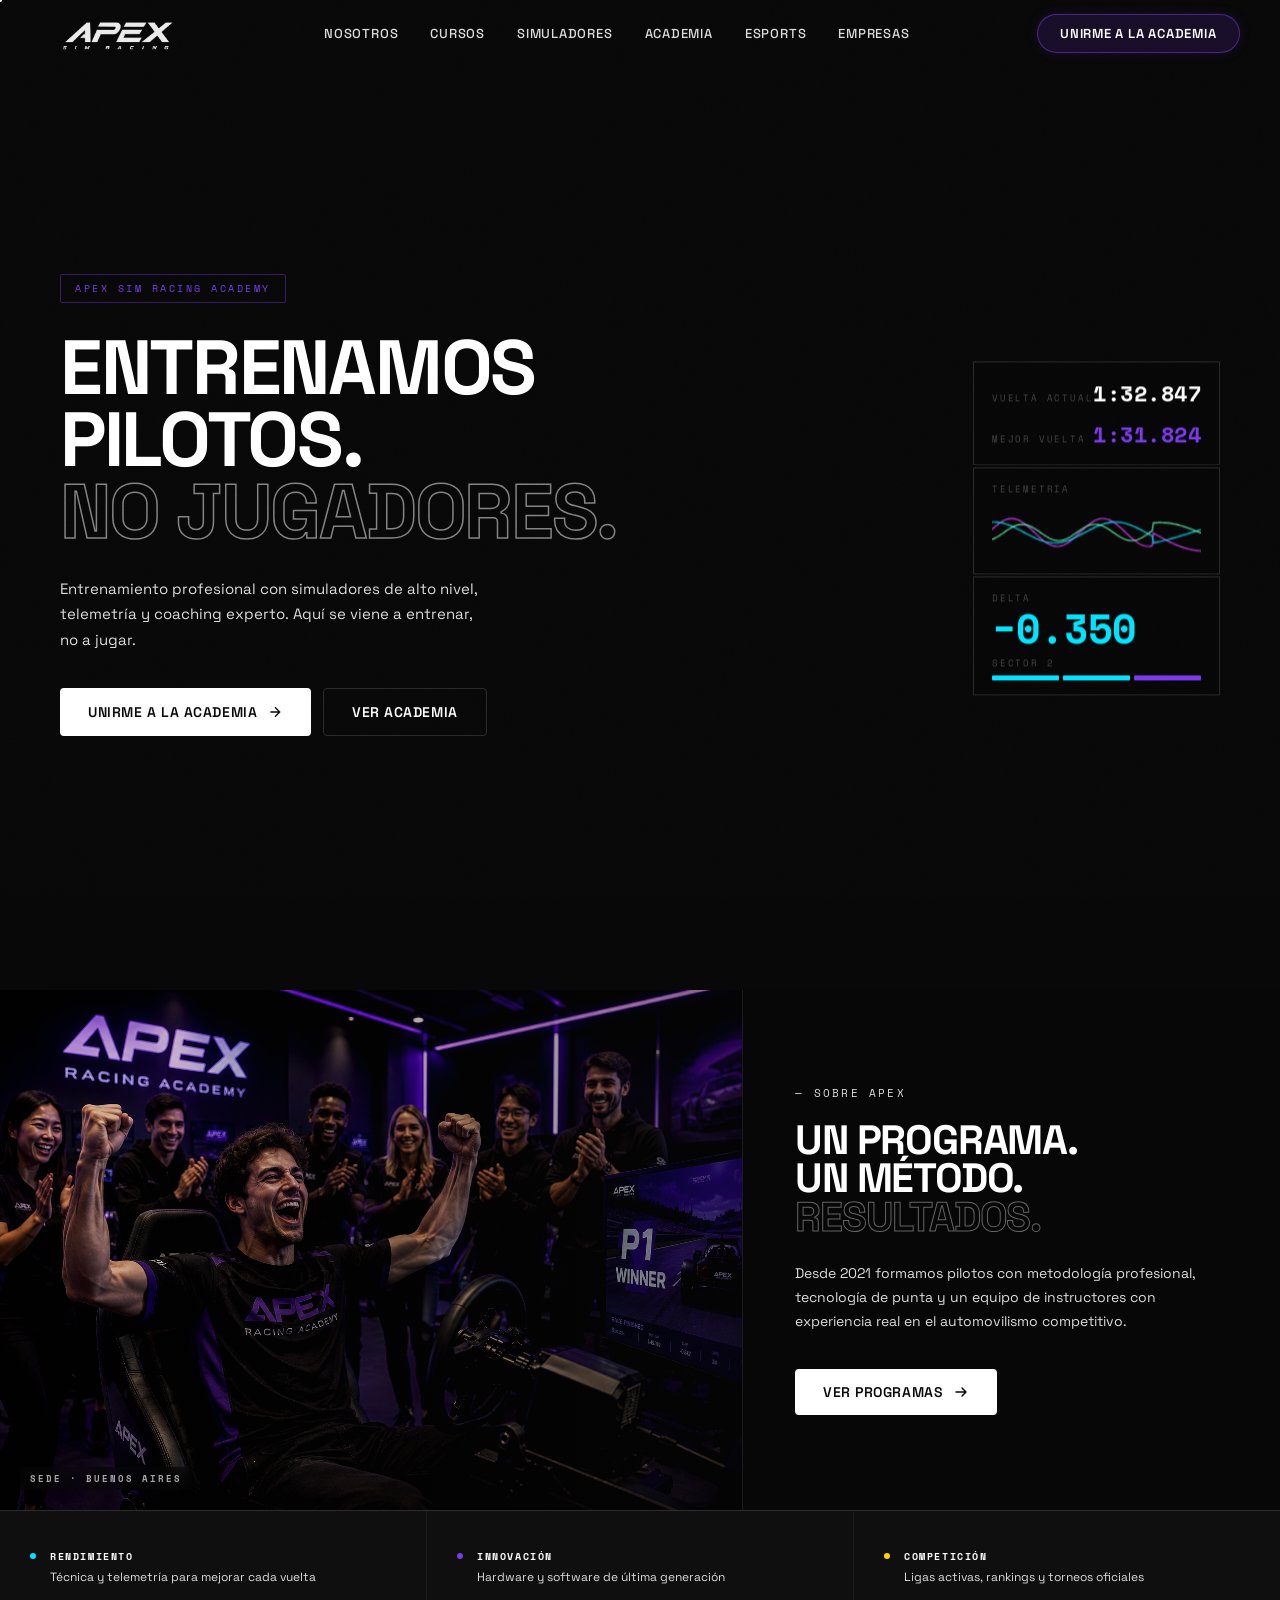
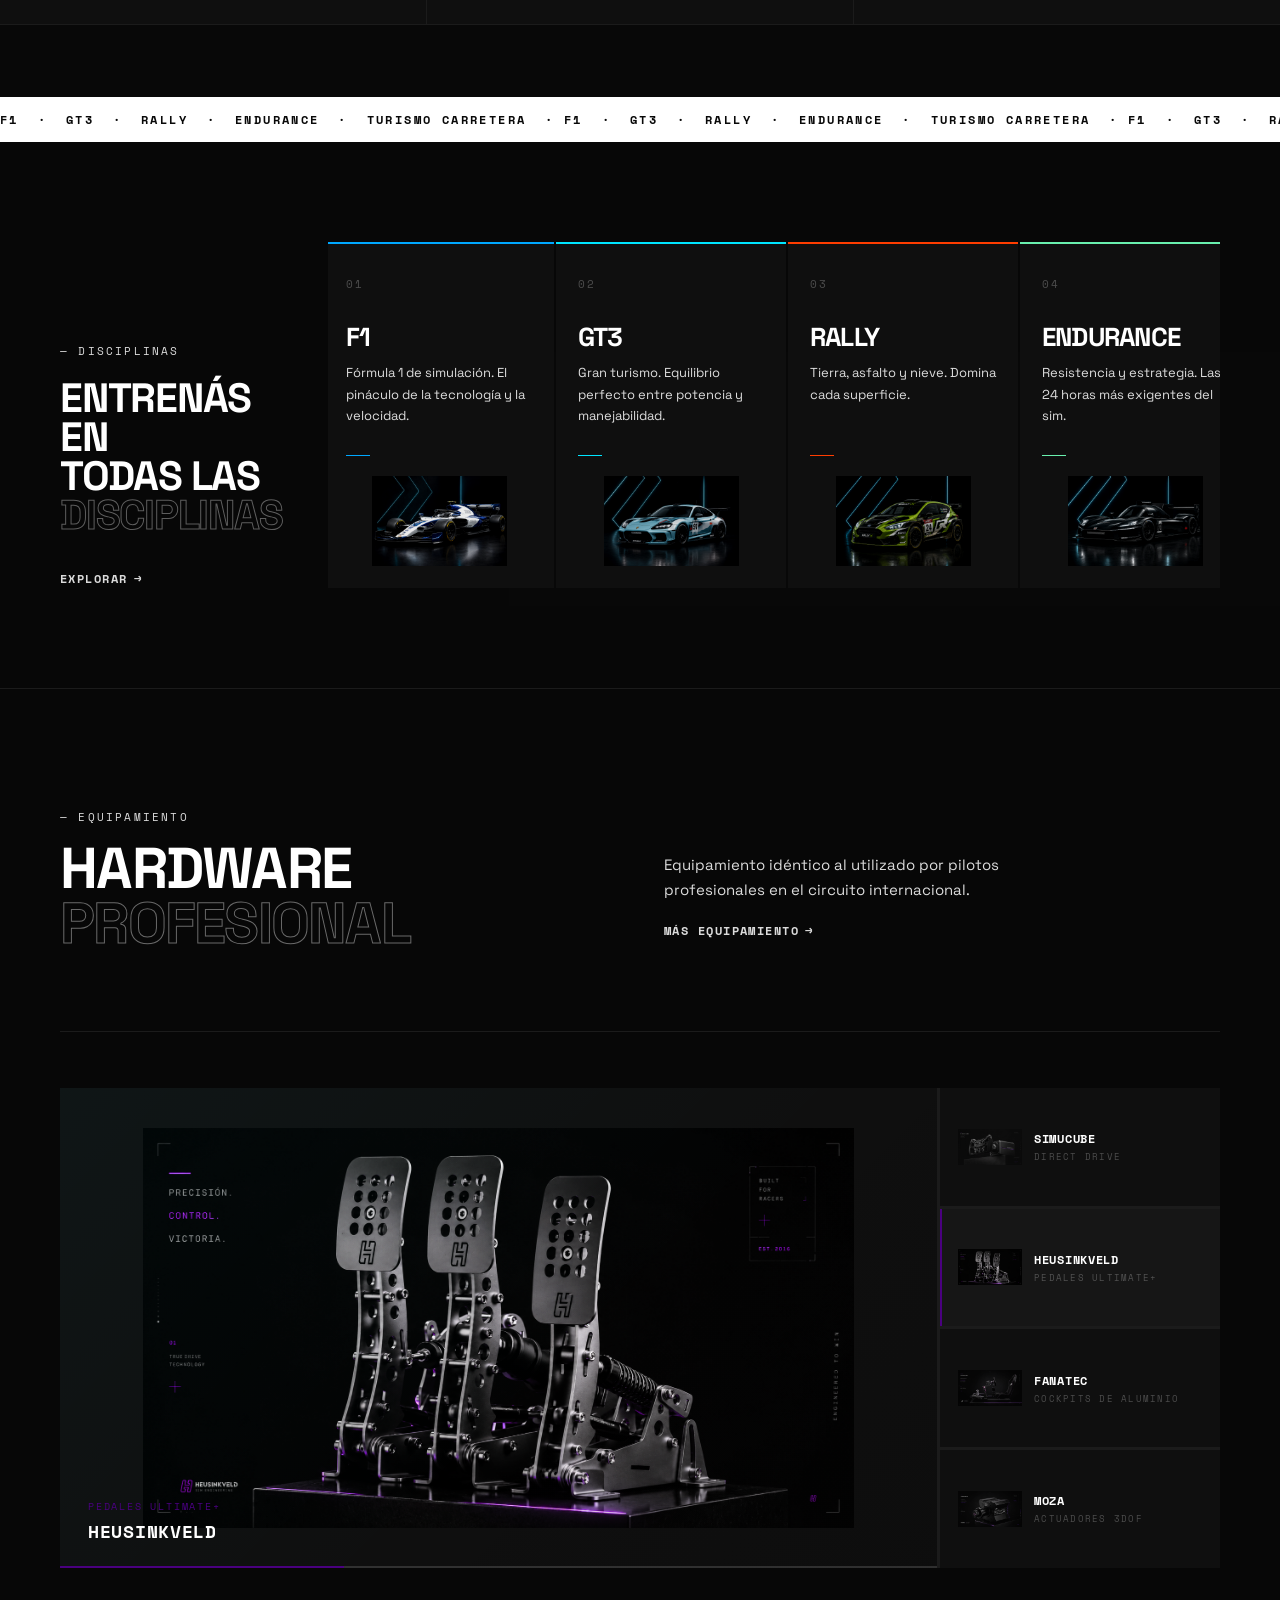
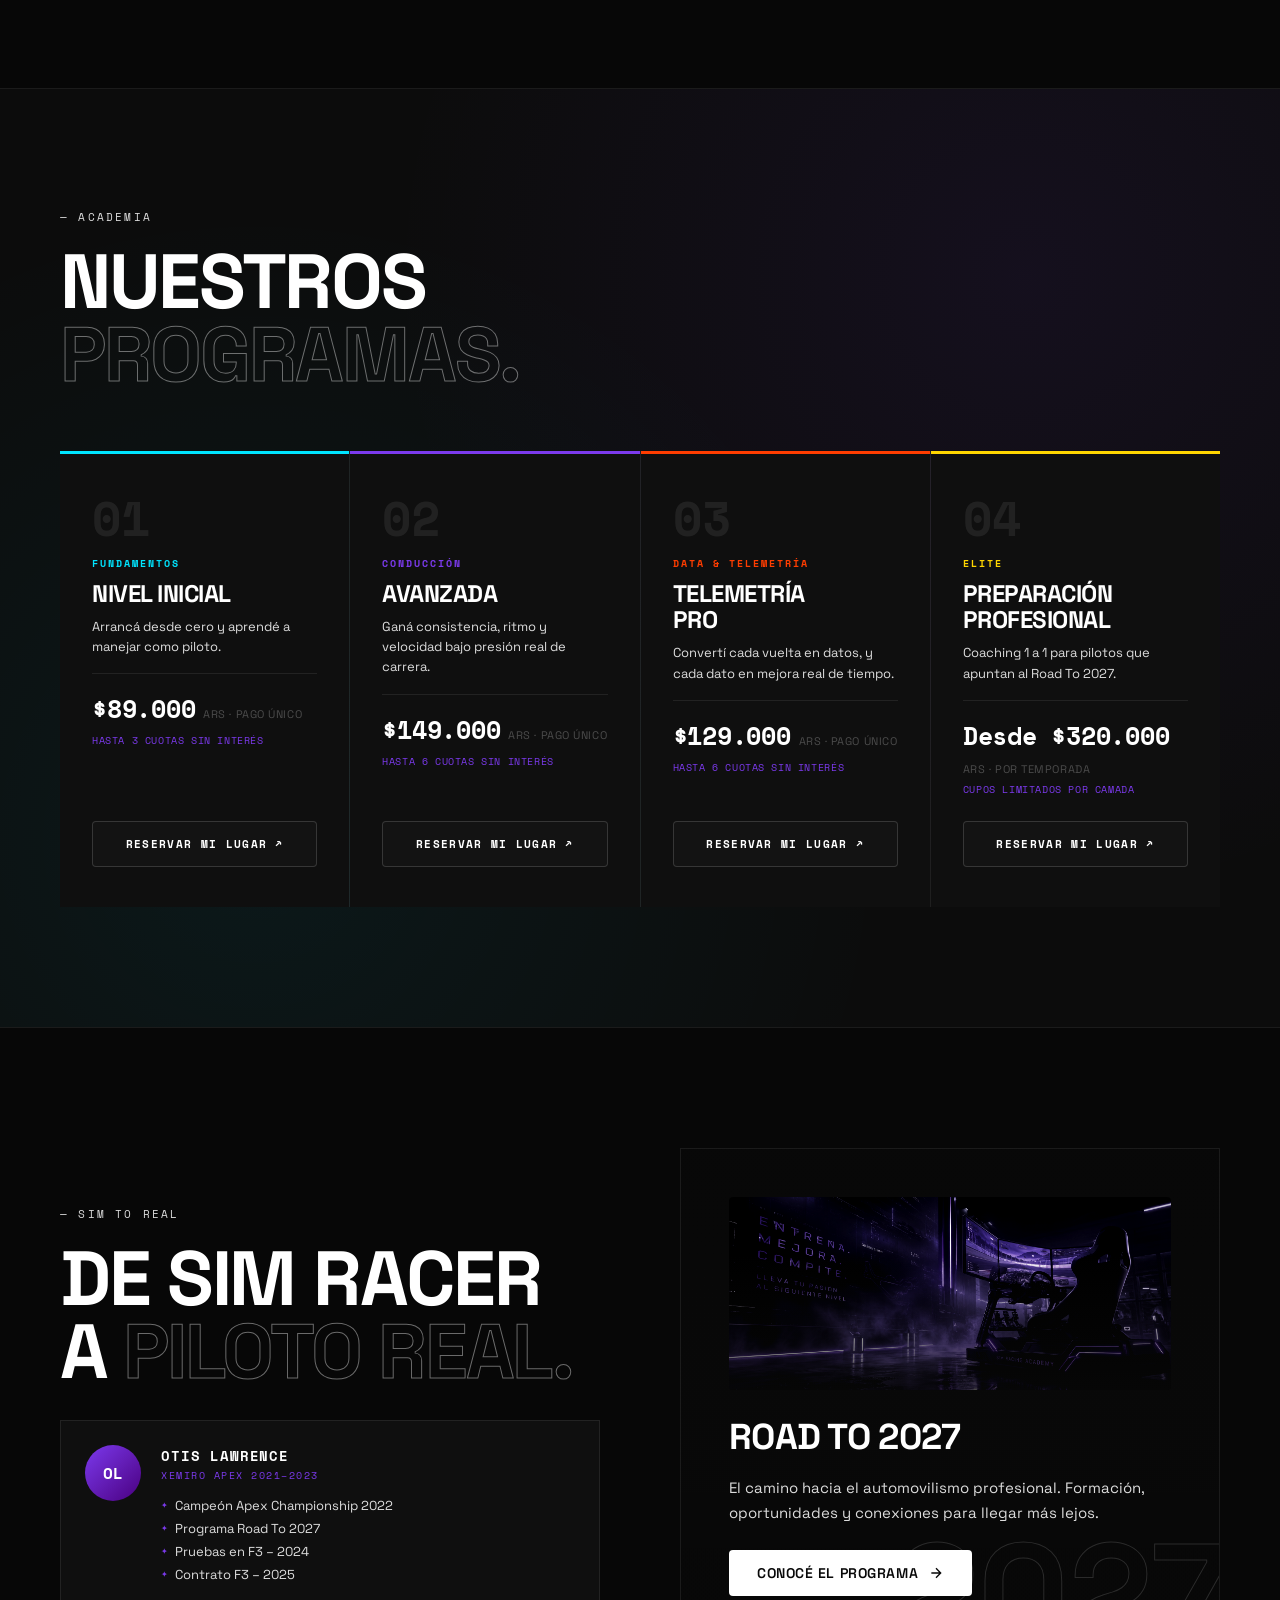
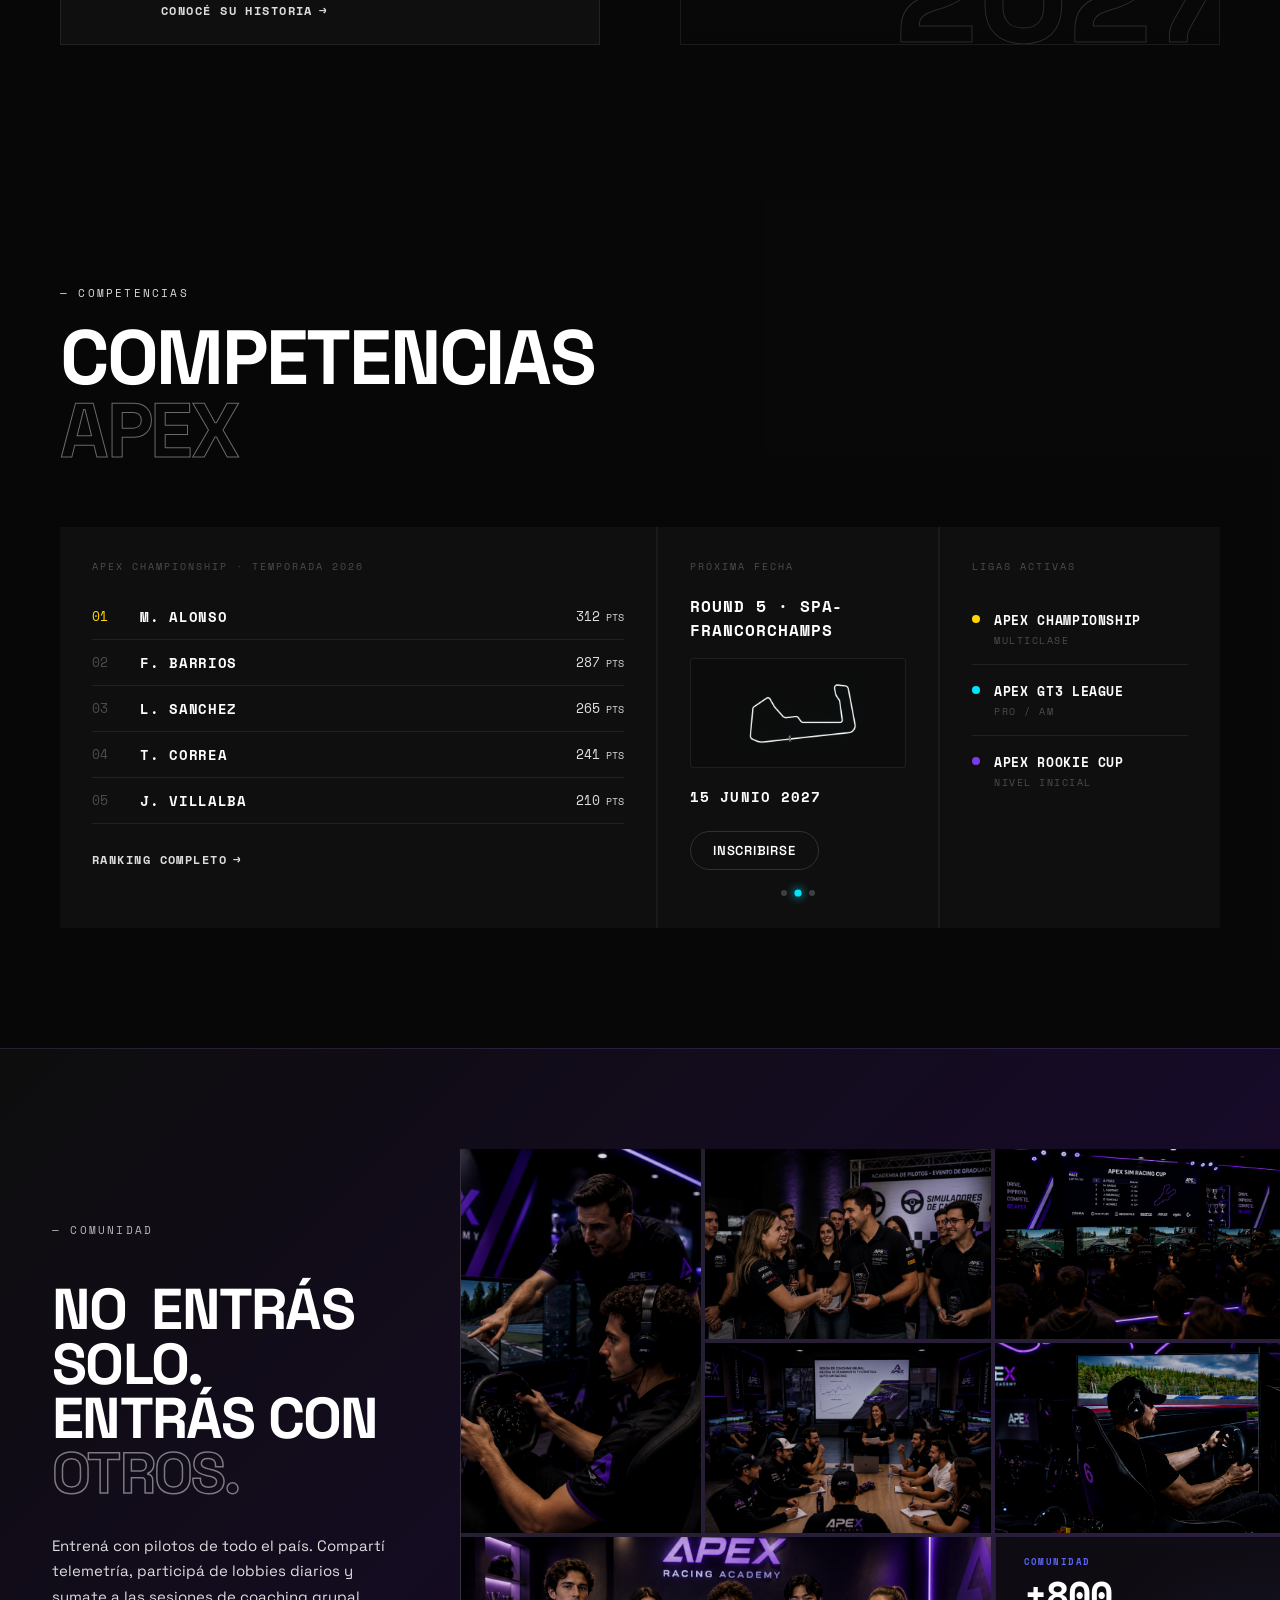
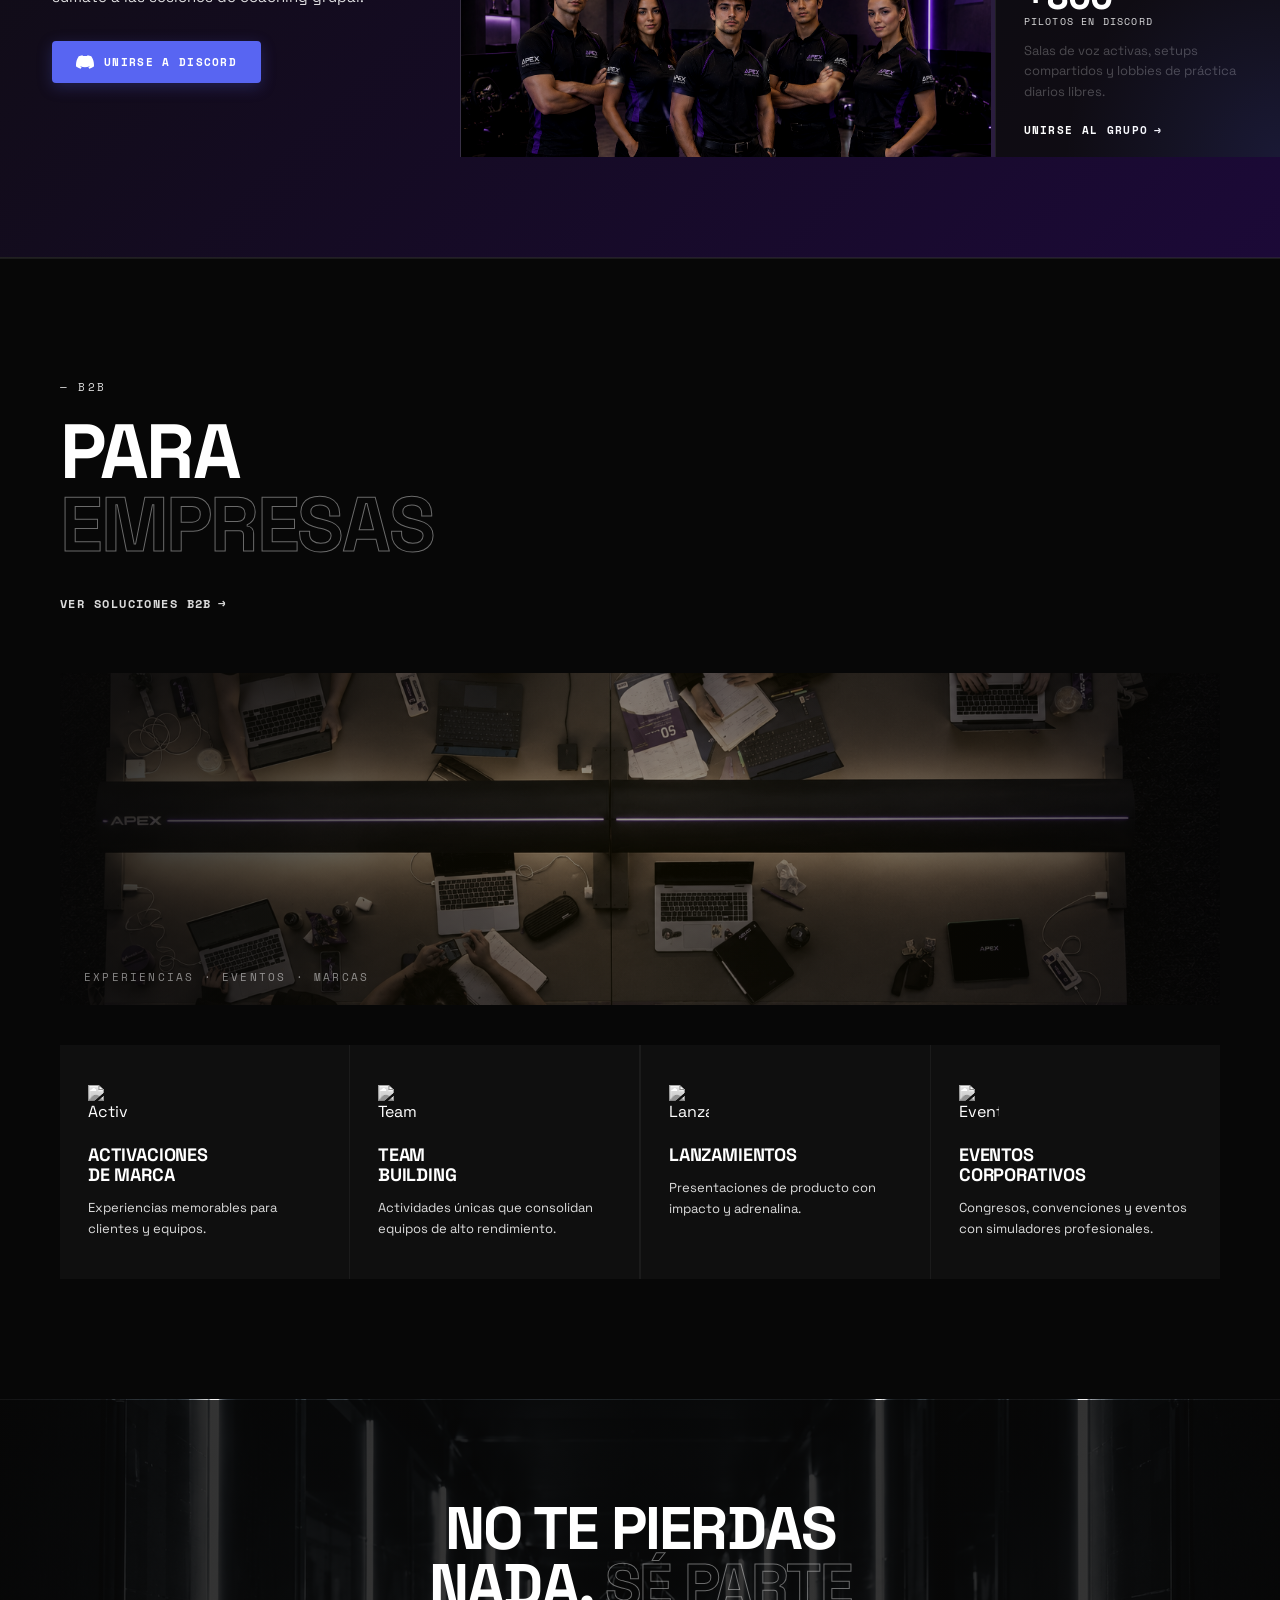
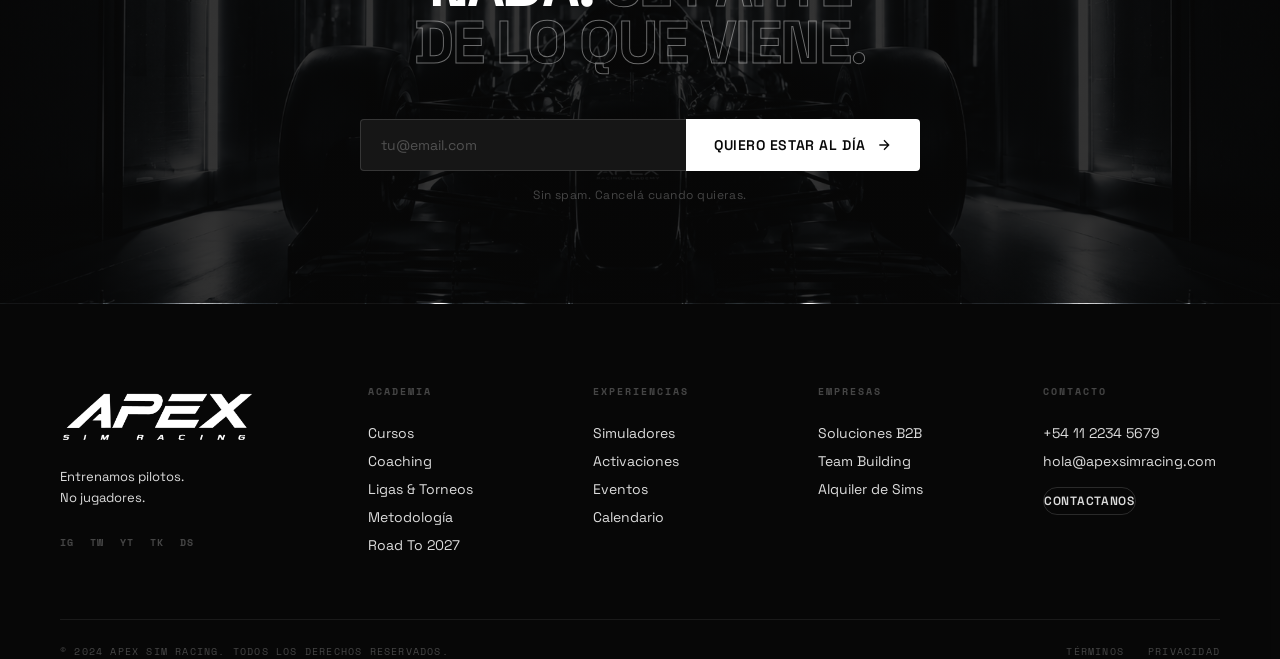
==== index.html @ f575a0f2 "v1" ====
<!DOCTYPE html>
<html lang="es">
<head>
  <meta charset="UTF-8" />
  <meta name="viewport" content="width=device-width, initial-scale=1.0" />
  <title>APEX Sim Racing Academy</title>
  <link rel="preconnect" href="https://fonts.googleapis.com" />
  <link rel="preconnect" href="https://fonts.gstatic.com" crossorigin />
  <link href="https://fonts.googleapis.com/css2?family=Space+Grotesk:wght@300;400;500;600;700&family=Space+Mono:ital,wght@0,400;0,700;1,400&display=swap" rel="stylesheet" />
  <link rel="stylesheet" href="styles.css" />
</head>
<body>

  <!-- CURSOR -->
  <div class="cursor" id="cursor"></div>
  <div class="cursor-dot" id="cursorDot"></div>

  <!-- NOISE OVERLAY -->
  <canvas class="noise-canvas" id="noiseCanvas"></canvas>

  <!-- ═══ NAVBAR ═══ -->
  <header class="navbar" id="navbar">
    <div class="nav-inner">
      <a href="#" class="nav-logo">
        <div class="disc-car-img">
          <img src="assets/logotipo.png" alt="logoapex" />
        </div>
      </a>

      <nav class="nav-links">
        <a href="#sobre-apex" class="nav-link" data-text="Nosotros">Nosotros</a>
        <a href="#cursos"     class="nav-link" data-text="Cursos">Cursos</a>
        <a href="#simuladores" class="nav-link" data-text="Simuladores">Simuladores</a>
        <a href="#academia"  class="nav-link" data-text="Academia">Academia</a>
        <a href="#esports"   class="nav-link" data-text="Esports">Esports</a>
        <a href="#empresas"  class="nav-link" data-text="Empresas">Empresas</a>
      </nav>

      <div class="nav-actions">
        <a href="#academia" class="btn-pill btn-academy magnetic">Unirme a la Academia</a>
        <button class="nav-burger" id="burgerBtn" aria-label="Menu">
          <span></span><span></span>
        </button>
      </div>
    </div>
  </header>

  <!-- MOBILE MENU -->
  <div class="mobile-overlay" id="mobileOverlay">
    <nav class="mobile-nav">
      <a href="#sobre-apex">Nosotros</a>
      <a href="#cursos">Cursos</a>
      <a href="#simuladores">Simuladores</a>
      <a href="#academia">Academia</a>
      <a href="#esports">Esports</a>
      <a href="#comunidad">Comunidad</a>
      <a href="#empresas">Empresas</a>
      <a href="#academia" class="btn-pill btn-academy">Unirme a la Academia</a>
    </nav>
  </div>

  <!-- ═══════════════════════════════════════
       1. HERO — Atención · hook inicial
  ════════════════════════════════════════ -->
  <section class="hero-section" id="hero">
    <div class="hero-bg-container"></div>

    <div class="hero-visual">
      <video autoplay loop muted playsinline class="hero-video-bg">
        <source src="assets/Video_intro.mp4" type="video/mp4">
        Tu navegador no soporta el formato de video.
      </video>
      <div class="hero-img-overlay"></div>
    </div>

    <div class="hero-content">
      <div class="hero-badge glitch-hover" data-text="APEX SIM RACING ACADEMY">APEX SIM RACING ACADEMY</div>

      <h1 class="hero-title">
        <span class="title-line" data-speed="0">ENTRENAMOS</span>
        <span class="title-line" data-speed="0.3">PILOTOS.</span>
        <span class="title-line accent" data-speed="0.6">NO JUGADORES.</span>
      </h1>

      <p class="hero-desc">Entrenamiento profesional con simuladores de alto nivel,<br>
      telemetría y coaching experto. Aquí se viene a entrenar,<br>no a jugar.</p>

      <div class="hero-cta-row">
        <a href="#academia" class="btn-primary magnetic">
          <span>Unirme a la Academia</span>
          <svg viewBox="0 0 24 24" fill="none" stroke="currentColor" stroke-width="2"><path d="M5 12h14M12 5l7 7-7 7"/></svg>
        </a>
        <a href="#sobre-apex" class="btn-ghost magnetic">Ver Academia</a>
      </div>
    </div>

    <!-- HUD -->
    <div class="hero-hud" id="heroHud">
      <div class="hud-panel">
        <div class="hud-row">
          <span class="hud-label">VUELTA ACTUAL</span>
          <span class="hud-val" id="lapCurrent">1:32.847</span>
        </div>
        <div class="hud-row">
          <span class="hud-label">MEJOR VUELTA</span>
          <span class="hud-val purple" id="lapBest">1:31.824</span>
        </div>
      </div>
      <div class="hud-panel hud-tele">
        <span class="hud-label">TELEMETRÍA</span>
        <canvas id="teleCanvas" width="180" height="50"></canvas>
      </div>
      <div class="hud-panel">
        <span class="hud-label">DELTA</span>
        <span class="hud-delta" id="deltaVal">−0.347</span>
        <span class="hud-label" style="margin-top:8px">SECTOR 2</span>
        <div class="hud-sectors">
          <div class="sector green"></div>
          <div class="sector green"></div>
          <div class="sector purple"></div>
        </div>
      </div>
    </div>

    <div class="scroll-hint">
      <span>SCROLL</span>
      <div class="scroll-line"></div>
    </div>
  </section>

  <!-- ═══════════════════════════════════════
       2. SOBRE APEX — Confianza · quién sos
  ════════════════════════════════════════ -->
  <section class="section sobre-apex-section" id="sobre-apex">
    <div class="sa-full-wrap">

      <!-- Bloque principal: imagen izquierda + panel texto derecha -->
      <div class="sa-main-grid">

        <!-- Imagen izquierda grande -->
        <div class="sa-visual">
          <img src="assets/Victoria_APEX.png" alt="Piloto en simulador profesional Apex" />
          <div class="sa-img-overlay"></div>
          <span class="sa-img-badge">SEDE · BUENOS AIRES</span>
        </div>

        <!-- Panel texto derecha -->
        <div class="sa-panel">
          <span class="section-tag">— SOBRE APEX</span>
          <h2 class="sa-title">UN PROGRAMA.<br>UN MÉTODO.<br><em>RESULTADOS.</em></h2>
          <p class="sa-desc">Desde 2021 formamos pilotos con metodología profesional, tecnología de punta y un equipo de instructores con experiencia real en el automovilismo competitivo.</p>
          <a href="#academia" class="btn-primary magnetic sa-cta">
            <span>Ver Programas</span>
            <svg width="16" height="16" viewBox="0 0 16 16" fill="none"><path d="M3 8h10M9 4l4 4-4 4" stroke="currentColor" stroke-width="1.5" stroke-linecap="round" stroke-linejoin="round"/></svg>
          </a>
        </div>
      </div>

      <!-- Franja inferior: 3 pilares + 4 stats -->
      <div class="sa-bottom-bar">
        <div class="sa-pillar-item">
          <div class="sa-pillar-dot" style="background:var(--cyan)"></div>
          <div class="sa-pillar-body">
            <span class="sa-pillar-name">RENDIMIENTO</span>
            <span class="sa-pillar-desc">Técnica y telemetría para mejorar cada vuelta</span>
          </div>
        </div>
        <div class="sa-pillar-item">
          <div class="sa-pillar-dot" style="background:var(--purple)"></div>
          <div class="sa-pillar-body">
            <span class="sa-pillar-name">INNOVACIÓN</span>
            <span class="sa-pillar-desc">Hardware y software de última generación</span>
          </div>
        </div>
        <div class="sa-pillar-item">
          <div class="sa-pillar-dot" style="background:var(--yellow)"></div>
          <div class="sa-pillar-body">
            <span class="sa-pillar-name">COMPETICIÓN</span>
            <span class="sa-pillar-desc">Ligas activas, rankings y torneos oficiales</span>
          </div>
        </div>
        </div>
      </div>

    </div>
  </section>

  <!-- ═══════════════════════════════════════
       3. MARQUEE — Transición visual teaser
  ════════════════════════════════════════ -->
  <div class="marquee-bar">
    <div class="marquee-track">
      <span>F1 &nbsp;·&nbsp; GT3 &nbsp;·&nbsp; RALLY &nbsp;·&nbsp; ENDURANCE &nbsp;·&nbsp; TURISMO CARRETERA &nbsp;·&nbsp;</span>
      <span>F1 &nbsp;·&nbsp; GT3 &nbsp;·&nbsp; RALLY &nbsp;·&nbsp; ENDURANCE &nbsp;·&nbsp; TURISMO CARRETERA &nbsp;·&nbsp;</span>
      <span>F1 &nbsp;·&nbsp; GT3 &nbsp;·&nbsp; RALLY &nbsp;·&nbsp; ENDURANCE &nbsp;·&nbsp; TURISMO CARRETERA &nbsp;·&nbsp;</span>
    </div>
  </div>

  <!-- ═══════════════════════════════════════
       4. DISCIPLINAS — Interés · horizontal scroll
  ════════════════════════════════════════ -->
  <section class="section disc-section" id="cursos">
    <div class="disc-sticky">
      <div class="disc-left">
        <span class="section-tag">— DISCIPLINAS</span>
        <h2 class="disc-title">ENTRENÁS EN<br>TODAS LAS<br><em>DISCIPLINAS</em></h2>
        <a href="#" class="link-arrow">EXPLORAR <span>→</span></a>
      </div>
      <div class="disc-scroll-area" id="discScroll">
        <div class="disc-cards-row">
          <div class="disc-card" style="--accent:#00A8FF">
            <div class="disc-inner">
              <span class="disc-num">01</span>
              <h3>F1</h3>
              <p>Fórmula 1 de simulación. El pináculo de la tecnología y la velocidad.</p>
              <div class="disc-line"></div>
              <div class="disc-car-img">
                <img src="assets/auto1.png" alt="F1" />
              </div>
            </div>
          </div>
          <div class="disc-card" style="--accent:#00E5FF">
            <div class="disc-inner">
              <span class="disc-num">02</span>
              <h3>GT3</h3>
              <p>Gran turismo. Equilibrio perfecto entre potencia y manejabilidad.</p>
              <div class="disc-line"></div>
              <div class="disc-car-img">
                <img src="assets/auto2.png" alt="GT3" />
              </div>
            </div>
          </div>
          <div class="disc-card" style="--accent:#FF3D00">
            <div class="disc-inner">
              <span class="disc-num">03</span>
              <h3>RALLY</h3>
              <p>Tierra, asfalto y nieve. Domina cada superficie.</p>
              <div class="disc-line"></div>
              <div class="disc-car-img">
                <img src="assets/auto5.png" alt="Rally" />
              </div>
            </div>
          </div>
          <div class="disc-card" style="--accent:#69F0AE">
            <div class="disc-inner">
              <span class="disc-num">04</span>
              <h3>ENDURANCE</h3>
              <p>Resistencia y estrategia. Las 24 horas más exigentes del sim.</p>
              <div class="disc-line"></div>
              <div class="disc-car-img">
                <img src="assets/auto3.png" alt="Endurance" />
              </div>
            </div>
          </div>
          <div class="disc-card" style="--accent:#FFD600">
            <div class="disc-inner">
              <span class="disc-num">05</span>
              <h3>TURISMO<br>CARRETERA</h3>
              <p>La escuela argentina del automovilismo, en simulación.</p>
              <div class="disc-line"></div>
              <div class="disc-car-img">
                <img src="assets/auto4.png" alt="Turismo Carretera" />
              </div>
            </div>
          </div>
        </div>
      </div>
    </div>
  </section>

  <!-- ═══════════════════════════════════════
       5. HARDWARE — Prueba de calidad
  ════════════════════════════════════════ -->
  <section class="section hardware-section" id="simuladores">
    <div class="section-inner hw-full-layout">

      <!-- Header full-width en dos columnas -->
      <div class="hw-top">
        <div class="hw-top-left">
          <span class="section-tag">— EQUIPAMIENTO</span>
          <h2 class="section-title hw-title">HARDWARE<br><em>PROFESIONAL</em></h2>
        </div>
        <div class="hw-top-right">
          <p class="hw-desc">Equipamiento idéntico al utilizado por pilotos profesionales en el circuito internacional.</p>
          <a href="#" class="link-arrow">MÁS EQUIPAMIENTO <span>→</span></a>
        </div>
      </div>

      <!-- Galeria: imagen principal grande + thumbnails al costado -->
      <div class="hw-gallery" id="hwGallery">

        <!-- Imagen principal -->
        <div class="hw-main-img">
          <img src="assets/simucube.png" alt="SIMUCUBE" id="hwMainImg" />
          <div class="hw-main-overlay"></div>
          <div class="hw-main-info" id="hwMainInfo">
            <span class="hw-brand-tag">DIRECT DRIVE</span>
            <span class="hw-brand-name">SIMUCUBE</span>
          </div>
          <!-- Barra de progreso del autoplay -->
          <div class="hw-progress-bar"><div class="hw-progress-fill" id="hwProgressFill"></div></div>
        </div>

        <!-- Thumbnails laterales -->
        <div class="hw-thumbs" id="hwThumbs">
          <div class="hw-thumb active" data-index="0">
            <img src="assets/simucube.png" alt="SIMUCUBE" />
            <div class="hw-thumb-label">
              <span class="hw-thumb-name">SIMUCUBE</span>
              <span class="hw-thumb-tag">DIRECT DRIVE</span>
            </div>
          </div>
          <div class="hw-thumb" data-index="1">
            <img src="assets/heusinkveld.png" alt="HEUSINKVELD" />
            <div class="hw-thumb-label">
              <span class="hw-thumb-name">HEUSINKVELD</span>
              <span class="hw-thumb-tag">PEDALES ULTIMATE+</span>
            </div>
          </div>
          <div class="hw-thumb" data-index="2">
            <img src="assets/fanatec.png" alt="FANATEC" />
            <div class="hw-thumb-label">
              <span class="hw-thumb-name">FANATEC</span>
              <span class="hw-thumb-tag">COCKPITS DE ALUMINIO</span>
            </div>
          </div>
          <div class="hw-thumb" data-index="3">
            <img src="assets/moza.png" alt="MOZA" />
            <div class="hw-thumb-label">
              <span class="hw-thumb-name">MOZA</span>
              <span class="hw-thumb-tag">ACTUADORES 3DOF</span>
            </div>
          </div>
        </div>

      </div>
    </div>
  </section>

  <!-- ═══════════════════════════════════════
       6. ACADEMIA / PRICING — La oferta
  ════════════════════════════════════════ -->
  <section class="section academia-section" id="academia">
    <div class="section-inner">

      <div class="section-header">
        <span class="section-tag">— ACADEMIA</span>
        <h2 class="section-title">NUESTROS<br><em>PROGRAMAS.</em></h2>
      </div>

      <div class="programs-track" id="programsTrack">
        <a href="curso-nivel-inicial-detalle.html" class="program-card" data-index="01" style="--glow:#00E5FF">
          <div class="card-num">01</div>
          <div class="card-tag" style="color:#00E5FF">FUNDAMENTOS</div>
          <h3>NIVEL INICIAL</h3>
          <p class="card-desc">Arrancá desde cero y aprendé a manejar como piloto.</p>
          <div class="card-price">
            <span class="price-amount">$89.000</span>
            <span class="price-period">ARS · pago único</span>
          </div>
          <span class="price-note">HASTA 3 CUOTAS SIN INTERÉS</span>
          <span class="card-link">RESERVAR MI LUGAR <span>↗</span></span>
          <div class="card-glow"></div>
        </a>

        <div class="program-card" data-index="02" style="--glow:#7C3AED">
          <div class="card-num">02</div>
          <div class="card-tag" style="color:#7C3AED">CONDUCCIÓN</div>
          <h3>AVANZADA</h3>
          <p class="card-desc">Ganá consistencia, ritmo y velocidad bajo presión real de carrera.</p>
          <div class="card-price">
            <span class="price-amount">$149.000</span>
            <span class="price-period">ARS · pago único</span>
          </div>
          <span class="price-note">HASTA 6 CUOTAS SIN INTERÉS</span>
          <a href="#" class="card-link">RESERVAR MI LUGAR <span>↗</span></a>
          <div class="card-glow"></div>
        </div>

        <div class="program-card" data-index="03" style="--glow:#FF3D00">
          <div class="card-num">03</div>
          <div class="card-tag" style="color:#FF3D00">DATA &amp; TELEMETRÍA</div>
          <h3>TELEMETRÍA<br>PRO</h3>
          <p class="card-desc">Convertí cada vuelta en datos, y cada dato en mejora real de tiempo.</p>
          <div class="card-price">
            <span class="price-amount">$129.000</span>
            <span class="price-period">ARS · pago único</span>
          </div>
          <span class="price-note">HASTA 6 CUOTAS SIN INTERÉS</span>
          <a href="#" class="card-link">RESERVAR MI LUGAR <span>↗</span></a>
          <div class="card-glow"></div>
        </div>

        <div class="program-card" data-index="04" style="--glow:#FFD600">
          <div class="card-num">04</div>
          <div class="card-tag" style="color:#FFD600">ELITE</div>
          <h3>PREPARACIÓN<br>PROFESIONAL</h3>
          <p class="card-desc">Coaching 1 a 1 para pilotos que apuntan al Road To 2027.</p>
          <div class="card-price">
            <span class="price-amount">Desde $320.000</span>
            <span class="price-period">ARS · por temporada</span>
          </div>
          <span class="price-note">CUPOS LIMITADOS POR CAMADA</span>
          <a href="#" class="card-link">RESERVAR MI LUGAR <span>↗</span></a>
          <div class="card-glow"></div>
        </div>
      </div>
    </div>
  </section>

  <!-- ═══════════════════════════════════════
       7. SIM TO REAL — Prueba social inmediata
  ════════════════════════════════════════ -->
  <section class="section str-section">
    <div class="str-inner">
      <div class="str-text">
        <span class="section-tag">— SIM TO REAL</span>
        <h2 class="section-title">DE SIM RACER<br>A <em>PILOTO REAL.</em></h2>
        <div class="driver-card">
          <div class="driver-avatar">OL</div>
          <div>
            <div class="driver-name">OTIS LAWRENCE</div>
            <div class="driver-era">XEMIRO APEX 2021–2023</div>
            <ul class="driver-list">
              <li>Campeón Apex Championship 2022</li>
              <li>Programa Road To 2027</li>
              <li>Pruebas en F3 – 2024</li>
              <li>Contrato F3 – 2025</li>
            </ul>
            <a href="#" class="link-arrow">CONOCÉ SU HISTORIA <span>→</span></a>
          </div>
        </div>
      </div>
      <div class="str-road">
        <div class="str-road-img">
          <img src="assets/sim_futurista.png" alt="Piloto de automovilismo real" />
          <div class="str-road-img-overlay"></div>
        </div>
        <div class="road-year">2027</div>
        <h3>ROAD TO 2027</h3>
        <p>El camino hacia el automovilismo profesional. Formación, oportunidades y conexiones para llegar más lejos.</p>
        <a href="#" class="btn-primary magnetic" style="margin-top:24px">
          <span>Conocé el Programa</span>
          <svg viewBox="0 0 24 24" fill="none" stroke="currentColor" stroke-width="2"><path d="M5 12h14M12 5l7 7-7 7"/></svg>
        </a>
      </div>
    </div>
  </section>

  <!-- ═══════════════════════════════════════
       8. ESPORTS — Prueba de comunidad activa
  ════════════════════════════════════════ -->
  <section class="section competitions-section" id="esports">
    <div class="section-inner">
      <div class="comp-header">
        <span class="section-tag">— COMPETENCIAS</span>
        <h2 class="section-title">COMPETENCIAS<br><em>APEX</em></h2>
      </div>

      <div class="comp-grid">
        <div class="comp-standings">
          <div class="comp-label">APEX CHAMPIONSHIP · TEMPORADA 2026</div>
          <table class="standings">
            <tr class="s-row first"><td class="s-pos">01</td><td class="s-name">M. ALONSO</td><td class="s-pts">312</td></tr>
            <tr class="s-row"><td class="s-pos">02</td><td class="s-name">F. BARRIOS</td><td class="s-pts">287</td></tr>
            <tr class="s-row"><td class="s-pos">03</td><td class="s-name">L. SANCHEZ</td><td class="s-pts">265</td></tr>
            <tr class="s-row"><td class="s-pos">04</td><td class="s-name">T. CORREA</td><td class="s-pts">241</td></tr>
            <tr class="s-row"><td class="s-pos">05</td><td class="s-name">J. VILLALBA</td><td class="s-pts">210</td></tr>
          </table>
          <a href="#" class="link-arrow">RANKING COMPLETO <span>→</span></a>
        </div>

        <div class="comp-next" id="compNextBlock">
          <div class="comp-label">PRÓXIMA FECHA</div>
          <div class="next-race-name" id="compNextName">ROUND 4 · MONZA</div>
          <div class="comp-track-img-wrap">
            <img src="assets/pista1.png" alt="Monza" id="compNextImg" />
          </div>
          <div class="next-date" id="compNextDate">25 MAYO 2027</div>
          <a href="#" class="btn-pill magnetic" style="margin-top:16px;display:inline-block">INSCRIBIRSE</a>
          <div class="comp-dots" id="compNextDots">
            <span class="comp-dot active" data-index="0"></span>
            <span class="comp-dot" data-index="1"></span>
            <span class="comp-dot" data-index="2"></span>
          </div>
        </div>

        <div class="comp-leagues">
          <div class="comp-label">LIGAS ACTIVAS</div>
          <div class="league-item">
            <div class="league-dot" style="background:#FFD600"></div>
            <div>
              <div class="league-name">APEX CHAMPIONSHIP</div>
              <div class="league-class">MULTICLASE</div>
            </div>
          </div>
          <div class="league-item">
            <div class="league-dot" style="background:#00E5FF"></div>
            <div>
              <div class="league-name">APEX GT3 LEAGUE</div>
              <div class="league-class">PRO / AM</div>
            </div>
          </div>
          <div class="league-item">
            <div class="league-dot" style="background:#7C3AED"></div>
            <div>
              <div class="league-name">APEX ROOKIE CUP</div>
              <div class="league-class">NIVEL INICIAL</div>
            </div>
          </div>
        </div>
      </div>
    </div>
  </section>

  <!-- ═══════════════════════════════════════
       9. COMUNIDAD — Pertenencia
  ════════════════════════════════════════ -->
  <section class="section community-section" id="comunidad">
    <div class="community-inner">
      <span class="section-tag" style="color:rgba(255,255,255,0.7)">— COMUNIDAD</span>
      <h2 class="community-title">
        <span class="reveal-word">NO</span>
        <span class="reveal-word">ENTRÁS</span>
        <span class="reveal-word">SOLO.</span>
        <br>
        <span class="reveal-word">ENTRÁS CON</span>
        <span class="reveal-word accent">OTROS.</span>
      </h2>
      <div class="community-sub">
        <p>Entrená con pilotos de todo el país. Compartí telemetría, participá de lobbies diarios y sumate a las sesiones de coaching grupal.</p>
        <a href="#" class="btn-pill magnetic discord-btn" style="border:none;">
          <svg viewBox="0 0 24 24" width="18" height="18" fill="currentColor"><path d="M20.317 4.37a19.791 19.791 0 0 0-4.885-1.515.074.074 0 0 0-.079.037c-.21.375-.444.864-.608 1.25a18.27 18.27 0 0 0-5.487 0 12.64 12.64 0 0 0-.617-1.25.077.077 0 0 0-.079-.037A19.736 19.736 0 0 0 3.677 4.37a.07.07 0 0 0-.032.027C.533 9.046-.32 13.58.099 18.057.101 18.08.11 18.1.128 18.115a19.9 19.9 0 0 0 5.993 3.03.078.078 0 0 0 .084-.028 14.09 14.09 0 0 0 1.226-1.994.076.076 0 0 0-.041-.106 13.107 13.107 0 0 1-1.872-.892.077.077 0 0 1-.008-.128 10.2 10.2 0 0 0 .372-.292.074.074 0 0 1 .077-.01c3.928 1.793 8.18 1.793 12.062 0a.074.074 0 0 1 .078.01c.12.098.246.198.373.292a.077.077 0 0 1-.006.127 12.299 12.299 0 0 1-1.873.892.077.077 0 0 0-.041.107c.36.698.772 1.362 1.225 1.993a.076.076 0 0 0 .084.028 19.839 19.839 0 0 0 6.002-3.03.077.077 0 0 0 .032-.054c.5-5.177-.838-9.674-3.549-13.66a.061.061 0 0 0-.031-.03z"/></svg>
          Unirse a Discord
        </a>
      </div>
    </div>
    <div class="community-grid" id="communityGrid">
      <div class="cg-item cg-tall">
        <img src="assets/Entrenamiento_APEX.png" alt="Piloto entrenando en simulador Apex" />
        <div class="cg-overlay">
          <span class="cg-label">ENTRENAMIENTO GUIADO</span>
        </div>
      </div>
      <div class="cg-item">
        <img src="assets/gallery5.jpg" alt="Pilotos de la academia en evento" />
        <div class="cg-overlay">
          <span class="cg-label">EVENTOS PRESENCIALES</span>
        </div>
      </div>
      <div class="cg-item">
        <img src="assets/Competencia_APEX_Cup.png" alt="Comunidad Apex compitiendo en liga" />
        <div class="cg-overlay">
          <span class="cg-label">APEX CUP LEAGUE</span>
        </div>
      </div>
      <div class="cg-item">
        <img src="assets/gallery4.jpg" alt="Sesión de coaching grupal" />
        <div class="cg-overlay">
          <span class="cg-label">COACHING GRUPAL</span>
        </div>
      </div>
      <div class="cg-item">
        <img src="assets/practicaensimulador_APEX.png" alt="Practica en simulador" />
        <div class="cg-overlay">
          <span class="cg-label">PRÁCTICAS LIBRES</span>
        </div>
      </div>
      <div class="cg-item cg-wide">
        <img src="assets/Equipo_Apex.png" alt="Encuentro de la comunidad Apex Sim Racing" />
        <div class="cg-overlay">
          <span class="cg-label">COMUNIDAD APEX</span>
        </div>
      </div>
      <div class="cg-card">
        <div class="cgc-tag">COMUNIDAD</div>
        <div class="cgc-num">+800</div>
        <div class="cgc-label">PILOTOS EN DISCORD</div>
        <p class="cgc-desc">Salas de voz activas, setups compartidos y lobbies de práctica diarios libres.</p>
        <a href="#" class="cgc-link">UNIRSE AL GRUPO <span>→</span></a>
      </div>
    </div>
   </section>

  <!-- ═══════════════════════════════════════
       10. EMPRESAS — Oferta secundaria B2B
  ════════════════════════════════════════ -->
  <section class="section empresas-section" id="empresas">
    <div class="section-inner">
      <div class="emp-header">
        <span class="section-tag">— B2B</span>
        <h2 class="section-title">PARA<br><em>EMPRESAS</em></h2>
        <a href="#" class="link-arrow">VER SOLUCIONES B2B <span>→</span></a>
      </div>
      <div class="emp-img-banner">
        <img src="assets/empresas.jpg" alt="Activación corporativa con simuladores" />
        <div class="emp-img-overlay"></div>
        <div class="emp-img-text">
          <span class="section-tag" style="margin:0;color:rgba(255,255,255,0.5)">EXPERIENCIAS · EVENTOS · MARCAS</span>
        </div>
      </div>
      <div class="emp-grid">
        <div class="emp-card magnetic">
          <div class="emp-icon-wrap"><img src="assets/icon-activaciones-marca.png" alt="Activaciones de marca" /></div>
          <h4>ACTIVACIONES<br>DE MARCA</h4>
          <p>Experiencias memorables para clientes y equipos.</p>
        </div>
        <div class="emp-card magnetic">
          <div class="emp-icon-wrap"><img src="assets/icon-team-building.png" alt="Team building" /></div>
          <h4>TEAM<br>BUILDING</h4>
          <p>Actividades únicas que consolidan equipos de alto rendimiento.</p>
        </div>
        <div class="emp-card magnetic">
          <div class="emp-icon-wrap"><img src="assets/icon-lanzamiento-producto.png" alt="Lanzamientos de producto" /></div>
          <h4>LANZAMIENTOS</h4>
          <p>Presentaciones de producto con impacto y adrenalina.</p>
        </div>
        <div class="emp-card magnetic">
          <div class="emp-icon-wrap"><img src="assets/icon-evento-corporativo.png" alt="Eventos corporativos" /></div>
          <h4>EVENTOS<br>CORPORATIVOS</h4>
          <p>Congresos, convenciones y eventos con simuladores profesionales.</p>
        </div>
      </div>
    </div>
  </section>

  <!-- ═══════════════════════════════════════
       11. NEWSLETTER — Red de contención final
  ════════════════════════════════════════ -->
  <section class="newsletter-section">
    <div class="nl-inner">
      <h2>NO TE PIERDAS<br>NADA. <em>SÉ PARTE<br>DE LO QUE VIENE.</em></h2>
      <div class="nl-form">
        <input type="email" id="nlEmail" placeholder="tu@email.com" class="nl-input" />
        <button class="btn-primary magnetic" id="nlBtn">
          <span>QUIERO ESTAR AL DÍA</span>
          <svg viewBox="0 0 24 24" fill="none" stroke="currentColor" stroke-width="2"><path d="M5 12h14M12 5l7 7-7 7"/></svg>
        </button>
      </div>
      <p class="nl-fine">Sin spam. Cancelá cuando quieras.</p>
    </div>
  </section>

  <!-- ═══ FOOTER ═══ -->
  <footer class="footer">
    <div class="footer-inner">
      <div class="footer-top">
        <div class="footer-brand">
          <img src="assets/logotipofooter.png" alt="logoapexfinal" />
          <p class="footer-tagline">Entrenamos pilotos.<br>No jugadores.</p>
          <div class="footer-socials">
            <a href="#" aria-label="Instagram">IG</a>
            <a href="#" aria-label="Twitter">TW</a>
            <a href="#" aria-label="YouTube">YT</a>
            <a href="#" aria-label="TikTok">TK</a>
            <a href="#" aria-label="Discord">DS</a>
          </div>
        </div>

        <div class="footer-col">
          <h5>ACADEMIA</h5>
          <a href="#">Cursos</a>
          <a href="#">Coaching</a>
          <a href="#">Ligas &amp; Torneos</a>
          <a href="#">Metodología</a>
          <a href="#">Road To 2027</a>
        </div>
        <div class="footer-col">
          <h5>EXPERIENCIAS</h5>
          <a href="#">Simuladores</a>
          <a href="#">Activaciones</a>
          <a href="#">Eventos</a>
          <a href="#">Calendario</a>
        </div>
        <div class="footer-col">
          <h5>EMPRESAS</h5>
          <a href="#">Soluciones B2B</a>
          <a href="#">Team Building</a>
          <a href="#">Alquiler de Sims</a>
        </div>
        <div class="footer-col">
          <h5>CONTACTO</h5>
          <a href="tel:+541123456789">+54 11 2234 5679</a>
          <a href="mailto:hola@apexsimracing.com">hola@apexsimracing.com</a>
          <a href="#" class="btn-pill" style="margin-top:12px;display:inline-block;font-size:12px">CONTACTANOS</a>
        </div>
      </div>

      <div class="footer-bottom">
        <span>© 2024 APEX SIM RACING. TODOS LOS DERECHOS RESERVADOS.</span>
        <div class="footer-legal">
          <a href="#">Términos</a>
          <a href="#">Privacidad</a>
        </div>
      </div>
    </div>
  </footer>

  <script src="main.js"></script>
</body>
</html>
---- styles.css ----
/* ═══════════════════════════════════════════════════════
   APEX SIM RACING — APEChain-inspired Dark Brutalist UI
   ═══════════════════════════════════════════════════════ */

/* ── TOKENS ── */
:root {
  --bg:       #080808;
  --bg2:      #0f0f0f;
  --bg3:      #161616;
  --border:   rgba(255,255,255,0.08);
  --border2:  rgba(255,255,255,0.14);
  --white:    #ffffff;
  --muted:    rgba(255, 255, 255, 0.86);
  --muted2:   rgba(255,255,255,0.25);

  --cyan:     #00E5FF;
  --purple:   #7C3AED;
  --purple-deep: #4a0080;
  --red:      #FF3D00;
  --yellow:   #FFD600;
  --green:    #69F0AE;
  --pink:     #B5005A;

  --font:     'Space Grotesk', sans-serif;
  --mono:     'Space Mono', monospace;

  --nav-h:    68px;
  --ease:     cubic-bezier(0.16, 1, 0.3, 1);
}

/* ── RESET ── */
*, *::before, *::after { box-sizing: border-box; margin: 0; padding: 0; }
html { scroll-behavior: smooth; font-size: 16px; }
body {
  font-family: var(--font);
  background: var(--bg);
  color: var(--white);
  overflow-x: hidden;
  cursor: none;
}
a { text-decoration: none; color: inherit; }
ul { list-style: none; }
button { border: none; cursor: none; background: none; font-family: inherit; }
img { display: block; max-width: 100%; }

/* ── SCROLLBAR ── */
::-webkit-scrollbar { width: 4px; }
::-webkit-scrollbar-track { background: var(--bg); }
::-webkit-scrollbar-thumb { background: var(--border2); border-radius: 4px; }

/* ── GLOBAL PARTICLE GRID CANVAS ── */
#globalParticleCanvas {
  position: fixed;
  inset: 0;
  pointer-events: none;
  z-index: 0;
}

/* Ensure all page sections stack above the global canvas */
.navbar,
.mobile-overlay,
.hero,
.marquee-bar,
.section,
.sobre-apex-section,
.academia-section,
.disc-section,
.testimonials-section,
.faq-section,
.hardware-section,
.community-section,
.competitions-section,
.str-section,
.empresas-section,
.newsletter-section,
.footer {
  position: relative;
  z-index: 1;
}

/* NOISE OVERLAY */
/* ── NOISE CANVAS ── */
.noise-canvas {
  position: fixed;
  inset: 0;
  pointer-events: none;
  z-index: 9999;
  opacity: 0.03;
  mix-blend-mode: overlay;
}

/* ═══ CUSTOM CURSOR ═══ */
.cursor {
  position: fixed;
  width: 36px;
  height: 36px;
  border: 1px solid rgba(255,255,255,0.5);
  border-radius: 50%;
  pointer-events: none;
  z-index: 10000;
  transform: translate(-50%, -50%);
  transition: width 0.3s var(--ease), height 0.3s var(--ease),
              border-color 0.3s var(--ease), background 0.3s var(--ease);
  mix-blend-mode: difference;
}
.cursor.hovering {
  width: 56px;
  height: 56px;
  background: rgba(255,255,255,0.08);
  border-color: var(--white);
}
.cursor.clicking {
  width: 24px;
  height: 24px;
}

.cursor-dot {
  position: fixed;
  width: 4px;
  height: 4px;
  background: var(--white);
  border-radius: 50%;
  pointer-events: none;
  z-index: 10001;
  transform: translate(-50%, -50%);
}

/* ═══ NAVBAR ═══ */
.navbar {
  position: fixed;
  top: 0; left: 0; right: 0;
  z-index: 500;
  height: var(--nav-h);
  border-bottom: 1px solid transparent;
  transition: border-color 0.4s, background 0.4s;
}
.navbar.scrolled {
  background: rgba(8,8,8,0.92);
  backdrop-filter: blur(20px);
  border-bottom-color: var(--border);
}

.nav-inner {
  display: flex;
  align-items: center;
  height: 100%;
  padding: 0 40px;
  gap: 40px;
}

.nav-logo {
  display: flex;
  align-items: center;
  gap: 10px;
  flex-shrink: 0;
  text-decoration: none;
}
.logo-mark {
  width: 20px;
  height: 20px;
  color: var(--white);
}
.logo-text {
  font-family: var(--mono);
  font-size: 14px;
  font-weight: 700;
  letter-spacing: 0.1em;
  display: flex;
  flex-direction: column;
  line-height: 1;
  gap: 1px;
  color: var(--white);
}
.logo-sub {
  font-size: 8px;
  letter-spacing: 0.25em;
  color: var(--cyan);
  font-family: var(--mono);
}

.nav-links {
  display: flex;
  gap: 32px;
  flex: 1;
  justify-content: center;
}

.nav-link {
  font-size: 13px;
  font-weight: 500;
  letter-spacing: 0.06em;
  color: var(--muted);
  text-transform: uppercase;
  position: relative;
  transition: color 0.25s;
  padding: 4px 0;
}
.nav-link::after {
  content: '';
  position: absolute;
  bottom: 0; left: 0;
  width: 0; height: 1px;
  background: var(--white);
  transition: width 0.3s var(--ease);
}
.nav-link:hover { color: var(--white); }
.nav-link:hover::after { width: 100%; }

.nav-actions {
  display: flex;
  align-items: center;
  gap: 16px;
  flex-shrink: 0;
}

.nav-burger {
  display: none;
  flex-direction: column;
  gap: 6px;
  padding: 6px;
  cursor: none;
}
.nav-burger span {
  display: block;
  width: 20px;
  height: 1.5px;
  background: var(--white);
  border-radius: 2px;
  transition: all 0.3s var(--ease);
  transform-origin: center;
}
.nav-burger.open span:nth-child(1) { transform: translateY(3.75px) rotate(45deg); }
.nav-burger.open span:nth-child(2) { transform: translateY(-3.75px) rotate(-45deg); }

/* ── BUTTONS ── */
.btn-pill {
  display: inline-flex;
  align-items: center;
  gap: 8px;
  font-family: var(--font);
  font-size: 13px;
  font-weight: 600;
  letter-spacing: 0.06em;
  text-transform: uppercase;
  padding: 10px 22px;
  border-radius: 100px;
  border: 1px solid var(--border2);
  color: var(--white);
  transition: background 0.25s, border-color 0.25s, transform 0.2s;
  background: transparent;
  cursor: none;
}
.btn-pill:hover {
  background: rgba(255,255,255,0.08);
  border-color: rgba(255,255,255,0.3);
}
.discord-btn { background: #5865F2; border-color: #5865F2; }
.discord-btn:hover { background: #4752c4; border-color: #4752c4; }

.btn-pill.btn-academy {
  background: rgba(124, 58, 237, 0.15) !important;
  border-color: rgba(124, 58, 237, 0.5) !important;
  color: var(--white) !important;
  box-shadow: 0 0 12px rgba(124, 58, 237, 0.15);
  transition: all 0.25s var(--ease);
}
.btn-pill.btn-academy:hover {
  background: var(--purple) !important;
  border-color: var(--purple) !important;
  box-shadow: 0 0 22px rgba(124, 58, 237, 0.45);
}

.btn-primary {
  display: inline-flex;
  align-items: center;
  gap: 10px;
  font-family: var(--font);
  font-size: 14px;
  font-weight: 600;
  letter-spacing: 0.04em;
  text-transform: uppercase;
  padding: 14px 28px;
  border-radius: 4px;
  background: var(--white);
  color: var(--bg);
  transition: background 0.25s, transform 0.2s;
  cursor: none;
  border: none;
}
.btn-primary svg { width: 16px; height: 16px; transition: transform 0.25s; }
.btn-primary:hover { background: #ece2fb; }
.btn-primary:hover svg { transform: translateX(4px); }

.btn-ghost {
  display: inline-flex;
  align-items: center;
  gap: 8px;
  font-family: var(--font);
  font-size: 14px;
  font-weight: 600;
  letter-spacing: 0.04em;
  text-transform: uppercase;
  padding: 14px 28px;
  border-radius: 4px;
  border: 1px solid var(--border2);
  color: var(--white);
  background: transparent;
  transition: border-color 0.25s, background 0.25s;
  cursor: none;
}
.btn-ghost:hover {
  border-color: rgba(255,255,255,0.4);
  background: rgba(255,255,255,0.04);
}

/* ── MOBILE OVERLAY ── */
.mobile-overlay {
  position: fixed;
  inset: 0;
  background: var(--bg);
  z-index: 400;
  display: flex;
  align-items: center;
  justify-content: center;
  opacity: 0;
  pointer-events: none;
  transition: opacity 0.4s var(--ease);
}
.mobile-overlay.open { opacity: 1; pointer-events: all; }
.mobile-nav {
  display: flex;
  flex-direction: column;
  align-items: center;
  gap: 28px;
  text-align: center;
}
.mobile-nav a {
  font-family: var(--mono);
  font-size: clamp(24px, 6vw, 40px);
  font-weight: 700;
  letter-spacing: 0.06em;
  text-transform: uppercase;
  color: var(--muted);
  transition: color 0.2s;
}
.mobile-nav a:hover { color: var(--white); }

/* ── SECTION GLOBALS ── */
.section { position: relative; padding: 120px 0; overflow: hidden; }
.section-inner { max-width: 1280px; margin: 0 auto; padding: 0 60px; }

.section-tag {
  font-family: var(--mono);
  font-size: 11px;
  font-weight: 400;
  letter-spacing: 0.2em;
  color: var(--muted);
  text-transform: uppercase;
  display: block;
  margin-bottom: 20px;
}

.section-title {
  font-family: var(--font);
  font-size: clamp(40px, 6vw, 80px);
  font-weight: 700;
  line-height: 0.95;
  letter-spacing: -0.03em;
  text-transform: uppercase;
  color: var(--white);
  margin-bottom: 32px;
}
.section-title em {
  font-style: normal;
  color: transparent;
  -webkit-text-stroke: 1px rgba(255,255,255,0.4);
}

.link-arrow {
  display: inline-flex;
  align-items: center;
  gap: 6px;
  font-family: var(--mono);
  font-size: 12px;
  font-weight: 700;
  letter-spacing: 0.12em;
  text-transform: uppercase;
  color: var(--muted);
  transition: color 0.25s, gap 0.25s;
  cursor: none;
}
.link-arrow span { transition: transform 0.25s; }
.link-arrow:hover { color: var(--white); gap: 10px; }
.link-arrow:hover span { transform: translateX(4px); }

/* ═══ HERO ═══ */
.hero {
  position: relative;
  min-height: 100vh;
  display: flex;
  align-items: center;
  overflow: hidden;
  background: var(--bg);
}

/* hero-section es el selector real en el HTML */
.hero-section {
  position: relative;
  min-height: 110vh;            /* más aire vertical */
  display: flex;
  align-items: center;
  overflow: hidden;
  background: var(--bg);
}

/* Estilos para el video de fondo del Hero con opacidad */
.hero-video-bg {
  width: 100%;
  height: 100%;
  object-fit: cover;
  object-position: center;
  position: absolute;
  top: 0;
  left: 0;
  z-index: 1;
  opacity: 0.33; 
}



/* Mobile: ocultar iframe, fallback imagen estática */
@media (max-width: 768px) {
  .hero-yt-wrap { display: none; }
  .hero {
    background-image:
      linear-gradient(180deg, rgba(8,8,8,0.55) 0%, rgba(8,8,8,0.93) 65%, var(--bg) 100%),
      radial-gradient(ellipse 60% 50% at 78% 28%, rgba(124,58,237,0.16), transparent 70%),
      url('assets/hero-cockpit-driver.jpg');
    background-size: contain;
    background-position: center;
  }
}

.hero-canvas {
  position: absolute;
  inset: 0;
  width: 100%;
  height: 100%;
  pointer-events: none;
  z-index: 1;
}

.hero-content {
  position: relative;
  z-index: 3;
  padding: 0 60px;
  max-width: 1200px;
  padding-top: calc(var(--nav-h) + 60px);   /* aire arriba del contenido */
  padding-bottom: 80px;                      /* aire abajo del contenido */
}

.hero-badge {
  display: inline-block;
  font-family: var(--mono);
  font-size: 10px;
  letter-spacing: 0.25em;
  text-transform: uppercase;
  color: var(--purple);
  border: 1px solid rgba(124,58,237,0.4);
  padding: 6px 14px;
  border-radius: 2px;
  margin-bottom: 28px;
}

.hero-title {
  font-family: var(--font);
  font-size: clamp(38px, 6vw, 78px);
  font-weight: 700;
  line-height: 0.94;
  letter-spacing: -0.03em;
  text-transform: uppercase;
  margin-bottom: 28px;
  overflow: hidden;
}

.title-line {
  display: block;
  transform: translateY(100%);
  opacity: 0;
  transition: transform 0.9s var(--ease), opacity 0.9s var(--ease);
  /* CSS fallback: si el JS no dispara, el título aparece igual */
  animation: titleFallback 0.01s 1.5s forwards;
}
@keyframes titleFallback {
  to { opacity: 1; transform: translateY(0); }
}
.title-line.visible { transform: translateY(0); opacity: 1; animation: none; }
.title-line.accent {
  color: transparent;
  -webkit-text-stroke: 1.5px rgba(255,255,255,0.5);
}

.hero-desc {
  font-size: 15px;
  line-height: 1.7;
  color: var(--muted);
  margin-bottom: 36px;
  max-width: 480px;
}

.hero-cta-row {
  display: flex;
  gap: 12px;
  flex-wrap: wrap;
  margin-bottom: 28px;
}

.hero-stats {
  display: flex;
  align-items: center;
  gap: 32px;
}

.stat-item {
  display: flex;
  flex-direction: column;
  gap: 2px;
}

.stat-num {
  font-family: var(--mono);
  font-size: 28px;
  font-weight: 700;
  color: var(--white);
  line-height: 1;
}
.stat-plus {
  font-family: var(--mono);
  font-size: 18px;
  color: var(--purple);
}

.stat-label {
  font-size: 11px;
  font-weight: 500;
  letter-spacing: 0.08em;
  color: var(--muted);
  text-transform: uppercase;
}

.stat-divider {
  width: 1px;
  height: 40px;
  background: var(--border);
}

/* ── HUD ── */
.hero-hud {
  position: absolute;
  right: 60px;
  top: 50%;
  transform: translateY(-40%);
  z-index: 3;
  display: flex;
  flex-direction: column;
  gap: 2px;
  opacity: 0;
  animation: hudIn 0.8s 1.2s var(--ease) forwards;
}

@keyframes hudIn {
  from { opacity: 0; transform: translateY(-30%) translateX(20px); }
  to   { opacity: 1; transform: translateY(-40%) translateX(0); }
}

.hud-panel {
  background: rgba(8,8,8,0.85);
  border: 1px solid var(--border2);
  padding: 14px 18px;
  backdrop-filter: blur(16px);
  min-width: 200px;
}

.hud-label {
  font-family: var(--mono);
  font-size: 9px;
  letter-spacing: 0.2em;
  color: var(--muted2);
  text-transform: uppercase;
  display: block;
  margin-bottom: 4px;
}

.hud-row {
  display: flex;
  justify-content: space-between;
  align-items: baseline;
  margin-bottom: 8px;
}
.hud-row:last-child { margin-bottom: 0; }

.hud-val {
  font-family: var(--mono);
  font-size: 22px;
  font-weight: 700;
  color: var(--white);
  letter-spacing: 0.02em;
}
.hud-val.purple { color: var(--purple); }

.hud-tele { padding-bottom: 12px; }
#teleCanvas { display: block; width: 100%; margin-top: 8px; }

.hud-delta {
  font-family: var(--mono);
  font-size: 40px;
  font-weight: 700;
  color: var(--cyan);
  line-height: 1;
  display: block;
  margin-bottom: 4px;
}

.hud-sectors {
  display: flex;
  gap: 4px;
  margin-top: 6px;
}
.sector {
  height: 5px;
  flex: 1;
  border-radius: 1px;
}
.sector.green { background: var(--cyan); }
.sector.purple { background: var(--purple); }

/* ── SCROLL HINT ── */
.scroll-hint {
  position: absolute;
  bottom: 40px;
  left: 60px;
  display: flex;
  align-items: center;
  gap: 16px;
  z-index: 3;
}
.scroll-hint span {
  font-family: var(--mono);
  font-size: 10px;
  letter-spacing: 0.25em;
  color: var(--muted2);
  text-transform: uppercase;
  writing-mode: vertical-rl;
}
.scroll-line {
  width: 1px;
  height: 60px;
  background: linear-gradient(to bottom, var(--muted2), transparent);
  animation: scrollPulse 2s ease-in-out infinite;
}
@keyframes scrollPulse {
  0%, 100% { transform: scaleY(1); opacity: 1; }
  50% { transform: scaleY(0.4); opacity: 0.4; }
}
@media (max-height: 920px) {
  .scroll-hint { display: none; }
}

/* ═══ MARQUEE ═══ */
.marquee-bar {
  background: var(--white);
  overflow: hidden;
  padding: 14px 0;
  position: relative;
  z-index: 2;
}
.marquee-track {
  display: flex;
  white-space: nowrap;
  animation: marquee 18s linear infinite;
}
.marquee-track span {
  font-family: var(--mono);
  font-size: 12px;
  font-weight: 700;
  letter-spacing: 0.2em;
  text-transform: uppercase;
  color: var(--bg);
  padding-right: 0;
}
@keyframes marquee {
  from { transform: translateX(0); }
  to { transform: translateX(-33.333%); }
}

.academia-section {
  background: rgba(14,14,14,0.92);
  position: relative;
  overflow: hidden;
}
.academia-section::before {
  content: '';
  position: absolute;
  top: 0; left: 0; right: 0; bottom: 0;
  background: radial-gradient(circle at 80% 20%, rgba(124, 58, 237, 0.08), transparent 50%),
              radial-gradient(circle at 20% 80%, rgba(0, 229, 255, 0.06), transparent 50%);
  pointer-events: none;
  z-index: 0;
}
.academia-section .section-inner {
  position: relative;
  z-index: 1;
}

.section-header {
  margin-bottom: 60px;
}

.academia-hero-img video {
  width: 100%;
  height: 100%;
  object-fit: contain;
  object-position: center;
}
.academia-stats {
  display: grid;
  grid-template-columns: repeat(4, 1fr);
  gap: 1px;
  background: var(--border);
  border: 1px solid var(--border);
  margin-bottom: 48px;
}
.ac-stat {
  background: var(--bg2);
  padding: 28px 24px;
  display: flex;
  flex-direction: column;
  gap: 6px;
}
.ac-stat-num {
  font-family: var(--mono);
  font-size: clamp(28px, 3vw, 40px);
  font-weight: 700;
  color: var(--cyan);
  letter-spacing: -0.02em;
  line-height: 1;
}
.ac-stat-label {
  font-size: 12px;
  color: var(--muted2);
  text-transform: uppercase;
  letter-spacing: 0.04em;
}
@media (max-width: 768px) {
  .academia-stats { grid-template-columns: repeat(2, 1fr); }
}

.programs-track {
  display: grid;
  grid-template-columns: repeat(4, 1fr);
  gap: 1px;
  background: var(--border);
}

.program-card {
  background: var(--bg2);
  padding: 40px 32px;
  display: flex;
  flex-direction: column;
  gap: 6px;
  position: relative;
  overflow: hidden;
  border-top: 3px solid var(--glow, transparent);
  transition: background 0.3s;
  cursor: none;
  color: inherit;
  text-decoration: none;
}
.card-badge {
  position: absolute;
  top: 0;
  right: 0;
  font-family: var(--mono);
  font-size: 9px;
  font-weight: 700;
  letter-spacing: 0.15em;
  color: var(--bg);
  background: var(--purple);
  padding: 6px 14px 6px 18px;
  border-bottom-left-radius: 6px;
  text-transform: uppercase;
}
.program-card:hover { background: var(--bg3); }
.program-card:hover .card-glow { opacity: 1; }

.card-num {
  font-family: var(--mono);
  font-size: 48px;
  font-weight: 700;
  color: var(--border);
  line-height: 1;
  margin-bottom: 8px;
  transition: color 0.3s;
}
.program-card:hover .card-num { color: var(--white); }

.card-tag {
  font-family: var(--mono);
  font-size: 10px;
  font-weight: 700;
  letter-spacing: 0.2em;
  text-transform: uppercase;
  margin-bottom: 4px;
}

.program-card h3 {
  font-family: var(--font);
  font-size: 24px;
  font-weight: 700;
  letter-spacing: -0.02em;
  text-transform: uppercase;
  color: var(--white);
  line-height: 1.1;
  margin-bottom: 4px;
}

.card-desc {
  font-size: 13px;
  line-height: 1.55;
  color: var(--muted);
  margin-bottom: 6px;
}

.card-price {
  display: flex;
  align-items: baseline;
  flex-wrap: wrap;
  gap: 8px;
  padding-top: 16px;
  margin-top: 4px;
  border-top: 1px solid var(--border);
}
.price-amount {
  font-family: var(--mono);
  font-size: 25px;
  font-weight: 700;
  color: var(--white);
  letter-spacing: -0.01em;
  white-space: nowrap;
}
.price-period {
  font-size: 11px;
  color: var(--muted2);
  text-transform: uppercase;
  letter-spacing: 0.05em;
}
.price-note {
  display: block;
  font-family: var(--mono);
  font-size: 10px;
  letter-spacing: 0.06em;
  color: var(--purple);
  margin-bottom: 18px;
}

.program-card ul {
  display: flex;
  flex-direction: column;
  gap: 8px;
  margin-bottom: 28px;
  flex: 1;
}
.program-card li {
  font-size: 13px;
  color: var(--muted);
  padding-left: 14px;
  position: relative;
}
.program-card li::before {
  content: '—';
  position: absolute;
  left: 0;
  color: var(--border2);
  font-size: 10px;
}

/* Checklist ✓ / ✗ — comparative course features */
.card-checklist {
  display: flex;
  flex-direction: column;
  gap: 10px;
  margin-bottom: 28px;
  flex: 1;
}
.check-item {
  display: flex;
  align-items: flex-start;
  gap: 10px;
  font-size: 13px;
  line-height: 1.4;
  color: var(--muted);
}
.check-item .check-icon {
  flex-shrink: 0;
  width: 16px;
  height: 16px;
  border-radius: 3px;
  display: flex;
  align-items: center;
  justify-content: center;
  font-family: var(--mono);
  font-size: 10px;
  font-weight: 700;
  margin-top: 1px;
}
.check-item.yes .check-icon {
  background: rgba(105,240,174,0.12);
  color: var(--green);
}
.check-item.no {
  color: var(--muted2);
}
.check-item.no .check-icon {
  background: rgba(255,255,255,0.04);
  color: var(--muted2);
}
.check-item.no span:last-child {
  text-decoration: line-through;
  text-decoration-color: rgba(255,255,255,0.15);
}

.card-link {
  font-family: var(--mono);
  font-size: 11px;
  font-weight: 700;
  letter-spacing: 0.12em;
  text-transform: uppercase;
  color: var(--white);
  border: 1px solid rgba(255, 255, 255, 0.15);
  background: rgba(255, 255, 255, 0.02);
  display: inline-flex;
  align-items: center;
  justify-content: center;
  gap: 8px;
  padding: 14px 20px;
  border-radius: 4px;
  transition: all 0.3s var(--ease);
  cursor: none;
  text-align: center;
  width: 100%;
  box-sizing: border-box;
  margin-top: auto;
}
.card-link span { transition: transform 0.25s; }
.program-card:hover .card-link {
  background: var(--glow);
  border-color: var(--glow);
  color: var(--bg);
  box-shadow: 0 0 15px color-mix(in srgb, var(--glow) 40%, transparent);
}
.program-card:hover .card-link span { transform: translate(2px,-2px); }

.card-glow {
  position: absolute;
  inset: 0;
  background: radial-gradient(ellipse 80% 60% at 50% 120%, color-mix(in srgb, var(--glow) 12%, transparent), transparent 70%);
  opacity: 0;
  transition: opacity 0.4s;
  pointer-events: none;
}

/* ═══ DISCIPLINES ═══ */
.disc-section {
  background: rgba(8,8,8,0.80);
  padding: 100px 0;
}

.disc-sticky {
  max-width: 1280px;
  margin: 0 auto;
  padding: 0 60px;
  display: flex;
  gap: 48px;          /* reduced gap so left panel breathes without crowding */
  align-items: flex-start;
}

/* ── Left panel: fixed narrower width so title never overlaps cards ── */
.disc-left {
  flex-shrink: 0;
  width: 220px;       /* was 280px — tighter column, more room for scroll area */
  position: sticky;
  top: calc(var(--nav-h) + 40px);
}

/* Dedicated title class at smaller font so it fits the 220px column cleanly */
.disc-title {
  font-family: var(--font);
  font-size: clamp(28px, 3.2vw, 44px);   /* was going up to 80px via section-title */
  font-weight: 700;
  line-height: 0.95;
  letter-spacing: -0.03em;
  text-transform: uppercase;
  color: var(--white);
  margin-bottom: 32px;
  word-break: keep-all;
  overflow-wrap: normal;
}
.disc-title em {
  font-style: normal;
  color: transparent;
  -webkit-text-stroke: 1px rgba(255,255,255,0.35);
  display: block;      /* ghost word on its own line */
}

.disc-scroll-area {
  flex: 1;
  overflow: hidden;          /* hidden — JS drives scrollLeft, no native scrollbar */
  min-width: 0;
  cursor: none;              /* custom cursor handles it */
  position: relative;
}
/* scrollbar hidden for any fallback */
.disc-scroll-area::-webkit-scrollbar { display: none; }

/* ── Mobile: re-enable native touch scroll ── */
@media (pointer: coarse) {
  .disc-scroll-area {
    overflow-x: auto;
    overflow-y: hidden;
    -webkit-overflow-scrolling: touch;
    cursor: auto;
    scroll-snap-type: x mandatory;
  }
  .disc-card {
    scroll-snap-align: start;
  }
}

.disc-cards-row {
  display: flex;
  gap: 2px;
  min-width: max-content;
}

.disc-card {
  width: 230px;
  background: var(--bg2);
  border-top: 2px solid var(--accent);
  padding: 32px 22px 22px;
  position: relative;
  flex-shrink: 0;
  cursor: none;
  transition: background 0.3s;
}
.disc-card:hover { background: var(--bg3); }

.disc-inner {
  display: flex;
  flex-direction: column;
  height: 290px;
}

.disc-num {
  font-family: var(--mono);
  font-size: 11px;
  letter-spacing: 0.2em;
  color: var(--muted2);
  margin-bottom: 32px;
  display: block;
}

.disc-card h3 {
  font-family: var(--font);
  font-size: 26px;
  font-weight: 700;
  letter-spacing: -0.03em;
  text-transform: uppercase;
  color: var(--white);
  line-height: 1.0;
  margin-bottom: 12px;
}

.disc-card p {
  font-size: 13px;
  line-height: 1.65;
  color: var(--muted);
  flex: 1;
}

.disc-line {
  width: 24px;
  height: 1px;
  background: var(--accent);
  margin-top: 24px;
  margin-bottom: 20px;
  transition: width 0.3s var(--ease);
}
.disc-card:hover .disc-line { width: 48px; }

/* ── Car image at the bottom of each discipline card ── */
.disc-car-img {
  width: 100%;
  height: 90px;
  overflow: hidden;
  display: flex;
  align-items: center;
  justify-content: center;
  margin-top: auto;
}
.disc-car-img img {
  width: 100%;
  height: 100%;
  object-fit: contain;
  object-position: center bottom;
  filter: brightness(0.9) contrast(1.05);
  transition: transform 0.45s var(--ease), filter 0.35s;
}
.disc-card:hover .disc-car-img img {
  transform: scale(1.07) translateY(-4px);
  filter: brightness(1.05) contrast(1.1);
}

/* ═══ HARDWARE ═══ */
.hardware-section {
  background: rgba(8,8,8,0.82);
  border-top: 1px solid var(--border);
  border-bottom: 1px solid var(--border);
}

/* Full-width layout: header on top, brands below */
.hw-full-layout {
  display: flex;
  flex-direction: column;
  gap: 56px;
}

.hw-top {
  display: grid;
  grid-template-columns: 1fr 1fr;
  gap: 48px;
  align-items: center;
  padding-bottom: 48px;
  border-bottom: 1px solid var(--border);
}

.hw-top-left .section-tag { margin-bottom: 16px; }

.hw-title {
  /* Overrides the global section-title clamp inside the narrow hw-top-left */
  font-size: clamp(32px, 4.5vw, 60px) !important;
}

.hw-top-right {
  display: flex;
  flex-direction: column;
  gap: 20px;
  justify-content: center;
}

.hw-desc {
  font-size: 15px;
  color: var(--muted);
  line-height: 1.65;
  max-width: 420px;
}

/* ── Galería de hardware: imagen grande + thumbs ── */
.hw-gallery {
  display: grid;
  grid-template-columns: 1fr 280px;
  gap: 3px;
  height: 480px;
  background: var(--border);
}

/* Imagen principal */
.hw-main-img {
  position: relative;
  overflow: hidden;
  background: var(--bg2);
}

.hw-main-img img {
  width: 100%;
  height: 100%;
  object-fit: contain;
  object-position: center;
  padding: 40px;
  display: block;
  transition: opacity 0.25s ease;
}

/* Overlay sutil en la imagen principal */
.hw-main-overlay {
  position: absolute;
  inset: 0;
  background: linear-gradient(
    135deg,
    rgba(0,229,255,0.03) 0%,
    transparent 60%,
    rgba(8,8,8,0.25) 100%
  );
  pointer-events: none;
}

/* Info en esquina inferior izquierda */
.hw-main-info {
  position: absolute;
  bottom: 24px;
  left: 28px;
  display: flex;
  flex-direction: column;
  gap: 4px;
  z-index: 2;
}

/* Barra de progreso del autoplay */
.hw-progress-bar {
  position: absolute;
  bottom: 0;
  left: 0;
  width: 100%;
  height: 2px;
  background: var(--border2);
}
.hw-progress-fill {
  height: 100%;
  width: 0%;
  background: var(--purple-deep);
  transition: none;
}

/* ── Columna de thumbnails ── */
.hw-thumbs {
  display: flex;
  flex-direction: column;
  gap: 3px;
}

.hw-thumb {
  flex: 1;
  background: var(--bg2);
  display: flex;
  align-items: center;
  gap: 12px;
  padding: 12px 16px;
  cursor: none;
  position: relative;
  overflow: hidden;
  transition: background 0.25s;
  border-left: 2px solid transparent;
}

.hw-thumb:hover {
  background: var(--bg3);
}

.hw-thumb.active {
  background: var(--bg3);
  border-left-color: var(--purple-deep);
}

.hw-thumb img {
  width: 64px;
  height: 64px;
  object-fit: contain;
  flex-shrink: 0;
  opacity: 0.7;
  transition: opacity 0.25s;
}

.hw-thumb.active img,
.hw-thumb:hover img {
  opacity: 1;
}

.hw-thumb-label {
  display: flex;
  flex-direction: column;
  gap: 3px;
}

.hw-thumb-name {
  font-family: var(--mono);
  font-size: 12px;
  font-weight: 700;
  letter-spacing: 0.06em;
  color: var(--white);
  text-transform: uppercase;
}

.hw-thumb-tag {
  font-family: var(--mono);
  font-size: 9px;
  letter-spacing: 0.14em;
  color: var(--muted2);
  text-transform: uppercase;
}

/* Reuse hw-brand-name / hw-brand-tag in main info */
.hw-brand-name {
  display: block;
  font-family: var(--mono);
  font-size: 18px;
  font-weight: 700;
  letter-spacing: 0.04em;
  color: var(--white);
  text-transform: uppercase;
}
.hw-brand-tag {
  display: block;
  font-family: var(--mono);
  font-size: 10px;
  letter-spacing: 0.18em;
  color: var(--purple-deep);
  text-transform: uppercase;
}

/* Responsive */
@media (max-width: 1100px) {
  .hw-gallery {
    grid-template-columns: 1fr 220px;
    height: 400px;
  }
}
@media (max-width: 768px) {
  .hw-gallery {
    grid-template-columns: 1fr;
    grid-template-rows: 280px auto;
    height: auto;
  }
  .hw-thumbs {
    flex-direction: row;
    overflow-x: auto;
    gap: 2px;
  }
  .hw-thumb {
    flex: 0 0 140px;
    flex-direction: column;
    align-items: flex-start;
    padding: 12px;
    border-left: none;
    border-top: 2px solid transparent;
  }
  .hw-thumb.active { border-top-color: var(--purple-deep); }
}


/* ═══ COMMUNITY ═══ */
.community-section {
  background: linear-gradient(135deg, rgba(14,14,14,0.95) 0%, rgba(30,10,60,0.92) 100%);
  padding: 100px 0;
  display: grid;
  grid-template-columns: 460px 1fr;
  overflow: hidden;
  border-top: 1px solid var(--border);
  border-bottom: 1px solid var(--border);
}

.community-inner {
  padding: 0 52px;
  display: flex;
  flex-direction: column;
  justify-content: center;
  gap: 24px;
}

.community-title {
  font-family: var(--font);
  font-size: clamp(34px, 4.5vw, 60px);
  font-weight: 700;
  line-height: 0.95;
  letter-spacing: -0.03em;
  text-transform: uppercase;
  color: var(--white);
  margin-bottom: 8px;
}
.community-title .accent {
  color: transparent;
  -webkit-text-stroke: 1.5px rgba(255,255,255,0.45);
}

.reveal-word {
  display: inline-block;
  margin-right: 0.2em;
}

.community-sub p {
  font-size: 15px;
  line-height: 1.7;
  color: var(--muted);
  max-width: 360px;
  margin-bottom: 32px;
}

/* Discord button styles inside community section */
.discord-btn {
  background: #5865F2;
  color: var(--white);
  padding: 12px 24px;
  border-radius: 4px;
  display: inline-flex;
  align-items: center;
  gap: 10px;
  font-family: var(--mono);
  font-size: 11px;
  font-weight: 700;
  letter-spacing: 0.12em;
  text-transform: uppercase;
  box-shadow: 0 4px 15px rgba(88, 101, 242, 0.25);
  transition: all 0.3s var(--ease);
}
.discord-btn:hover {
  background: #4752c4;
  box-shadow: 0 4px 25px rgba(88, 101, 242, 0.45);
  transform: translateY(-2px);
}

/* Asymmetrical gallery grid */
.community-grid {
  display: grid;
  grid-template-columns: 240px 1fr 1fr;
  grid-template-rows: 190px 190px 220px;
  gap: 4px;
  background: var(--border);
  border-left: 1px solid var(--border);
}

.cg-item {
  position: relative;
  overflow: hidden;
  background: var(--bg2);
}

.cg-item img {
  width: 100%;
  height: 100%;
  object-fit: cover;
  display: block;
  filter: brightness(0.85) contrast(1.05);
  transition: transform 0.8s var(--ease), filter 0.5s;
}

.cg-item:hover img {
  transform: scale(1.03);
  filter: brightness(1) contrast(1.08);
}

/* Labels on hover */
.cg-overlay {
  position: absolute;
  inset: 0;
  background: linear-gradient(to top, rgba(8,8,8,0.85) 0%, rgba(8,8,8,0.3) 50%, transparent 100%);
  opacity: 0;
  transition: opacity 0.3s;
  display: flex;
  align-items: flex-end;
  padding: 20px;
  pointer-events: none;
}
.cg-item:hover .cg-overlay {
  opacity: 1;
}

.cg-label {
  font-family: var(--mono);
  font-size: 10px;
  font-weight: 700;
  letter-spacing: 0.14em;
  color: var(--white);
  text-transform: uppercase;
}

/* Layout overrides */
.cg-tall {
  grid-row: span 2;
}
.cg-wide {
  grid-column: span 2;
}

/* Discord Invite stats card inside grid */
.cg-card {
  background: rgba(8,8,8,0.8);
  padding: 32px 28px;
  display: flex;
  flex-direction: column;
  justify-content: center;
  border-left: 1px solid var(--border);
  position: relative;
  overflow: hidden;
}
.cg-card::before {
  content: '';
  position: absolute;
  top: 0; left: 0; right: 0; bottom: 0;
  background: radial-gradient(circle at 100% 100%, rgba(88, 101, 242, 0.15), transparent 60%);
  pointer-events: none;
}

.cgc-tag {
  font-family: var(--mono);
  font-size: 9px;
  letter-spacing: 0.16em;
  color: #5865F2;
  font-weight: 700;
  text-transform: uppercase;
  margin-bottom: 8px;
}

.cgc-num {
  font-family: var(--mono);
  font-size: 38px;
  font-weight: 700;
  color: var(--white);
  line-height: 1;
  letter-spacing: -0.02em;
}

.cgc-label {
  font-family: var(--mono);
  font-size: 10px;
  letter-spacing: 0.12em;
  color: var(--muted);
  text-transform: uppercase;
  margin-bottom: 12px;
}

.cgc-desc {
  font-size: 13px;
  line-height: 1.55;
  color: var(--muted2);
  margin-bottom: 20px;
}

.cgc-link {
  font-family: var(--mono);
  font-size: 11px;
  font-weight: 700;
  letter-spacing: 0.12em;
  color: var(--white);
  text-transform: uppercase;
  display: inline-flex;
  align-items: center;
  gap: 6px;
  transition: color 0.25s, gap 0.25s;
}
.cgc-link span { transition: transform 0.25s; }
.cgc-link:hover {
  color: #5865F2;
}
.cgc-link:hover span {
  transform: translateX(4px);
}

/* ═══ COMPETITIONS ═══ */
.competitions-section {
  background: rgba(8,8,8,0.80);
}

.comp-header { margin-bottom: 60px; }

.comp-grid {
  display: grid;
  grid-template-columns: 1fr 280px 280px;
  gap: 2px;
  background: var(--border);
}

.comp-label {
  font-family: var(--mono);
  font-size: 10px;
  letter-spacing: 0.2em;
  color: var(--muted2);
  text-transform: uppercase;
  margin-bottom: 20px;
  display: block;
}

.comp-standings,
.comp-next,
.comp-leagues {
  background: var(--bg2);
  padding: 32px;
}

.standings {
  width: 100%;
  border-collapse: collapse;
  margin-bottom: 24px;
}

.s-row {
  border-bottom: 1px solid var(--border);
  transition: background 0.2s;
  cursor: none;
}
.s-row:hover { background: var(--bg3); }

.s-pos {
  font-family: var(--mono);
  font-size: 13px;
  color: var(--muted2);
  padding: 12px 16px 12px 0;
  width: 40px;
}
.s-row.first .s-pos { color: var(--yellow); }

.s-name {
  font-family: var(--mono);
  font-size: 14px;
  font-weight: 700;
  letter-spacing: 0.05em;
  color: var(--white);
  padding: 12px 8px;
}

.s-pts {
  font-family: var(--mono);
  font-size: 13px;
  color: var(--muted);
  text-align: right;
  padding: 12px 0;
}
.s-pts::after { content: ' PTS'; font-size: 10px; }

.next-race-name {
  font-family: var(--mono);
  font-size: 16px;
  font-weight: 700;
  letter-spacing: 0.06em;
  color: var(--white);
  margin-bottom: 16px;
  text-transform: uppercase;
  transition: opacity 0.25s var(--ease), transform 0.3s var(--ease);
}

.comp-track-img-wrap {
  width: 100%;
  height: 110px;
  display: flex;
  align-items: center;
  justify-content: center;
  margin-bottom: 18px;
  overflow: hidden;
  background: rgba(0, 0, 0, 0.15);
  border-radius: 4px;
  border: 1px solid var(--border);
  padding: 8px;
  box-sizing: border-box;
}

#compNextImg {
  max-height: 100%;
  max-width: 100%;
  object-fit: contain;
  filter: drop-shadow(0 0 8px rgba(0,229,255,0.15));
  transition: opacity 0.22s var(--ease), transform 0.3s var(--ease);
}

.next-date {
  font-family: var(--mono);
  font-size: 14px;
  font-weight: 700;
  letter-spacing: 0.08em;
  color: var(--white);
  margin-bottom: 8px;
  transition: opacity 0.25s var(--ease), transform 0.3s var(--ease);
}

.comp-dots {
  display: flex;
  justify-content: center;
  gap: 8px;
  margin-top: 20px;
}

.comp-dot {
  width: 6px;
  height: 6px;
  border-radius: 50%;
  background: rgba(255, 255, 255, 0.2);
  transition: all 0.3s var(--ease);
  cursor: none;
}

.comp-dot.active {
  background: var(--cyan);
  box-shadow: 0 0 8px var(--cyan);
  transform: scale(1.2);
}


.league-item {
  display: flex;
  align-items: flex-start;
  gap: 14px;
  padding: 16px 0;
  border-bottom: 1px solid var(--border);
}
.league-item:last-child { border-bottom: none; }

.league-dot {
  width: 8px;
  height: 8px;
  border-radius: 50%;
  flex-shrink: 0;
  margin-top: 5px;
}

.league-name {
  font-family: var(--mono);
  font-size: 13px;
  font-weight: 700;
  letter-spacing: 0.05em;
  color: var(--white);
  text-transform: uppercase;
  margin-bottom: 3px;
}
.league-class {
  font-family: var(--mono);
  font-size: 10px;
  letter-spacing: 0.15em;
  color: var(--muted2);
  text-transform: uppercase;
}

/* ═══ SIM TO REAL ═══ */
.str-section {
  background: rgba(8,8,8,0.80);
  border-top: 1px solid var(--border);
}

.str-inner {
  max-width: 1280px;
  margin: 0 auto;
  padding: 0 60px;
  display: grid;
  grid-template-columns: 1fr 1fr;
  gap: 80px;
  align-items: end;
}

.driver-card {
  display: flex;
  gap: 20px;
  align-items: flex-start;
  background: var(--bg2);
  border: 1px solid var(--border);
  padding: 24px;
  margin-top: 32px;
}

.driver-avatar {
  width: 56px;
  height: 56px;
  border-radius: 50%;
  background: linear-gradient(135deg, var(--purple), #4a0080);
  display: flex;
  align-items: center;
  justify-content: center;
  font-family: var(--mono);
  font-size: 16px;
  font-weight: 700;
  color: var(--white);
  flex-shrink: 0;
}

.driver-name {
  font-family: var(--mono);
  font-size: 14px;
  font-weight: 700;
  letter-spacing: 0.06em;
  color: var(--white);
  text-transform: uppercase;
  margin-bottom: 2px;
}
.driver-era {
  font-family: var(--mono);
  font-size: 10px;
  letter-spacing: 0.15em;
  color: var(--purple);
  text-transform: uppercase;
  margin-bottom: 14px;
}
.driver-list {
  display: flex;
  flex-direction: column;
  gap: 6px;
  margin-bottom: 16px;
}
.driver-list li {
  font-size: 13px;
  color: var(--muted);
  padding-left: 14px;
  position: relative;
}
.driver-list li::before {
  content: '✦';
  position: absolute;
  left: 0;
  font-size: 8px;
  color: var(--purple);
  top: 3px;
}

.str-road {
  position: relative;
  padding: 48px;
  border: 1px solid var(--border);
  overflow: hidden;
  background-image:
    linear-gradient(rgba(8,8,8,0.86), rgba(8,8,8,0.93)),
    url('assets/circuito-monza-aereo.jpg');
  background-size: cover;
  background-position: center;
}

.road-year {
  font-family: var(--font);
  font-size: 140px;
  font-weight: 700;
  color: transparent;
  -webkit-text-stroke: 1px var(--border2);
  line-height: 1;
  position: absolute;
  bottom: -20px;
  right: -10px;
  pointer-events: none;
  user-select: none;
}

.str-road h3 {
  font-family: var(--font);
  font-size: 36px;
  font-weight: 700;
  letter-spacing: -0.02em;
  text-transform: uppercase;
  color: var(--white);
  margin-bottom: 16px;
  position: relative;
  z-index: 1;
}
.str-road p {
  font-size: 15px;
  line-height: 1.65;
  color: var(--muted);
  max-width: 420px;
  position: relative;
  z-index: 1;
}

/* ═══ EMPRESAS ═══ */
.empresas-section {
  background: rgba(8,8,8,0.80);
  border-top: 1px solid var(--border);
}

.emp-header { margin-bottom: 60px; }

.emp-grid {
  display: grid;
  grid-template-columns: repeat(4, 1fr);
  gap: 1px;
  background: var(--border);
}

.emp-card {
  background: var(--bg2);
  padding: 40px 28px;
  cursor: none;
  transition: background 0.3s;
}
.emp-card:hover { background: var(--bg3); }

.emp-icon-wrap {
  margin-bottom: 20px;
  filter: grayscale(1);
  transition: filter 0.3s;
}
.emp-icon-wrap img {
  width: 40px;
  height: 40px;
  object-fit: contain;
  display: block;
}
.emp-card:hover .emp-icon-wrap { filter: grayscale(0); }

.emp-card h4 {
  font-family: var(--font);
  font-size: 18px;
  font-weight: 700;
  letter-spacing: -0.01em;
  text-transform: uppercase;
  color: var(--white);
  line-height: 1.1;
  margin-bottom: 12px;
}
.emp-card p {
  font-size: 13px;
  line-height: 1.65;
  color: var(--muted);
}

/* ═══ NEWSLETTER ═══ */
.newsletter-section {
  /* Capa oscura + imagen de fondo. El gradiente es necesario porque el
     texto "fantasma" (.nl-inner h2 em) usa color:transparent — sin un
     overlay fuerte, la imagen se vería "adentro" de cada letra y el
     contraste del texto blanco caería. Ajustá la opacidad (0.82) si
     querés que la imagen se note más o menos. */
  background-image:
    linear-gradient(rgba(8, 8, 8, 0.82), rgba(8, 8, 8, 0.82)),
    url('assets/autop-fondo.png'); 
  background-size: cover;
  background-position: center;
  background-repeat: no-repeat;
  border-top: 1px solid var(--border);
  border-bottom: 1px solid var(--border);
  padding: 100px 0;
}

.nl-inner {
  max-width: 800px;
  margin: 0 auto;
  padding: 0 60px;
  text-align: center;
}

.nl-inner h2 {
  font-family: var(--font);
  font-size: clamp(32px, 5vw, 60px);
  font-weight: 700;
  line-height: 0.95;
  letter-spacing: -0.03em;
  text-transform: uppercase;
  color: var(--white);
  margin-bottom: 48px;
}
.nl-inner h2 em {
  font-style: normal;
  color: transparent;
  -webkit-text-stroke: 1px rgba(255,255,255,0.4);
}

.nl-form {
  display: flex;
  gap: 0;
  max-width: 560px;
  margin: 0 auto 16px;
}

.nl-input {
  flex: 1;
  padding: 16px 20px;
  background: var(--bg3);
  border: 1px solid var(--border2);
  border-right: none;
  border-radius: 4px 0 0 4px;
  font-family: var(--font);
  font-size: 14px;
  color: var(--white);
  outline: none;
  transition: border-color 0.25s;
  cursor: none;
}
.nl-input::placeholder { color: var(--muted2); }
.nl-input:focus { border-color: rgba(255,255,255,0.3); }

.nl-form .btn-primary {
  border-radius: 0 4px 4px 0;
  white-space: nowrap;
}

.nl-fine {
  font-size: 12px;
  color: var(--muted2);
  letter-spacing: 0.04em;
}

/* ═══ FOOTER ═══ */
.footer {
  background: rgba(8,8,8,0.90);
  padding: 80px 0 0;
}

.footer-inner {
  max-width: 1280px;
  margin: 0 auto;
  padding: 0 60px;
}

.footer-top {
  display: grid;
  align-items: start;
  grid-template-columns: 260px repeat(4, 1fr);
  gap: 48px;
  padding-bottom: 60px;
  border-bottom: 1px solid var(--border);
}

.footer-brand {
  display: flex;
  flex-direction: column;
  alignself: start;
  align-items: flex-start;
  gap: 6px;
}
.footer-brand img {
  display: block;
  margin: 0;
  /* Si el isotipo tiene relleno transparente a la izquierda dentro del
     propio PNG, ajustá este valor (o recortá el archivo) para que calce
     con el borde de .footer-tagline */
  margin-left: 0;
  max-width: 200px;
  height: auto;
}
.footer-tagline {
  font-size: 13px;
  line-height: 1.6;
  color: var(--muted);
  margin-top: 8px;
}

.footer-socials {
  display: flex;
  gap: 16px;
  margin-top: 20px;
}
.footer-socials a {
  font-family: var(--mono);
  font-size: 10px;
  font-weight: 700;
  letter-spacing: 0.1em;
  color: var(--muted2);
  transition: color 0.25s;
  cursor: none;
}
.footer-socials a:hover { color: var(--white); }

.footer-col h5 {
  font-family: var(--mono);
  font-size: 10px;
  font-weight: 700;
  letter-spacing: 0.2em;
  text-transform: uppercase;
  color: var(--muted2);
  margin-bottom: 20px;
}
.footer-col a {
  display: block;
  font-size: 14px;
  color: var(--muted);
  padding: 5px 0;
  transition: color 0.2s;
  cursor: none;
}
.footer-col a:hover { color: var(--white); }

.footer-bottom {
  display: flex;
  justify-content: space-between;
  align-items: center;
  padding: 24px 0;
}
.footer-bottom span {
  font-family: var(--mono);
  font-size: 10px;
  letter-spacing: 0.12em;
  color: var(--muted2);
  text-transform: uppercase;
}
.footer-legal { display: flex; gap: 24px; }
.footer-legal a {
  font-family: var(--mono);
  font-size: 10px;
  letter-spacing: 0.12em;
  color: var(--muted2);
  text-transform: uppercase;
  transition: color 0.2s;
  cursor: none;
}
.footer-legal a:hover { color: var(--white); }

/* ═══ MAGNETIC ELEMENT ═══ */
.magnetic { will-change: transform; }

/* ═══ GLITCH ═══ */
.glitch-hover {
  position: relative;
}
.glitch-hover::before,
.glitch-hover::after {
  content: attr(data-text);
  position: absolute;
  inset: 0;
  opacity: 0;
  transition: opacity 0.1s;
}
.glitch-hover:hover::before {
  opacity: 0.7;
  color: var(--cyan);
  transform: translateX(-2px);
  animation: glitch1 0.3s steps(2) forwards;
}
.glitch-hover:hover::after {
  opacity: 0.7;
  color: var(--red);
  transform: translateX(2px);
  animation: glitch2 0.3s steps(2) 0.05s forwards;
}
@keyframes glitch1 {
  0%   { clip-path: inset(20% 0 60% 0); }
  33%  { clip-path: inset(70% 0 10% 0); }
  66%  { clip-path: inset(40% 0 30% 0); }
  100% { clip-path: inset(0% 0 0% 0); opacity: 0; }
}
@keyframes glitch2 {
  0%   { clip-path: inset(60% 0 20% 0); }
  33%  { clip-path: inset(10% 0 70% 0); }
  66%  { clip-path: inset(30% 0 40% 0); }
  100% { clip-path: inset(0% 0 0% 0); opacity: 0; }
}

/* ═══ RESPONSIVE ═══ */
@media (max-width: 1100px) {
  .programs-track { grid-template-columns: repeat(2, 1fr); }
  .hw-top { grid-template-columns: 1fr; gap: 24px; }
  .hw-brands { grid-template-columns: repeat(2, 1fr); }
  .comp-grid { grid-template-columns: 1fr 1fr; }
  .comp-leagues { grid-column: span 2; }
  .emp-grid { grid-template-columns: repeat(2, 1fr); }
  .footer-top { grid-template-columns: repeat(3, 1fr); }
  .str-inner { grid-template-columns: 1fr; }
  .community-section { grid-template-columns: 1fr; gap: 48px; }
  .community-grid {
    grid-template-columns: 180px 1fr 1fr;
    grid-template-rows: 150px 150px 180px;
    border-left: none;
    border-top: 1px solid var(--border);
  }
  .sa-layout { grid-template-columns: 1fr; gap: 40px; }
  .sa-img-wrap { aspect-ratio: 16/9; }
}

@media (max-width: 768px) {
  :root { --nav-h: 60px; }
  body { cursor: auto; }
  .cursor, .cursor-dot { display: none; }
  .nav-links { display: none; }
  .nav-burger { display: flex; }
  .nav-inner { padding: 0 24px; }

  .section { padding: 80px 0; }
  .section-inner { padding: 0 24px; }
  .hero-content { padding: 0 24px; padding-top: var(--nav-h); }
  .hero-hud { display: none; }
  .scroll-hint { display: none; }
  .hero-stats { flex-wrap: wrap; gap: 20px 28px; }
  .stat-divider { display: none; }

  .programs-track { grid-template-columns: 1fr; }
  .disc-sticky { flex-direction: column; padding: 0 24px; gap: 32px; }
  .disc-left { width: 100%; position: static; }
  .disc-title { font-size: clamp(32px, 7vw, 52px); }

  .hw-top { grid-template-columns: 1fr; }
  .hw-brands { grid-template-columns: 1fr; }
  .comp-grid { grid-template-columns: 1fr; }
  .comp-leagues { grid-column: 1; }

  .emp-grid { grid-template-columns: 1fr; }

  .footer-top { grid-template-columns: 1fr 1fr; padding: 0 24px 48px; }
  .footer-inner { padding: 0; }
  .footer-bottom { flex-direction: column; gap: 12px; text-align: center; padding: 24px; }

  .str-inner { padding: 0 24px; }
  .nl-inner { padding: 0 24px; }
  .nl-form { flex-direction: column; }
  .nl-input { border-right: 1px solid var(--border2); border-radius: 4px; }
  .nl-form .btn-primary { border-radius: 4px; justify-content: center; }

  /* Sobre Apex mobile */
  .sa-layout { grid-template-columns: 1fr; gap: 32px; }
  .sa-img-wrap { aspect-ratio: 16/9; }
  .sa-stats-strip { flex-wrap: wrap; }
  .sa-stat { flex: 1 1 45%; border-bottom: 1px solid var(--border); }
  .sa-stat:last-child { border-bottom: none; }

  /* Comunidad mobile */
  .community-grid {
    grid-template-columns: 1fr;
    grid-template-rows: auto;
    border-top: 1px solid var(--border);
  }
  .cg-tall, .cg-wide {
    grid-row: auto;
    grid-column: auto;
  }
  .cg-item {
    aspect-ratio: 16/9;
  }
  .cg-card {
    border-left: none;
    border-top: 1px solid var(--border);
    padding: 32px 24px;
  }
}

@media (prefers-reduced-motion: reduce) {
  *, *::before, *::after {
    animation-duration: 0.01ms !important;
    transition-duration: 0.01ms !important;
  }
}

/* ═══ TESTIMONIALS ═══ */
.testimonials-section { background: rgba(15,15,15,0.82); border-bottom: 1px solid var(--border); }
.testi-grid {
  display: grid;
  grid-template-columns: repeat(3, 1fr);
  gap: 1px;
  background: var(--border);
  border: 1px solid var(--border);
}
.testi-card {
  background: var(--bg3);
  padding: 32px 28px;
  display: flex;
  flex-direction: column;
  gap: 24px;
  justify-content: space-between;
  transition: background 0.3s;
  position: relative;
}
.testi-card::before {
  content: '"';
  position: absolute;
  top: 8px;
  left: 20px;
  font-family: var(--font);
  font-size: 64px;
  font-weight: 700;
  color: rgba(0,229,255,0.07);
  line-height: 1;
}
.testi-card:hover { background: #1a1a1a; }
.testi-quote {
  font-size: 14px;
  line-height: 1.65;
  color: var(--white);
  position: relative;
  z-index: 1;
}
.testi-author {
  display: flex;
  flex-direction: column;
  gap: 4px;
  padding-top: 16px;
  border-top: 1px solid var(--border);
}
.testi-name {
  font-family: var(--mono);
  font-size: 12px;
  font-weight: 700;
  letter-spacing: 0.1em;
  color: var(--cyan);
}
.testi-level {
  font-family: var(--mono);
  font-size: 10px;
  letter-spacing: 0.08em;
  color: var(--muted2);
  text-transform: uppercase;
}
@media (max-width: 1100px) {
  .testi-grid { grid-template-columns: repeat(2, 1fr); }
}
@media (max-width: 768px) {
  .testi-grid { grid-template-columns: 1fr; }
}

/* ═══ FAQ (HOME) ═══ */
.faq-section { background: rgba(8,8,8,0.80); border-bottom: 1px solid var(--border); }
.faq-layout { display: grid; grid-template-columns: 340px 1fr; gap: 80px; }
.faq-list { display: flex; flex-direction: column; }
.faq-item { border-bottom: 1px solid var(--border); }
.faq-item:first-child { border-top: 1px solid var(--border); }
.faq-q {
  width: 100%; display: flex; justify-content: space-between; align-items: center;
  gap: 16px; padding: 24px 0;
  font-size: 15px; font-weight: 600; color: var(--white);
  text-transform: uppercase; letter-spacing: 0.02em;
  background: none; border: none; font-family: var(--font); cursor: none;
  text-align: left;
}
.faq-icon {
  width: 20px; height: 20px; border: 1px solid var(--border2);
  border-radius: 50%; flex-shrink: 0; display: flex; align-items: center; justify-content: center;
  color: var(--muted2); font-size: 16px; transition: transform .3s var(--ease);
  font-family: var(--mono);
}
.faq-item.open .faq-icon { transform: rotate(45deg); color: var(--cyan); border-color: var(--cyan); }
.faq-a {
  font-size: 14px; color: var(--muted); line-height: 1.7;
  max-height: 0; overflow: hidden; transition: max-height .4s var(--ease), padding .4s var(--ease);
}
.faq-item.open .faq-a { max-height: 300px; padding-bottom: 24px; }
@media (max-width: 1100px) {
  .faq-layout { grid-template-columns: 1fr; gap: 40px; }
}

/* ═══ ACADEMIA IMAGE ═══ */
.academia-header-wrap {
  display: grid;
  grid-template-columns: 1fr 1fr;
  gap: 48px;
  align-items: stretch;
  margin-bottom: 48px;
}
.academia-header-wrap .section-header {
  margin-bottom: 0;
  display: flex;
  flex-direction: column;
  justify-content: center;
}
.academia-hero-img {
  position: relative;
  border-radius: 4px;
  overflow: hidden;
  aspect-ratio: 16/9;
  min-height: 260px;
}
.academia-hero-img img {
  width: 100%; height: 100%; object-fit: cover;
  display: block;
  filter: grayscale(30%) contrast(1.05);
  transition: transform 0.8s var(--ease), filter 0.5s;
}
.academia-hero-img:hover img {
  transform: scale(1.03);
  filter: grayscale(0%) contrast(1.08);
}
.academia-img-overlay {
  position: absolute; inset: 0;
  background: linear-gradient(
    135deg,
    rgba(8,8,8,0.55) 0%,
    rgba(0,229,255,0.04) 50%,
    rgba(8,8,8,0.35) 100%
  );
  pointer-events: none;
}
.academia-img-caption {
  position: absolute;
  bottom: 16px; left: 16px;
  z-index: 2;
}
@media (max-width: 900px) {
  .academia-header-wrap { grid-template-columns: 1fr; }
  .academia-hero-img { aspect-ratio: 16/7; }
}

/* ═══ TESTIMONIALS BACKGROUND IMAGE ═══ */
.testi-bg-img {
  position: absolute; inset: 0; z-index: 0;
  overflow: hidden;
}
.testi-bg-img img {
  width: 100%; height: 100%; object-fit: cover;
  filter: grayscale(60%) brightness(0.25);
}
.testi-bg-overlay {
  position: absolute; inset: 0;
  background: linear-gradient(to bottom, rgba(22,22,22,0.85) 0%, rgba(22,22,22,0.72) 50%, rgba(22,22,22,0.92) 100%);
}
.testimonials-section { position: relative; }

/* ═══ SIM TO REAL IMAGE ═══ */
.str-road-img {
  position: relative;
  border-radius: 4px;
  overflow: hidden;
  aspect-ratio: 16/7;
  margin-bottom: 24px;
}
.str-road-img img {
  width: 100%; height: 100%; object-fit: cover;
  filter: grayscale(40%) contrast(1.1);
  transition: transform 0.7s var(--ease);
}
.str-road-img:hover img { transform: scale(1.04); }
.str-road-img-overlay {
  position: absolute; inset: 0;
  background: linear-gradient(
    to bottom,
    transparent 30%,
    rgba(8,8,8,0.75) 100%
  );
  pointer-events: none;
}

/* ═══ EMPRESAS IMAGE BANNER ═══ */
.emp-img-banner {
  position: relative;
  border-radius: 4px;
  overflow: hidden;
  aspect-ratio: 21/6;
  margin-bottom: 40px;
  min-height: 160px;
}
.emp-img-banner img {
  width: 100%; height: 100%; object-fit: cover;
  filter: grayscale(50%) brightness(0.6);
  transition: transform 0.8s var(--ease);
}
.emp-img-banner:hover img { transform: scale(1.02); }
.emp-img-overlay {
  position: absolute; inset: 0;
  background: linear-gradient(
    to right,
    rgba(8,8,8,0.7) 0%,
    rgba(255,214,0,0.04) 50%,
    rgba(8,8,8,0.5) 100%
  );
  pointer-events: none;
}
.emp-img-text {
  position: absolute;
  bottom: 20px; left: 24px; z-index: 2;
}
@media (max-width: 768px) {
  .emp-img-banner { aspect-ratio: 16/7; }
}

/* ══════════════════════════════════════════════════════
   FILMSTRIP — horizontal scroll pinned section (Lando-style)
   Height controls how much scroll distance the animation uses
══════════════════════════════════════════════════════ */
.filmstrip-section {
  position: relative;
  height: 350vh; /* tall — gives scroll travel for the horizontal move */
  z-index: 1;
}
.filmstrip-sticky {
  position: sticky;
  top: 0;
  height: 100vh;
  overflow: hidden;
  display: flex;
  flex-direction: column;
  justify-content: center;
  background: rgba(8,8,8,0.82);
  border-top: 1px solid var(--border);
  border-bottom: 1px solid var(--border);
}
.filmstrip-label {
  padding: 32px 60px 20px;
  flex-shrink: 0;
  display: flex;
  align-items: center;
  justify-content: space-between;
}
.filmstrip-label p {
  font-family: var(--mono);
  font-size: 10px;
  letter-spacing: 0.2em;
  color: var(--muted2);
  text-transform: uppercase;
  animation: blink 2s ease-in-out infinite;
}
@keyframes blink {
  0%, 100% { opacity: 1; }
  50% { opacity: 0.3; }
}
.filmstrip-track {
  display: flex;
  gap: 16px;
  padding: 0 60px 40px;
  will-change: transform;
  /* no overflow-x — JS moves it via translateX */
}
.filmstrip-item {
  flex-shrink: 0;
  width: clamp(280px, 32vw, 480px);
  aspect-ratio: 4/3;
  position: relative;
  border-radius: 4px;
  overflow: hidden;
  border: 1px solid var(--border);
}
.filmstrip-item img {
  width: 100%; height: 100%;
  object-fit: cover;
  filter: grayscale(35%) brightness(0.85);
  transition: filter 0.4s, transform 0.6s var(--ease);
  display: block;
}
.filmstrip-item:hover img {
  filter: grayscale(0%) brightness(1);
  transform: scale(1.03);
}
.filmstrip-cap {
  position: absolute;
  bottom: 12px; left: 14px;
  font-family: var(--mono);
  font-size: 9px; font-weight: 700;
  letter-spacing: 0.22em;
  text-transform: uppercase;
  color: rgba(255,255,255,0.55);
  background: rgba(8,8,8,0.6);
  padding: 4px 10px;
  border-radius: 2px;
  backdrop-filter: blur(4px);
}

/* Mobile: filmstrip becomes normal horizontal scroll */
@media (max-width: 768px) {
  .filmstrip-section { height: auto; }
  .filmstrip-sticky { position: relative; height: auto; }
  .filmstrip-track {
    overflow-x: auto;
    scroll-snap-type: x mandatory;
    -webkit-overflow-scrolling: touch;
    padding-bottom: 24px;
    padding-left: 24px;
    padding-right: 24px;
    transform: none !important;
  }
  .filmstrip-item { scroll-snap-align: start; width: 78vw; }
  .filmstrip-label { padding: 32px 24px 12px; }
}


/* ═══════════════════════════════════════════════════════
   SOBRE APEX — Sección 2 · Confianza
   Layout: imagen grande izquierda (full-bleed) + panel texto derecha
   Franja inferior: pilares + stats unificados
═══════════════════════════════════════════════════════ */
.sobre-apex-section {
  background: rgba(8,8,8,0.55);   /* semitransparente para ver la grilla de puntos */
  border-bottom: 1px solid var(--border);
  padding: 0 !important;
  margin-bottom: 72px;            /* separa la sección de la marquesina con aire */
}

/* Wrapper sin max-width para que la imagen llegue a los bordes del inner */
.sa-full-wrap {
  max-width: 1280px;
  margin: 0 auto;
}

/* ── Grid principal: imagen | panel texto ── */
.sa-main-grid {
  display: grid;
  grid-template-columns: 58% 1fr;
  min-height: 520px;
  /* sin gap: el borde entre columnas lo da el bg de cada bloque */
}

/* Imagen izquierda: ocupa toda la celda */
.sa-visual {
  position: relative;
  overflow: hidden;
  background: var(--bg2);
}

.sa-visual > img {
  width: 100%;
  height: 100%;
  object-fit: cover;
  object-position: center 30%;
  display: block;
  filter: grayscale(20%) contrast(1.08);
  transition: transform 1s var(--ease), filter 0.6s;
}
.sa-visual:hover > img {
  transform: scale(1.03);
  filter: grayscale(0%) contrast(1.1);
}

.sa-img-overlay {
  position: absolute; inset: 0;
  background: linear-gradient(
    to right,
    rgba(8,8,8,0.10) 0%,
    rgba(8,8,8,0.50) 100%
  );
  pointer-events: none;
}

/* Badge de texto sobre la imagen */
.sa-img-badge {
  position: absolute;
  bottom: 20px;
  left: 20px;
  font-family: var(--mono);
  font-size: 9px;
  font-weight: 700;
  letter-spacing: 0.22em;
  text-transform: uppercase;
  color: rgba(255,255,255,0.65);
  background: rgba(8,8,8,0.55);
  padding: 5px 10px;
  border-radius: 2px;
  backdrop-filter: blur(4px);
}

/* ── Panel texto derecha ── */
.sa-panel {
  display: flex;
  flex-direction: column;
  justify-content: center;
  padding: 64px 52px;
  background: rgba(8,8,8,0.60);   /* semitransparente → grilla visible */
  border-left: 1px solid var(--border);
  gap: 0;
}

.sa-panel .section-tag {
  margin-bottom: 20px;
}

.sa-title {
  font-family: var(--font);
  font-size: clamp(26px, 3.2vw, 46px);
  font-weight: 700;
  line-height: 0.95;
  letter-spacing: -0.03em;
  text-transform: uppercase;
  color: var(--white);
  margin-bottom: 24px;
}
.sa-title em {
  font-style: normal;
  color: transparent;
  -webkit-text-stroke: 1px rgba(255,255,255,0.38);
}

.sa-desc {
  font-size: 14px;
  line-height: 1.72;
  color: var(--muted);
  margin-bottom: 36px;
}

.sa-cta {
  align-self: flex-start;
}

/* ── Franja inferior: solo 3 pilares ── */
.sa-bottom-bar {
  display: grid;
  grid-template-columns: repeat(3, 1fr);
  border-top: 1px solid var(--border);
  background: var(--border);
  gap: 1px;
}

/* Pilares en la franja */
.sa-pillar-item {
  display: flex;
  align-items: flex-start;
  gap: 14px;
  padding: 38px 30px;             /* más aire vertical y horizontal en los pilares */
  background: rgba(8,8,8,0.60);   /* semitransparente */
  transition: background 0.25s;
}
.sa-pillar-item:hover { background: rgba(20,20,20,0.75); }

.sa-pillar-dot {
  width: 6px;
  height: 6px;
  border-radius: 50%;
  flex-shrink: 0;
  margin-top: 4px;
}

.sa-pillar-body {
  display: flex;
  flex-direction: column;
  gap: 5px;
}

.sa-pillar-name {
  font-family: var(--mono);
  font-size: 10px;
  font-weight: 700;
  letter-spacing: 0.16em;
  color: var(--white);
  text-transform: uppercase;
}

.sa-pillar-desc {
  font-size: 12px;
  color: var(--muted);
  line-height: 1.45;
}

/* Separador visual entre pilares y stats */
.sa-bar-sep {
  background: var(--border2);
}

/* Stats en la franja */
.sa-stat-item {
  display: flex;
  flex-direction: column;
  gap: 6px;
  padding: 24px 20px;
  background: var(--bg2);
  transition: background 0.25s;
}
.sa-stat-item:hover { background: var(--bg3); }

.sa-stat-num {
  font-family: var(--mono);
  font-size: clamp(16px, 1.8vw, 22px);
  font-weight: 700;
  color: var(--white);
  letter-spacing: -0.02em;
  line-height: 1;
}

.sa-stat-label {
  font-family: var(--mono);
  font-size: 9px;
  letter-spacing: 0.16em;
  color: var(--muted2);
  text-transform: uppercase;
}

/* ── Responsive ── */
@media (max-width: 1100px) {
  .sa-main-grid { grid-template-columns: 52% 1fr; min-height: 440px; }
  .sa-panel { padding: 48px 36px; }
}

@media (max-width: 768px) {
  .sa-main-grid { grid-template-columns: 1fr; }
  .sa-visual { min-height: 280px; }
  .sa-panel { padding: 36px 24px; }
  .sa-bottom-bar { grid-template-columns: 1fr; }
}
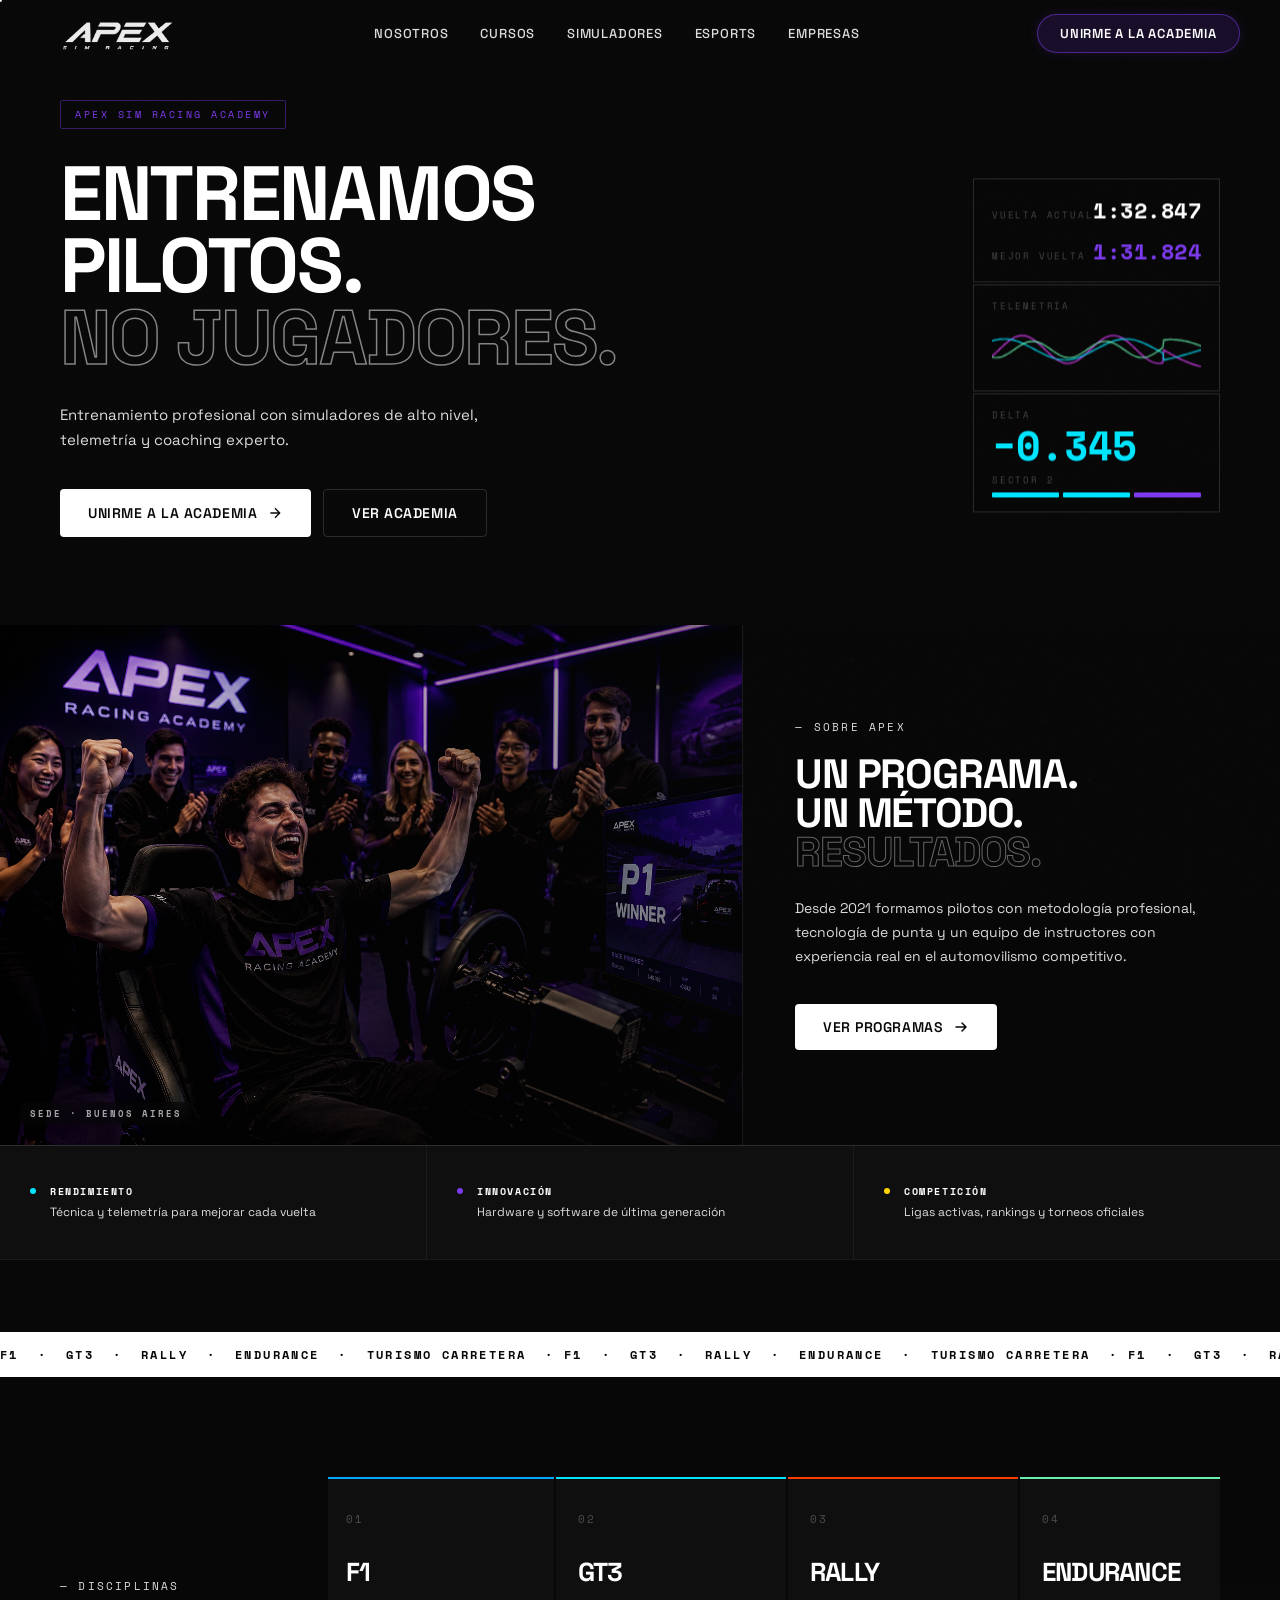
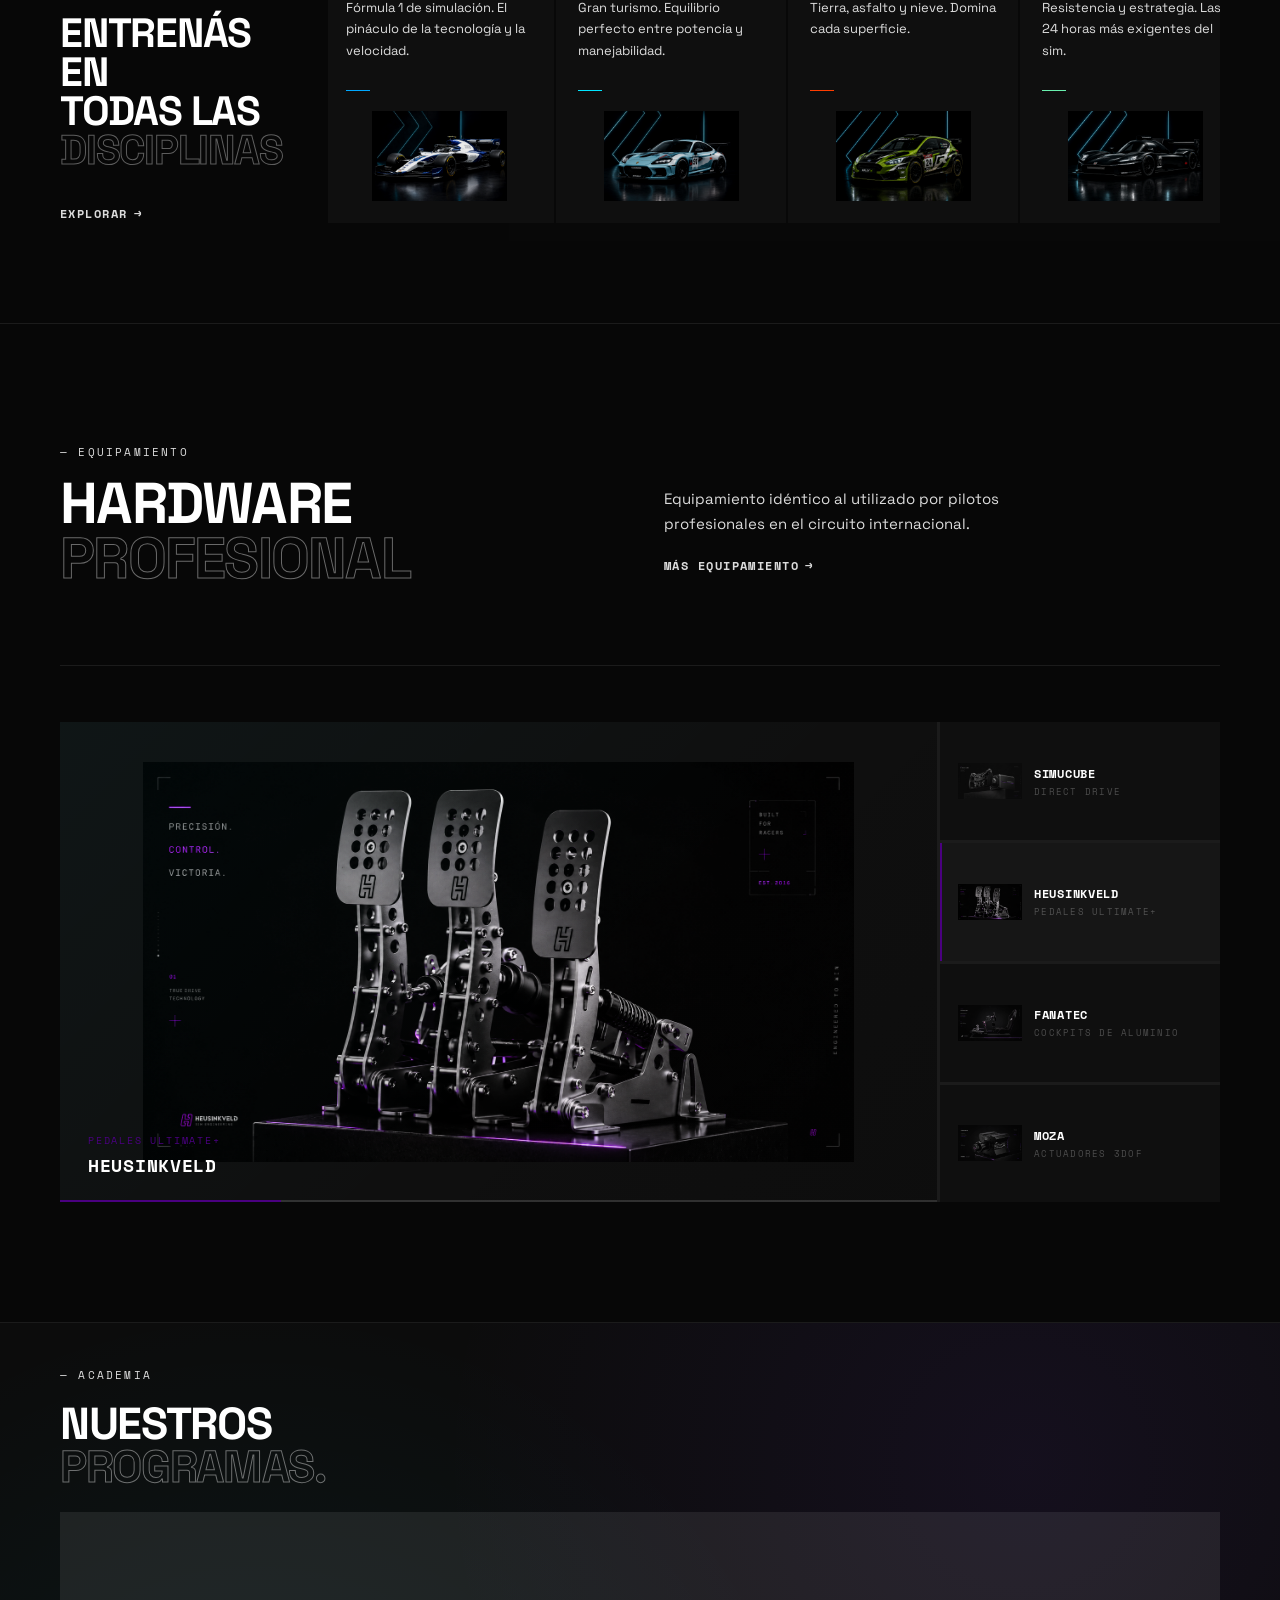
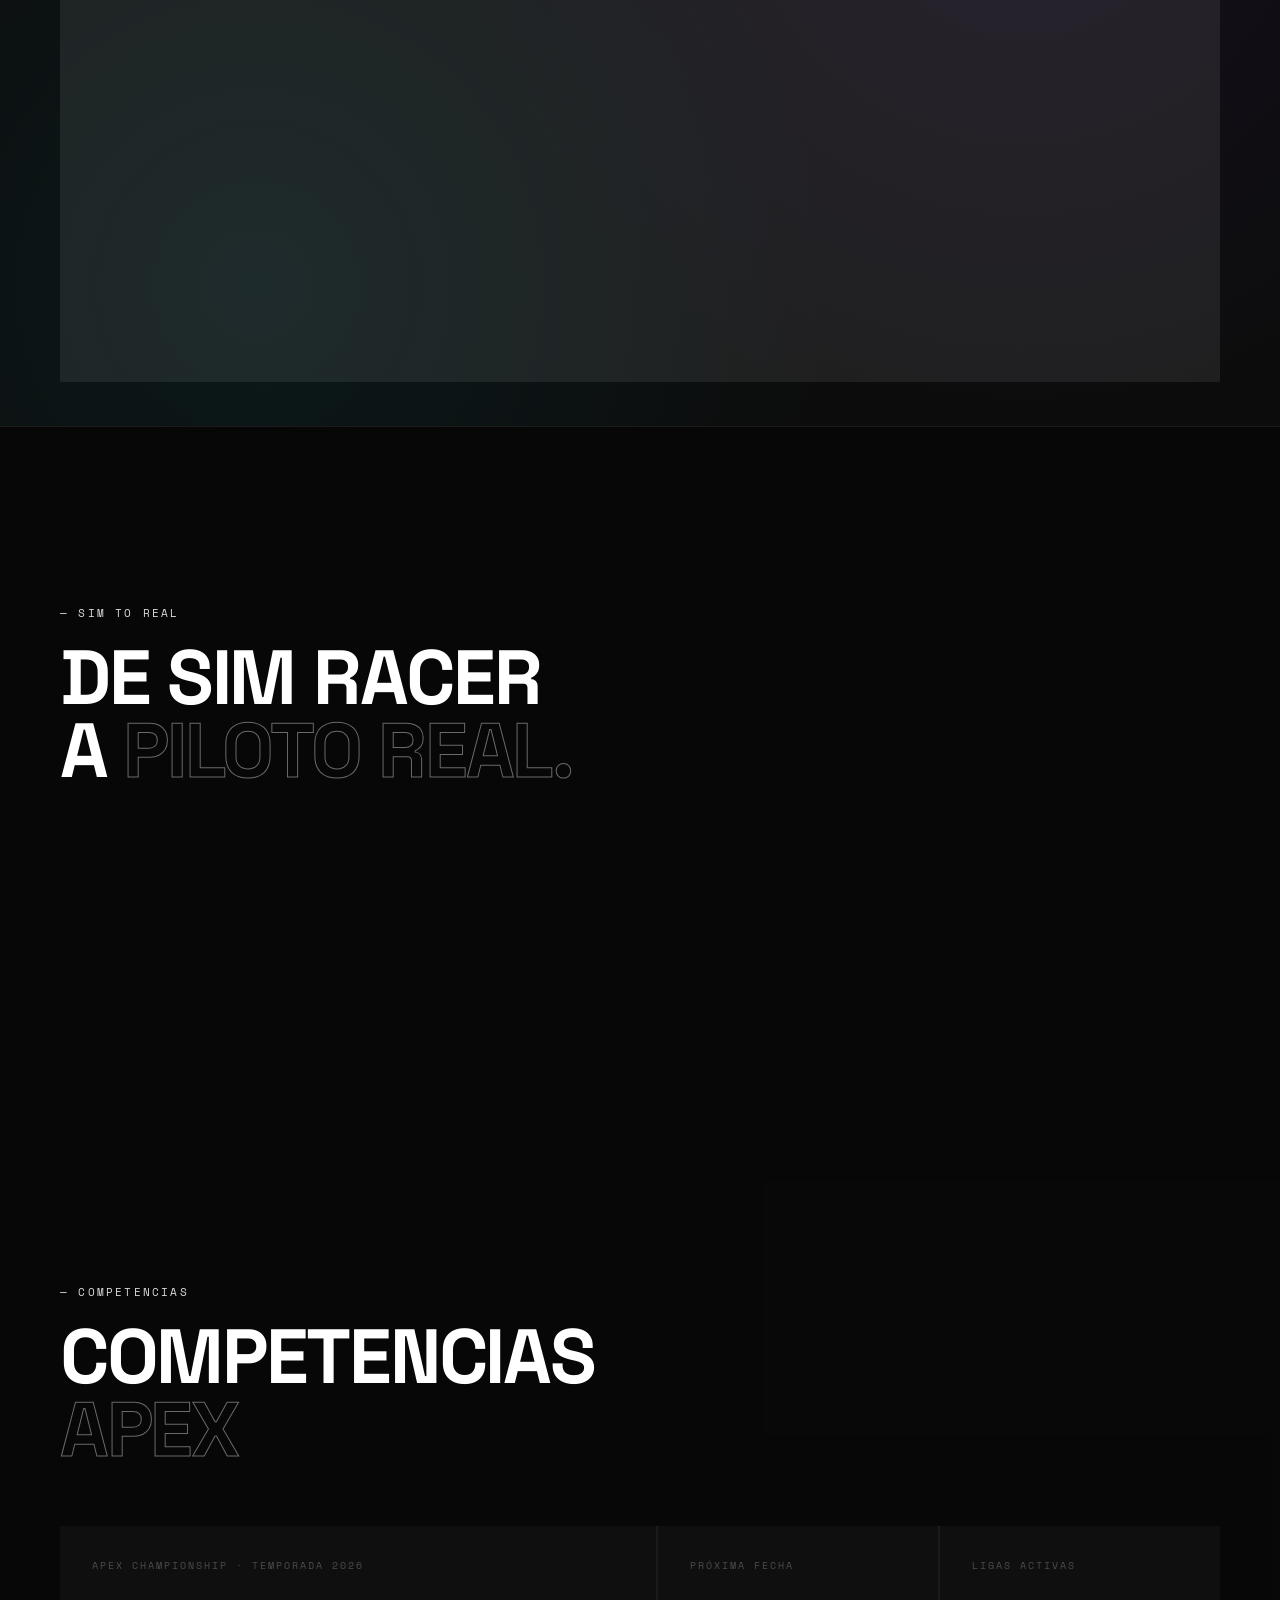
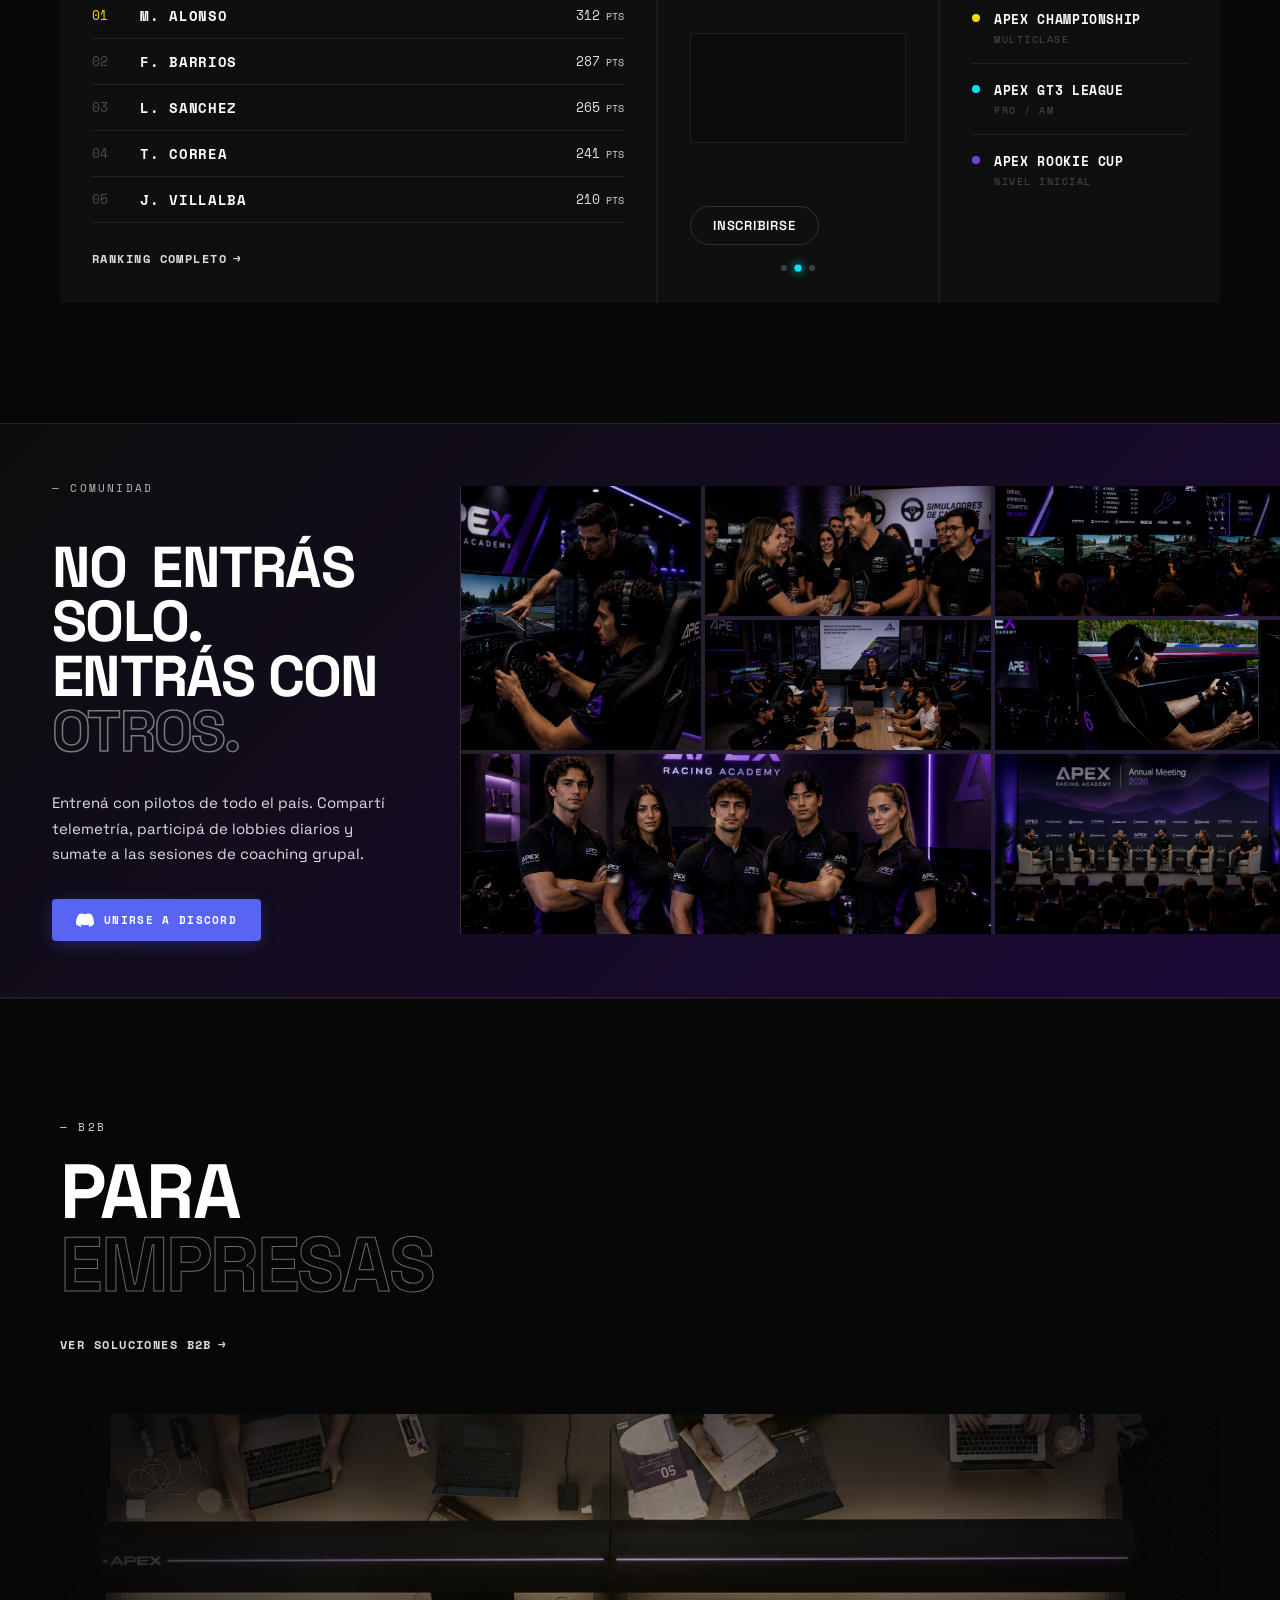
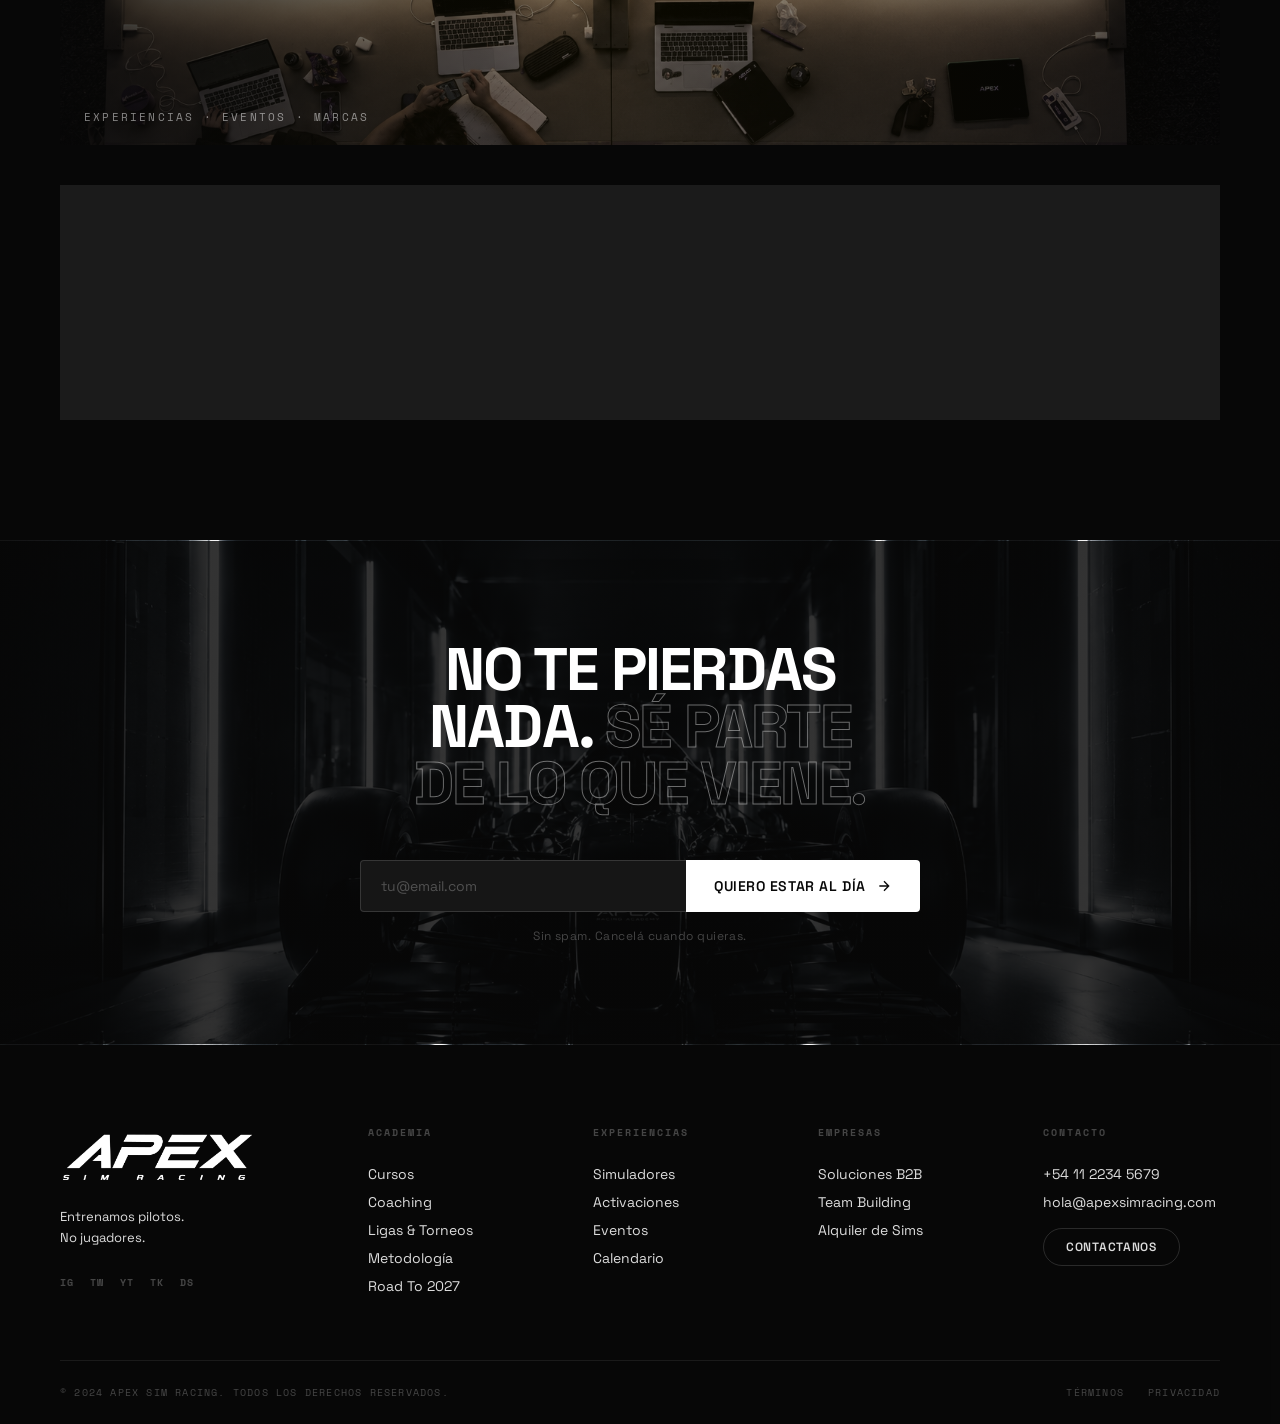
==== commit 71ddcb75: "v2" ====
--- a/index.html
+++ b/index.html
@@ -29,9 +29,8 @@
 
       <nav class="nav-links">
         <a href="#sobre-apex" class="nav-link" data-text="Nosotros">Nosotros</a>
-        <a href="#cursos"     class="nav-link" data-text="Cursos">Cursos</a>
+        <a href="#academia"     class="nav-link" data-text="Cursos">Cursos</a>
         <a href="#simuladores" class="nav-link" data-text="Simuladores">Simuladores</a>
-        <a href="#academia"  class="nav-link" data-text="Academia">Academia</a>
         <a href="#esports"   class="nav-link" data-text="Esports">Esports</a>
         <a href="#empresas"  class="nav-link" data-text="Empresas">Empresas</a>
       </nav>
@@ -49,9 +48,8 @@
   <div class="mobile-overlay" id="mobileOverlay">
     <nav class="mobile-nav">
       <a href="#sobre-apex">Nosotros</a>
-      <a href="#cursos">Cursos</a>
+      <a href="#academia">Cursos</a>
       <a href="#simuladores">Simuladores</a>
-      <a href="#academia">Academia</a>
       <a href="#esports">Esports</a>
       <a href="#comunidad">Comunidad</a>
       <a href="#empresas">Empresas</a>
@@ -74,7 +72,7 @@
     </div>
 
     <div class="hero-content">
-      <div class="hero-badge glitch-hover" data-text="APEX SIM RACING ACADEMY">APEX SIM RACING ACADEMY</div>
+      <div class="hero-badge">APEX SIM RACING ACADEMY</div>
 
       <h1 class="hero-title">
         <span class="title-line" data-speed="0">ENTRENAMOS</span>
@@ -83,7 +81,7 @@
       </h1>
 
       <p class="hero-desc">Entrenamiento profesional con simuladores de alto nivel,<br>
-      telemetría y coaching experto. Aquí se viene a entrenar,<br>no a jugar.</p>
+      telemetría y coaching experto. 
 
       <div class="hero-cta-row">
         <a href="#academia" class="btn-primary magnetic">
@@ -199,7 +197,7 @@
   <!-- ═══════════════════════════════════════
        4. DISCIPLINAS — Interés · horizontal scroll
   ════════════════════════════════════════ -->
-  <section class="section disc-section" id="cursos">
+  <section class="section disc-section" id="disciplinas">
     <div class="disc-sticky">
       <div class="disc-left">
         <span class="section-tag">— DISCIPLINAS</span>
@@ -350,60 +348,128 @@
 
       <div class="programs-track" id="programsTrack">
         <a href="curso-nivel-inicial-detalle.html" class="program-card" data-index="01" style="--glow:#00E5FF">
-          <div class="card-num">01</div>
-          <div class="card-tag" style="color:#00E5FF">FUNDAMENTOS</div>
-          <h3>NIVEL INICIAL</h3>
-          <p class="card-desc">Arrancá desde cero y aprendé a manejar como piloto.</p>
-          <div class="card-price">
-            <span class="price-amount">$89.000</span>
-            <span class="price-period">ARS · pago único</span>
-          </div>
-          <span class="price-note">HASTA 3 CUOTAS SIN INTERÉS</span>
-          <span class="card-link">RESERVAR MI LUGAR <span>↗</span></span>
+          <div class="card-image-wrap">
+            <img src="assets/curso_1.png" alt="Nivel Inicial" loading="lazy" />
+            <div class="card-image-overlay">
+              <div class="card-tag">FUNDAMENTOS</div>
+              <h3>NIVEL INICIAL</h3>
+            </div>
+          </div>
+          <div class="card-info">
+            <p class="card-desc">Arrancá desde cero y aprendé a manejar como piloto, no como gamer.</p>
+            <div class="card-specs">
+              <div class="card-spec">
+                <span class="card-spec-num">9</span>
+                <span class="card-spec-label">Módulos</span>
+              </div>
+              <div class="card-spec-divider"></div>
+              <div class="card-spec">
+                <span class="card-spec-num">10h</span>
+                <span class="card-spec-label">De pista</span>
+              </div>
+            </div>
+            <div class="card-price">
+              <span class="price-amount">$89.000</span>
+              <span class="price-period">ARS · pago único</span>
+            </div>
+            <span class="price-note">HASTA 3 CUOTAS SIN INTERÉS</span>
+            <span class="card-link">VER CURSO <span>↗</span></span>
+          </div>
           <div class="card-glow"></div>
         </a>
 
-        <div class="program-card" data-index="02" style="--glow:#7C3AED">
-          <div class="card-num">02</div>
-          <div class="card-tag" style="color:#7C3AED">CONDUCCIÓN</div>
-          <h3>AVANZADA</h3>
-          <p class="card-desc">Ganá consistencia, ritmo y velocidad bajo presión real de carrera.</p>
-          <div class="card-price">
-            <span class="price-amount">$149.000</span>
-            <span class="price-period">ARS · pago único</span>
-          </div>
-          <span class="price-note">HASTA 6 CUOTAS SIN INTERÉS</span>
-          <a href="#" class="card-link">RESERVAR MI LUGAR <span>↗</span></a>
+        <a href="#" class="program-card" data-index="02" style="--glow:#7C3AED">
+          <div class="card-image-wrap">
+            <img src="assets/curso_2.png" alt="Avanzada" loading="lazy" />
+            <div class="card-image-overlay">
+              <div class="card-tag">CONDUCCIÓN</div>
+              <h3>AVANZADA</h3>
+            </div>
+          </div>
+          <div class="card-info">
+            <p class="card-desc">Ganá consistencia, ritmo y velocidad bajo presión real de carrera.</p>
+            <div class="card-specs">
+              <div class="card-spec">
+                <span class="card-spec-num">12</span>
+                <span class="card-spec-label">Módulos</span>
+              </div>
+              <div class="card-spec-divider"></div>
+              <div class="card-spec">
+                <span class="card-spec-num">16h</span>
+                <span class="card-spec-label">Entrenamiento</span>
+              </div>
+            </div>
+            <div class="card-price">
+              <span class="price-amount">$149.000</span>
+              <span class="price-period">ARS · pago único</span>
+            </div>
+            <span class="price-note">HASTA 6 CUOTAS SIN INTERÉS</span>
+            <span class="card-link">VER CURSO <span>↗</span></span>
+          </div>
           <div class="card-glow"></div>
-        </div>
-
-        <div class="program-card" data-index="03" style="--glow:#FF3D00">
-          <div class="card-num">03</div>
-          <div class="card-tag" style="color:#FF3D00">DATA &amp; TELEMETRÍA</div>
-          <h3>TELEMETRÍA<br>PRO</h3>
-          <p class="card-desc">Convertí cada vuelta en datos, y cada dato en mejora real de tiempo.</p>
-          <div class="card-price">
-            <span class="price-amount">$129.000</span>
-            <span class="price-period">ARS · pago único</span>
-          </div>
-          <span class="price-note">HASTA 6 CUOTAS SIN INTERÉS</span>
-          <a href="#" class="card-link">RESERVAR MI LUGAR <span>↗</span></a>
+        </a>
+
+        <a href="#" class="program-card" data-index="03" style="--glow:#FF3D00">
+          <div class="card-image-wrap">
+            <img src="assets/curso_3.png" alt="Telemetría Pro" loading="lazy" />
+            <div class="card-image-overlay">
+              <div class="card-tag">DATA &amp; TELEMETRÍA</div>
+              <h3>TELEMETRÍA PRO</h3>
+            </div>
+          </div>
+          <div class="card-info">
+            <p class="card-desc">Convertí cada vuelta en datos, y cada dato en mejora real de tiempo.</p>
+            <div class="card-specs">
+              <div class="card-spec">
+                <span class="card-spec-num">10</span>
+                <span class="card-spec-label">Módulos</span>
+              </div>
+              <div class="card-spec-divider"></div>
+              <div class="card-spec">
+                <span class="card-spec-num">12h</span>
+                <span class="card-spec-label">De análisis</span>
+              </div>
+            </div>
+            <div class="card-price">
+              <span class="price-amount">$129.000</span>
+              <span class="price-period">ARS · pago único</span>
+            </div>
+            <span class="price-note">HASTA 6 CUOTAS SIN INTERÉS</span>
+            <span class="card-link">VER CURSO <span>↗</span></span>
+          </div>
           <div class="card-glow"></div>
-        </div>
-
-        <div class="program-card" data-index="04" style="--glow:#FFD600">
-          <div class="card-num">04</div>
-          <div class="card-tag" style="color:#FFD600">ELITE</div>
-          <h3>PREPARACIÓN<br>PROFESIONAL</h3>
-          <p class="card-desc">Coaching 1 a 1 para pilotos que apuntan al Road To 2027.</p>
-          <div class="card-price">
-            <span class="price-amount">Desde $320.000</span>
-            <span class="price-period">ARS · por temporada</span>
-          </div>
-          <span class="price-note">CUPOS LIMITADOS POR CAMADA</span>
-          <a href="#" class="card-link">RESERVAR MI LUGAR <span>↗</span></a>
+        </a>
+
+        <a href="#" class="program-card" data-index="04" style="--glow:#FFD600">
+          <div class="card-image-wrap">
+            <img src="assets/curso_4.png" alt="Preparación Profesional" loading="lazy" />
+            <div class="card-image-overlay">
+              <div class="card-tag">ELITE</div>
+              <h3>PREPARACIÓN PROFESIONAL</h3>
+            </div>
+          </div>
+          <div class="card-info">
+            <p class="card-desc">Coaching 1 a 1 para pilotos que apuntan al Road To 2027.</p>
+            <div class="card-specs">
+              <div class="card-spec">
+                <span class="card-spec-num">8</span>
+                <span class="card-spec-label">Módulos</span>
+              </div>
+              <div class="card-spec-divider"></div>
+              <div class="card-spec">
+                <span class="card-spec-num">1:1</span>
+                <span class="card-spec-label">Coaching</span>
+              </div>
+            </div>
+            <div class="card-price">
+              <span class="price-amount">Desde $320.000</span>
+              <span class="price-period">ARS · por temporada</span>
+            </div>
+            <span class="price-note">CUPOS LIMITADOS POR CAMADA</span>
+            <span class="card-link">VER CURSO <span>↗</span></span>
+          </div>
           <div class="card-glow"></div>
-        </div>
+        </a>
       </div>
     </div>
   </section>
@@ -572,12 +638,11 @@
           <span class="cg-label">COMUNIDAD APEX</span>
         </div>
       </div>
-      <div class="cg-card">
-        <div class="cgc-tag">COMUNIDAD</div>
-        <div class="cgc-num">+800</div>
-        <div class="cgc-label">PILOTOS EN DISCORD</div>
-        <p class="cgc-desc">Salas de voz activas, setups compartidos y lobbies de práctica diarios libres.</p>
-        <a href="#" class="cgc-link">UNIRSE AL GRUPO <span>→</span></a>
+      <div class="cg-item">
+        <img src="assets/event.png" alt="Evento Apex Sim Racing" style="width:100%;height:100%;object-fit:cover;display:block;" />
+        <div class="cg-overlay">
+          <span class="cg-label">EVENTO FIN DE AÑO</span>
+        </div>
       </div>
     </div>
    </section>
@@ -601,22 +666,22 @@
       </div>
       <div class="emp-grid">
         <div class="emp-card magnetic">
-          <div class="emp-icon-wrap"><img src="assets/icon-activaciones-marca.png" alt="Activaciones de marca" /></div>
+          <div class="emp-icon-wrap"><img src="assets/icon1.png" alt="Activaciones de marca" /></div>
           <h4>ACTIVACIONES<br>DE MARCA</h4>
           <p>Experiencias memorables para clientes y equipos.</p>
         </div>
         <div class="emp-card magnetic">
-          <div class="emp-icon-wrap"><img src="assets/icon-team-building.png" alt="Team building" /></div>
+          <div class="emp-icon-wrap"><img src="assets/icon2.png" alt="Team building" /></div>
           <h4>TEAM<br>BUILDING</h4>
           <p>Actividades únicas que consolidan equipos de alto rendimiento.</p>
         </div>
         <div class="emp-card magnetic">
-          <div class="emp-icon-wrap"><img src="assets/icon-lanzamiento-producto.png" alt="Lanzamientos de producto" /></div>
+          <div class="emp-icon-wrap"><img src="assets/icon3.png" alt="Lanzamientos de producto" /></div>
           <h4>LANZAMIENTOS</h4>
           <p>Presentaciones de producto con impacto y adrenalina.</p>
         </div>
         <div class="emp-card magnetic">
-          <div class="emp-icon-wrap"><img src="assets/icon-evento-corporativo.png" alt="Eventos corporativos" /></div>
+          <div class="emp-icon-wrap"><img src="assets/icon4.png" alt="Eventos corporativos" /></div>
           <h4>EVENTOS<br>CORPORATIVOS</h4>
           <p>Congresos, convenciones y eventos con simuladores profesionales.</p>
         </div>
@@ -659,7 +724,7 @@
 
         <div class="footer-col">
           <h5>ACADEMIA</h5>
-          <a href="#">Cursos</a>
+          <a href="#academia">Cursos</a>
           <a href="#">Coaching</a>
           <a href="#">Ligas &amp; Torneos</a>
           <a href="#">Metodología</a>
@@ -667,14 +732,14 @@
         </div>
         <div class="footer-col">
           <h5>EXPERIENCIAS</h5>
-          <a href="#">Simuladores</a>
+          <a href="#simuladores">Simuladores</a>
           <a href="#">Activaciones</a>
           <a href="#">Eventos</a>
           <a href="#">Calendario</a>
         </div>
         <div class="footer-col">
           <h5>EMPRESAS</h5>
-          <a href="#">Soluciones B2B</a>
+          <a href="#empresas">Soluciones B2B</a>
           <a href="#">Team Building</a>
           <a href="#">Alquiler de Sims</a>
         </div>
--- a/styles.css
+++ b/styles.css
@@ -396,7 +396,6 @@
 /* ═══ HERO ═══ */
 .hero {
   position: relative;
-  min-height: 100vh;
   display: flex;
   align-items: center;
   overflow: hidden;
@@ -406,7 +405,6 @@
 /* hero-section es el selector real en el HTML */
 .hero-section {
   position: relative;
-  min-height: 110vh;            /* más aire vertical */
   display: flex;
   align-items: center;
   overflow: hidden;
@@ -455,8 +453,8 @@
   z-index: 3;
   padding: 0 60px;
   max-width: 1200px;
-  padding-top: calc(var(--nav-h) + 60px);   /* aire arriba del contenido */
-  padding-bottom: 80px;                      /* aire abajo del contenido */
+  padding-top: calc(var(--nav-h) + 32px);
+  padding-bottom: 60px;
 }
 
 .hero-badge {
@@ -697,6 +695,7 @@
   background: rgba(14,14,14,0.92);
   position: relative;
   overflow: hidden;
+  padding: 44px 0;
 }
 .academia-section::before {
   content: '';
@@ -715,6 +714,13 @@
 .section-header {
   margin-bottom: 60px;
 }
+.academia-section .section-header {
+  margin-bottom: 24px;
+}
+.academia-section .section-title {
+  font-size: clamp(28px, 3.5vw, 46px);
+  margin-bottom: 8px;
+}
 
 .academia-hero-img video {
   width: 100%;
@@ -764,17 +770,56 @@
 
 .program-card {
   background: var(--bg2);
-  padding: 40px 32px;
+  padding: 0;
+  position: relative;
   display: flex;
   flex-direction: column;
-  gap: 6px;
-  position: relative;
-  overflow: hidden;
   border-top: 3px solid var(--glow, transparent);
-  transition: background 0.3s;
   cursor: none;
   color: inherit;
   text-decoration: none;
+  overflow: hidden;
+  transition: background 0.3s;
+}
+.program-card:hover { background: var(--bg3); }
+
+.card-image-wrap {
+  width: 100%;
+  height: 215px;
+  overflow: hidden;
+  position: relative;
+  flex-shrink: 0;
+}
+.card-image-wrap img {
+  width: 100%;
+  height: 100%;
+  object-fit: cover;
+  display: block;
+  transition: transform 0.6s cubic-bezier(0.4, 0.15, 0.15, 1);
+}
+.program-card:hover .card-image-wrap img {
+  transform: scale(1.08);
+}
+.card-image-overlay {
+  position: absolute;
+  left: 0; right: 0; bottom: 0;
+  padding: 18px 20px 14px;
+  background: linear-gradient(180deg, rgba(11,15,25,0) 0%, rgba(11,15,25,0.55) 45%, rgba(11,15,25,0.96) 100%);
+}
+.card-image-overlay .card-tag {
+  margin-bottom: 3px;
+  color: rgba(255,255,255,0.75);
+}
+.card-image-overlay h3 {
+  margin-bottom: 0;
+}
+
+.card-info {
+  padding: 16px 20px 20px;
+  display: flex;
+  flex-direction: column;
+  gap: 3px;
+  flex: 1;
 }
 .card-badge {
   position: absolute;
@@ -795,11 +840,11 @@
 
 .card-num {
   font-family: var(--mono);
-  font-size: 48px;
+  font-size: 28px;
   font-weight: 700;
   color: var(--border);
   line-height: 1;
-  margin-bottom: 8px;
+  margin-bottom: 4px;
   transition: color 0.3s;
 }
 .program-card:hover .card-num { color: var(--white); }
@@ -810,46 +855,81 @@
   font-weight: 700;
   letter-spacing: 0.2em;
   text-transform: uppercase;
-  margin-bottom: 4px;
+  margin-bottom: 3px;
+  color: var(--muted2);
 }
 
 .program-card h3 {
   font-family: var(--font);
-  font-size: 24px;
+  font-size: 18px;
   font-weight: 700;
   letter-spacing: -0.02em;
   text-transform: uppercase;
   color: var(--white);
   line-height: 1.1;
+  margin-bottom: 2px;
+}
+
+.card-specs {
+  display: flex;
+  align-items: center;
+  gap: 14px;
+  margin-top: 8px;
+  padding-top: 10px;
+  border-top: 1px solid var(--border);
+}
+.card-spec {
+  display: flex;
+  flex-direction: column;
+  gap: 2px;
+}
+.card-spec-num {
+  font-family: var(--mono);
+  font-size: 16px;
+  font-weight: 700;
+  color: var(--white);
+  line-height: 1;
+}
+.card-spec-label {
+  font-family: var(--mono);
+  font-size: 8.5px;
+  letter-spacing: 0.06em;
+  text-transform: uppercase;
+  color: var(--muted2);
+}
+.card-spec-divider {
+  width: 1px;
+  height: 22px;
+  background: var(--border);
+  flex-shrink: 0;
+}
+
+.card-desc {
+  font-size: 11.5px;
+  line-height: 1.45;
+  color: var(--muted);
   margin-bottom: 4px;
-}
-
-.card-desc {
-  font-size: 13px;
-  line-height: 1.55;
-  color: var(--muted);
-  margin-bottom: 6px;
 }
 
 .card-price {
   display: flex;
   align-items: baseline;
   flex-wrap: wrap;
-  gap: 8px;
-  padding-top: 16px;
-  margin-top: 4px;
+  gap: 6px;
+  padding-top: 8px;
+  margin-top: auto;
   border-top: 1px solid var(--border);
 }
 .price-amount {
   font-family: var(--mono);
-  font-size: 25px;
+  font-size: 18px;
   font-weight: 700;
   color: var(--white);
   letter-spacing: -0.01em;
   white-space: nowrap;
 }
 .price-period {
-  font-size: 11px;
+  font-size: 10px;
   color: var(--muted2);
   text-transform: uppercase;
   letter-spacing: 0.05em;
@@ -857,23 +937,24 @@
 .price-note {
   display: block;
   font-family: var(--mono);
-  font-size: 10px;
+  font-size: 9px;
   letter-spacing: 0.06em;
   color: var(--purple);
-  margin-bottom: 18px;
+  margin-bottom: 12px;
 }
 
 .program-card ul {
   display: flex;
   flex-direction: column;
-  gap: 8px;
-  margin-bottom: 28px;
+  gap: 4px;
+  margin-bottom: 10px;
   flex: 1;
 }
 .program-card li {
-  font-size: 13px;
+  font-size: 11px;
+  line-height: 1.35;
   color: var(--muted);
-  padding-left: 14px;
+  padding-left: 12px;
   position: relative;
 }
 .program-card li::before {
@@ -931,7 +1012,7 @@
 
 .card-link {
   font-family: var(--mono);
-  font-size: 11px;
+  font-size: 10px;
   font-weight: 700;
   letter-spacing: 0.12em;
   text-transform: uppercase;
@@ -942,7 +1023,7 @@
   align-items: center;
   justify-content: center;
   gap: 8px;
-  padding: 14px 20px;
+  padding: 10px 18px;
   border-radius: 4px;
   transition: all 0.3s var(--ease);
   cursor: none;
@@ -952,12 +1033,14 @@
   margin-top: auto;
 }
 .card-link span { transition: transform 0.25s; }
+.card-link:hover,
 .program-card:hover .card-link {
-  background: var(--glow);
-  border-color: var(--glow);
+  background: var(--white);
+  border-color: var(--white);
   color: var(--bg);
-  box-shadow: 0 0 15px color-mix(in srgb, var(--glow) 40%, transparent);
-}
+  box-shadow: 0 0 15px rgba(255, 255, 255, 0.25);
+}
+.card-link:hover span,
 .program-card:hover .card-link span { transform: translate(2px,-2px); }
 
 .card-glow {
@@ -1349,7 +1432,7 @@
 /* ═══ COMMUNITY ═══ */
 .community-section {
   background: linear-gradient(135deg, rgba(14,14,14,0.95) 0%, rgba(30,10,60,0.92) 100%);
-  padding: 100px 0;
+  padding: 56px 0;
   display: grid;
   grid-template-columns: 460px 1fr;
   overflow: hidden;
@@ -1420,10 +1503,11 @@
 .community-grid {
   display: grid;
   grid-template-columns: 240px 1fr 1fr;
-  grid-template-rows: 190px 190px 220px;
+  grid-template-rows: 130px 130px 180px;
   gap: 4px;
   background: var(--border);
   border-left: 1px solid var(--border);
+  align-self: center;
 }
 
 .cg-item {
@@ -1482,7 +1566,7 @@
 /* Discord Invite stats card inside grid */
 .cg-card {
   background: rgba(8,8,8,0.8);
-  padding: 32px 28px;
+  padding: 20px 22px;
   display: flex;
   flex-direction: column;
   justify-content: center;
@@ -1505,12 +1589,12 @@
   color: #5865F2;
   font-weight: 700;
   text-transform: uppercase;
-  margin-bottom: 8px;
+  margin-bottom: 6px;
 }
 
 .cgc-num {
   font-family: var(--mono);
-  font-size: 38px;
+  font-size: 28px;
   font-weight: 700;
   color: var(--white);
   line-height: 1;
@@ -1523,14 +1607,14 @@
   letter-spacing: 0.12em;
   color: var(--muted);
   text-transform: uppercase;
+  margin-bottom: 8px;
+}
+
+.cgc-desc {
+  font-size: 12px;
+  line-height: 1.45;
+  color: var(--muted2);
   margin-bottom: 12px;
-}
-
-.cgc-desc {
-  font-size: 13px;
-  line-height: 1.55;
-  color: var(--muted2);
-  margin-bottom: 20px;
 }
 
 .cgc-link {
@@ -2058,6 +2142,12 @@
 }
 .footer-col a:hover { color: var(--white); }
 
+/* El botón de contacto no debe heredar el padding/display de los links simples del footer */
+.footer-col a.btn-pill {
+  display: inline-flex;
+  padding: 10px 22px;
+}
+
 .footer-bottom {
   display: flex;
   justify-content: space-between;
@@ -2086,42 +2176,7 @@
 /* ═══ MAGNETIC ELEMENT ═══ */
 .magnetic { will-change: transform; }
 
-/* ═══ GLITCH ═══ */
-.glitch-hover {
-  position: relative;
-}
-.glitch-hover::before,
-.glitch-hover::after {
-  content: attr(data-text);
-  position: absolute;
-  inset: 0;
-  opacity: 0;
-  transition: opacity 0.1s;
-}
-.glitch-hover:hover::before {
-  opacity: 0.7;
-  color: var(--cyan);
-  transform: translateX(-2px);
-  animation: glitch1 0.3s steps(2) forwards;
-}
-.glitch-hover:hover::after {
-  opacity: 0.7;
-  color: var(--red);
-  transform: translateX(2px);
-  animation: glitch2 0.3s steps(2) 0.05s forwards;
-}
-@keyframes glitch1 {
-  0%   { clip-path: inset(20% 0 60% 0); }
-  33%  { clip-path: inset(70% 0 10% 0); }
-  66%  { clip-path: inset(40% 0 30% 0); }
-  100% { clip-path: inset(0% 0 0% 0); opacity: 0; }
-}
-@keyframes glitch2 {
-  0%   { clip-path: inset(60% 0 20% 0); }
-  33%  { clip-path: inset(10% 0 70% 0); }
-  66%  { clip-path: inset(30% 0 40% 0); }
-  100% { clip-path: inset(0% 0 0% 0); opacity: 0; }
-}
+
 
 /* ═══ RESPONSIVE ═══ */
 @media (max-width: 1100px) {
@@ -2145,68 +2200,180 @@
 }
 
 @media (max-width: 768px) {
+  /* ── Variables & base ── */
   :root { --nav-h: 60px; }
-  body { cursor: auto; }
+  body { cursor: auto; overflow-x: hidden; }
   .cursor, .cursor-dot { display: none; }
+
+  /* ── Navbar ── */
   .nav-links { display: none; }
   .nav-burger { display: flex; }
-  .nav-inner { padding: 0 24px; }
-
-  .section { padding: 80px 0; }
-  .section-inner { padding: 0 24px; }
-  .hero-content { padding: 0 24px; padding-top: var(--nav-h); }
+  .nav-inner { padding: 0 20px; gap: 16px; }
+  .nav-actions .btn-pill.btn-academy { font-size: 11px; padding: 8px 14px; }
+
+  /* ── Mobile overlay ── */
+  .mobile-overlay { z-index: 450; }
+
+  /* ── Globals ── */
+  .section { padding: 64px 0; }
+  .section-inner { padding: 0 20px; }
+  .section-title { font-size: clamp(28px, 8vw, 44px); margin-bottom: 24px; }
+
+  /* ── Hero ── */
+  .hero-section { min-height: 100svh; }
+  .hero-video-bg { display: none; }
+  .hero-content {
+    padding: 0 20px;
+    padding-top: calc(var(--nav-h) + 20px);
+    padding-bottom: 48px;
+    max-width: 100%;
+  }
+  .hero-title { font-size: clamp(32px, 10vw, 52px); margin-bottom: 20px; }
+  .hero-desc { font-size: 14px; max-width: 100%; margin-bottom: 28px; }
+  .hero-badge { margin-bottom: 20px; }
+  .hero-cta-row {
+    flex-direction: column;
+    align-items: stretch;
+    gap: 10px;
+    margin-bottom: 24px;
+  }
+  .hero-cta-row .btn-primary,
+  .hero-cta-row .btn-ghost {
+    width: 100%;
+    justify-content: center;
+  }
+  .hero-stats { flex-wrap: wrap; gap: 16px 24px; }
+  .stat-divider { display: none; }
+  .stat-num { font-size: 22px; }
   .hero-hud { display: none; }
   .scroll-hint { display: none; }
-  .hero-stats { flex-wrap: wrap; gap: 20px 28px; }
-  .stat-divider { display: none; }
-
-  .programs-track { grid-template-columns: 1fr; }
-  .disc-sticky { flex-direction: column; padding: 0 24px; gap: 32px; }
-  .disc-left { width: 100%; position: static; }
-  .disc-title { font-size: clamp(32px, 7vw, 52px); }
-
-  .hw-top { grid-template-columns: 1fr; }
-  .hw-brands { grid-template-columns: 1fr; }
-  .comp-grid { grid-template-columns: 1fr; }
-  .comp-leagues { grid-column: 1; }
-
-  .emp-grid { grid-template-columns: 1fr; }
-
-  .footer-top { grid-template-columns: 1fr 1fr; padding: 0 24px 48px; }
-  .footer-inner { padding: 0; }
-  .footer-bottom { flex-direction: column; gap: 12px; text-align: center; padding: 24px; }
-
-  .str-inner { padding: 0 24px; }
-  .nl-inner { padding: 0 24px; }
-  .nl-form { flex-direction: column; }
-  .nl-input { border-right: 1px solid var(--border2); border-radius: 4px; }
-  .nl-form .btn-primary { border-radius: 4px; justify-content: center; }
-
-  /* Sobre Apex mobile */
+
+  /* ── Sobre Apex ── */
+  .sobre-apex-section { margin-bottom: 40px; }
+  .sa-main-grid { grid-template-columns: 1fr; }
+  .sa-visual { min-height: 240px; }
+  .sa-panel { padding: 32px 20px; border-left: none; border-top: 1px solid var(--border); }
+  .sa-title { font-size: clamp(26px, 7vw, 38px); }
+  .sa-bottom-bar { grid-template-columns: 1fr; }
+  .sa-pillar-item { padding: 24px 20px; }
+  /* legacy selectors */
   .sa-layout { grid-template-columns: 1fr; gap: 32px; }
   .sa-img-wrap { aspect-ratio: 16/9; }
   .sa-stats-strip { flex-wrap: wrap; }
   .sa-stat { flex: 1 1 45%; border-bottom: 1px solid var(--border); }
   .sa-stat:last-child { border-bottom: none; }
 
-  /* Comunidad mobile */
+  /* ── Disciplinas ── */
+  .disc-section { padding: 60px 0; }
+  .disc-sticky {
+    flex-direction: column;
+    padding: 0 20px;
+    gap: 28px;
+  }
+  .disc-left { width: 100%; position: static; top: auto; }
+  .disc-title { font-size: clamp(28px, 8vw, 44px); margin-bottom: 20px; }
+  .disc-scroll-area {
+    overflow-x: auto;
+    overflow-y: hidden;
+    -webkit-overflow-scrolling: touch;
+    scroll-snap-type: x mandatory;
+    margin: 0 -20px;
+    padding: 0 20px;
+  }
+  .disc-card { scroll-snap-align: start; width: 76vw; }
+
+  /* ── Hardware ── */
+  .hw-top { grid-template-columns: 1fr; gap: 20px; }
+  .hw-brands { grid-template-columns: 1fr; }
+
+  /* ── Academia / Programs ── */
+  .programs-track { grid-template-columns: 1fr; }
+  .academia-stats { grid-template-columns: repeat(2, 1fr); }
+  .academia-header-wrap { grid-template-columns: 1fr; gap: 24px; }
+
+  /* ── Sim to Real ── */
+  .str-inner {
+    padding: 0 20px;
+    grid-template-columns: 1fr;
+    gap: 40px;
+  }
+  .str-road { padding: 32px 20px; }
+  .road-year { font-size: 80px; bottom: -10px; right: -5px; }
+  .str-road h3 { font-size: 26px; }
+
+  /* ── Competitions ── */
+  .comp-grid { grid-template-columns: 1fr; }
+  .comp-leagues { grid-column: 1; }
+  .comp-header { margin-bottom: 40px; }
+
+  /* ── Community ── */
+  .community-section {
+    grid-template-columns: 1fr;
+    padding: 0;
+  }
+  .community-inner { padding: 48px 20px 32px; }
+  .community-title { font-size: clamp(28px, 9vw, 44px); }
+  .community-sub p { max-width: 100%; }
   .community-grid {
-    grid-template-columns: 1fr;
+    grid-template-columns: 1fr 1fr;
     grid-template-rows: auto;
     border-top: 1px solid var(--border);
   }
-  .cg-tall, .cg-wide {
-    grid-row: auto;
+  .cg-tall {
+    grid-row: span 2;
     grid-column: auto;
   }
-  .cg-item {
-    aspect-ratio: 16/9;
+  .cg-wide {
+    grid-column: span 2;
+    grid-row: auto;
   }
+  .cg-item { min-height: 140px; }
+  .cg-overlay { opacity: 1; background: linear-gradient(to top, rgba(8,8,8,0.75) 0%, transparent 60%); }
   .cg-card {
     border-left: none;
     border-top: 1px solid var(--border);
-    padding: 32px 24px;
+    padding: 28px 20px;
   }
+
+  /* ── Empresas ── */
+  .emp-grid { grid-template-columns: repeat(2, 1fr); }
+  .emp-card { padding: 28px 20px; }
+  .emp-header { margin-bottom: 36px; }
+  .emp-img-banner { aspect-ratio: 16/6; min-height: 130px; margin-bottom: 28px; }
+
+  /* ── Newsletter ── */
+  .newsletter-section { padding: 72px 0; }
+  .nl-inner { padding: 0 20px; }
+  .nl-form { flex-direction: column; gap: 8px; }
+  .nl-input {
+    border-right: 1px solid var(--border2);
+    border-radius: 4px;
+    width: 100%;
+  }
+  .nl-form .btn-primary { border-radius: 4px; justify-content: center; width: 100%; }
+
+  /* ── Footer ── */
+  .footer { padding: 56px 0 0; }
+  .footer-inner { padding: 0; }
+  .footer-top {
+    grid-template-columns: 1fr 1fr;
+    gap: 32px;
+    padding: 0 20px 40px;
+  }
+  .footer-brand { grid-column: span 2; }
+  .footer-bottom {
+    flex-direction: column;
+    gap: 10px;
+    text-align: center;
+    padding: 20px;
+  }
+  .footer-bottom span { font-size: 9px; }
+
+  /* ── Testimonials ── */
+  .testi-grid { grid-template-columns: 1fr; }
+
+  /* ── FAQ ── */
+  .faq-layout { grid-template-columns: 1fr; gap: 32px; }
 }
 
 @media (prefers-reduced-motion: reduce) {
@@ -2744,3 +2911,108 @@
   .sa-panel { padding: 36px 24px; }
   .sa-bottom-bar { grid-template-columns: 1fr; }
 }
+
+/* ── Mejoras adicionales 768px ── */
+@media (max-width: 768px) {
+  /* Programs: scroll horizontal en mobile */
+  .programs-track {
+    grid-template-columns: 1fr;
+    gap: 0;
+    background: none;
+  }
+  .program-card {
+    border-bottom: 1px solid var(--border);
+    border-top: none;
+  }
+  .program-card:first-child { border-top: 1px solid var(--border); }
+
+  /* Empresas: 1 columna en mobile */
+  .emp-grid { grid-template-columns: 1fr; }
+
+  /* Testimonios: 1 columna */
+  .testi-grid { grid-template-columns: 1fr; background: none; gap: 1px; }
+
+  /* Nav actions: ocultar texto extra */
+  .nav-actions .nav-link { display: none; }
+
+  /* Comp grid */
+  .comp-grid { grid-template-columns: 1fr; }
+  .comp-leagues { grid-column: 1; }
+
+  /* Section titles más pequeños */
+  .section-title { font-size: clamp(26px, 8vw, 40px); }
+
+  /* Hardware brands 1 col */
+  .hw-brands { grid-template-columns: 1fr 1fr; }
+
+  /* Disc car img mobile */
+  .disc-car-img { height: 32px; }
+}
+
+/* ── Pantallas muy pequeñas (max 480px) ── */
+@media (max-width: 480px) {
+  :root { --nav-h: 56px; }
+
+  /* Base */
+  .section { padding: 52px 0; }
+  .section-inner { padding: 0 16px; }
+  .section-title { font-size: clamp(24px, 9vw, 36px); }
+
+  /* Navbar */
+  .nav-inner { padding: 0 16px; gap: 10px; }
+  .nav-actions .btn-pill { font-size: 10px; padding: 7px 12px; }
+
+  /* Hero */
+  .hero-content {
+    padding: 0 16px;
+    padding-top: calc(var(--nav-h) + 16px);
+    padding-bottom: 40px;
+  }
+  .hero-title { font-size: clamp(28px, 11vw, 44px); }
+  .hero-badge { font-size: 9px; padding: 5px 10px; margin-bottom: 16px; }
+  .hero-desc { font-size: 13px; }
+  .hero-stats { gap: 12px 16px; }
+  .stat-num { font-size: 20px; }
+
+  /* Programs: full width */
+  .programs-track { grid-template-columns: 1fr; }
+  .card-image-wrap { height: 180px; }
+
+  /* Footer */
+  .footer-top { grid-template-columns: 1fr; padding: 0 16px 36px; }
+  .footer-brand { grid-column: 1; }
+  .footer-bottom { padding: 16px; }
+
+  /* Botones full width en hero */
+  .hero-cta-row .btn-primary,
+  .hero-cta-row .btn-ghost { font-size: 12px; padding: 14px 20px; }
+
+  /* Community grid */
+  .community-grid { grid-template-columns: 1fr; }
+  .cg-tall, .cg-wide { grid-column: 1; grid-row: auto; }
+
+  /* Emp */
+  .emp-grid { grid-template-columns: 1fr; }
+
+  /* Testi */
+  .testi-card { padding: 24px 16px; }
+  .testi-quote { font-size: 13px; }
+
+  /* Newsletter */
+  .nl-inner { padding: 0 16px; }
+
+  /* Sobre Apex */
+  .sa-panel { padding: 28px 16px; }
+  .sa-title { font-size: clamp(22px, 8vw, 32px); }
+
+  /* Hardware */
+  .hw-brands { grid-template-columns: 1fr; }
+  .hw-top { padding: 0 16px; }
+
+  /* Disc */
+  .disc-sticky { padding: 0 16px; }
+  .disc-card { width: 88vw; }
+
+  /* Str */
+  .str-inner { padding: 0 16px; }
+}
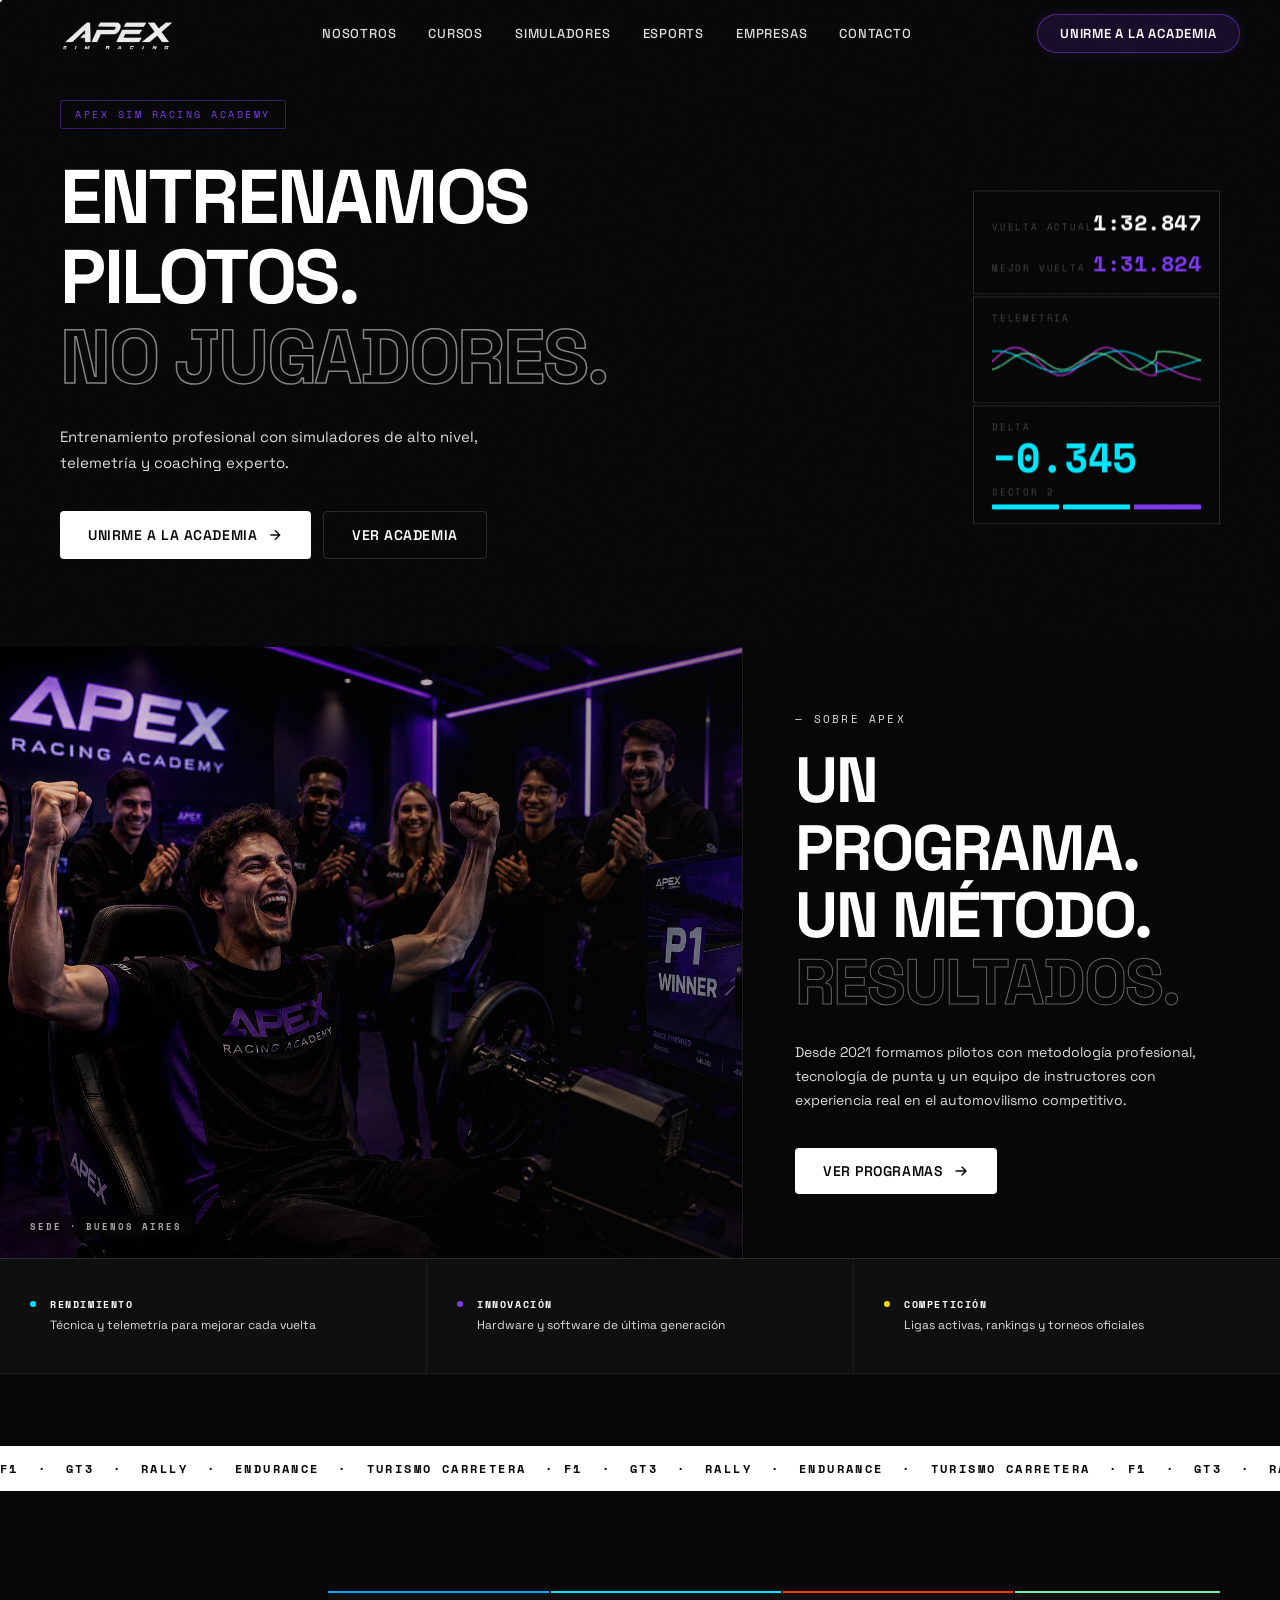
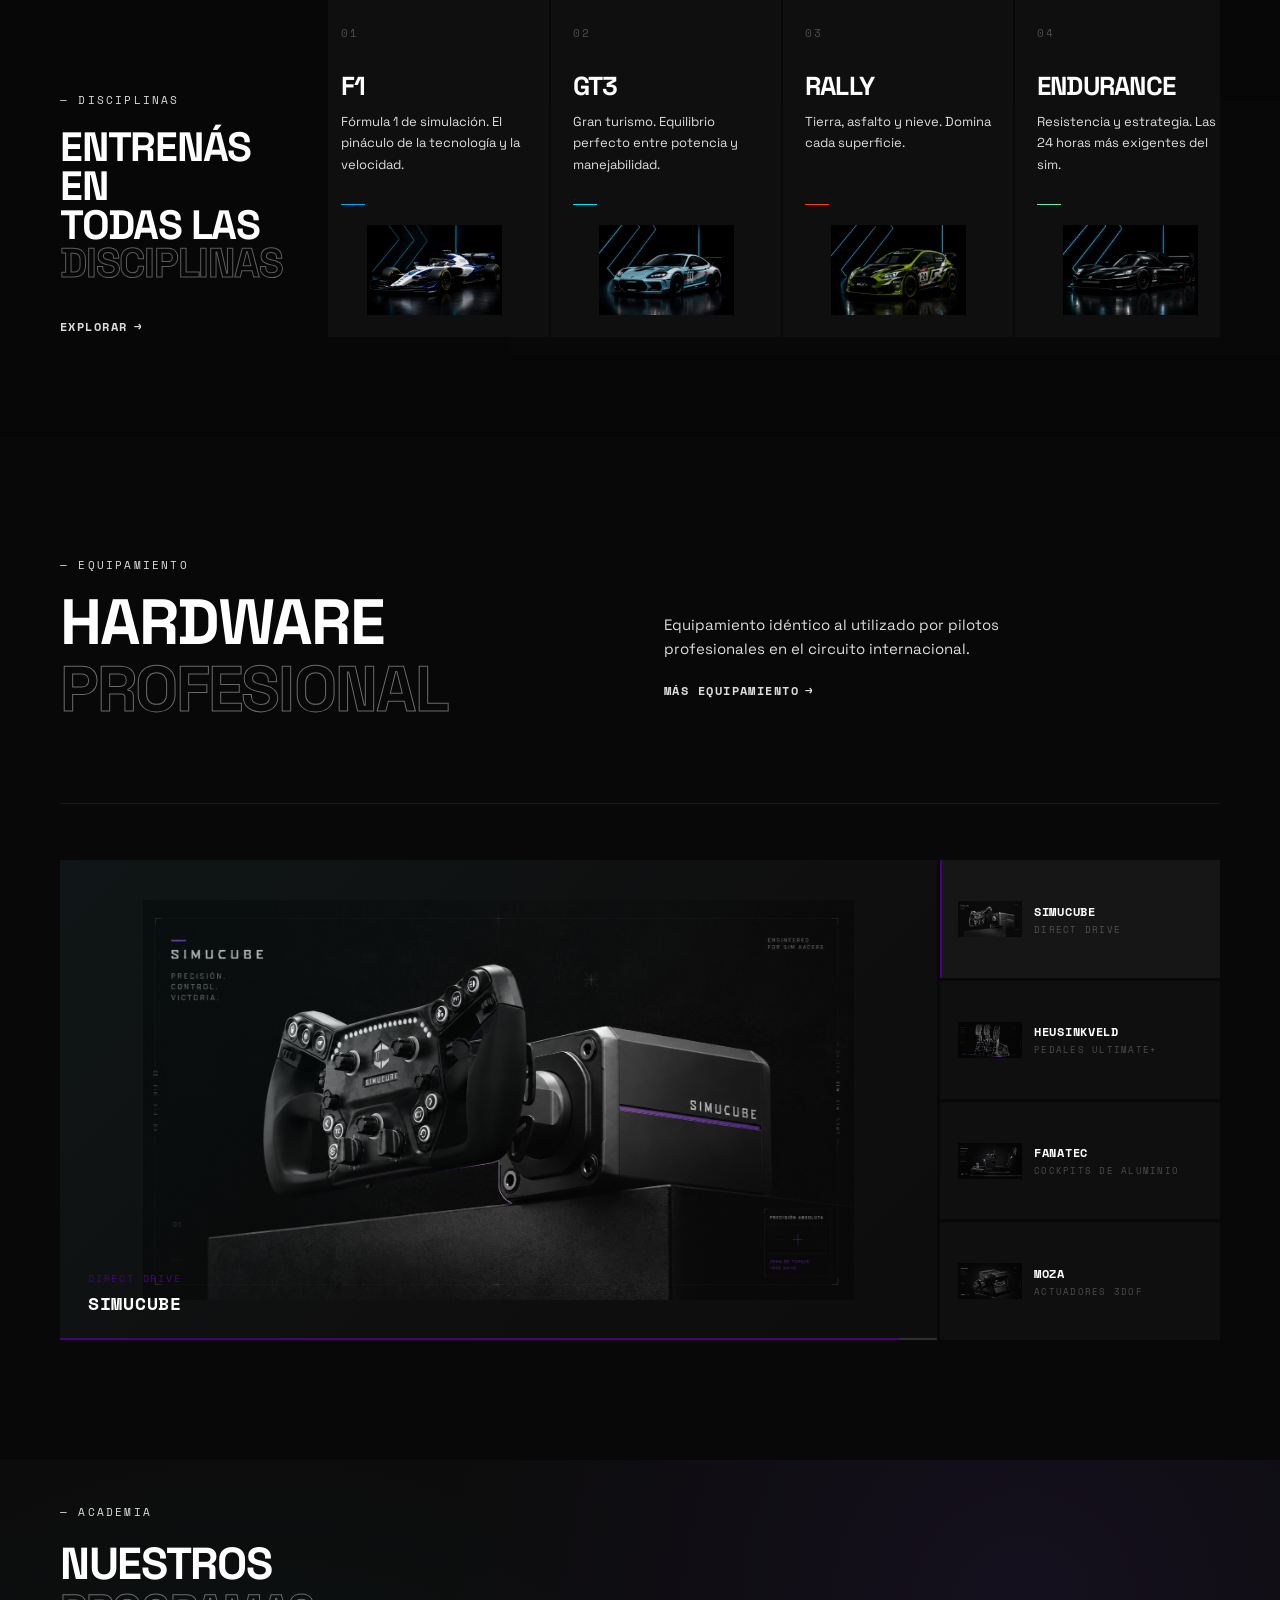
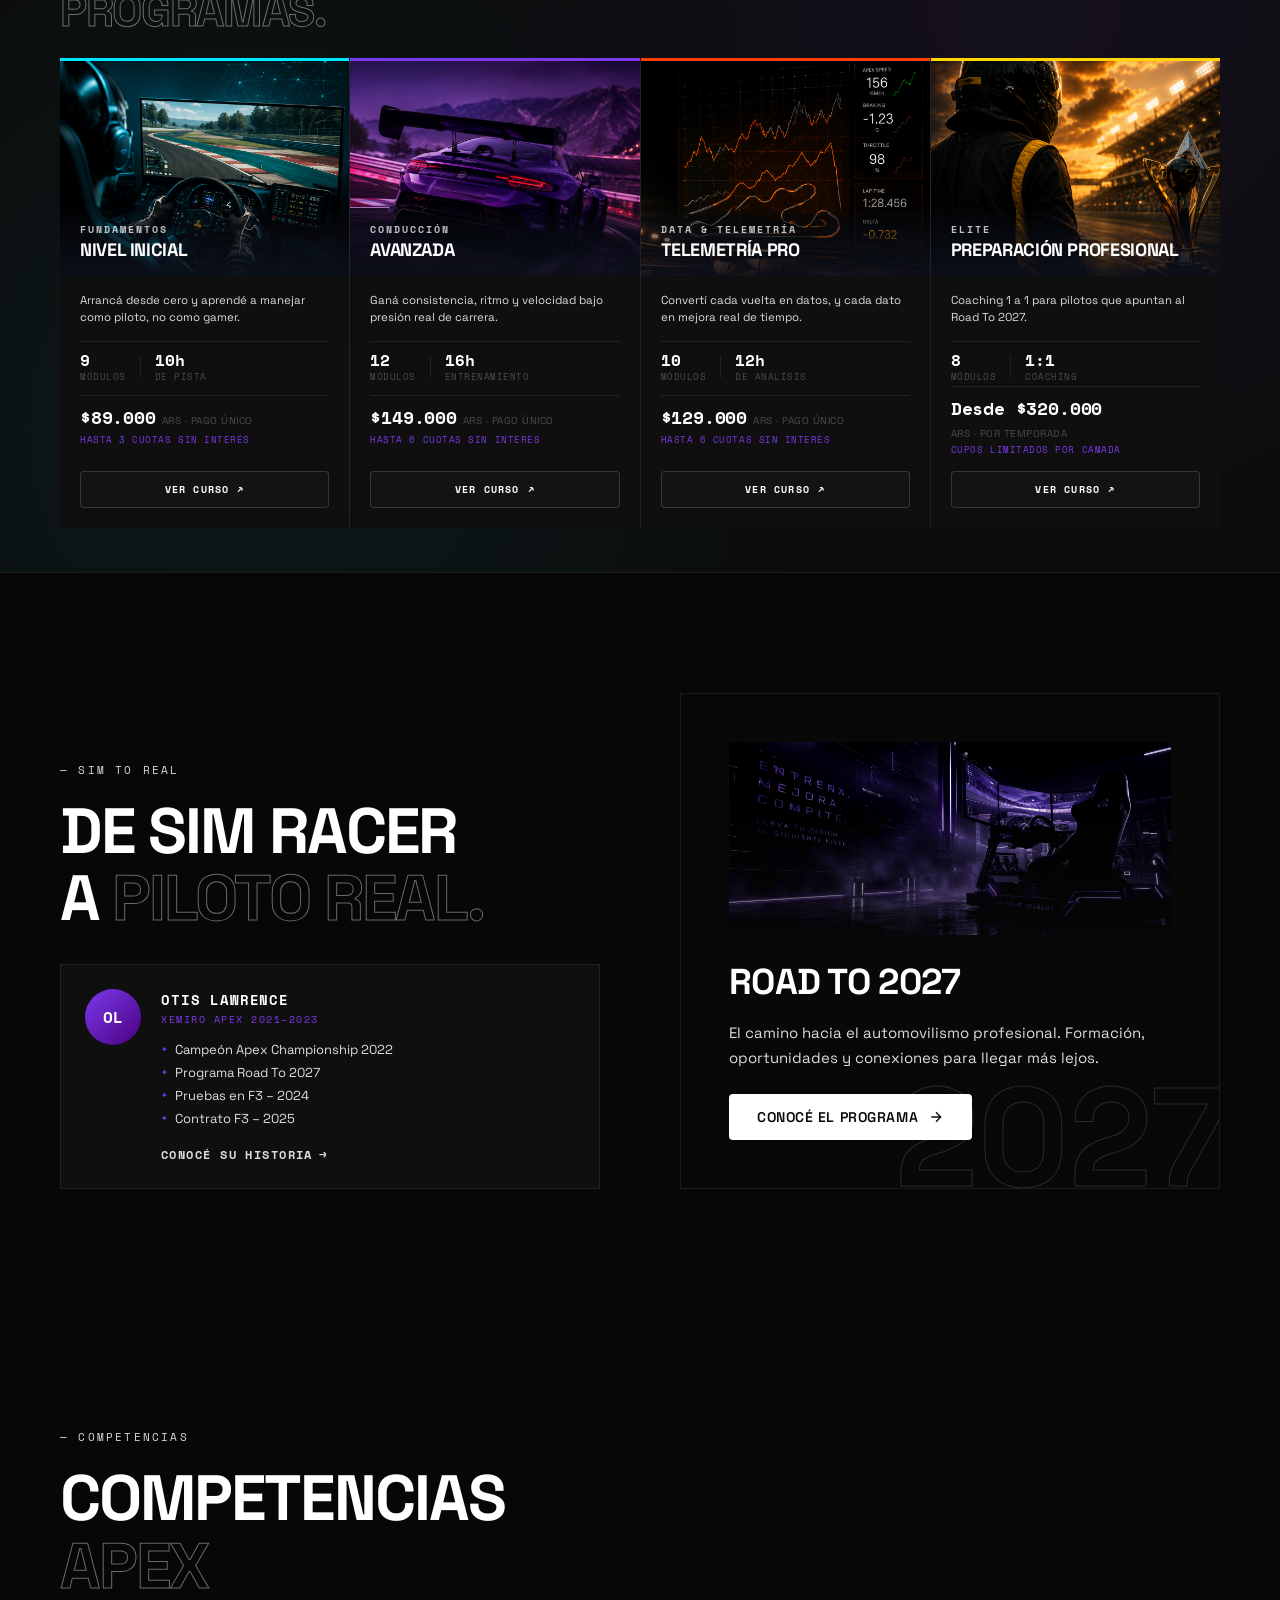
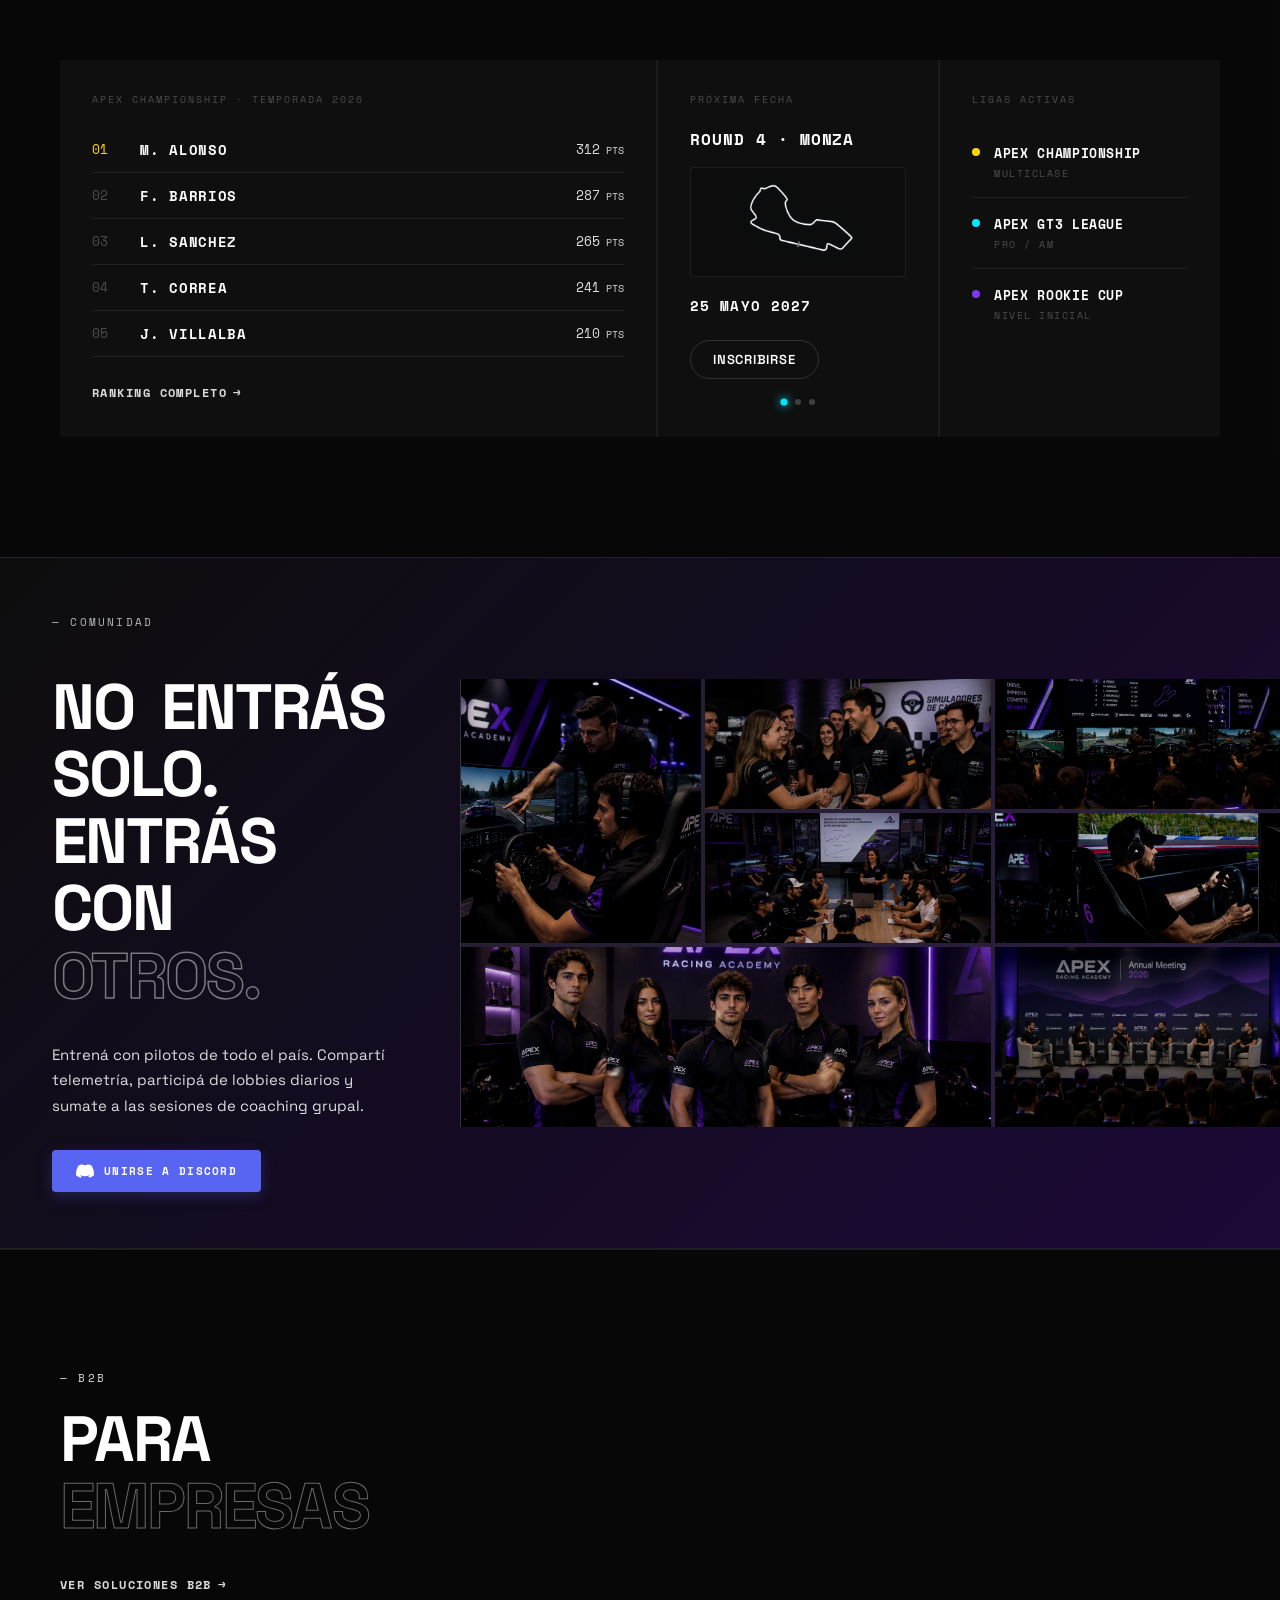
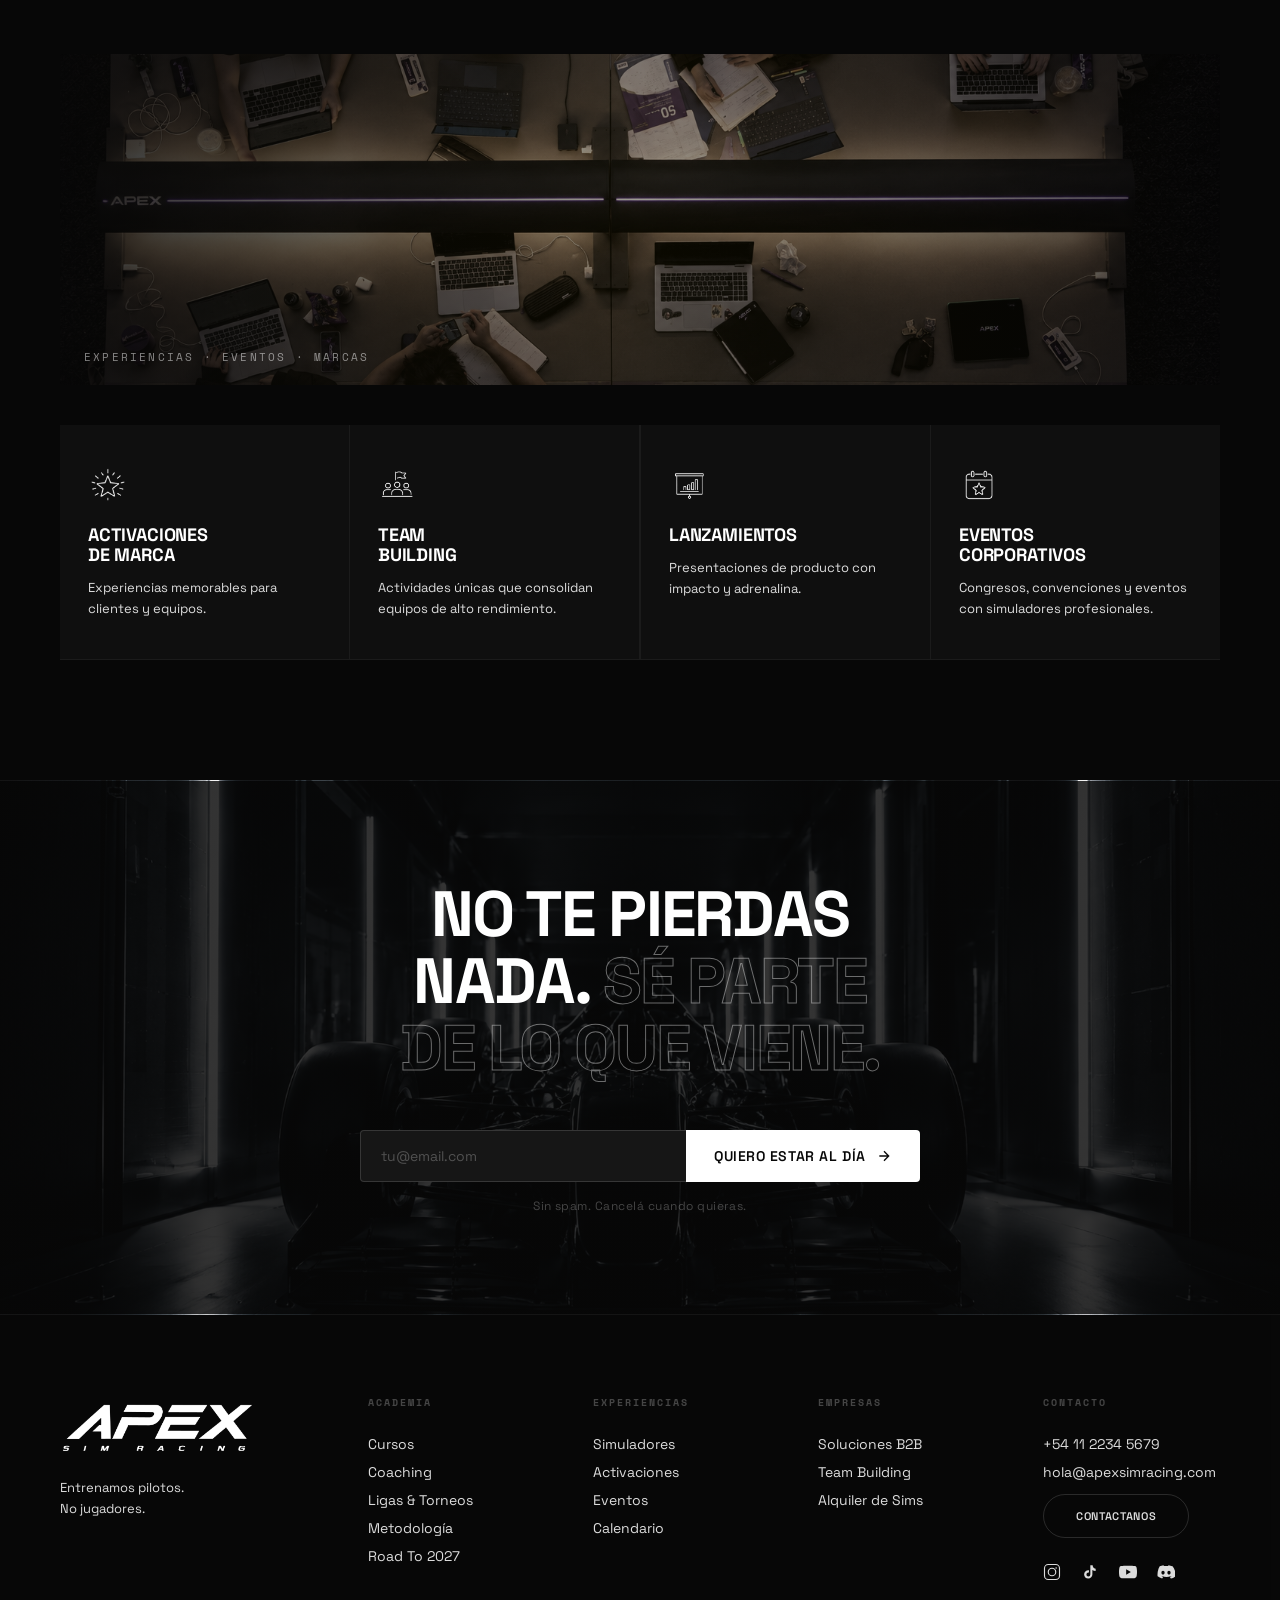
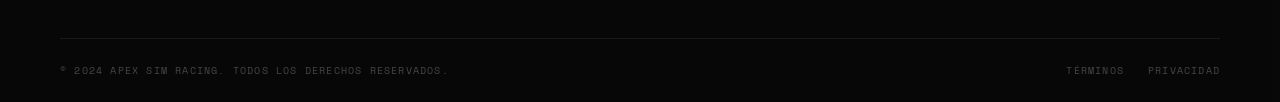
==== commit fd85c8fb: "v4" ====
--- a/index.html
+++ b/index.html
@@ -7,7 +7,7 @@
   <link rel="preconnect" href="https://fonts.googleapis.com" />
   <link rel="preconnect" href="https://fonts.gstatic.com" crossorigin />
   <link href="https://fonts.googleapis.com/css2?family=Space+Grotesk:wght@300;400;500;600;700&family=Space+Mono:ital,wght@0,400;0,700;1,400&display=swap" rel="stylesheet" />
-  <link rel="stylesheet" href="styles.css" />
+  <link rel="stylesheet" href="styles.css?v=1.2" />
 </head>
 <body>
 
@@ -33,6 +33,7 @@
         <a href="#simuladores" class="nav-link" data-text="Simuladores">Simuladores</a>
         <a href="#esports"   class="nav-link" data-text="Esports">Esports</a>
         <a href="#empresas"  class="nav-link" data-text="Empresas">Empresas</a>
+        <a href="#contacto"  class="nav-link btn-contact-trigger" data-text="Contacto">Contacto</a>
       </nav>
 
       <div class="nav-actions">
@@ -53,6 +54,7 @@
       <a href="#esports">Esports</a>
       <a href="#comunidad">Comunidad</a>
       <a href="#empresas">Empresas</a>
+      <a href="#contacto" class="btn-contact-trigger">Contacto</a>
       <a href="#academia" class="btn-pill btn-academy">Unirme a la Academia</a>
     </nav>
   </div>
@@ -265,6 +267,7 @@
       </div>
     </div>
   </section>
+
 
   <!-- ═══════════════════════════════════════
        5. HARDWARE — Prueba de calidad
@@ -713,13 +716,6 @@
         <div class="footer-brand">
           <img src="assets/logotipofooter.png" alt="logoapexfinal" />
           <p class="footer-tagline">Entrenamos pilotos.<br>No jugadores.</p>
-          <div class="footer-socials">
-            <a href="#" aria-label="Instagram">IG</a>
-            <a href="#" aria-label="Twitter">TW</a>
-            <a href="#" aria-label="YouTube">YT</a>
-            <a href="#" aria-label="TikTok">TK</a>
-            <a href="#" aria-label="Discord">DS</a>
-          </div>
         </div>
 
         <div class="footer-col">
@@ -747,7 +743,13 @@
           <h5>CONTACTO</h5>
           <a href="tel:+541123456789">+54 11 2234 5679</a>
           <a href="mailto:hola@apexsimracing.com">hola@apexsimracing.com</a>
-          <a href="#" class="btn-pill" style="margin-top:12px;display:inline-block;font-size:12px">CONTACTANOS</a>
+          <a href="#contacto" class="btn-pill btn-contact-trigger">CONTACTANOS</a>
+          <div class="footer-socials">
+            <a href="#" aria-label="Instagram"><svg viewBox="0 0 24 24" fill="none" stroke="currentColor" stroke-width="1.5" stroke-linecap="round" stroke-linejoin="round"><rect x="2" y="2" width="20" height="20" rx="5"/><circle cx="12" cy="12" r="5"/><circle cx="17.5" cy="6.5" r="1" fill="currentColor" stroke="none"/></svg></a>
+            <a href="#" aria-label="TikTok"><svg viewBox="0 0 24 24" fill="currentColor"><path d="M16.6 5.82A4.28 4.28 0 0 1 15.54 3h-3.09v12.4a2.59 2.59 0 0 1-2.59 2.5c-1.43 0-2.6-1.16-2.6-2.6 0-1.72 1.66-3.01 3.37-2.48V9.66c-3.45-.46-6.47 2.22-6.47 5.64 0 3.07 2.49 5.44 5.5 5.44a5.5 5.5 0 0 0 5.5-5.5V9.41a7.63 7.63 0 0 0 4.38 1.38V7.7a4.28 4.28 0 0 1-3.48-1.88Z"/></svg></a>
+            <a href="#" aria-label="YouTube"><svg viewBox="0 0 24 24" fill="currentColor"><path d="M23.5 6.19a3.02 3.02 0 0 0-2.12-2.14C19.5 3.5 12 3.5 12 3.5s-7.5 0-9.38.55A3.02 3.02 0 0 0 .5 6.19 31.6 31.6 0 0 0 0 12a31.6 31.6 0 0 0 .5 5.81 3.02 3.02 0 0 0 2.12 2.14c1.87.55 9.38.55 9.38.55s7.5 0 9.38-.55a3.02 3.02 0 0 0 2.12-2.14A31.6 31.6 0 0 0 24 12a31.6 31.6 0 0 0-.5-5.81ZM9.55 15.57V8.43L15.82 12l-6.27 3.57Z"/></svg></a>
+            <a href="#" aria-label="Discord"><svg viewBox="0 0 24 24" fill="currentColor"><path d="M20.32 4.37a19.8 19.8 0 0 0-4.93-1.51.07.07 0 0 0-.08.04c-.21.38-.45.87-.61 1.26a18.27 18.27 0 0 0-5.4 0 12.6 12.6 0 0 0-.62-1.26.08.08 0 0 0-.08-.04 19.74 19.74 0 0 0-4.93 1.51.07.07 0 0 0-.03.03C1.07 8.93.32 13.36.79 17.73a.08.08 0 0 0 .03.06 19.9 19.9 0 0 0 5.99 3.03.08.08 0 0 0 .08-.03c.46-.63.87-1.3 1.22-2a.08.08 0 0 0-.04-.1 13.1 13.1 0 0 1-1.87-.9.08.08 0 0 1 0-.12c.13-.09.25-.19.37-.29a.08.08 0 0 1 .08-.01c3.93 1.79 8.18 1.79 12.07 0a.08.08 0 0 1 .08.01c.12.1.25.2.37.29a.08.08 0 0 1 0 .12c-.6.35-1.22.65-1.87.9a.08.08 0 0 0-.04.1c.36.7.77 1.37 1.22 2a.08.08 0 0 0 .08.03 19.83 19.83 0 0 0 6-3.03.08.08 0 0 0 .03-.05c.56-5.07-.87-9.47-3.81-13.37a.06.06 0 0 0-.03-.03ZM8.02 15.33c-1.18 0-2.15-1.08-2.15-2.42 0-1.33.95-2.42 2.15-2.42 1.21 0 2.17 1.1 2.15 2.42 0 1.34-.95 2.42-2.15 2.42Zm7.97 0c-1.18 0-2.15-1.08-2.15-2.42 0-1.33.95-2.42 2.15-2.42 1.21 0 2.17 1.1 2.15 2.42 0 1.34-.94 2.42-2.15 2.42Z"/></svg></a>
+          </div>
         </div>
       </div>
 
@@ -761,6 +763,84 @@
     </div>
   </footer>
 
+  <!-- ═══ MODAL DE CONTACTO ═══ -->
+  <div class="contact-modal-overlay" id="contactModal">
+    <div class="contact-modal-container">
+      <button class="contact-modal-close" id="contactCloseBtn" aria-label="Cerrar modal">&times;</button>
+      
+      <!-- Estado Formulario -->
+      <div id="contactFormState">
+        <h3 class="contact-modal-title">Iniciar Transmisión</h3>
+        <div class="contact-modal-subtitle">Canal de comunicación directo</div>
+        
+        <form class="contact-form" id="contactForm" novalidate>
+          <div class="contact-row">
+            <div class="contact-group">
+              <label for="contactName" class="contact-label">Nombre Piloto *</label>
+              <input type="text" id="contactName" class="contact-field" placeholder="Tu nombre" required>
+            </div>
+            
+            <div class="contact-group">
+              <label for="contactEmail" class="contact-label">E-Mail de Enlace *</label>
+              <input type="email" id="contactEmail" class="contact-field" placeholder="piloto@correo.com" required>
+            </div>
+          </div>
+          
+          <div class="contact-row">
+            <div class="contact-group">
+              <label for="contactPhone" class="contact-label">Teléfono / WhatsApp</label>
+              <input type="tel" id="contactPhone" class="contact-field" placeholder="+54 11 ...">
+            </div>
+            
+            <div class="contact-group">
+              <label for="contactSubject" class="contact-label">Motivo de Enlace</label>
+              <select id="contactSubject" class="contact-field">
+                <option value="Academia y Cursos">Academia &amp; Cursos</option>
+                <option value="Coaching Personalizado">Coaching Experto</option>
+                <option value="Soluciones B2B / Empresas">Soluciones B2B / Empresas</option>
+                <option value="Eventos y Simuladores">Eventos &amp; Simuladores</option>
+                <option value="Soporte y Otros">Soporte &amp; Otro</option>
+              </select>
+            </div>
+          </div>
+          
+          <div class="contact-group">
+            <label for="contactMessage" class="contact-label">Mensaje / Plan de Vuelo *</label>
+            <textarea id="contactMessage" class="contact-field" placeholder="¿En qué podemos ayudarte? Cuéntanos tu experiencia o proyecto..." required></textarea>
+          </div>
+          
+          <button type="button" id="contactSubmitBtn" class="contact-submit-btn magnetic">
+            <span>ENVIAR TRANSMISIÓN</span>
+            <svg viewBox="0 0 24 24" fill="none" stroke="currentColor" stroke-width="2" stroke-linecap="round" stroke-linejoin="round"><line x1="22" y1="2" x2="11" y2="13"></line><polygon points="22 2 15 22 11 13 2 9 22 2"></polygon></svg>
+          </button>
+        </form>
+      </div>
+
+      <!-- Estado Cargando -->
+      <div class="contact-loading-state" id="contactLoadingState">
+        <div class="cyber-loader">
+          <div class="cyber-loader-bar"></div>
+        </div>
+        <div class="cyber-loading-text">Encriptando paquete de datos...</div>
+      </div>
+
+      <!-- Estado Éxito -->
+      <div class="contact-success-state" id="contactSuccessState">
+        <div class="success-icon-wrapper">
+          <div class="success-circle-outline"></div>
+          <div class="success-svg">
+            <svg viewBox="0 0 24 24" fill="none" stroke="currentColor" stroke-width="2" stroke-linecap="round" stroke-linejoin="round">
+              <polyline points="20 6 9 17 4 12"></polyline>
+            </svg>
+          </div>
+        </div>
+        <h4 class="success-title">Transmisión Completa</h4>
+        <p class="success-desc">Los datos han sido enviados con éxito a telemetría de Apex. Nos pondremos en contacto a la brevedad.</p>
+      </div>
+
+    </div>
+  </div>
+
   <script src="main.js"></script>
 </body>
 </html>
--- a/styles.css
+++ b/styles.css
@@ -97,7 +97,7 @@
   border: 1px solid rgba(255,255,255,0.5);
   border-radius: 50%;
   pointer-events: none;
-  z-index: 10000;
+  z-index: 1000000;
   transform: translate(-50%, -50%);
   transition: width 0.3s var(--ease), height 0.3s var(--ease),
               border-color 0.3s var(--ease), background 0.3s var(--ease);
@@ -121,7 +121,7 @@
   background: var(--white);
   border-radius: 50%;
   pointer-events: none;
-  z-index: 10001;
+  z-index: 1000001;
   transform: translate(-50%, -50%);
 }
 
@@ -362,9 +362,9 @@
 
 .section-title {
   font-family: var(--font);
-  font-size: clamp(40px, 6vw, 80px);
-  font-weight: 700;
-  line-height: 0.95;
+  font-size: clamp(36px, 5vw, 64px);
+  font-weight: 700;
+  line-height: 1.05;
   letter-spacing: -0.03em;
   text-transform: uppercase;
   color: var(--white);
@@ -472,9 +472,9 @@
 
 .hero-title {
   font-family: var(--font);
-  font-size: clamp(38px, 6vw, 78px);
-  font-weight: 700;
-  line-height: 0.94;
+  font-size: clamp(40px, 6vw, 76px);
+  font-weight: 700;
+  line-height: 1.05;
   letter-spacing: -0.03em;
   text-transform: uppercase;
   margin-bottom: 28px;
@@ -1203,13 +1203,6 @@
   filter: brightness(1.05) contrast(1.1);
 }
 
-/* ═══ HARDWARE ═══ */
-.hardware-section {
-  background: rgba(8,8,8,0.82);
-  border-top: 1px solid var(--border);
-  border-bottom: 1px solid var(--border);
-}
-
 /* Full-width layout: header on top, brands below */
 .hw-full-layout {
   display: flex;
@@ -1230,7 +1223,7 @@
 
 .hw-title {
   /* Overrides the global section-title clamp inside the narrow hw-top-left */
-  font-size: clamp(32px, 4.5vw, 60px) !important;
+  font-size: clamp(36px, 5vw, 64px) !important;
 }
 
 .hw-top-right {
@@ -1253,7 +1246,7 @@
   grid-template-columns: 1fr 280px;
   gap: 3px;
   height: 480px;
-  background: var(--border);
+  background: var(--bg);
 }
 
 /* Imagen principal */
@@ -1450,9 +1443,9 @@
 
 .community-title {
   font-family: var(--font);
-  font-size: clamp(34px, 4.5vw, 60px);
-  font-weight: 700;
-  line-height: 0.95;
+  font-size: clamp(36px, 5vw, 64px);
+  font-weight: 700;
+  line-height: 1.05;
   letter-spacing: -0.03em;
   text-transform: uppercase;
   color: var(--white);
@@ -2013,9 +2006,9 @@
 
 .nl-inner h2 {
   font-family: var(--font);
-  font-size: clamp(32px, 5vw, 60px);
-  font-weight: 700;
-  line-height: 0.95;
+  font-size: clamp(36px, 5vw, 64px);
+  font-weight: 700;
+  line-height: 1.05;
   letter-spacing: -0.03em;
   text-transform: uppercase;
   color: var(--white);
@@ -2109,19 +2102,32 @@
 
 .footer-socials {
   display: flex;
-  gap: 16px;
+  gap: 18px;
   margin-top: 20px;
+  align-items: center;
 }
 .footer-socials a {
-  font-family: var(--mono);
-  font-size: 10px;
-  font-weight: 700;
-  letter-spacing: 0.1em;
+  display: inline-flex;
+  align-items: center;
+  justify-content: center;
+  width: 20px;
+  height: 20px;
   color: var(--muted2);
-  transition: color 0.25s;
+  transition: color 0.25s, transform 0.2s;
   cursor: none;
 }
-.footer-socials a:hover { color: var(--white); }
+.footer-socials a:hover {
+  color: var(--white);
+  transform: translateY(-2px);
+}
+.footer-socials svg {
+  width: 18px;
+  height: 18px;
+  fill: currentColor;
+}
+.footer-socials svg[stroke] {
+  fill: none;
+}
 
 .footer-col h5 {
   font-family: var(--mono);
@@ -2145,7 +2151,10 @@
 /* El botón de contacto no debe heredar el padding/display de los links simples del footer */
 .footer-col a.btn-pill {
   display: inline-flex;
-  padding: 10px 22px;
+  width: auto;
+  padding: 14px 32px;
+  font-size: 11px;
+  margin-top: 8px;
 }
 
 .footer-bottom {
@@ -2200,7 +2209,7 @@
 }
 
 @media (max-width: 768px) {
-  /* ── Variables & base ── */
+  /* ── Base ── */
   :root { --nav-h: 60px; }
   body { cursor: auto; overflow-x: hidden; }
   .cursor, .cursor-dot { display: none; }
@@ -2208,56 +2217,46 @@
   /* ── Navbar ── */
   .nav-links { display: none; }
   .nav-burger { display: flex; }
-  .nav-inner { padding: 0 20px; gap: 16px; }
-  .nav-actions .btn-pill.btn-academy { font-size: 11px; padding: 8px 14px; }
-
-  /* ── Mobile overlay ── */
-  .mobile-overlay { z-index: 450; }
+  .nav-inner { padding: 0 20px; gap: 14px; }
+  .nav-actions .btn-pill { font-size: 11px; padding: 8px 14px; }
+  .nav-actions .nav-link { display: none; }
 
   /* ── Globals ── */
-  .section { padding: 64px 0; }
+  .section { padding: 60px 0; }
   .section-inner { padding: 0 20px; }
-  .section-title { font-size: clamp(28px, 8vw, 44px); margin-bottom: 24px; }
+  .section-tag { font-size: 9px; }
+  .section-title { font-size: clamp(26px, 8vw, 40px); line-height: 1.05; margin-bottom: 20px; }
 
   /* ── Hero ── */
   .hero-section { min-height: 100svh; }
   .hero-video-bg { display: none; }
   .hero-content {
     padding: 0 20px;
-    padding-top: calc(var(--nav-h) + 20px);
+    padding-top: calc(var(--nav-h) + 24px);
     padding-bottom: 48px;
     max-width: 100%;
   }
-  .hero-title { font-size: clamp(32px, 10vw, 52px); margin-bottom: 20px; }
-  .hero-desc { font-size: 14px; max-width: 100%; margin-bottom: 28px; }
-  .hero-badge { margin-bottom: 20px; }
-  .hero-cta-row {
-    flex-direction: column;
-    align-items: stretch;
-    gap: 10px;
-    margin-bottom: 24px;
-  }
+  .hero-title { font-size: clamp(30px, 9vw, 48px); margin-bottom: 16px; line-height: 1.05; }
+  .hero-desc { font-size: 14px; max-width: 100%; margin-bottom: 24px; }
+  .hero-badge { font-size: 9px; margin-bottom: 16px; padding: 5px 12px; }
+  .hero-cta-row { flex-direction: column; align-items: stretch; gap: 8px; margin-bottom: 20px; }
   .hero-cta-row .btn-primary,
-  .hero-cta-row .btn-ghost {
-    width: 100%;
-    justify-content: center;
-  }
-  .hero-stats { flex-wrap: wrap; gap: 16px 24px; }
+  .hero-cta-row .btn-ghost { width: 100%; justify-content: center; }
+  .hero-stats { flex-wrap: wrap; gap: 12px 20px; }
   .stat-divider { display: none; }
-  .stat-num { font-size: 22px; }
+  .stat-num { font-size: 20px; }
+  .stat-label { font-size: 10px; }
   .hero-hud { display: none; }
   .scroll-hint { display: none; }
 
   /* ── Sobre Apex ── */
-  .sobre-apex-section { margin-bottom: 40px; }
   .sa-main-grid { grid-template-columns: 1fr; }
-  .sa-visual { min-height: 240px; }
-  .sa-panel { padding: 32px 20px; border-left: none; border-top: 1px solid var(--border); }
-  .sa-title { font-size: clamp(26px, 7vw, 38px); }
+  .sa-visual { min-height: 220px; }
+  .sa-panel { padding: 28px 20px; border-left: none; border-top: 1px solid var(--border); }
+  .sa-title { font-size: clamp(24px, 7vw, 36px); }
   .sa-bottom-bar { grid-template-columns: 1fr; }
-  .sa-pillar-item { padding: 24px 20px; }
-  /* legacy selectors */
-  .sa-layout { grid-template-columns: 1fr; gap: 32px; }
+  .sa-pillar-item { padding: 20px; }
+  .sa-layout { grid-template-columns: 1fr; gap: 28px; }
   .sa-img-wrap { aspect-ratio: 16/9; }
   .sa-stats-strip { flex-wrap: wrap; }
   .sa-stat { flex: 1 1 45%; border-bottom: 1px solid var(--border); }
@@ -2265,115 +2264,79 @@
 
   /* ── Disciplinas ── */
   .disc-section { padding: 60px 0; }
-  .disc-sticky {
-    flex-direction: column;
-    padding: 0 20px;
-    gap: 28px;
-  }
+  .disc-sticky { flex-direction: column; padding: 0 20px; gap: 24px; }
   .disc-left { width: 100%; position: static; top: auto; }
-  .disc-title { font-size: clamp(28px, 8vw, 44px); margin-bottom: 20px; }
+  .disc-title { font-size: clamp(24px, 7vw, 36px); margin-bottom: 16px; }
   .disc-scroll-area {
-    overflow-x: auto;
-    overflow-y: hidden;
+    overflow-x: auto; overflow-y: hidden;
     -webkit-overflow-scrolling: touch;
     scroll-snap-type: x mandatory;
-    margin: 0 -20px;
-    padding: 0 20px;
+    margin: 0 -20px; padding: 0 20px;
   }
-  .disc-card { scroll-snap-align: start; width: 76vw; }
+  .disc-card { scroll-snap-align: start; width: 80vw; }
 
   /* ── Hardware ── */
   .hw-top { grid-template-columns: 1fr; gap: 20px; }
-  .hw-brands { grid-template-columns: 1fr; }
+  .hw-brands { grid-template-columns: 1fr 1fr; }
 
   /* ── Academia / Programs ── */
-  .programs-track { grid-template-columns: 1fr; }
+  .programs-track { grid-template-columns: 1fr; gap: 0; background: none; }
+  .program-card { border-bottom: 1px solid var(--border); border-top: none; }
+  .program-card:first-child { border-top: 1px solid var(--border); }
   .academia-stats { grid-template-columns: repeat(2, 1fr); }
-  .academia-header-wrap { grid-template-columns: 1fr; gap: 24px; }
+  .academia-header-wrap { grid-template-columns: 1fr; gap: 20px; }
 
   /* ── Sim to Real ── */
-  .str-inner {
-    padding: 0 20px;
-    grid-template-columns: 1fr;
-    gap: 40px;
-  }
-  .str-road { padding: 32px 20px; }
-  .road-year { font-size: 80px; bottom: -10px; right: -5px; }
-  .str-road h3 { font-size: 26px; }
+  .str-inner { padding: 0 20px; grid-template-columns: 1fr; gap: 36px; }
+  .str-road { padding: 28px 20px; }
+  .road-year { font-size: 72px; }
+  .str-road h3 { font-size: 24px; }
 
   /* ── Competitions ── */
   .comp-grid { grid-template-columns: 1fr; }
   .comp-leagues { grid-column: 1; }
-  .comp-header { margin-bottom: 40px; }
+  .comp-header { margin-bottom: 36px; }
 
   /* ── Community ── */
-  .community-section {
-    grid-template-columns: 1fr;
-    padding: 0;
-  }
-  .community-inner { padding: 48px 20px 32px; }
-  .community-title { font-size: clamp(28px, 9vw, 44px); }
+  .community-section { grid-template-columns: 1fr; padding: 0; }
+  .community-inner { padding: 40px 20px 28px; }
+  .community-title { font-size: clamp(24px, 8vw, 36px); }
   .community-sub p { max-width: 100%; }
-  .community-grid {
-    grid-template-columns: 1fr 1fr;
-    grid-template-rows: auto;
-    border-top: 1px solid var(--border);
-  }
-  .cg-tall {
-    grid-row: span 2;
-    grid-column: auto;
-  }
-  .cg-wide {
-    grid-column: span 2;
-    grid-row: auto;
-  }
-  .cg-item { min-height: 140px; }
+  .community-grid { grid-template-columns: 1fr 1fr; border-top: 1px solid var(--border); }
+  .cg-tall { grid-row: span 2; }
+  .cg-wide { grid-column: span 2; grid-row: auto; }
+  .cg-item { min-height: 130px; }
   .cg-overlay { opacity: 1; background: linear-gradient(to top, rgba(8,8,8,0.75) 0%, transparent 60%); }
-  .cg-card {
-    border-left: none;
-    border-top: 1px solid var(--border);
-    padding: 28px 20px;
-  }
+  .cg-card { border-left: none; border-top: 1px solid var(--border); padding: 24px 20px; }
 
   /* ── Empresas ── */
-  .emp-grid { grid-template-columns: repeat(2, 1fr); }
-  .emp-card { padding: 28px 20px; }
-  .emp-header { margin-bottom: 36px; }
-  .emp-img-banner { aspect-ratio: 16/6; min-height: 130px; margin-bottom: 28px; }
+  .emp-grid { grid-template-columns: 1fr; }
+  .emp-card { padding: 24px 20px; }
+  .emp-header { margin-bottom: 32px; }
+  .emp-img-banner { aspect-ratio: 16/6; min-height: 120px; margin-bottom: 24px; }
 
   /* ── Newsletter ── */
-  .newsletter-section { padding: 72px 0; }
+  .newsletter-section { padding: 60px 0; }
   .nl-inner { padding: 0 20px; }
   .nl-form { flex-direction: column; gap: 8px; }
-  .nl-input {
-    border-right: 1px solid var(--border2);
-    border-radius: 4px;
-    width: 100%;
-  }
+  .nl-input { border-right: 1px solid var(--border2); border-radius: 4px; width: 100%; }
   .nl-form .btn-primary { border-radius: 4px; justify-content: center; width: 100%; }
 
+  /* ── Testimonials ── */
+  .testi-grid { grid-template-columns: 1fr; background: none; gap: 1px; }
+  .testi-card { padding: 28px 20px; }
+
+  /* ── FAQ ── */
+  .faq-layout { grid-template-columns: 1fr; gap: 28px; }
+
   /* ── Footer ── */
-  .footer { padding: 56px 0 0; }
+  .footer { padding: 52px 0 0; }
   .footer-inner { padding: 0; }
-  .footer-top {
-    grid-template-columns: 1fr 1fr;
-    gap: 32px;
-    padding: 0 20px 40px;
-  }
+  .footer-top { grid-template-columns: 1fr 1fr; gap: 28px; padding: 0 20px 40px; }
   .footer-brand { grid-column: span 2; }
-  .footer-bottom {
-    flex-direction: column;
-    gap: 10px;
-    text-align: center;
-    padding: 20px;
-  }
+  .footer-bottom { flex-direction: column; gap: 8px; text-align: center; padding: 18px 20px; }
   .footer-bottom span { font-size: 9px; }
-
-  /* ── Testimonials ── */
-  .testi-grid { grid-template-columns: 1fr; }
-
-  /* ── FAQ ── */
-  .faq-layout { grid-template-columns: 1fr; gap: 32px; }
+  .footer-legal { flex-wrap: wrap; justify-content: center; gap: 12px; }
 }
 
 @media (prefers-reduced-motion: reduce) {
@@ -2792,9 +2755,9 @@
 
 .sa-title {
   font-family: var(--font);
-  font-size: clamp(26px, 3.2vw, 46px);
-  font-weight: 700;
-  line-height: 0.95;
+  font-size: clamp(36px, 5vw, 64px);
+  font-weight: 700;
+  line-height: 1.05;
   letter-spacing: -0.03em;
   text-transform: uppercase;
   color: var(--white);
@@ -2979,8 +2942,24 @@
   .card-image-wrap { height: 180px; }
 
   /* Footer */
-  .footer-top { grid-template-columns: 1fr; padding: 0 16px 36px; }
-  .footer-brand { grid-column: 1; }
+  .footer-top { grid-template-columns: 1fr; padding: 0 16px 36px; gap: 0; }
+  .footer-brand { grid-column: 1; margin-bottom: 32px; }
+  .footer-col { border-bottom: 1px solid rgba(255,255,255,0.1); }
+  .footer-col:last-child { border-bottom: none; }
+  .footer-col h5 { 
+    margin-bottom: 0; padding: 20px 0; 
+    cursor: pointer; position: relative;
+    display: flex; justify-content: space-between; align-items: center;
+  }
+  .footer-col h5::after { content: '+'; font-size: 16px; font-weight: 300; transition: transform 0.3s; color: var(--muted); }
+  .footer-col.open h5::after { transform: rotate(45deg); color: var(--white); }
+  .footer-col a { display: none; padding-bottom: 16px; margin-bottom: 0; }
+  .footer-col.open a { display: block; }
+  .footer-col a.btn-pill { display: none; }
+  .footer-col.open a.btn-pill { display: inline-flex; padding: 12px 28px; font-size: 11px; margin-bottom: 24px; }
+  .footer-col .footer-socials { display: none; }
+  .footer-col.open .footer-socials { display: flex; margin-top: 16px; margin-bottom: 24px; }
+  .footer-col.open .footer-socials a { display: inline-flex; padding-bottom: 0; }
   .footer-bottom { padding: 16px; }
 
   /* Botones full width en hero */
@@ -3016,3 +2995,365 @@
   /* Str */
   .str-inner { padding: 0 16px; }
 }
+
+/* ═══════════════════════════════════════════════════════
+   FORMULARIO DE CONTACTO (MODAL / POPUP)
+═══════════════════════════════════════════════════════ */
+.contact-modal-overlay {
+  position: fixed;
+  inset: 0;
+  width: 100%;
+  height: 100%;
+  background: rgba(4, 4, 4, 0.9);
+  backdrop-filter: blur(12px);
+  -webkit-backdrop-filter: blur(12px);
+  z-index: 99999;
+  display: flex;
+  align-items: center;
+  justify-content: center;
+  opacity: 0;
+  pointer-events: none;
+  transition: opacity 0.5s cubic-bezier(0.16, 1, 0.3, 1);
+}
+
+.contact-modal-overlay.active {
+  opacity: 1;
+  pointer-events: all;
+}
+
+.contact-modal-container {
+  position: relative;
+  background: #0b0b0b;
+  border: 1px solid rgba(0, 229, 255, 0.15);
+  box-shadow: 0 0 50px rgba(0, 229, 255, 0.08), inset 0 0 20px rgba(0, 229, 255, 0.02);
+  width: 100%;
+  max-width: 600px;
+  padding: 48px;
+  border-radius: 8px;
+  transform: scale(0.96) translateY(10px);
+  transition: transform 0.5s cubic-bezier(0.16, 1, 0.3, 1);
+  overflow: hidden;
+  box-sizing: border-box;
+}
+
+.contact-modal-overlay.active .contact-modal-container {
+  transform: scale(1) translateY(0);
+}
+
+/* Cybernetic decorative corners */
+.contact-modal-container::before,
+.contact-modal-container::after {
+  content: '';
+  position: absolute;
+  width: 12px;
+  height: 12px;
+  border: 2px solid var(--cyan);
+  pointer-events: none;
+}
+.contact-modal-container::before {
+  top: 16px;
+  left: 16px;
+  border-right: none;
+  border-bottom: none;
+}
+.contact-modal-container::after {
+  bottom: 16px;
+  right: 16px;
+  border-left: none;
+  border-top: none;
+}
+
+.contact-modal-close {
+  position: absolute;
+  top: 24px;
+  right: 24px;
+  background: transparent;
+  border: none;
+  color: var(--muted2);
+  font-size: 20px;
+  width: 36px;
+  height: 36px;
+  display: flex;
+  align-items: center;
+  justify-content: center;
+  border-radius: 50%;
+  border: 1px solid rgba(255, 255, 255, 0.05);
+  transition: all 0.3s var(--ease);
+}
+
+.contact-modal-close:hover {
+  color: var(--cyan);
+  border-color: rgba(0, 229, 255, 0.3);
+  transform: rotate(90deg);
+  box-shadow: 0 0 10px rgba(0, 229, 255, 0.15);
+}
+
+.contact-modal-title {
+  font-family: var(--font);
+  font-size: 28px;
+  font-weight: 700;
+  letter-spacing: -0.02em;
+  text-transform: uppercase;
+  color: var(--white);
+  margin-bottom: 6px;
+}
+
+.contact-modal-subtitle {
+  font-family: var(--mono);
+  font-size: 11px;
+  color: var(--cyan);
+  letter-spacing: 0.12em;
+  text-transform: uppercase;
+  margin-bottom: 32px;
+  opacity: 0.85;
+  display: flex;
+  align-items: center;
+  gap: 8px;
+}
+
+.contact-modal-subtitle::before {
+  content: '';
+  display: inline-block;
+  width: 6px;
+  height: 6px;
+  background: var(--cyan);
+  border-radius: 50%;
+  box-shadow: 0 0 8px var(--cyan);
+  animation: pulse-glow 1.5s infinite;
+}
+
+@keyframes pulse-glow {
+  0% { transform: scale(1); opacity: 1; }
+  50% { transform: scale(1.4); opacity: 0.4; }
+  100% { transform: scale(1); opacity: 1; }
+}
+
+.contact-form {
+  display: flex;
+  flex-direction: column;
+  gap: 20px;
+  transition: opacity 0.3s ease;
+}
+
+.contact-row {
+  display: grid;
+  grid-template-columns: 1fr 1fr;
+  gap: 20px;
+}
+
+@media (max-width: 576px) {
+  .contact-row {
+    grid-template-columns: 1fr;
+    gap: 20px;
+  }
+  .contact-modal-container {
+    padding: 32px 24px;
+    width: 95%;
+  }
+}
+
+.contact-group {
+  display: flex;
+  flex-direction: column;
+}
+
+.contact-label {
+  font-family: var(--mono);
+  font-size: 10px;
+  color: var(--muted);
+  letter-spacing: 0.08em;
+  text-transform: uppercase;
+  margin-bottom: 8px;
+  opacity: 0.7;
+}
+
+.contact-field {
+  background: #121212;
+  border: 1px solid rgba(255, 255, 255, 0.08);
+  border-radius: 4px;
+  color: var(--white);
+  padding: 12px 16px;
+  font-family: var(--font);
+  font-size: 14px;
+  outline: none;
+  transition: all 0.3s var(--ease);
+  width: 100%;
+  box-sizing: border-box;
+}
+
+.contact-field::placeholder {
+  color: rgba(255, 255, 255, 0.2);
+}
+
+.contact-field:focus {
+  border-color: var(--cyan);
+  box-shadow: 0 0 12px rgba(0, 229, 255, 0.15);
+  background: #141414;
+}
+
+/* Custom styling for standard select arrow */
+select.contact-field {
+  appearance: none;
+  -webkit-appearance: none;
+  background-image: url("data:image/svg+xml,%3Csvg xmlns='http://www.w3.org/2000/svg' fill='none' viewBox='0 0 24 24' stroke='rgba%28255,255,255,0.4%29' stroke-width='2'%3E%3Cpath stroke-linecap='round' stroke-linejoin='round' d='M19 9l-7 7-7-7'/%3E%3C/svg%3E");
+  background-repeat: no-repeat;
+  background-position: right 16px center;
+  background-size: 16px;
+  padding-right: 40px;
+}
+
+select.contact-field option {
+  background: #0f0f0f;
+  color: var(--white);
+}
+
+textarea.contact-field {
+  resize: none;
+  height: 110px;
+}
+
+.contact-submit-btn {
+  font-family: var(--mono);
+  font-size: 12px;
+  font-weight: 700;
+  letter-spacing: 0.1em;
+  color: var(--cyan);
+  background: transparent;
+  border: 1px solid var(--cyan);
+  padding: 16px;
+  border-radius: 4px;
+  margin-top: 10px;
+  display: flex;
+  align-items: center;
+  justify-content: center;
+  gap: 10px;
+  transition: all 0.3s var(--ease);
+}
+
+.contact-submit-btn:hover {
+  background: var(--cyan);
+  color: #080808;
+  box-shadow: 0 0 20px rgba(0, 229, 255, 0.3);
+}
+
+.contact-submit-btn svg {
+  width: 16px;
+  height: 16px;
+  transition: transform 0.3s;
+}
+
+.contact-submit-btn:hover svg {
+  transform: translateX(4px);
+}
+
+/* Loading & Success States */
+.contact-loading-state,
+.contact-success-state {
+  display: none;
+  flex-direction: column;
+  align-items: center;
+  justify-content: center;
+  padding: 40px 0;
+  text-align: center;
+  min-height: 320px;
+  box-sizing: border-box;
+}
+
+/* Telemetry progress loader */
+.cyber-loader {
+  position: relative;
+  width: 180px;
+  height: 4px;
+  background: rgba(255, 255, 255, 0.05);
+  border-radius: 2px;
+  overflow: hidden;
+  margin-bottom: 24px;
+}
+
+.cyber-loader-bar {
+  width: 40%;
+  height: 100%;
+  background: var(--cyan);
+  position: absolute;
+  left: 0;
+  animation: cyber-scan-anim 1.5s infinite ease-in-out;
+  box-shadow: 0 0 8px var(--cyan);
+}
+
+@keyframes cyber-scan-anim {
+  0% { left: -40%; }
+  50% { left: 100%; }
+  100% { left: 100%; }
+}
+
+.cyber-loading-text {
+  font-family: var(--mono);
+  font-size: 11px;
+  letter-spacing: 0.15em;
+  color: var(--cyan);
+  text-transform: uppercase;
+  animation: blink-text 1s infinite steps(2, start);
+}
+
+@keyframes blink-text {
+  to { opacity: 0.4; }
+}
+
+/* Success State Checkmark */
+.success-icon-wrapper {
+  position: relative;
+  width: 72px;
+  height: 72px;
+  margin-bottom: 28px;
+}
+
+.success-circle-outline {
+  position: absolute;
+  inset: 0;
+  border: 2px solid var(--cyan);
+  border-radius: 50%;
+  box-shadow: 0 0 15px rgba(0, 229, 255, 0.2);
+  animation: circle-pulse 2s infinite ease-in-out;
+}
+
+@keyframes circle-pulse {
+  0% { transform: scale(1); opacity: 0.8; }
+  50% { transform: scale(1.1); opacity: 0.3; }
+  100% { transform: scale(1); opacity: 0.8; }
+}
+
+.success-svg {
+  width: 100%;
+  height: 100%;
+  color: var(--cyan);
+}
+
+.success-svg path {
+  stroke-dasharray: 100;
+  stroke-dashoffset: 100;
+  animation: draw-check 0.8s cubic-bezier(0.16, 1, 0.3, 1) forwards 0.2s;
+}
+
+@keyframes draw-check {
+  to { stroke-dashoffset: 0; }
+}
+
+.success-title {
+  font-family: var(--font);
+  font-size: 24px;
+  font-weight: 700;
+  text-transform: uppercase;
+  letter-spacing: -0.02em;
+  color: var(--white);
+  margin-bottom: 12px;
+}
+
+.success-desc {
+  font-family: var(--mono);
+  font-size: 11px;
+  line-height: 1.6;
+  letter-spacing: 0.05em;
+  color: var(--muted);
+  max-width: 320px;
+}
+
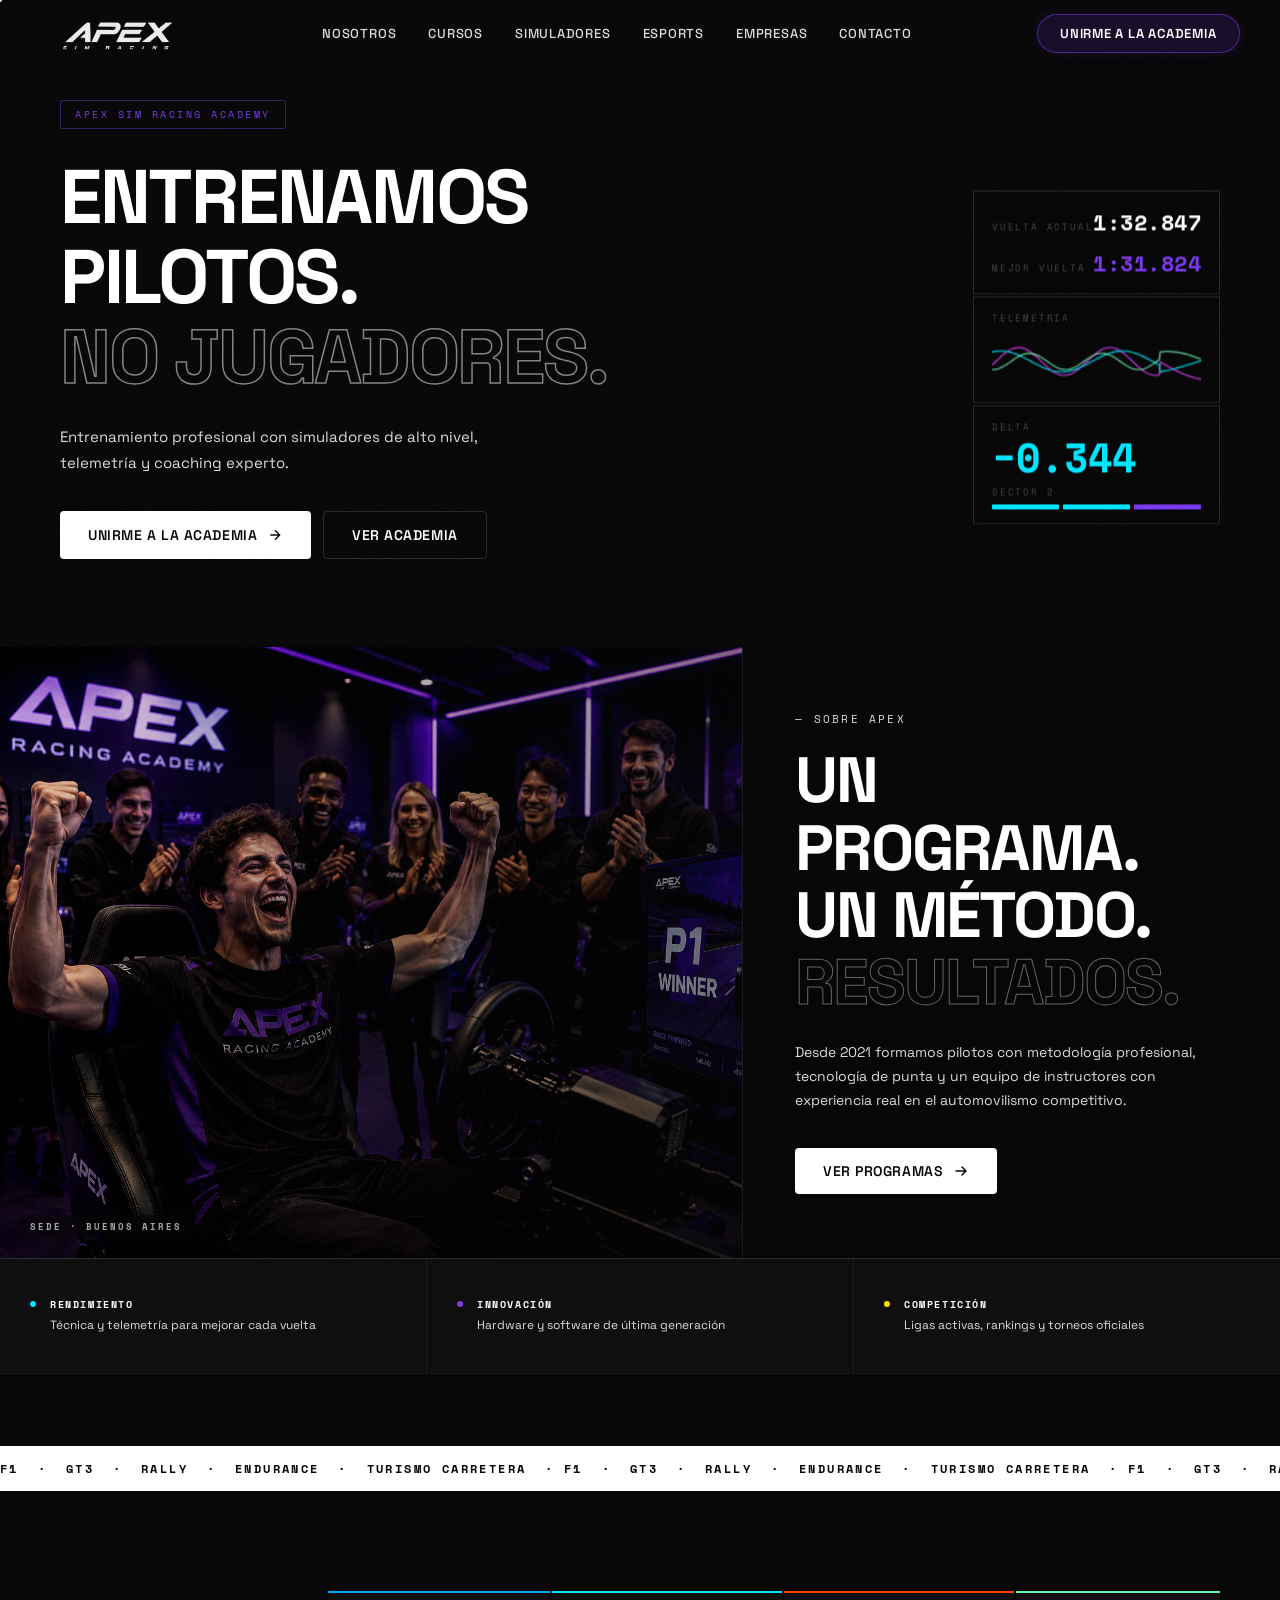
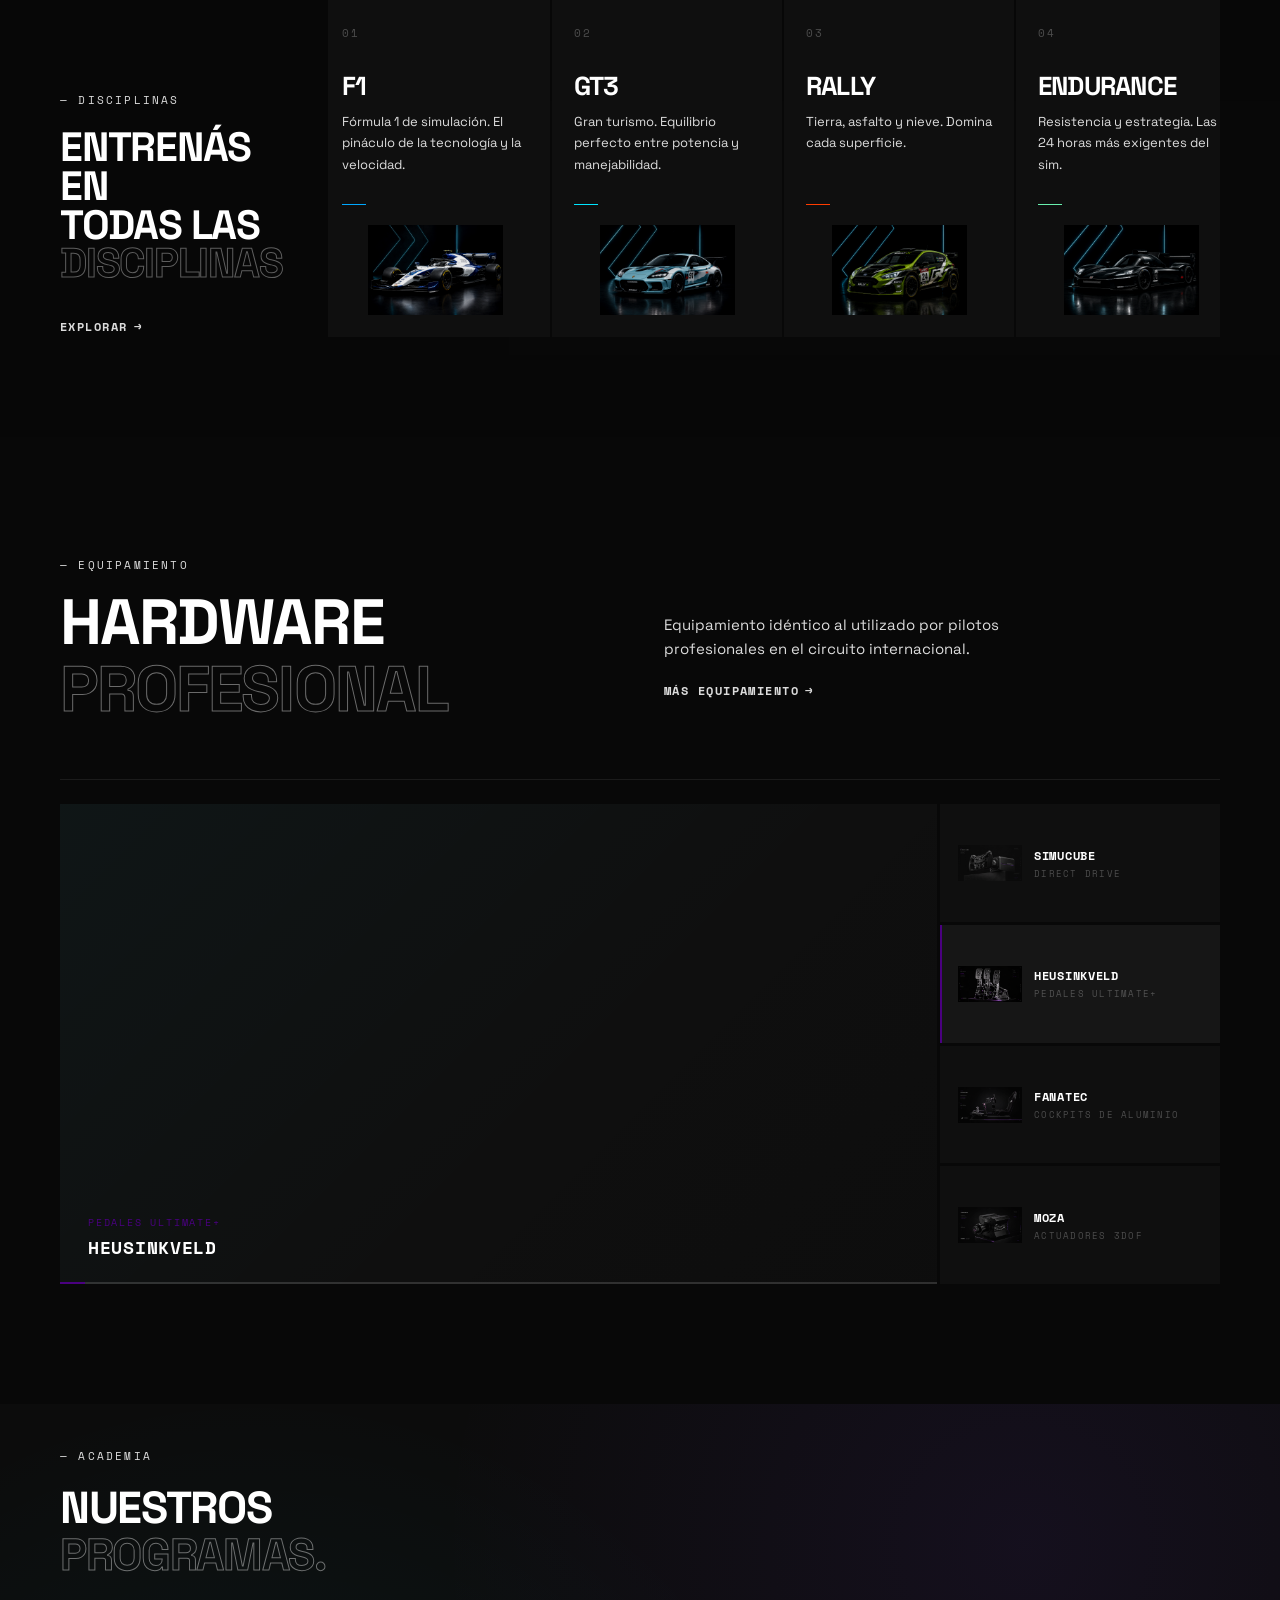
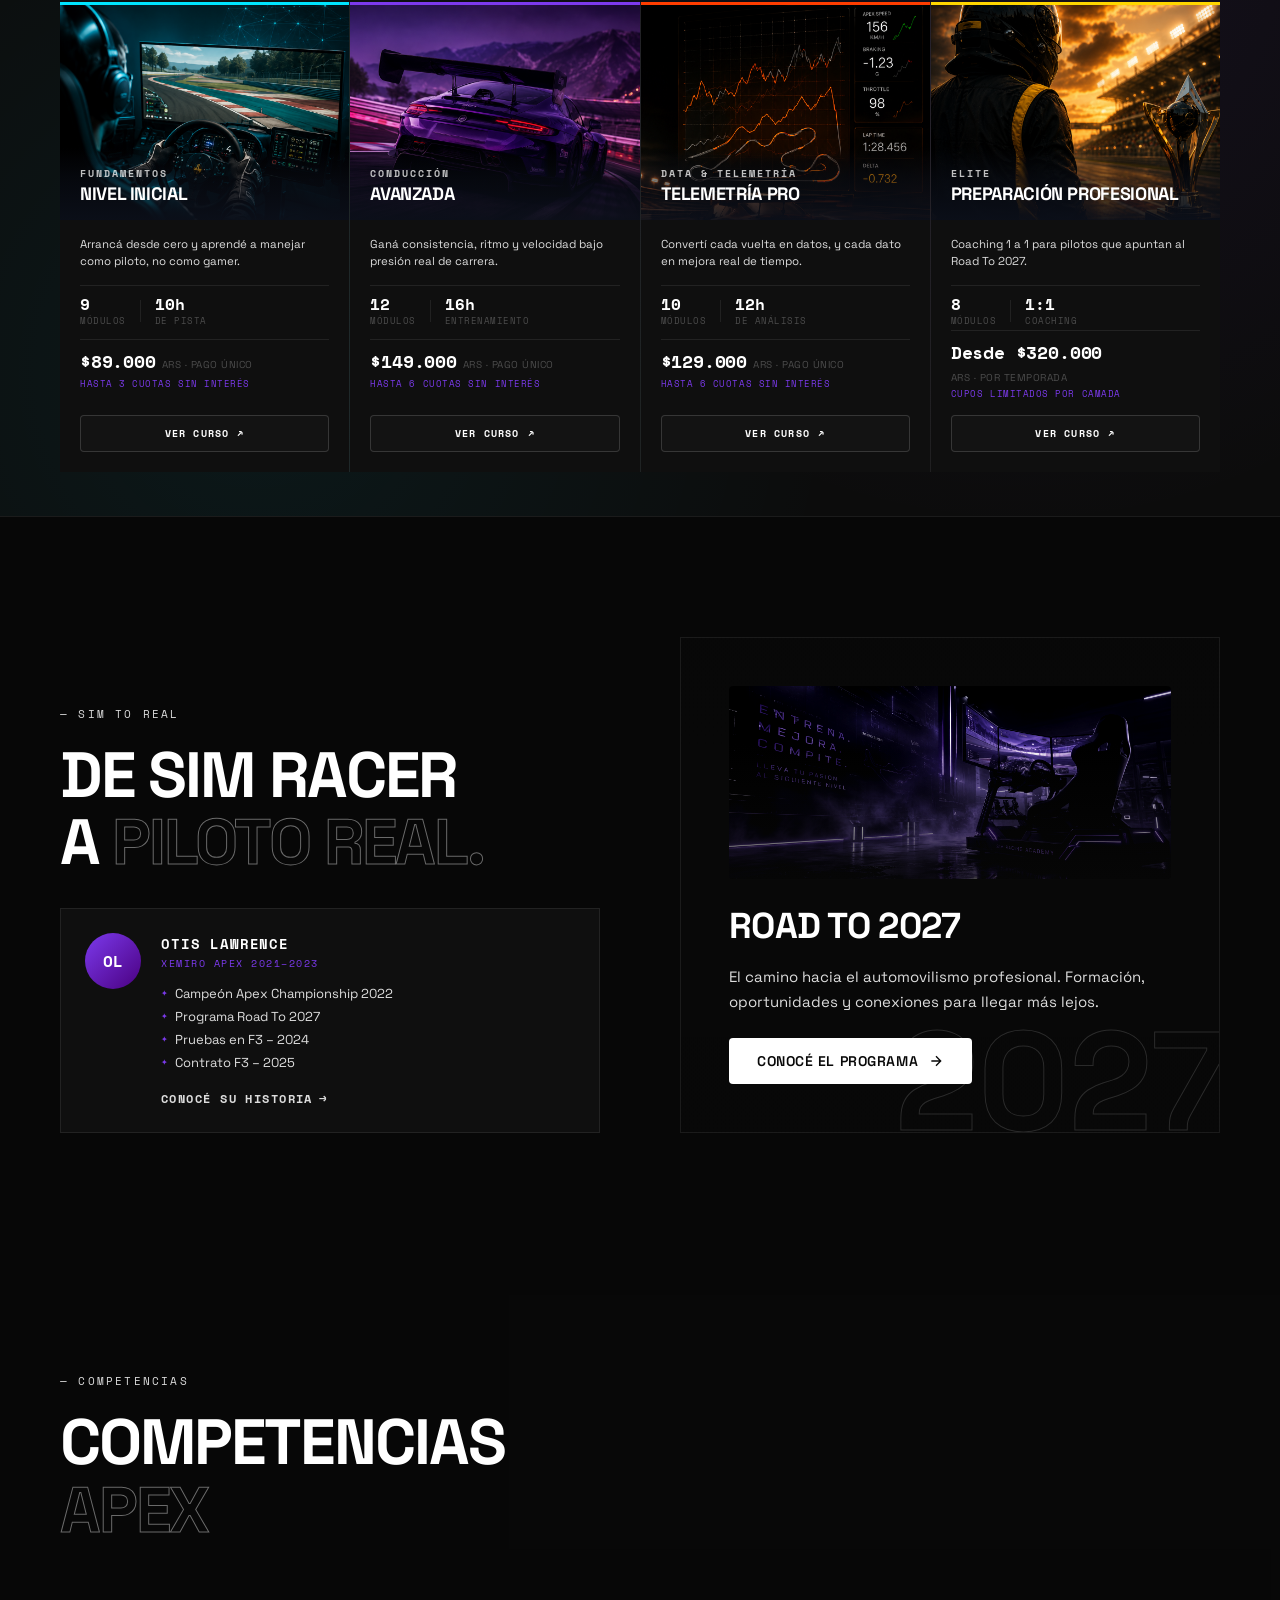
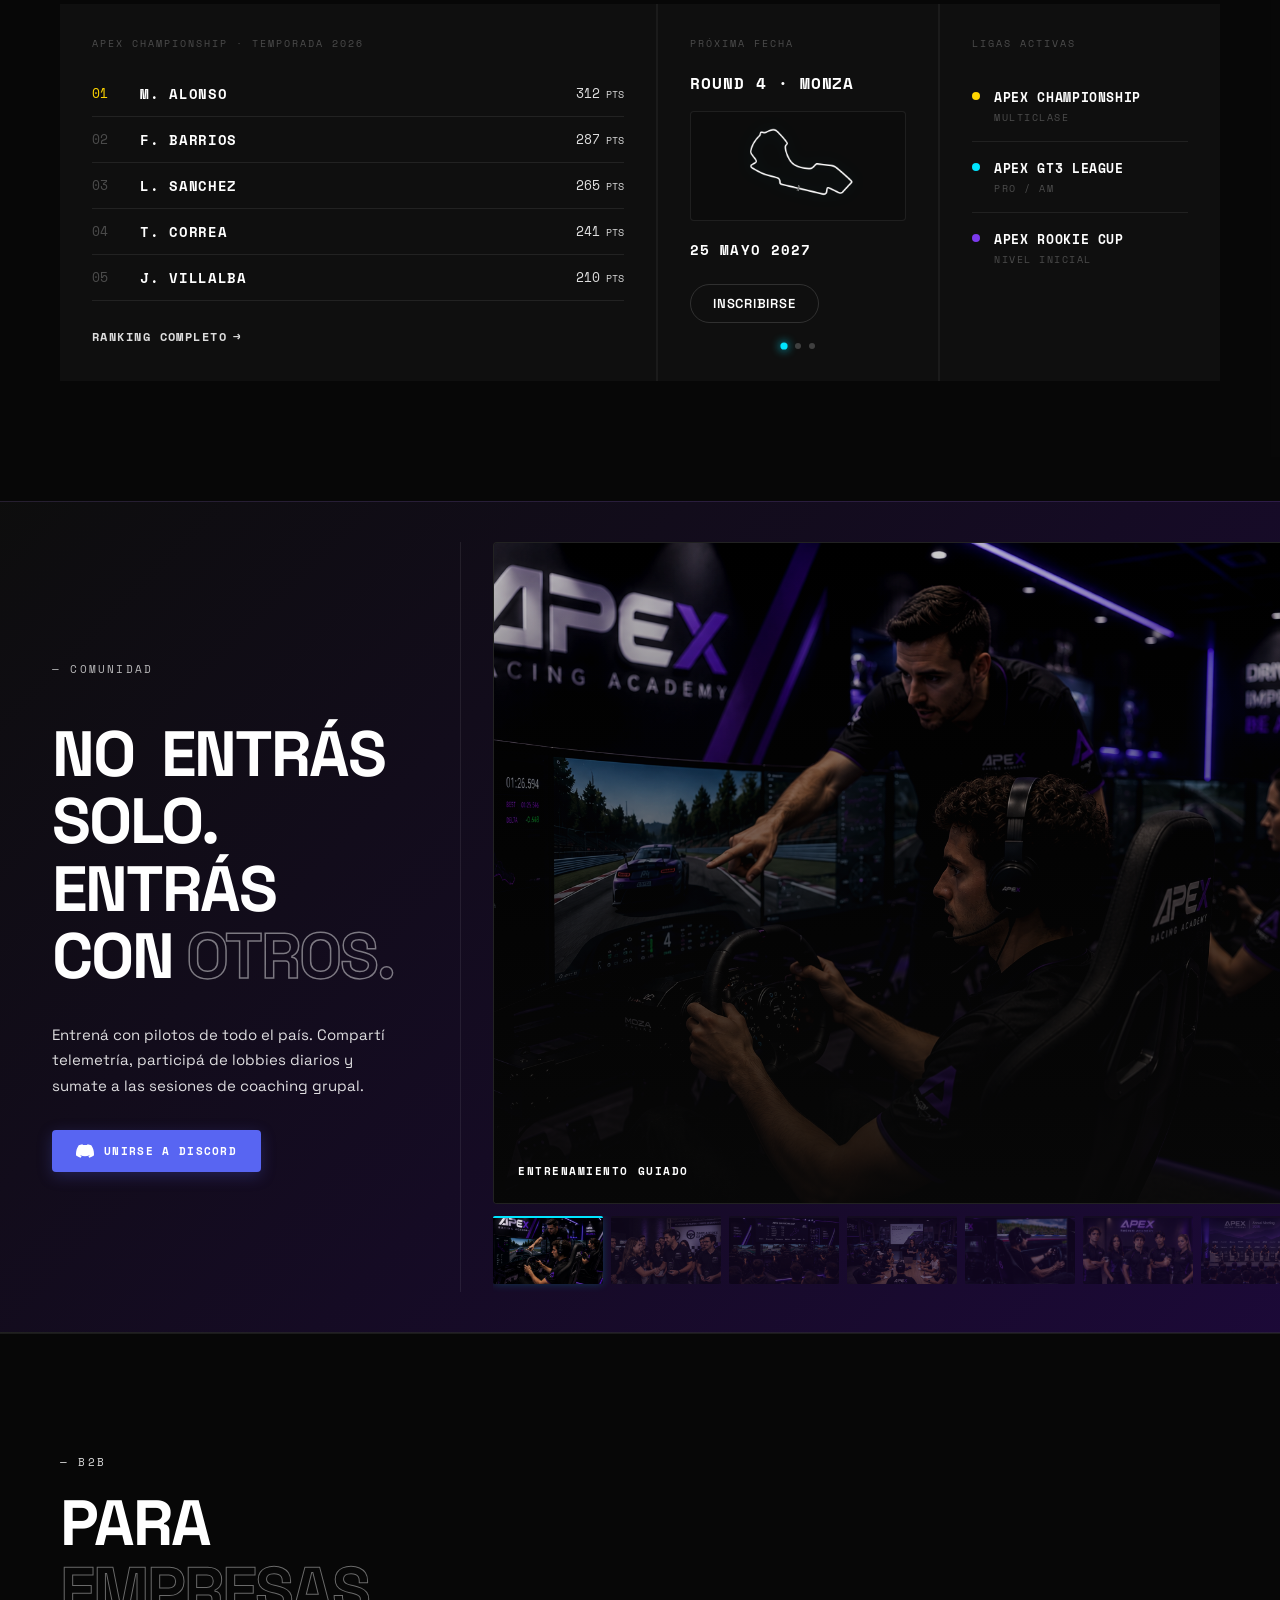
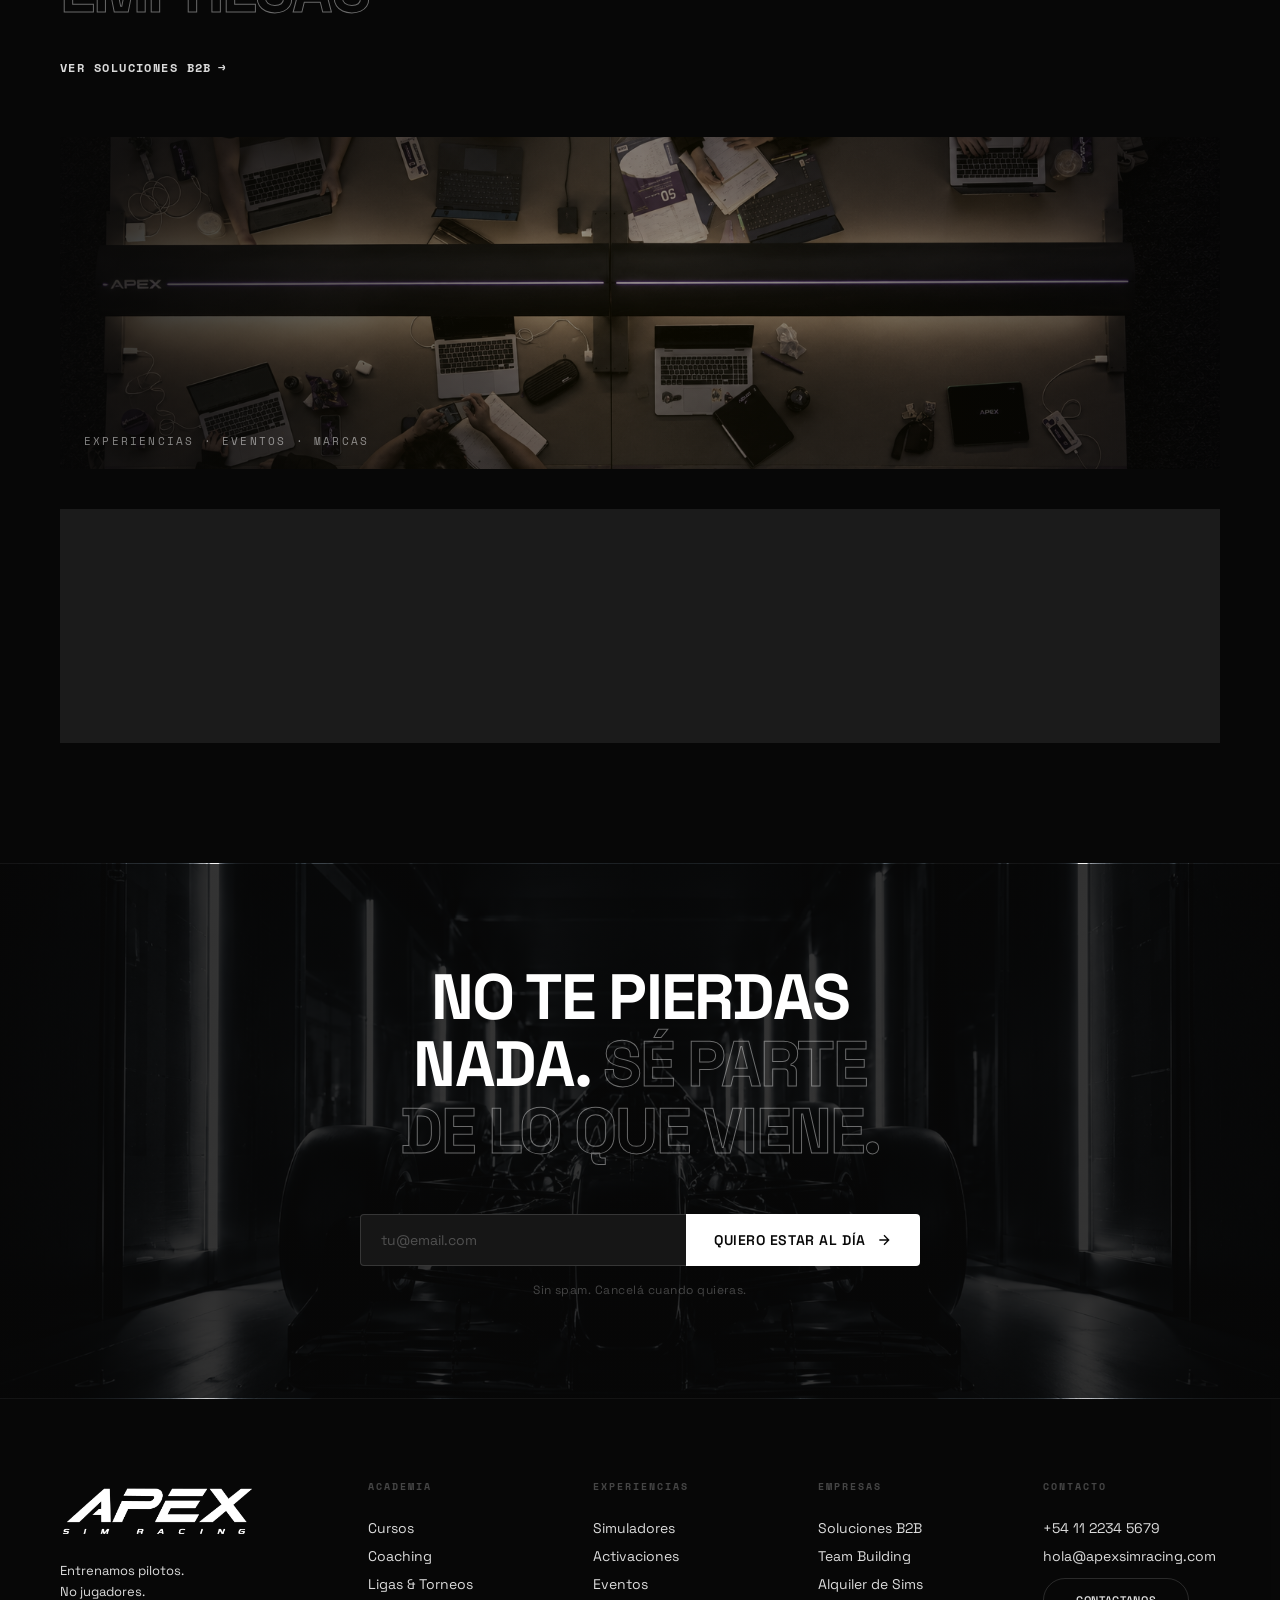
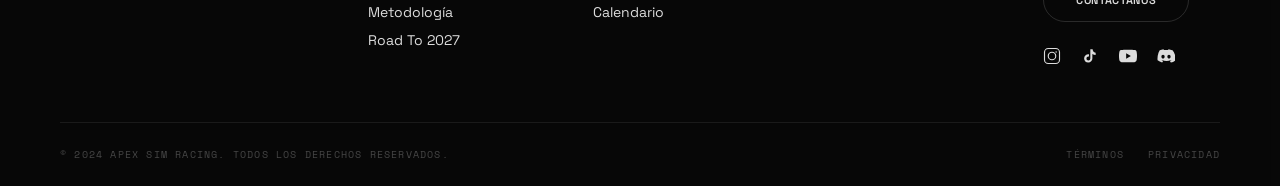
==== commit b40932da: "v5" ====
--- a/index.html
+++ b/index.html
@@ -593,8 +593,10 @@
         <span class="reveal-word">ENTRÁS</span>
         <span class="reveal-word">SOLO.</span>
         <br>
-        <span class="reveal-word">ENTRÁS CON</span>
-        <span class="reveal-word accent">OTROS.</span>
+        <span class="reveal-word">ENTRÁS</span>
+        <span style="white-space: nowrap; display: inline-block;">
+          <span class="reveal-word">CON</span><span class="reveal-word accent" style="margin-right: 0;">OTROS.</span>
+        </span>
       </h2>
       <div class="community-sub">
         <p>Entrená con pilotos de todo el país. Compartí telemetría, participá de lobbies diarios y sumate a las sesiones de coaching grupal.</p>
@@ -604,47 +606,45 @@
         </a>
       </div>
     </div>
-    <div class="community-grid" id="communityGrid">
-      <div class="cg-item cg-tall">
-        <img src="assets/Entrenamiento_APEX.png" alt="Piloto entrenando en simulador Apex" />
+    <div class="community-gallery-container" id="communityGallery">
+      <!-- Imagen Grande Principal -->
+      <div class="community-gallery-main">
+        <button class="community-nav-btn prev-btn" id="communityPrevBtn" aria-label="Anterior">
+          <svg viewBox="0 0 24 24" fill="none" stroke="currentColor" stroke-width="2"><path d="M15 18l-6-6 6-6"/></svg>
+        </button>
+        
+        <img src="assets/Entrenamiento_APEX.png" alt="Comunidad Apex" id="communityMainImg" />
         <div class="cg-overlay">
-          <span class="cg-label">ENTRENAMIENTO GUIADO</span>
-        </div>
-      </div>
-      <div class="cg-item">
-        <img src="assets/gallery5.jpg" alt="Pilotos de la academia en evento" />
-        <div class="cg-overlay">
-          <span class="cg-label">EVENTOS PRESENCIALES</span>
-        </div>
-      </div>
-      <div class="cg-item">
-        <img src="assets/Competencia_APEX_Cup.png" alt="Comunidad Apex compitiendo en liga" />
-        <div class="cg-overlay">
-          <span class="cg-label">APEX CUP LEAGUE</span>
-        </div>
-      </div>
-      <div class="cg-item">
-        <img src="assets/gallery4.jpg" alt="Sesión de coaching grupal" />
-        <div class="cg-overlay">
-          <span class="cg-label">COACHING GRUPAL</span>
-        </div>
-      </div>
-      <div class="cg-item">
-        <img src="assets/practicaensimulador_APEX.png" alt="Practica en simulador" />
-        <div class="cg-overlay">
-          <span class="cg-label">PRÁCTICAS LIBRES</span>
-        </div>
-      </div>
-      <div class="cg-item cg-wide">
-        <img src="assets/Equipo_Apex.png" alt="Encuentro de la comunidad Apex Sim Racing" />
-        <div class="cg-overlay">
-          <span class="cg-label">COMUNIDAD APEX</span>
-        </div>
-      </div>
-      <div class="cg-item">
-        <img src="assets/event.png" alt="Evento Apex Sim Racing" style="width:100%;height:100%;object-fit:cover;display:block;" />
-        <div class="cg-overlay">
-          <span class="cg-label">EVENTO FIN DE AÑO</span>
+          <span class="cg-label" id="communityMainLabel">ENTRENAMIENTO GUIADO</span>
+        </div>
+        
+        <button class="community-nav-btn next-btn" id="communityNextBtn" aria-label="Siguiente">
+          <svg viewBox="0 0 24 24" fill="none" stroke="currentColor" stroke-width="2"><path d="M9 18l6-6-6-6"/></svg>
+        </button>
+      </div>
+      
+      <!-- Miniaturas / Thumbnails -->
+      <div class="community-gallery-thumbs" id="communityThumbs">
+        <div class="community-thumb active" data-index="0" data-src="assets/Entrenamiento_APEX.png" data-label="ENTRENAMIENTO GUIADO">
+          <img src="assets/Entrenamiento_APEX.png" alt="Miniatura Entrenamiento" />
+        </div>
+        <div class="community-thumb" data-index="1" data-src="assets/gallery5.jpg" data-label="EVENTOS PRESENCIALES">
+          <img src="assets/gallery5.jpg" alt="Miniatura Eventos" />
+        </div>
+        <div class="community-thumb" data-index="2" data-src="assets/Competencia_APEX_Cup.png" data-label="APEX CUP LEAGUE">
+          <img src="assets/Competencia_APEX_Cup.png" alt="Miniatura Apex Cup" />
+        </div>
+        <div class="community-thumb" data-index="3" data-src="assets/gallery4.jpg" data-label="COACHING GRUPAL">
+          <img src="assets/gallery4.jpg" alt="Miniatura Coaching" />
+        </div>
+        <div class="community-thumb" data-index="4" data-src="assets/practicaensimulador_APEX.png" data-label="PRÁCTICAS LIBRES">
+          <img src="assets/practicaensimulador_APEX.png" alt="Miniatura Prácticas" />
+        </div>
+        <div class="community-thumb" data-index="5" data-src="assets/Equipo_Apex.png" data-label="COMUNIDAD APEX">
+          <img src="assets/Equipo_Apex.png" alt="Miniatura Equipo" />
+        </div>
+        <div class="community-thumb" data-index="6" data-src="assets/event.png" data-label="ENCUENTRO FIN DE AÑO">
+          <img src="assets/event.png" alt="Miniatura Fin de Año" />
         </div>
       </div>
     </div>
--- a/styles.css
+++ b/styles.css
@@ -30,7 +30,7 @@
 
 /* ── RESET ── */
 *, *::before, *::after { box-sizing: border-box; margin: 0; padding: 0; }
-html { scroll-behavior: smooth; font-size: 16px; }
+html { scroll-behavior: smooth; font-size: 16px; scroll-padding-top: var(--nav-h); }
 body {
   font-family: var(--font);
   background: var(--bg);
@@ -1207,7 +1207,7 @@
 .hw-full-layout {
   display: flex;
   flex-direction: column;
-  gap: 56px;
+  gap: 24px;
 }
 
 .hw-top {
@@ -1215,7 +1215,7 @@
   grid-template-columns: 1fr 1fr;
   gap: 48px;
   align-items: center;
-  padding-bottom: 48px;
+  padding-bottom: 24px;
   border-bottom: 1px solid var(--border);
 }
 
@@ -1425,12 +1425,14 @@
 /* ═══ COMMUNITY ═══ */
 .community-section {
   background: linear-gradient(135deg, rgba(14,14,14,0.95) 0%, rgba(30,10,60,0.92) 100%);
-  padding: 56px 0;
+  padding: 40px 40px 40px 0;
   display: grid;
   grid-template-columns: 460px 1fr;
   overflow: hidden;
   border-top: 1px solid var(--border);
   border-bottom: 1px solid var(--border);
+  min-height: calc(100vh - var(--nav-h));
+  box-sizing: border-box;
 }
 
 .community-inner {
@@ -1492,143 +1494,159 @@
   transform: translateY(-2px);
 }
 
-/* Asymmetrical gallery grid */
-.community-grid {
-  display: grid;
-  grid-template-columns: 240px 1fr 1fr;
-  grid-template-rows: 130px 130px 180px;
-  gap: 4px;
-  background: var(--border);
+/* ═══ INTERACTIVE COMMUNITY GALLERY ═══ */
+.community-gallery-container {
+  display: flex;
+  flex-direction: column;
+  gap: 12px;
+  width: 100%;
+  height: 100%;
+  align-self: stretch;
   border-left: 1px solid var(--border);
-  align-self: center;
-}
-
-.cg-item {
+  padding: 0 0 0 32px;
+  box-sizing: border-box;
+}
+
+.community-gallery-main {
   position: relative;
+  flex: 1;
+  min-height: 0;
+  background: var(--bg2);
   overflow: hidden;
-  background: var(--bg2);
-}
-
-.cg-item img {
+  border: 1px solid var(--border);
+  border-radius: 4px;
+}
+
+.community-gallery-main img {
+  position: absolute;
+  inset: 0;
   width: 100%;
   height: 100%;
   object-fit: cover;
   display: block;
-  filter: brightness(0.85) contrast(1.05);
-  transition: transform 0.8s var(--ease), filter 0.5s;
-}
-
-.cg-item:hover img {
-  transform: scale(1.03);
-  filter: brightness(1) contrast(1.08);
-}
-
-/* Labels on hover */
-.cg-overlay {
+  filter: brightness(0.8) contrast(1.05);
+  transition: opacity 0.35s ease, transform 0.6s var(--ease);
+}
+
+.community-gallery-main img.fade-out {
+  opacity: 0;
+  transform: scale(1.02);
+}
+
+/* Nav arrows on main gallery */
+.community-nav-btn {
+  position: absolute;
+  top: 50%;
+  transform: translateY(-50%);
+  background: rgba(8, 8, 8, 0.7);
+  border: 1px solid rgba(255, 255, 255, 0.15);
+  color: var(--white);
+  width: 44px;
+  height: 44px;
+  border-radius: 50%;
+  display: flex;
+  align-items: center;
+  justify-content: center;
+  cursor: none;
+  z-index: 10;
+  transition: all 0.3s var(--ease);
+  opacity: 0;
+  pointer-events: none;
+}
+
+.community-gallery-main:hover .community-nav-btn {
+  opacity: 1;
+  pointer-events: all;
+}
+
+.community-nav-btn:hover {
+  background: var(--cyan);
+  color: #080808;
+  border-color: var(--cyan);
+  box-shadow: 0 0 15px rgba(0, 229, 255, 0.4);
+}
+
+.community-nav-btn.prev-btn { left: 20px; }
+.community-nav-btn.next-btn { right: 20px; }
+
+.community-nav-btn svg {
+  width: 20px;
+  height: 20px;
+}
+
+/* Overlays on main */
+.community-gallery-main .cg-overlay {
   position: absolute;
   inset: 0;
-  background: linear-gradient(to top, rgba(8,8,8,0.85) 0%, rgba(8,8,8,0.3) 50%, transparent 100%);
-  opacity: 0;
-  transition: opacity 0.3s;
+  background: linear-gradient(to top, rgba(8,8,8,0.9) 0%, rgba(8,8,8,0.3) 60%, transparent 100%);
   display: flex;
   align-items: flex-end;
-  padding: 20px;
+  padding: 24px;
   pointer-events: none;
 }
-.cg-item:hover .cg-overlay {
-  opacity: 1;
-}
 
 .cg-label {
   font-family: var(--mono);
-  font-size: 10px;
+  font-size: 11px;
   font-weight: 700;
   letter-spacing: 0.14em;
   color: var(--white);
   text-transform: uppercase;
 }
 
-/* Layout overrides */
-.cg-tall {
-  grid-row: span 2;
-}
-.cg-wide {
-  grid-column: span 2;
-}
-
-/* Discord Invite stats card inside grid */
-.cg-card {
-  background: rgba(8,8,8,0.8);
-  padding: 20px 22px;
-  display: flex;
-  flex-direction: column;
-  justify-content: center;
-  border-left: 1px solid var(--border);
+/* Thumbnails row */
+.community-gallery-thumbs {
+  display: flex;
+  gap: 8px;
+  height: 76px;
+  flex-shrink: 0;
+  overflow-x: auto;
+  overflow-y: hidden;
+  padding-bottom: 8px;
+  scrollbar-width: thin;
+  scrollbar-color: rgba(255, 255, 255, 0.15) transparent;
+  box-sizing: border-box;
+}
+
+.community-gallery-thumbs::-webkit-scrollbar {
+  height: 4px;
+}
+.community-gallery-thumbs::-webkit-scrollbar-thumb {
+  background: rgba(255, 255, 255, 0.15);
+  border-radius: 2px;
+}
+
+.community-thumb {
+  width: 110px;
+  height: 68px;
+  flex-shrink: 0;
   position: relative;
   overflow: hidden;
-}
-.cg-card::before {
-  content: '';
-  position: absolute;
-  top: 0; left: 0; right: 0; bottom: 0;
-  background: radial-gradient(circle at 100% 100%, rgba(88, 101, 242, 0.15), transparent 60%);
-  pointer-events: none;
-}
-
-.cgc-tag {
-  font-family: var(--mono);
-  font-size: 9px;
-  letter-spacing: 0.16em;
-  color: #5865F2;
-  font-weight: 700;
-  text-transform: uppercase;
-  margin-bottom: 6px;
-}
-
-.cgc-num {
-  font-family: var(--mono);
-  font-size: 28px;
-  font-weight: 700;
-  color: var(--white);
-  line-height: 1;
-  letter-spacing: -0.02em;
-}
-
-.cgc-label {
-  font-family: var(--mono);
-  font-size: 10px;
-  letter-spacing: 0.12em;
-  color: var(--muted);
-  text-transform: uppercase;
-  margin-bottom: 8px;
-}
-
-.cgc-desc {
-  font-size: 12px;
-  line-height: 1.45;
-  color: var(--muted2);
-  margin-bottom: 12px;
-}
-
-.cgc-link {
-  font-family: var(--mono);
-  font-size: 11px;
-  font-weight: 700;
-  letter-spacing: 0.12em;
-  color: var(--white);
-  text-transform: uppercase;
-  display: inline-flex;
-  align-items: center;
-  gap: 6px;
-  transition: color 0.25s, gap 0.25s;
-}
-.cgc-link span { transition: transform 0.25s; }
-.cgc-link:hover {
-  color: #5865F2;
-}
-.cgc-link:hover span {
-  transform: translateX(4px);
-}
+  background: var(--bg2);
+  cursor: none;
+  border-top: 2px solid transparent;
+  opacity: 0.4;
+  transition: all 0.3s var(--ease);
+  border-radius: 2px;
+}
+
+.community-thumb img {
+  width: 100%;
+  height: 100%;
+  object-fit: cover;
+  display: block;
+}
+
+.community-thumb:hover {
+  opacity: 0.85;
+}
+
+.community-thumb.active {
+  opacity: 1;
+  border-top-color: var(--cyan);
+  box-shadow: 0 0 10px rgba(0, 229, 255, 0.2);
+}
+
 
 /* ═══ COMPETITIONS ═══ */
 .competitions-section {
@@ -2197,11 +2215,10 @@
   .emp-grid { grid-template-columns: repeat(2, 1fr); }
   .footer-top { grid-template-columns: repeat(3, 1fr); }
   .str-inner { grid-template-columns: 1fr; }
-  .community-section { grid-template-columns: 1fr; gap: 48px; }
-  .community-grid {
-    grid-template-columns: 180px 1fr 1fr;
-    grid-template-rows: 150px 150px 180px;
+  .community-section { grid-template-columns: 1fr; gap: 48px; padding: 40px 24px; min-height: auto; }
+  .community-gallery-container {
     border-left: none;
+    padding: 24px 0 0 0;
     border-top: 1px solid var(--border);
   }
   .sa-layout { grid-template-columns: 1fr; gap: 40px; }
@@ -2298,16 +2315,13 @@
   .comp-header { margin-bottom: 36px; }
 
   /* ── Community ── */
-  .community-section { grid-template-columns: 1fr; padding: 0; }
+  .community-section { grid-template-columns: 1fr; padding: 0 0 40px 0; min-height: auto; }
   .community-inner { padding: 40px 20px 28px; }
   .community-title { font-size: clamp(24px, 8vw, 36px); }
   .community-sub p { max-width: 100%; }
-  .community-grid { grid-template-columns: 1fr 1fr; border-top: 1px solid var(--border); }
-  .cg-tall { grid-row: span 2; }
-  .cg-wide { grid-column: span 2; grid-row: auto; }
-  .cg-item { min-height: 130px; }
-  .cg-overlay { opacity: 1; background: linear-gradient(to top, rgba(8,8,8,0.75) 0%, transparent 60%); }
-  .cg-card { border-left: none; border-top: 1px solid var(--border); padding: 24px 20px; }
+  .community-gallery-container { border-left: none; border-top: 1px solid var(--border); padding: 20px 20px 0 20px; }
+  .community-gallery-main { height: 340px; flex: none; }
+  .community-nav-btn { opacity: 1; pointer-events: all; width: 36px; height: 36px; }
 
   /* ── Empresas ── */
   .emp-grid { grid-template-columns: 1fr; }
@@ -2966,9 +2980,8 @@
   .hero-cta-row .btn-primary,
   .hero-cta-row .btn-ghost { font-size: 12px; padding: 14px 20px; }
 
-  /* Community grid */
-  .community-grid { grid-template-columns: 1fr; }
-  .cg-tall, .cg-wide { grid-column: 1; grid-row: auto; }
+  /* Community gallery thumbs gap */
+  .community-gallery-thumbs { gap: 6px; }
 
   /* Emp */
   .emp-grid { grid-template-columns: 1fr; }
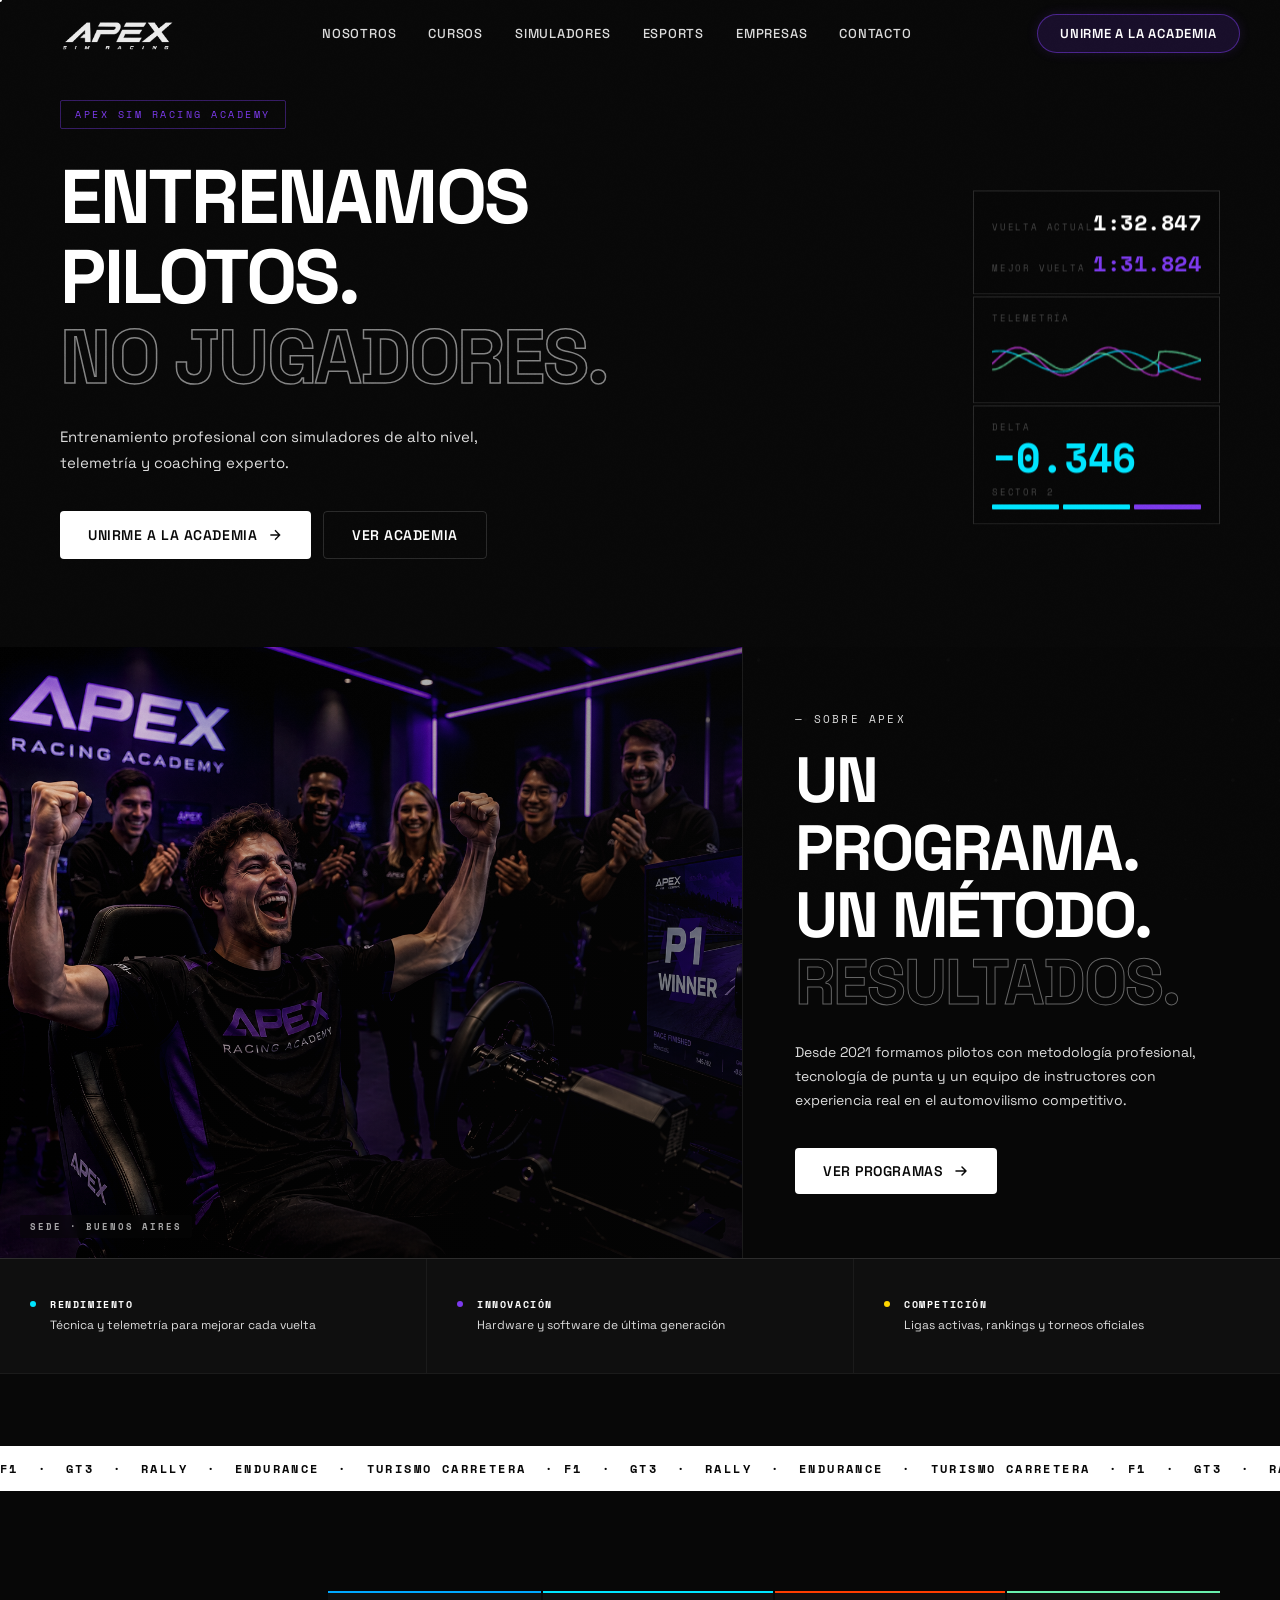
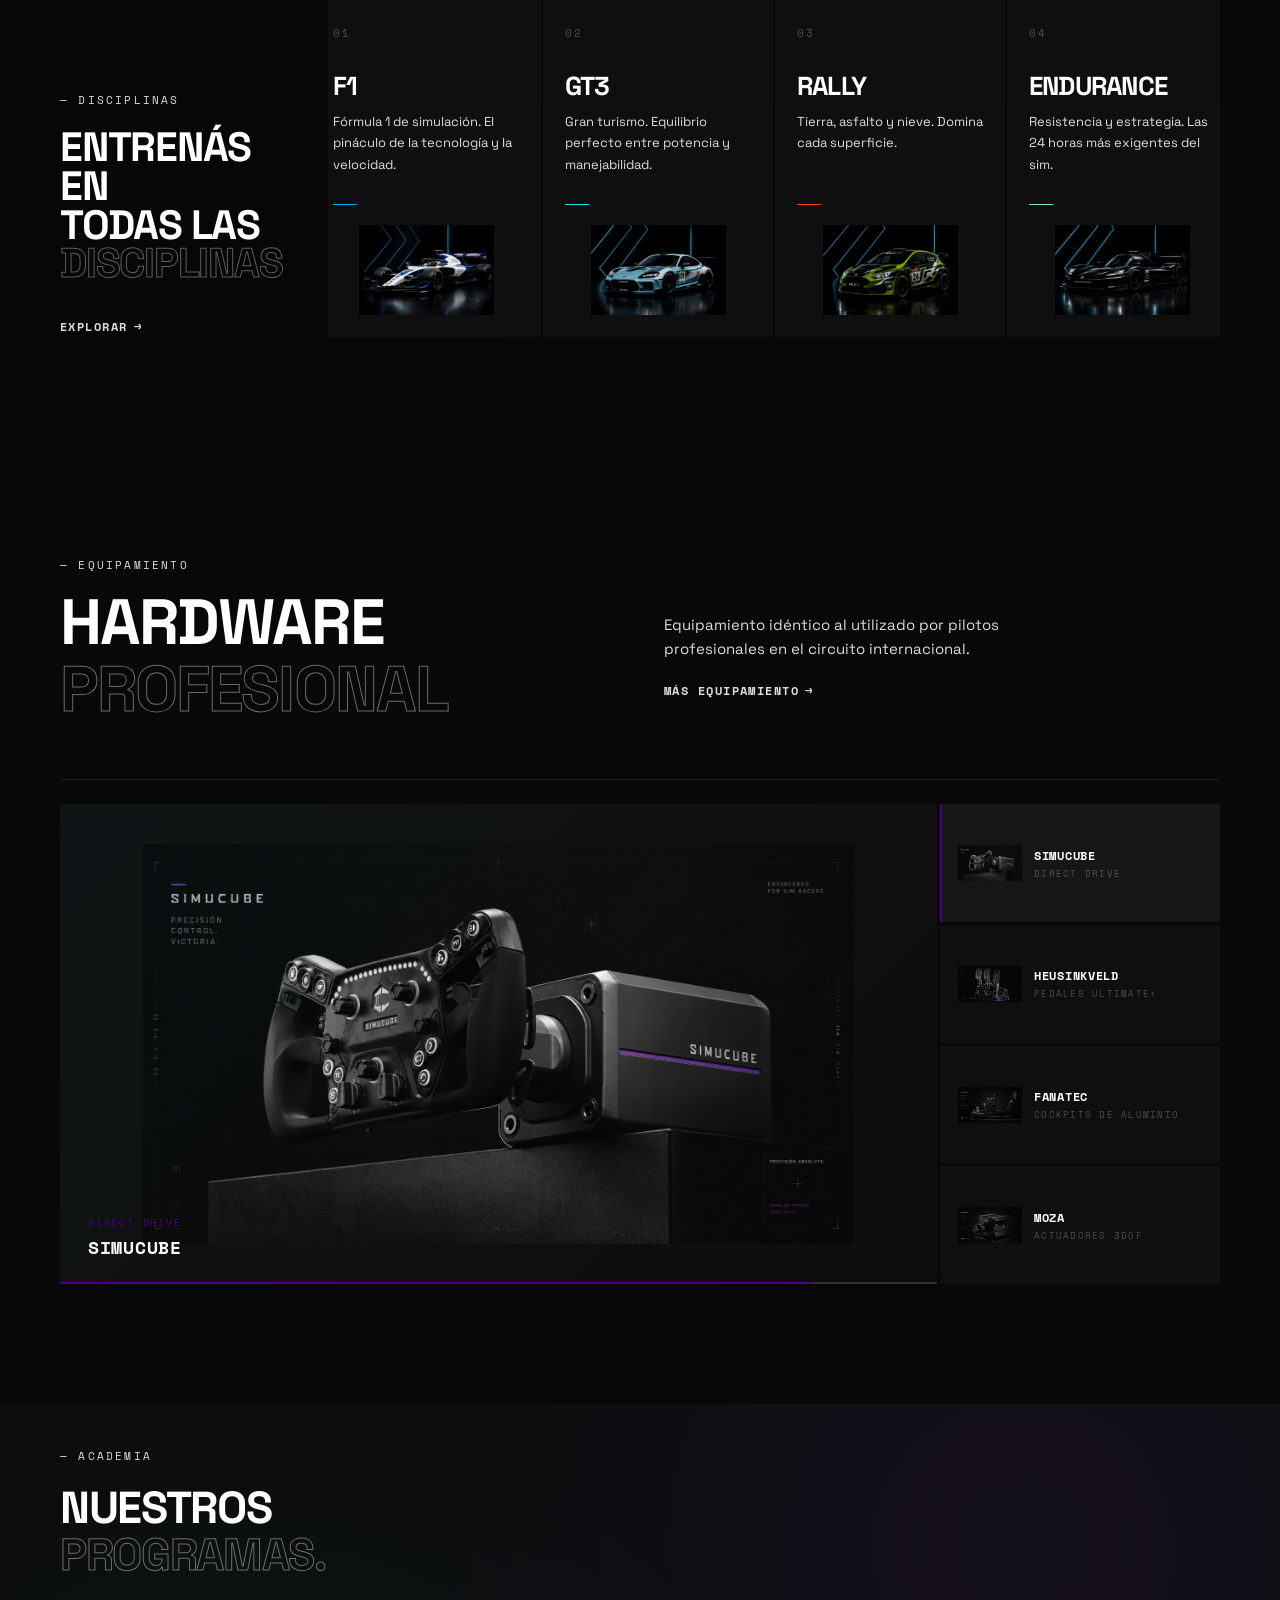
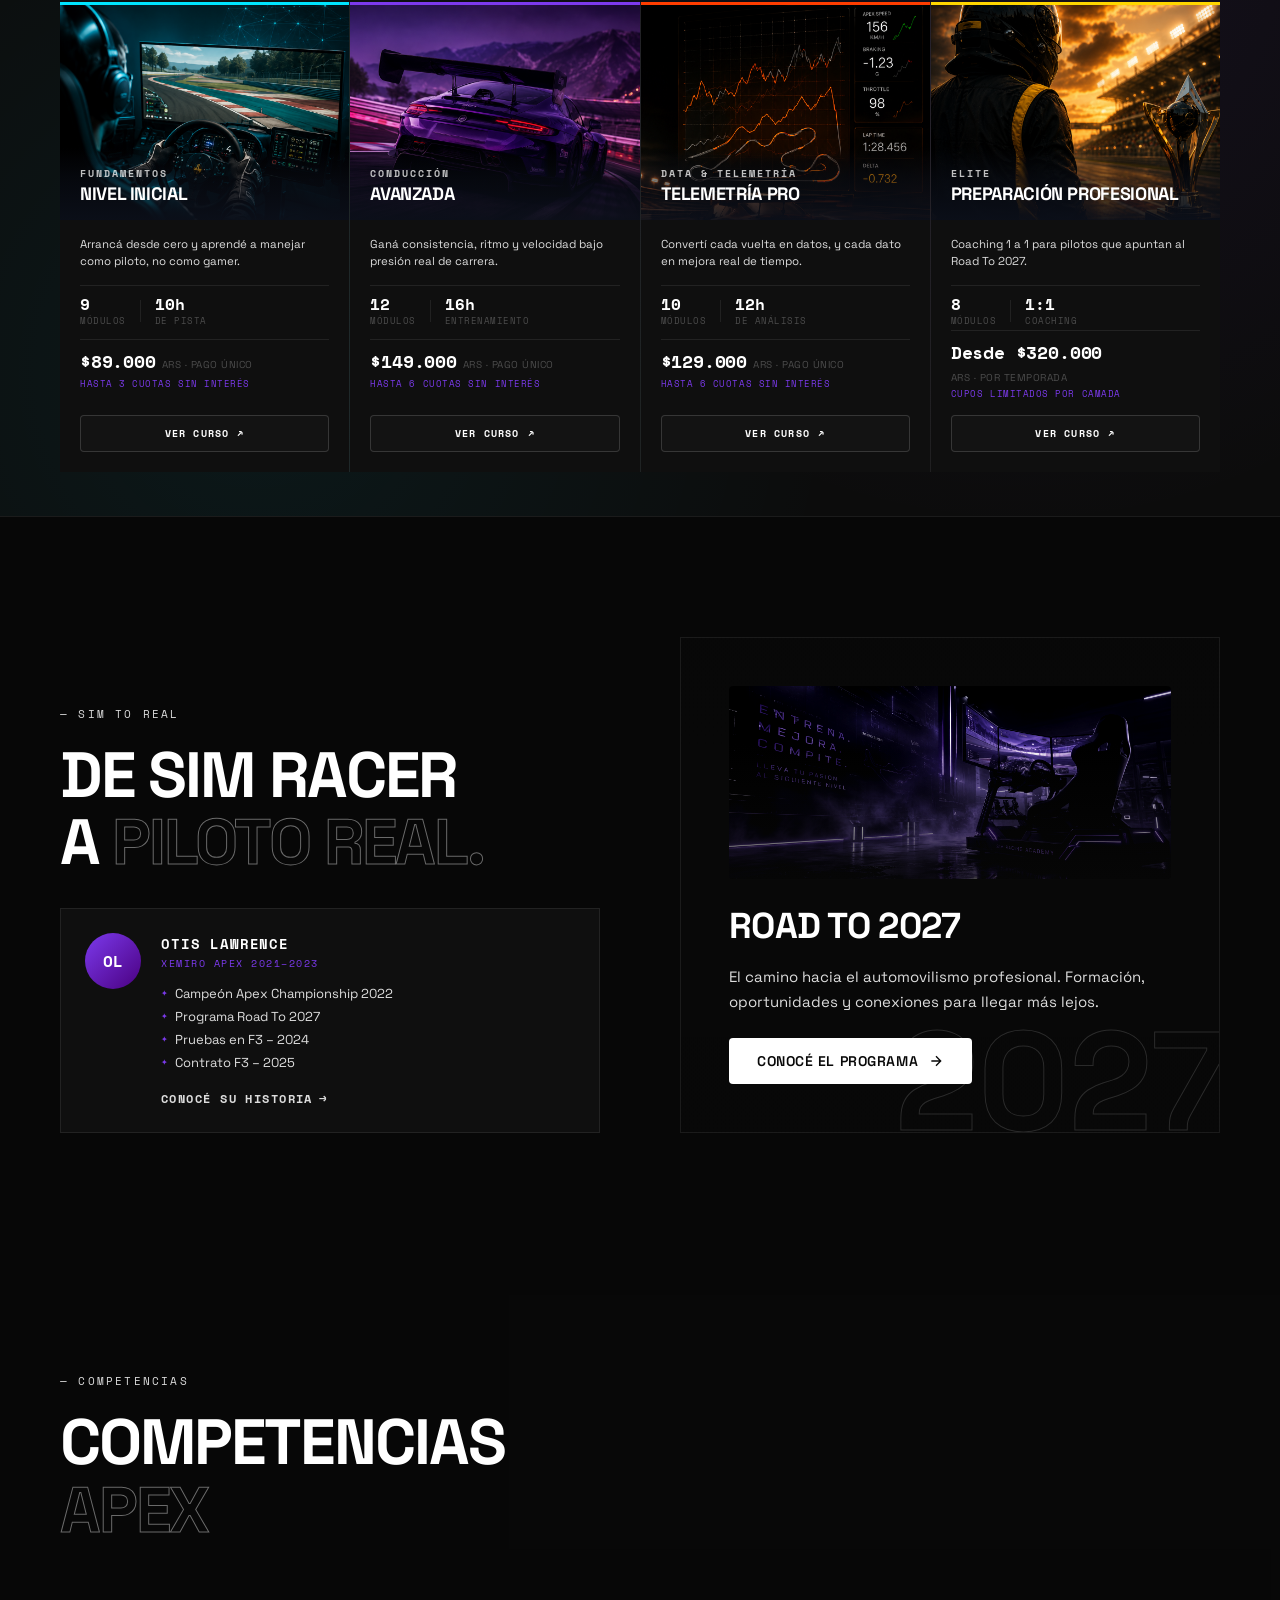
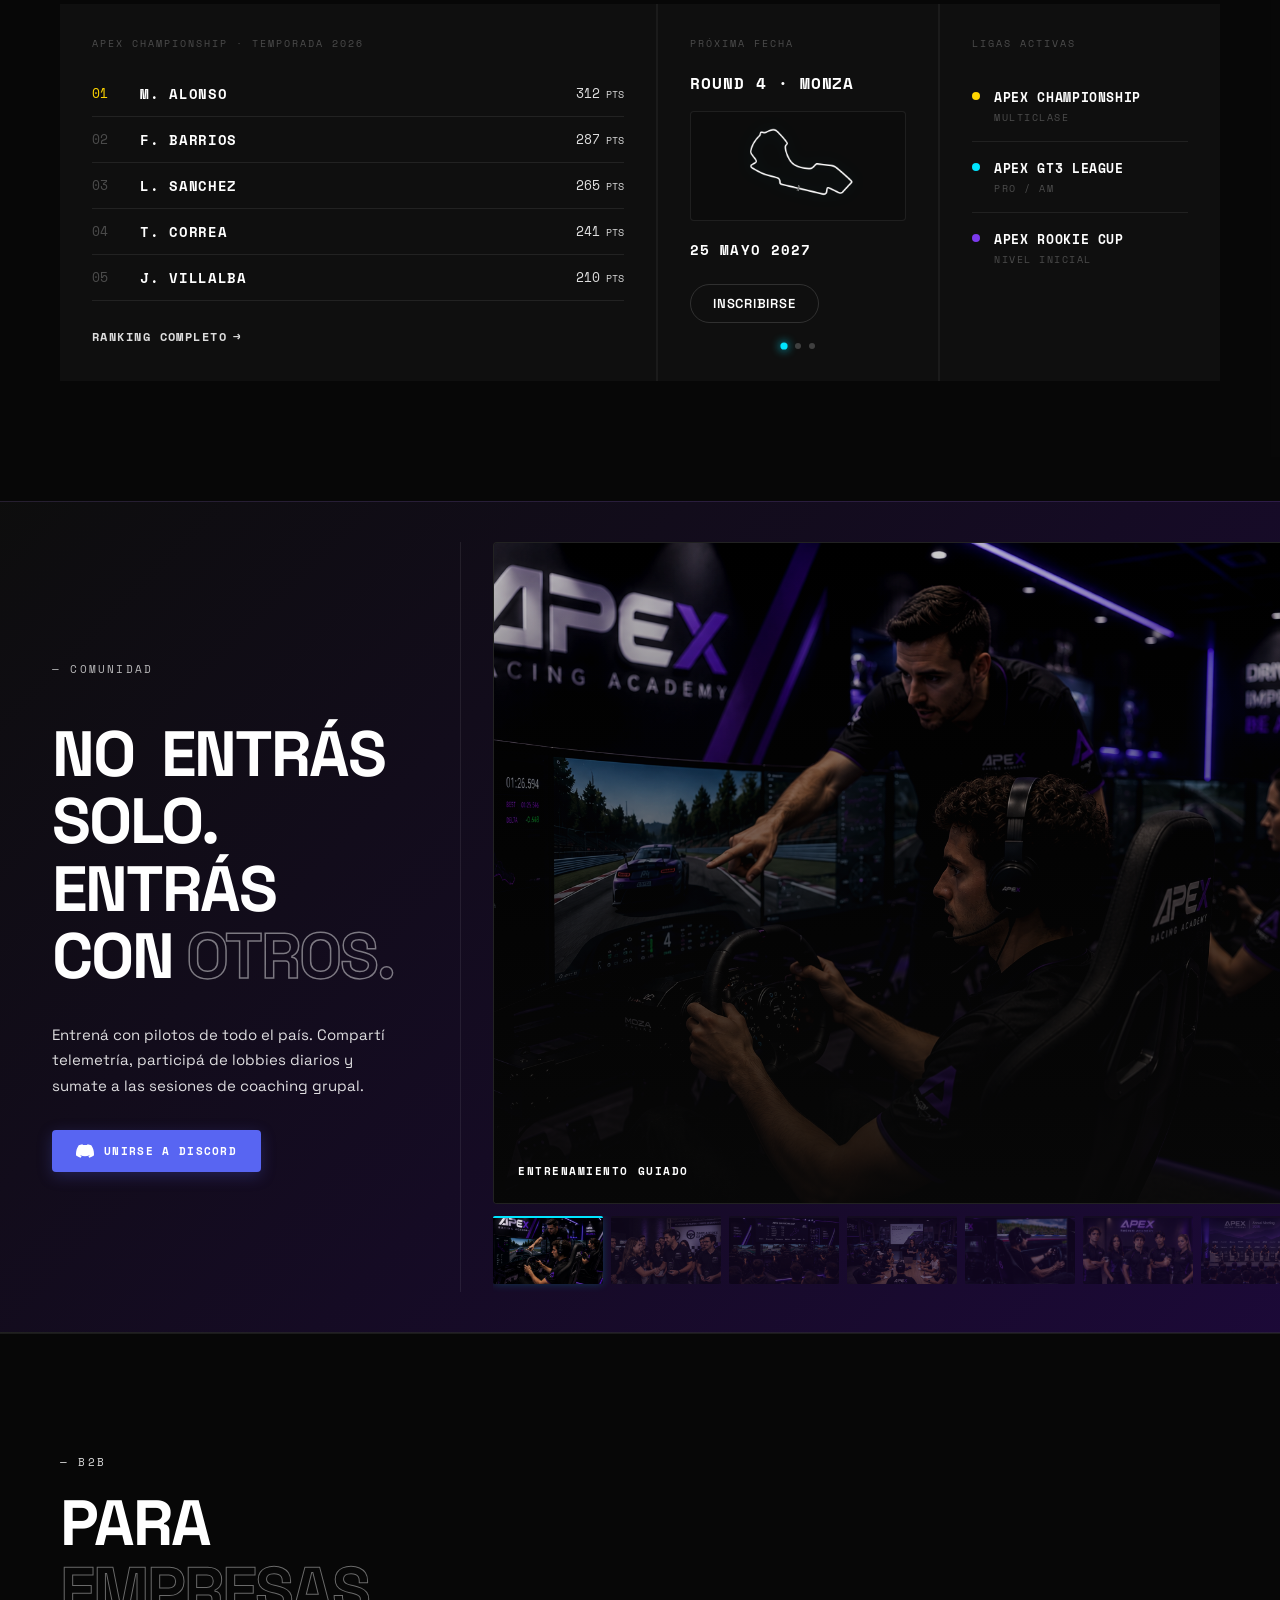
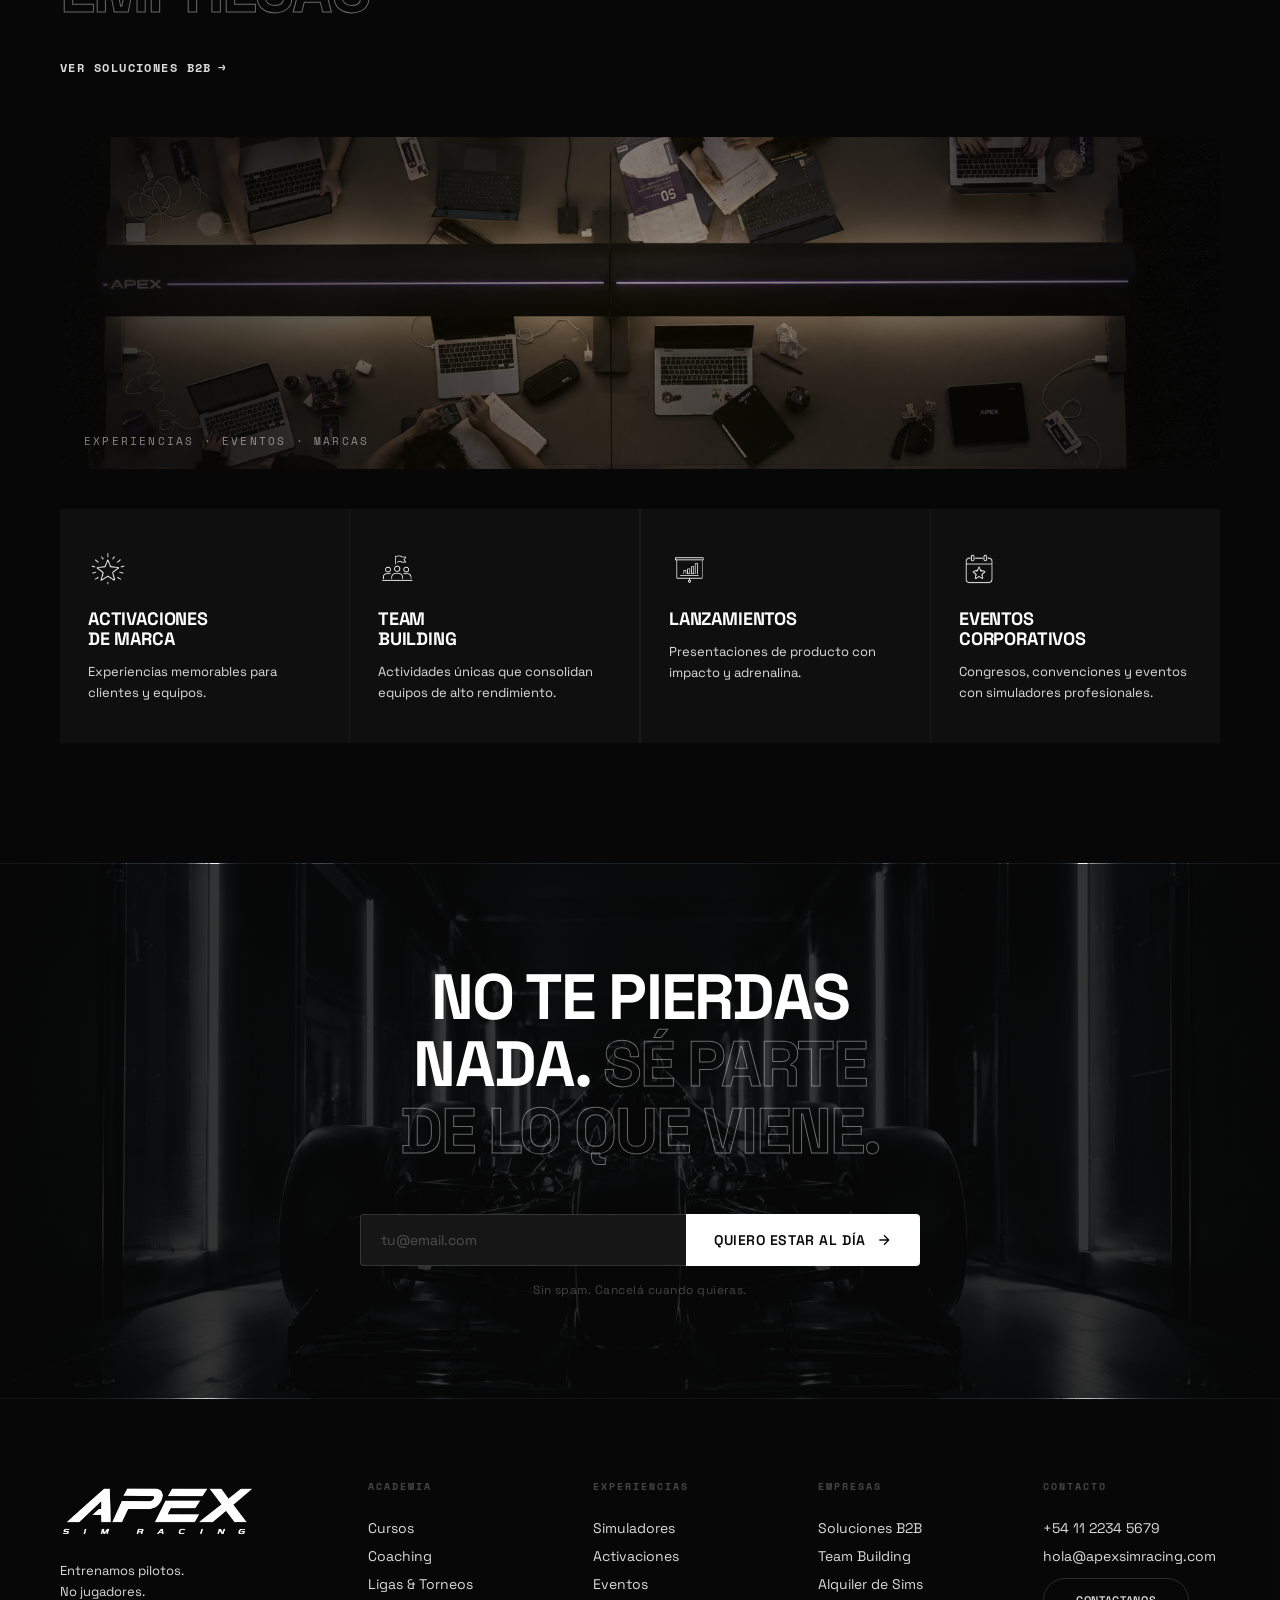
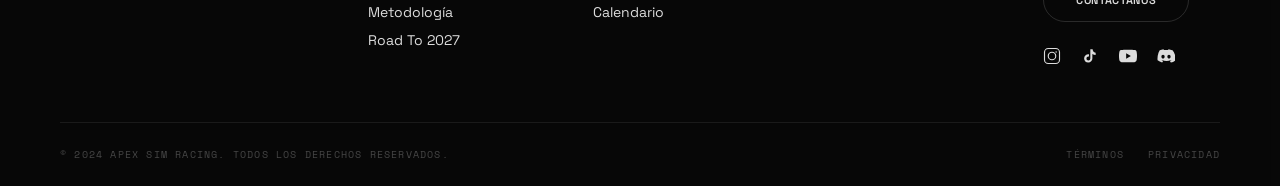
==== commit e13b62a0: "v6" ====
--- a/index.html
+++ b/index.html
@@ -805,12 +805,12 @@
           </div>
           
           <div class="contact-group">
-            <label for="contactMessage" class="contact-label">Mensaje / Plan de Vuelo *</label>
+            <label for="contactMessage" class="contact-label">Mensaje*</label>
             <textarea id="contactMessage" class="contact-field" placeholder="¿En qué podemos ayudarte? Cuéntanos tu experiencia o proyecto..." required></textarea>
           </div>
           
           <button type="button" id="contactSubmitBtn" class="contact-submit-btn magnetic">
-            <span>ENVIAR TRANSMISIÓN</span>
+            <span>ENVIAR</span>
             <svg viewBox="0 0 24 24" fill="none" stroke="currentColor" stroke-width="2" stroke-linecap="round" stroke-linejoin="round"><line x1="22" y1="2" x2="11" y2="13"></line><polygon points="22 2 15 22 11 13 2 9 22 2"></polygon></svg>
           </button>
         </form>
--- a/styles.css
+++ b/styles.css
@@ -336,7 +336,7 @@
 }
 .mobile-nav a {
   font-family: var(--mono);
-  font-size: clamp(24px, 6vw, 40px);
+  font-size: clamp(32px, 8vw, 48px);
   font-weight: 700;
   letter-spacing: 0.06em;
   text-transform: uppercase;
@@ -2234,7 +2234,7 @@
   /* ── Navbar ── */
   .nav-links { display: none; }
   .nav-burger { display: flex; }
-  .nav-inner { padding: 0 20px; gap: 14px; }
+  .nav-inner { padding: 0 20px; gap: 14px; justify-content: space-between; }
   .nav-actions .btn-pill { font-size: 11px; padding: 8px 14px; }
   .nav-actions .nav-link { display: none; }
 
@@ -2242,7 +2242,7 @@
   .section { padding: 60px 0; }
   .section-inner { padding: 0 20px; }
   .section-tag { font-size: 9px; }
-  .section-title { font-size: clamp(26px, 8vw, 40px); line-height: 1.05; margin-bottom: 20px; }
+  .section-title { font-size: clamp(32px, 10vw, 48px); line-height: 1.05; margin-bottom: 20px; }
 
   /* ── Hero ── */
   .hero-section { min-height: 100svh; }
@@ -2253,7 +2253,7 @@
     padding-bottom: 48px;
     max-width: 100%;
   }
-  .hero-title { font-size: clamp(30px, 9vw, 48px); margin-bottom: 16px; line-height: 1.05; }
+  .hero-title { font-size: clamp(40px, 12vw, 56px); margin-bottom: 16px; line-height: 1.05; }
   .hero-desc { font-size: 14px; max-width: 100%; margin-bottom: 24px; }
   .hero-badge { font-size: 9px; margin-bottom: 16px; padding: 5px 12px; }
   .hero-cta-row { flex-direction: column; align-items: stretch; gap: 8px; margin-bottom: 20px; }
@@ -2270,7 +2270,7 @@
   .sa-main-grid { grid-template-columns: 1fr; }
   .sa-visual { min-height: 220px; }
   .sa-panel { padding: 28px 20px; border-left: none; border-top: 1px solid var(--border); }
-  .sa-title { font-size: clamp(24px, 7vw, 36px); }
+  .sa-title { font-size: clamp(32px, 10vw, 48px); }
   .sa-bottom-bar { grid-template-columns: 1fr; }
   .sa-pillar-item { padding: 20px; }
   .sa-layout { grid-template-columns: 1fr; gap: 28px; }
@@ -2283,7 +2283,7 @@
   .disc-section { padding: 60px 0; }
   .disc-sticky { flex-direction: column; padding: 0 20px; gap: 24px; }
   .disc-left { width: 100%; position: static; top: auto; }
-  .disc-title { font-size: clamp(24px, 7vw, 36px); margin-bottom: 16px; }
+  .disc-title { font-size: clamp(32px, 10vw, 48px); margin-bottom: 16px; }
   .disc-scroll-area {
     overflow-x: auto; overflow-y: hidden;
     -webkit-overflow-scrolling: touch;
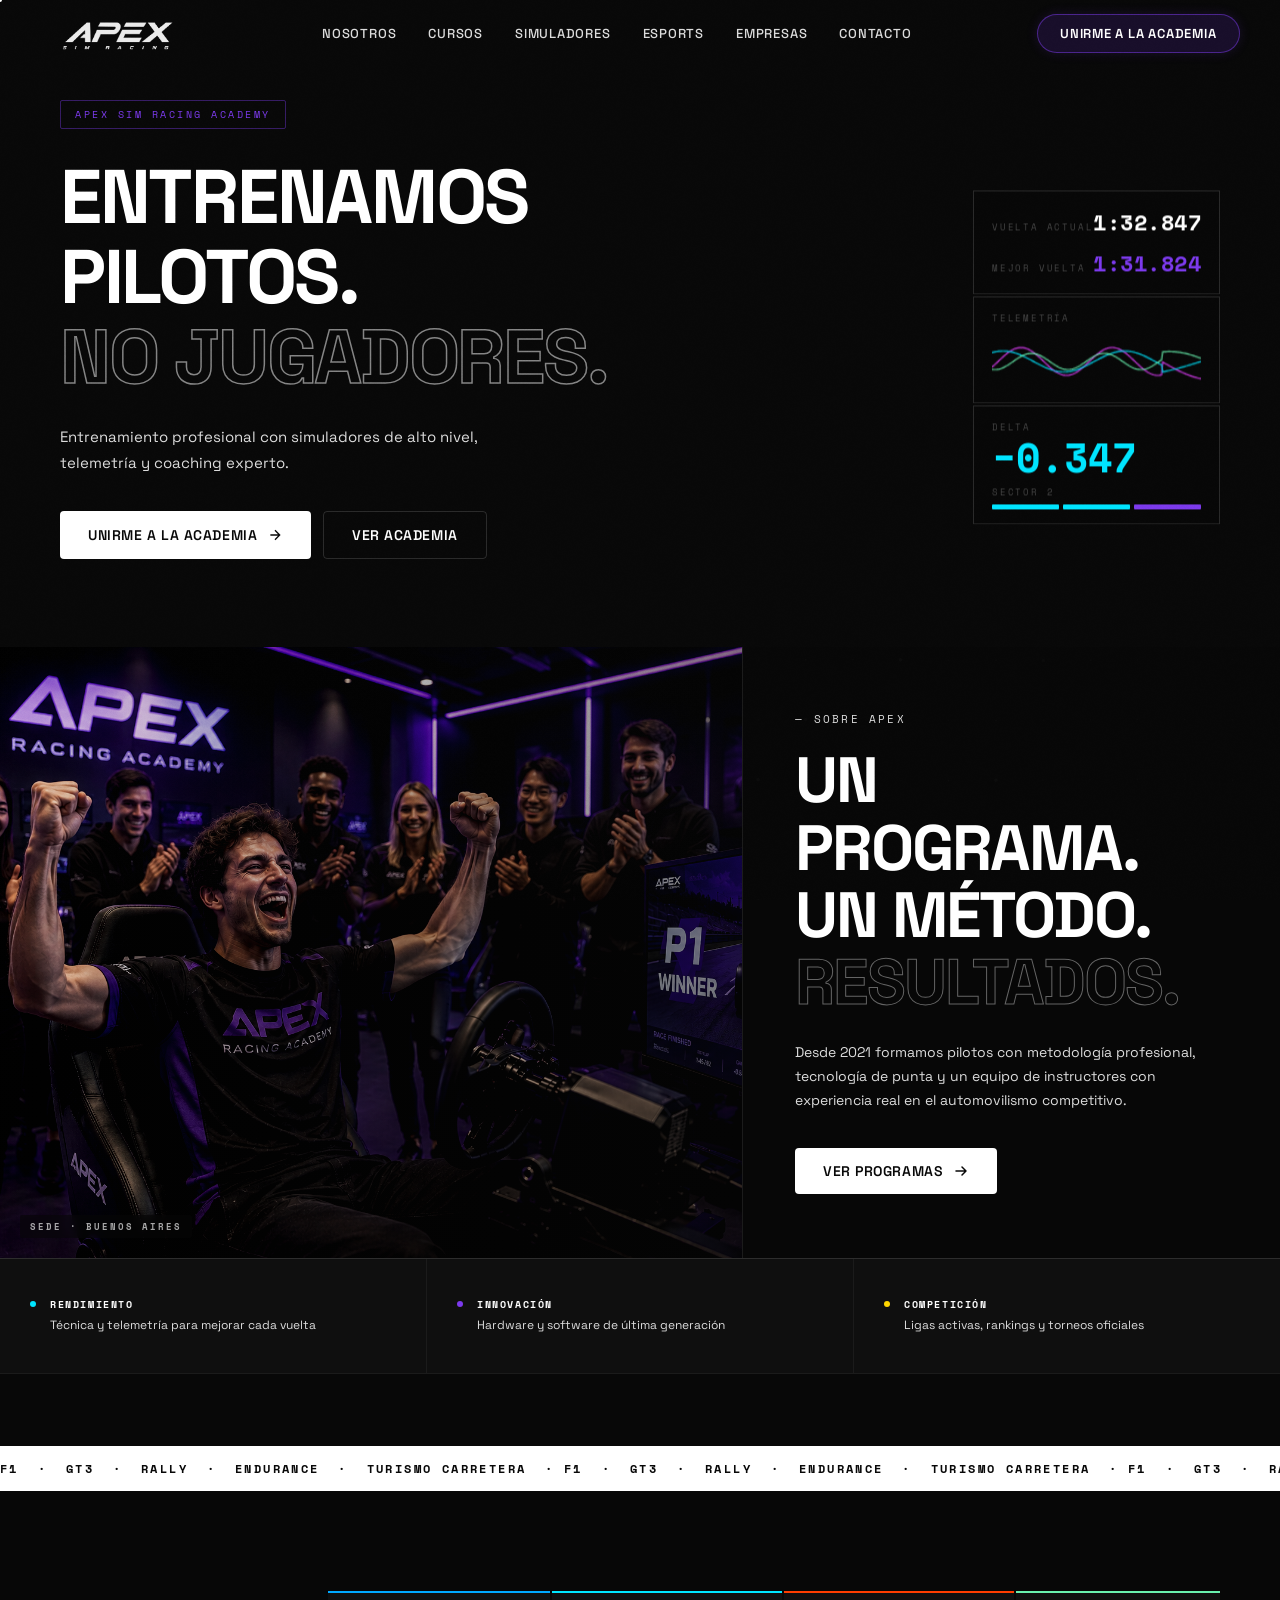
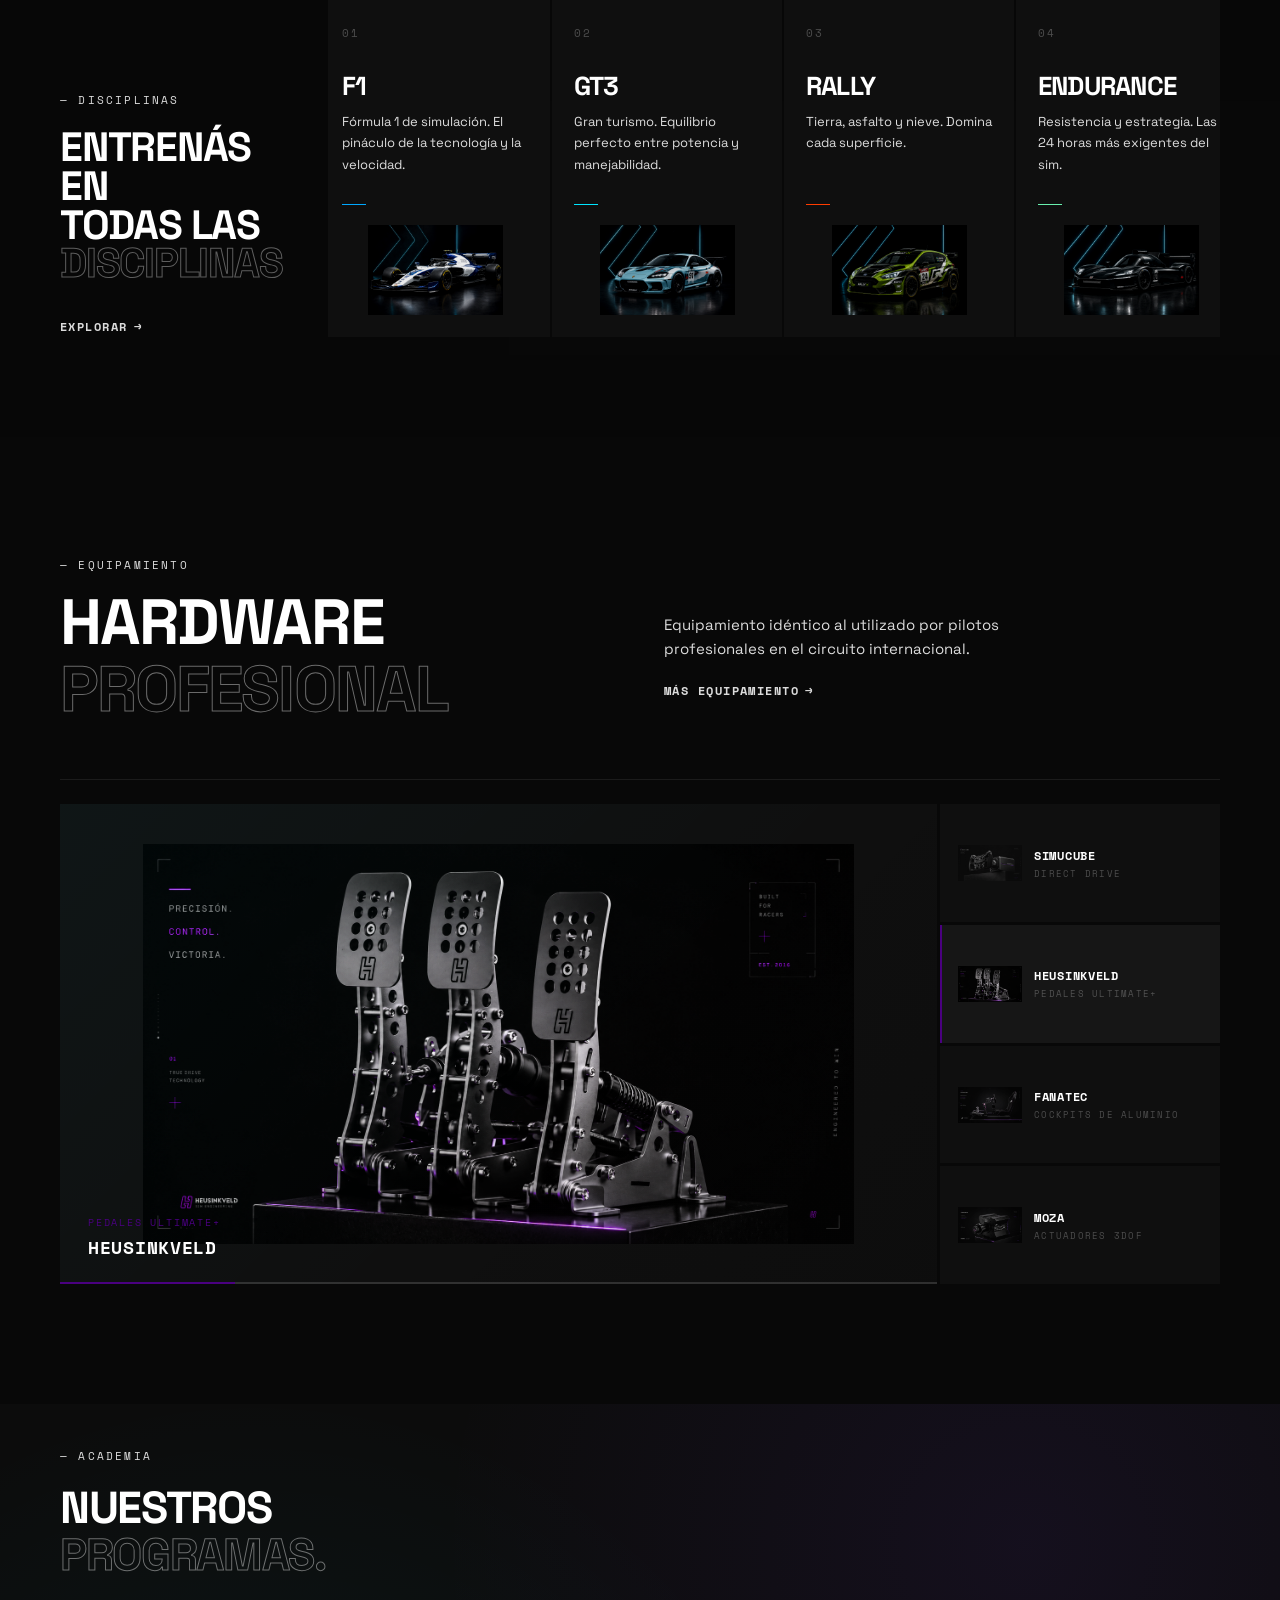
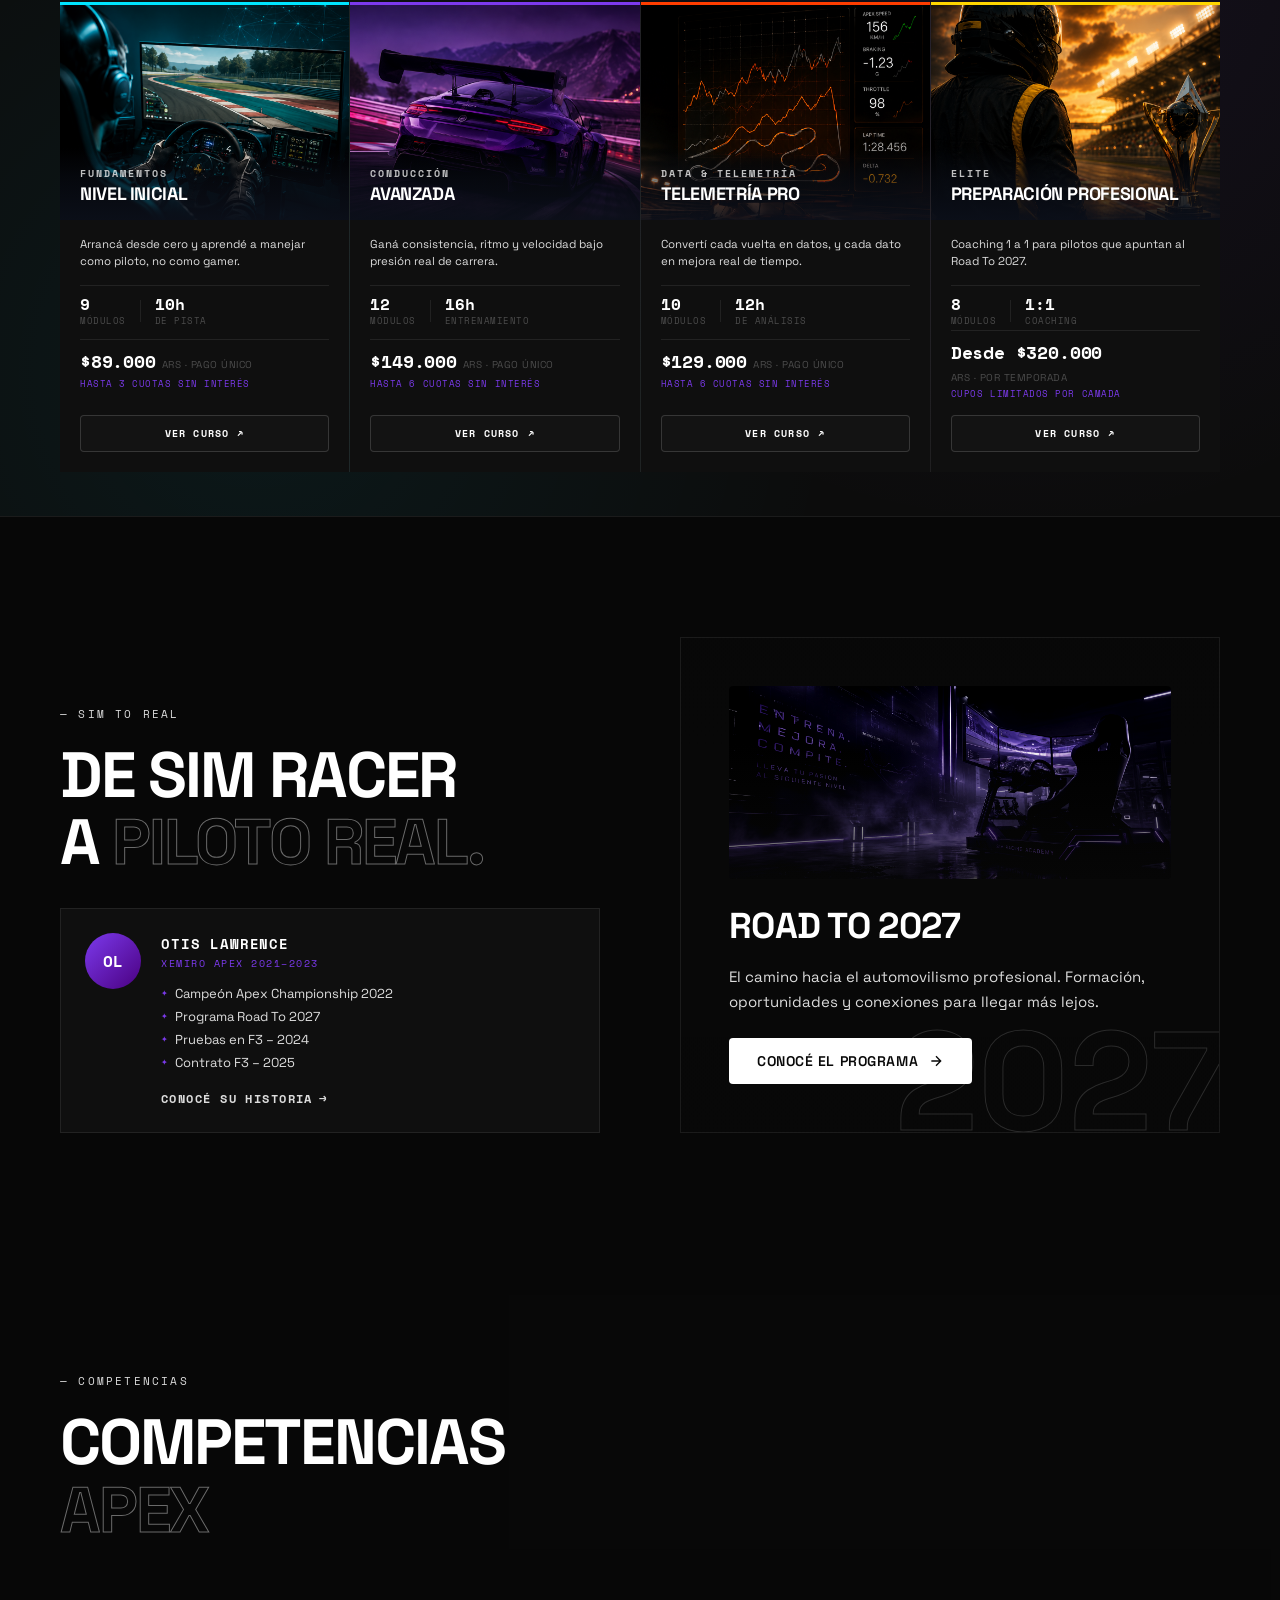
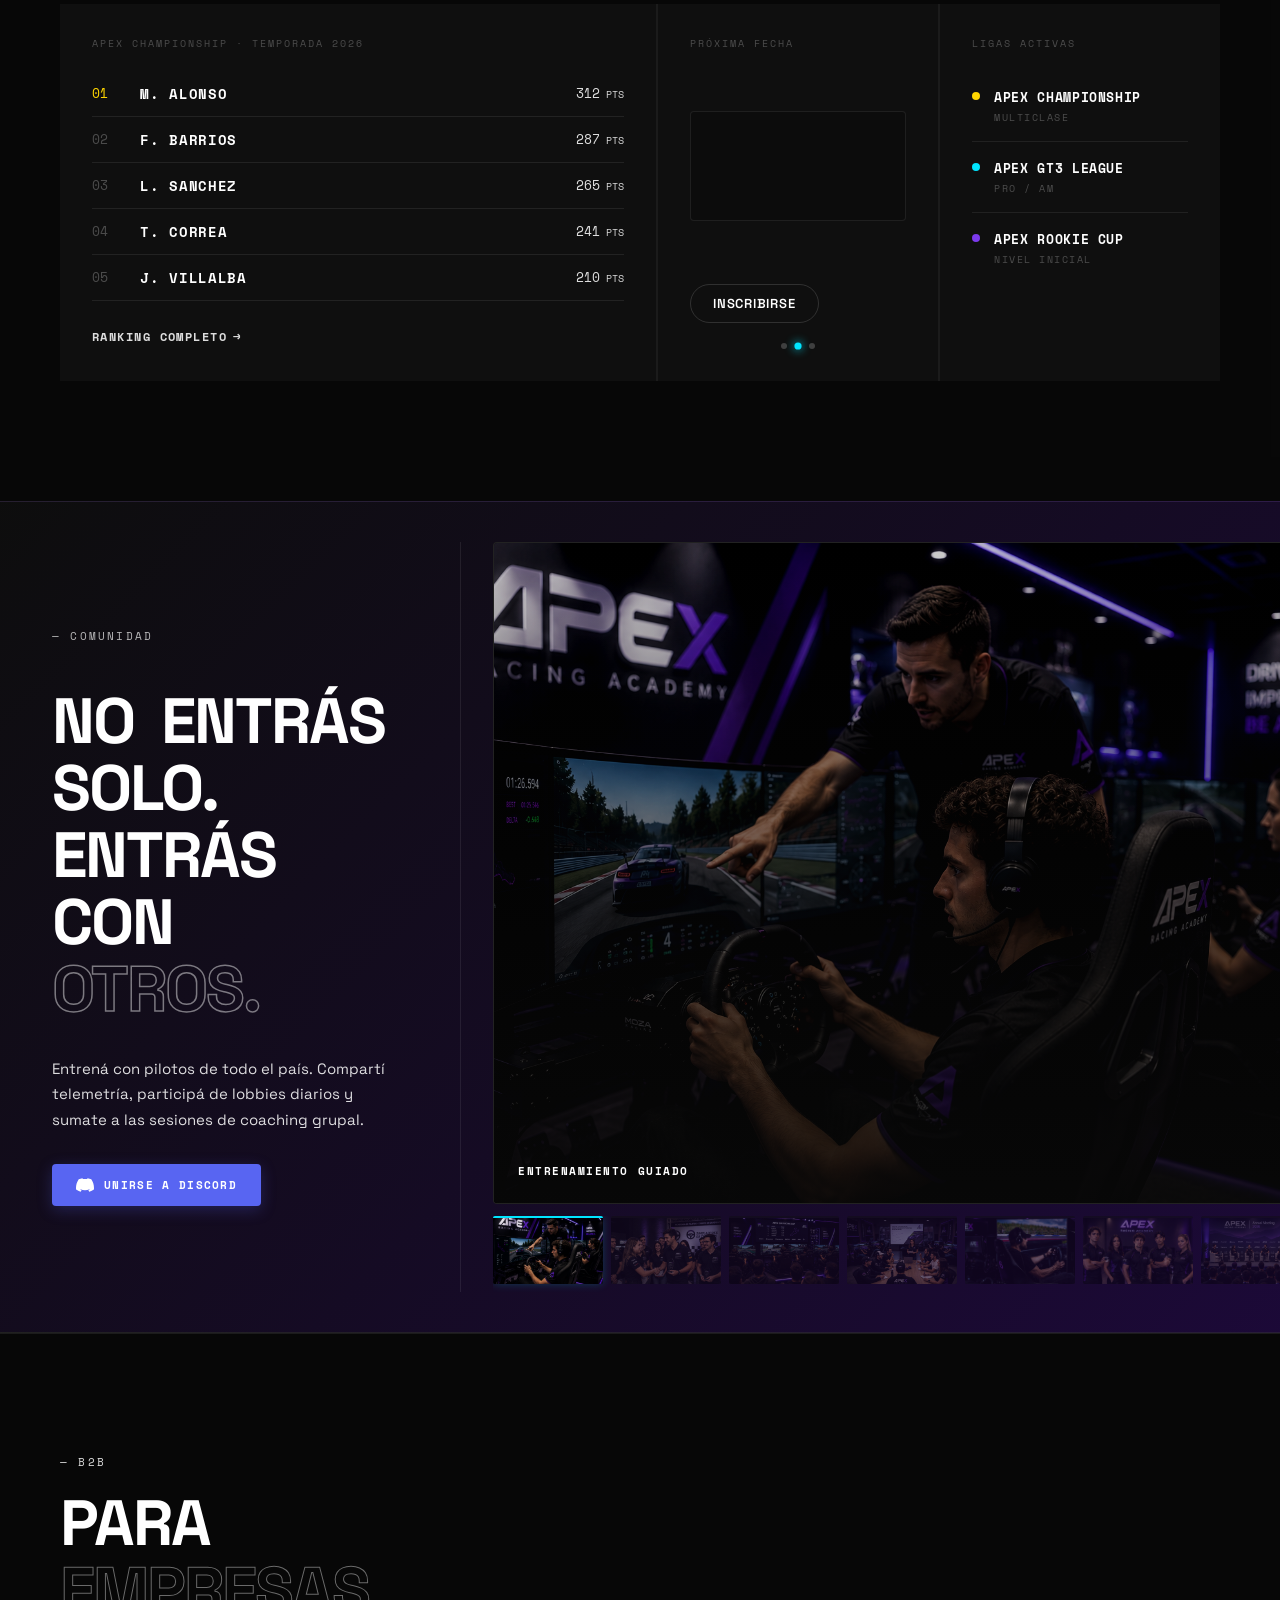
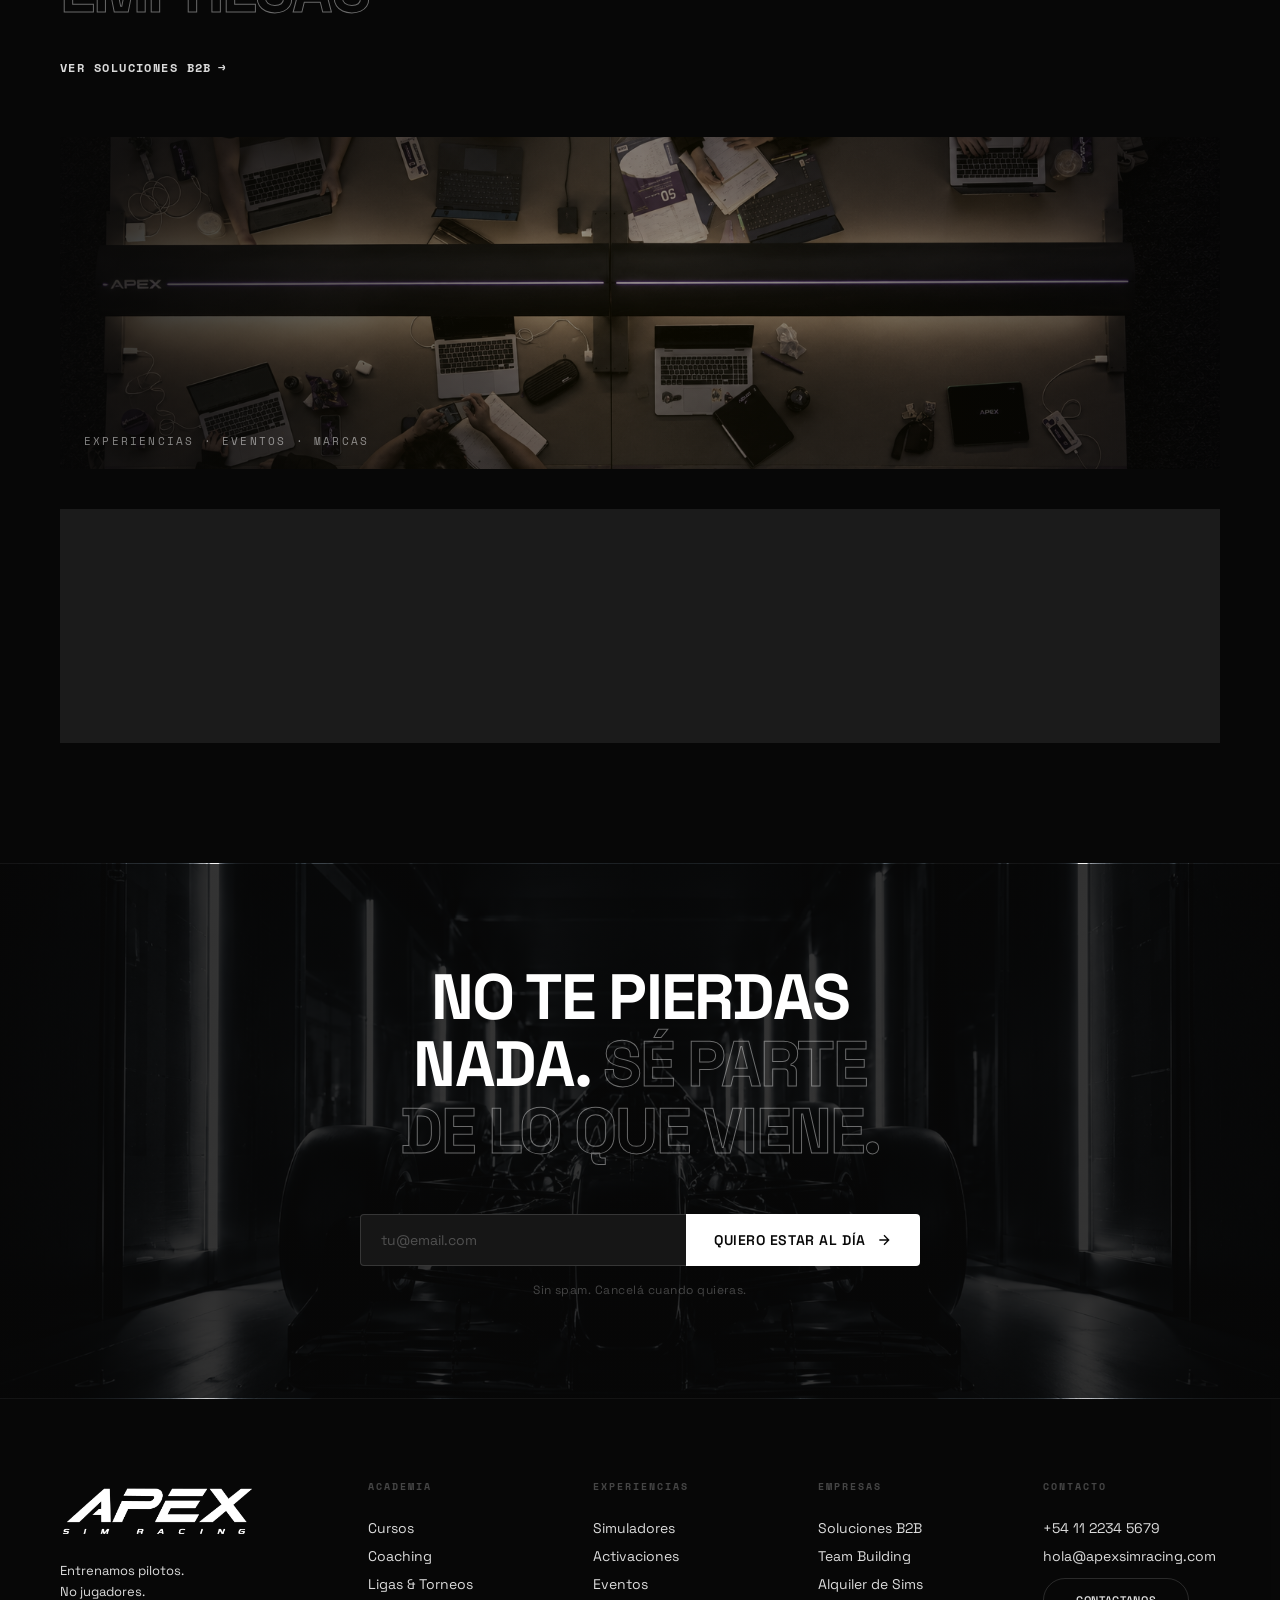
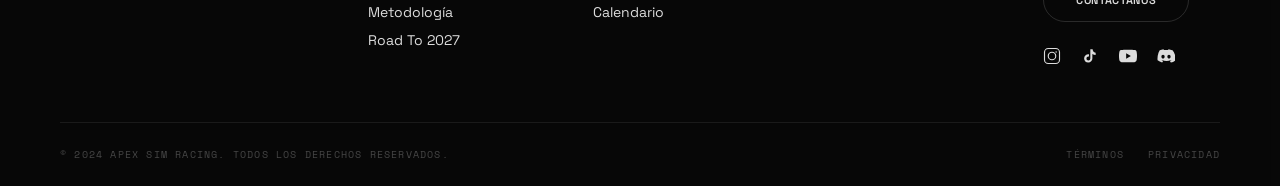
==== commit 389ebcae: "v6" ====
--- a/index.html
+++ b/index.html
@@ -66,8 +66,12 @@
     <div class="hero-bg-container"></div>
 
     <div class="hero-visual">
-      <video autoplay loop muted playsinline class="hero-video-bg">
+      <video autoplay loop muted playsinline class="hero-video-bg desktop-video">
         <source src="assets/Video_intro.mp4" type="video/mp4">
+        Tu navegador no soporta el formato de video.
+      </video>
+      <video autoplay loop muted playsinline class="hero-video-bg mobile-video">
+        <source src="assets/video_hero_mobile1.mp4" type="video/mp4">
         Tu navegador no soporta el formato de video.
       </video>
       <div class="hero-img-overlay"></div>
@@ -589,13 +593,15 @@
     <div class="community-inner">
       <span class="section-tag" style="color:rgba(255,255,255,0.7)">— COMUNIDAD</span>
       <h2 class="community-title">
-        <span class="reveal-word">NO</span>
-        <span class="reveal-word">ENTRÁS</span>
-        <span class="reveal-word">SOLO.</span>
-        <br>
-        <span class="reveal-word">ENTRÁS</span>
-        <span style="white-space: nowrap; display: inline-block;">
-          <span class="reveal-word">CON</span><span class="reveal-word accent" style="margin-right: 0;">OTROS.</span>
+        <span class="line-block">
+          <span class="reveal-word">NO</span>
+          <span class="reveal-word">ENTRÁS</span>
+          <span class="reveal-word">SOLO.</span>
+        </span>
+        <span class="line-block">
+          <span class="reveal-word">ENTRÁS</span>
+          <span class="reveal-word">CON</span>
+          <span class="reveal-word accent" style="margin-right: 0;">OTROS.</span>
         </span>
       </h2>
       <div class="community-sub">
--- a/styles.css
+++ b/styles.css
@@ -423,6 +423,7 @@
   z-index: 1;
   opacity: 0.33; 
 }
+.mobile-video { display: none; }
 
 
 
@@ -1400,26 +1401,62 @@
   }
 }
 @media (max-width: 768px) {
+  /* Hide main gallery image and progress bar — replaced by card carousel */
+  .hw-main-img { display: none; }
+
+  /* Gallery becomes a single-row scroll container */
   .hw-gallery {
-    grid-template-columns: 1fr;
-    grid-template-rows: 280px auto;
+    display: block;
     height: auto;
   }
+
+  /* Thumbs become the carousel */
   .hw-thumbs {
+    display: flex;
     flex-direction: row;
     overflow-x: auto;
-    gap: 2px;
+    -webkit-overflow-scrolling: touch;
+    scroll-snap-type: x mandatory;
+    gap: 14px;
+    padding: 4px 20px 16px;
+    margin: 0 -20px;
+    scrollbar-width: none;
   }
+  .hw-thumbs::-webkit-scrollbar { display: none; }
+
+  /* Each brand becomes a standalone card */
   .hw-thumb {
-    flex: 0 0 140px;
+    flex: 0 0 72vw;
+    scroll-snap-align: center;
     flex-direction: column;
     align-items: flex-start;
-    padding: 12px;
+    padding: 20px;
+    gap: 14px;
     border-left: none;
-    border-top: 2px solid transparent;
+    border-top: 2px solid var(--purple-deep);
+    background: var(--bg2);
+    border-radius: 2px;
+    cursor: auto;
   }
-  .hw-thumb.active { border-top-color: var(--purple-deep); }
-}
+  .hw-thumb.active {
+    border-top-color: var(--cyan);
+    background: var(--bg3);
+  }
+  .hw-thumb img {
+    width: 100%;
+    height: 160px;
+    object-fit: contain;
+    opacity: 1;
+    margin-bottom: 0;
+  }
+  .hw-thumb-name {
+    font-size: 18px;
+  }
+  .hw-thumb-tag {
+    font-size: 11px;
+  }
+}
+
 
 
 /* ═══ COMMUNITY ═══ */
@@ -2245,15 +2282,16 @@
   .section-title { font-size: clamp(32px, 10vw, 48px); line-height: 1.05; margin-bottom: 20px; }
 
   /* ── Hero ── */
-  .hero-section { min-height: 100svh; }
-  .hero-video-bg { display: none; }
+  .hero-section { min-height: 75svh; max-height: 75svh; }
+  .desktop-video { display: none; }
+  .mobile-video { display: block; }
   .hero-content {
     padding: 0 20px;
     padding-top: calc(var(--nav-h) + 24px);
     padding-bottom: 48px;
     max-width: 100%;
   }
-  .hero-title { font-size: clamp(40px, 12vw, 56px); margin-bottom: 16px; line-height: 1.05; }
+  .hero-title { font-size: clamp(52px, 14vw, 72px); margin-bottom: 16px; line-height: 1.05; }
   .hero-desc { font-size: 14px; max-width: 100%; margin-bottom: 24px; }
   .hero-badge { font-size: 9px; margin-bottom: 16px; padding: 5px 12px; }
   .hero-cta-row { flex-direction: column; align-items: stretch; gap: 8px; margin-bottom: 20px; }
@@ -2290,7 +2328,8 @@
     scroll-snap-type: x mandatory;
     margin: 0 -20px; padding: 0 20px;
   }
-  .disc-card { scroll-snap-align: start; width: 80vw; }
+  .disc-cards-row { gap: 12px; padding-right: 20px; }
+  .disc-card { scroll-snap-align: center; width: 60vw; }
 
   /* ── Hardware ── */
   .hw-top { grid-template-columns: 1fr; gap: 20px; }
@@ -2922,8 +2961,7 @@
   /* Hardware brands 1 col */
   .hw-brands { grid-template-columns: 1fr 1fr; }
 
-  /* Disc car img mobile */
-  .disc-car-img { height: 32px; }
+
 }
 
 /* ── Pantallas muy pequeñas (max 480px) ── */
@@ -3003,7 +3041,7 @@
 
   /* Disc */
   .disc-sticky { padding: 0 16px; }
-  .disc-card { width: 88vw; }
+  .disc-card { width: 60vw; }
 
   /* Str */
   .str-inner { padding: 0 16px; }
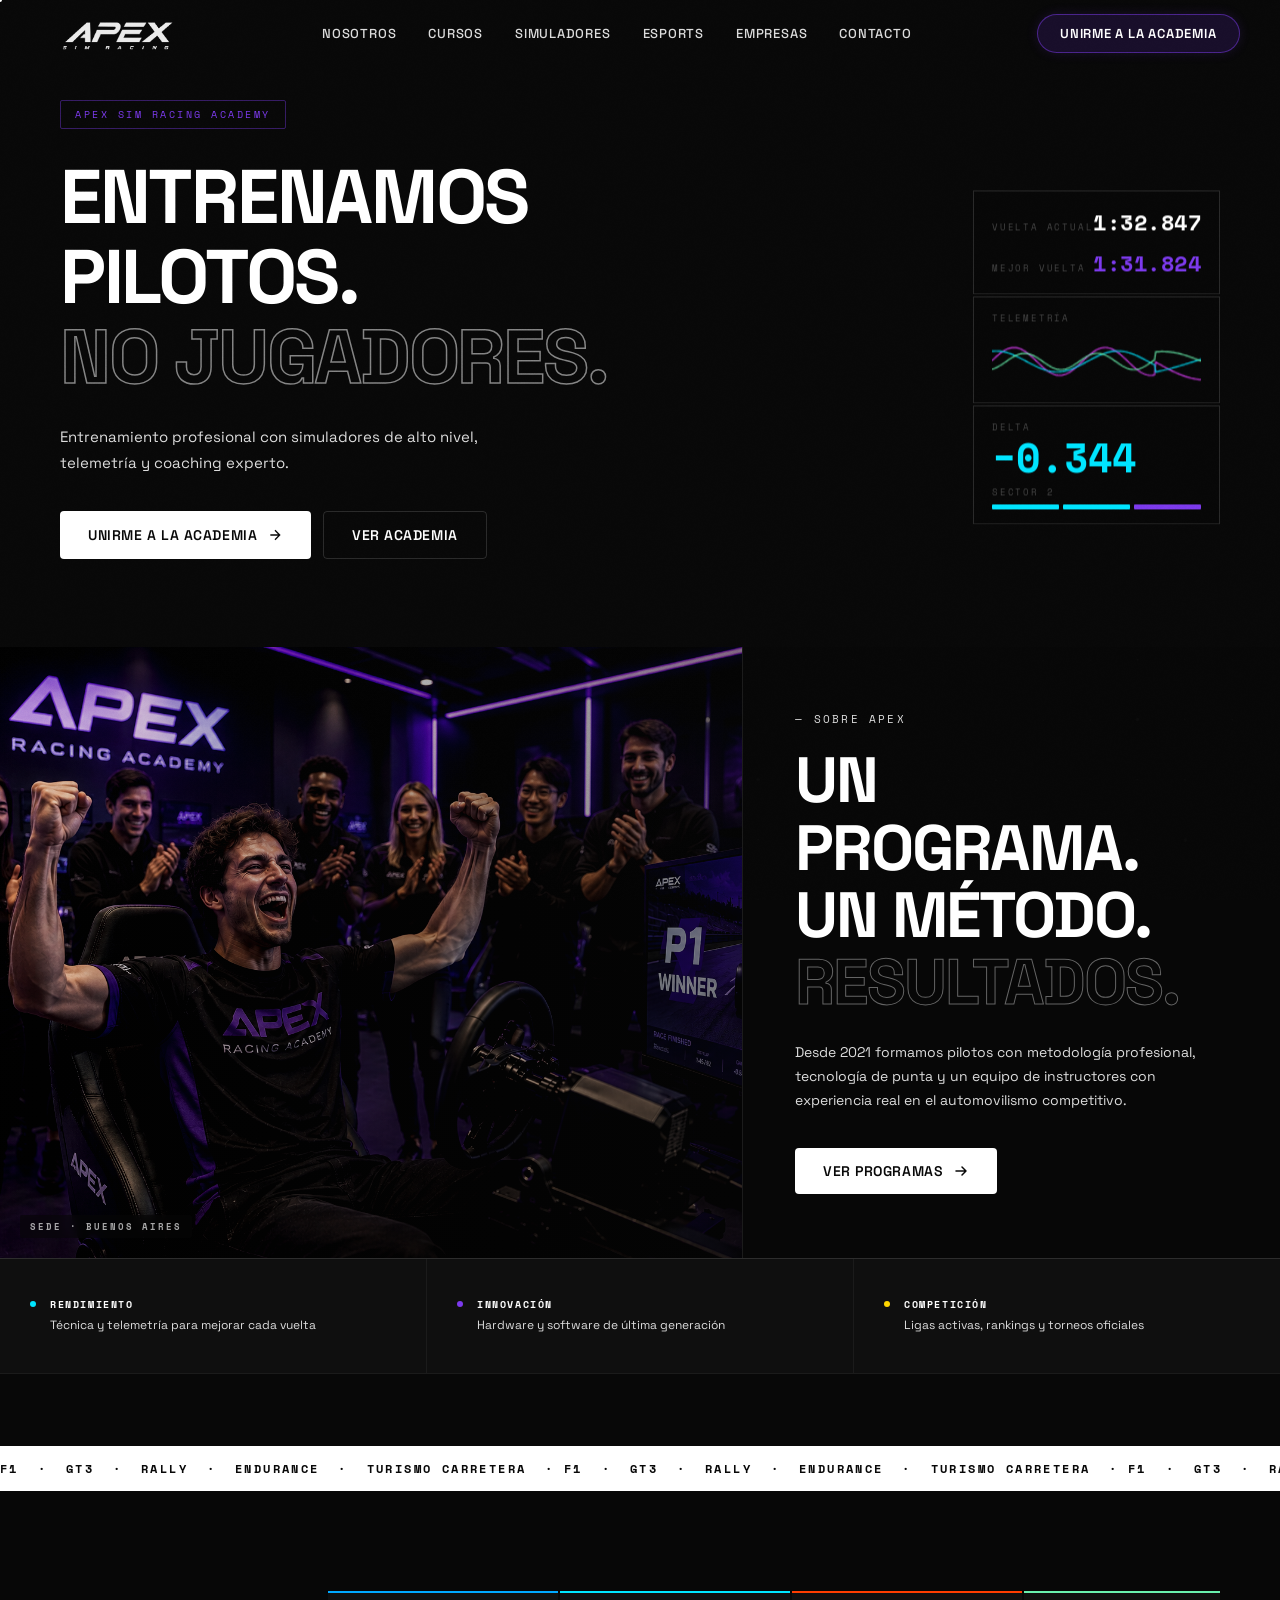
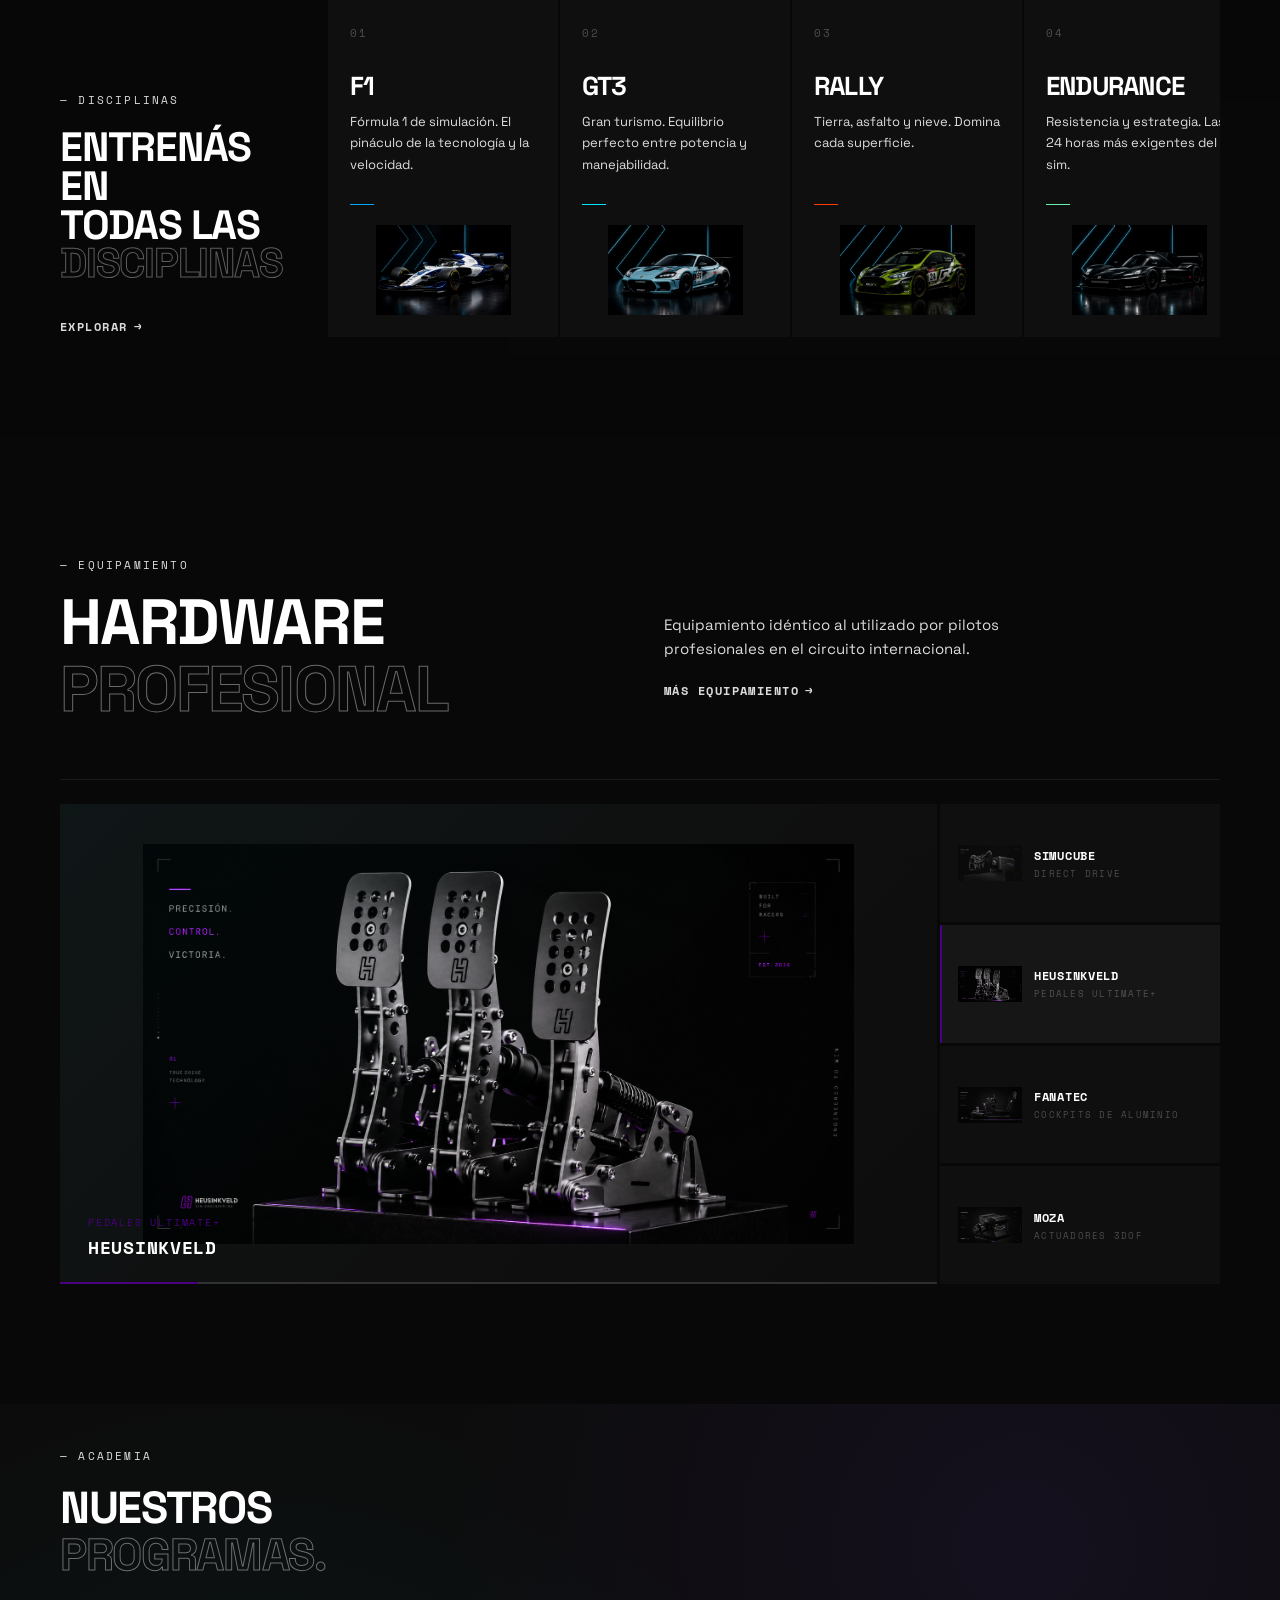
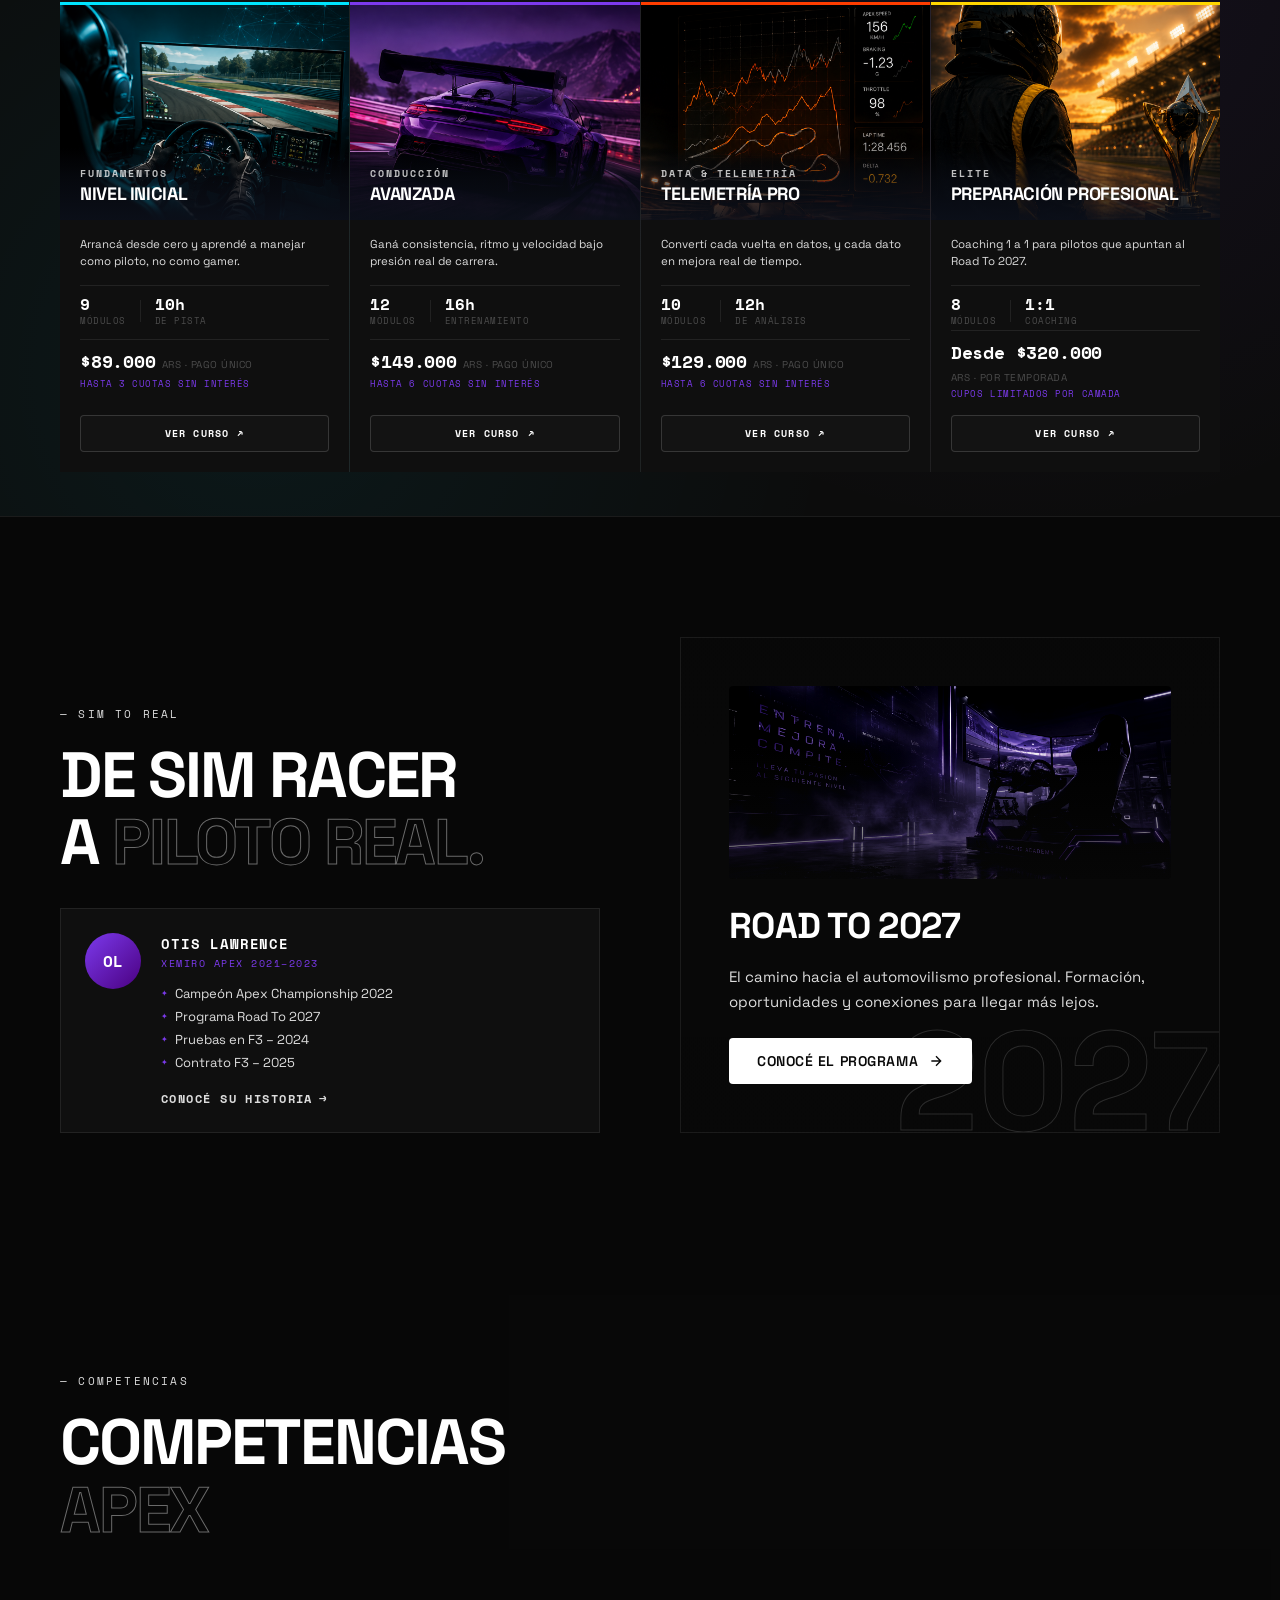
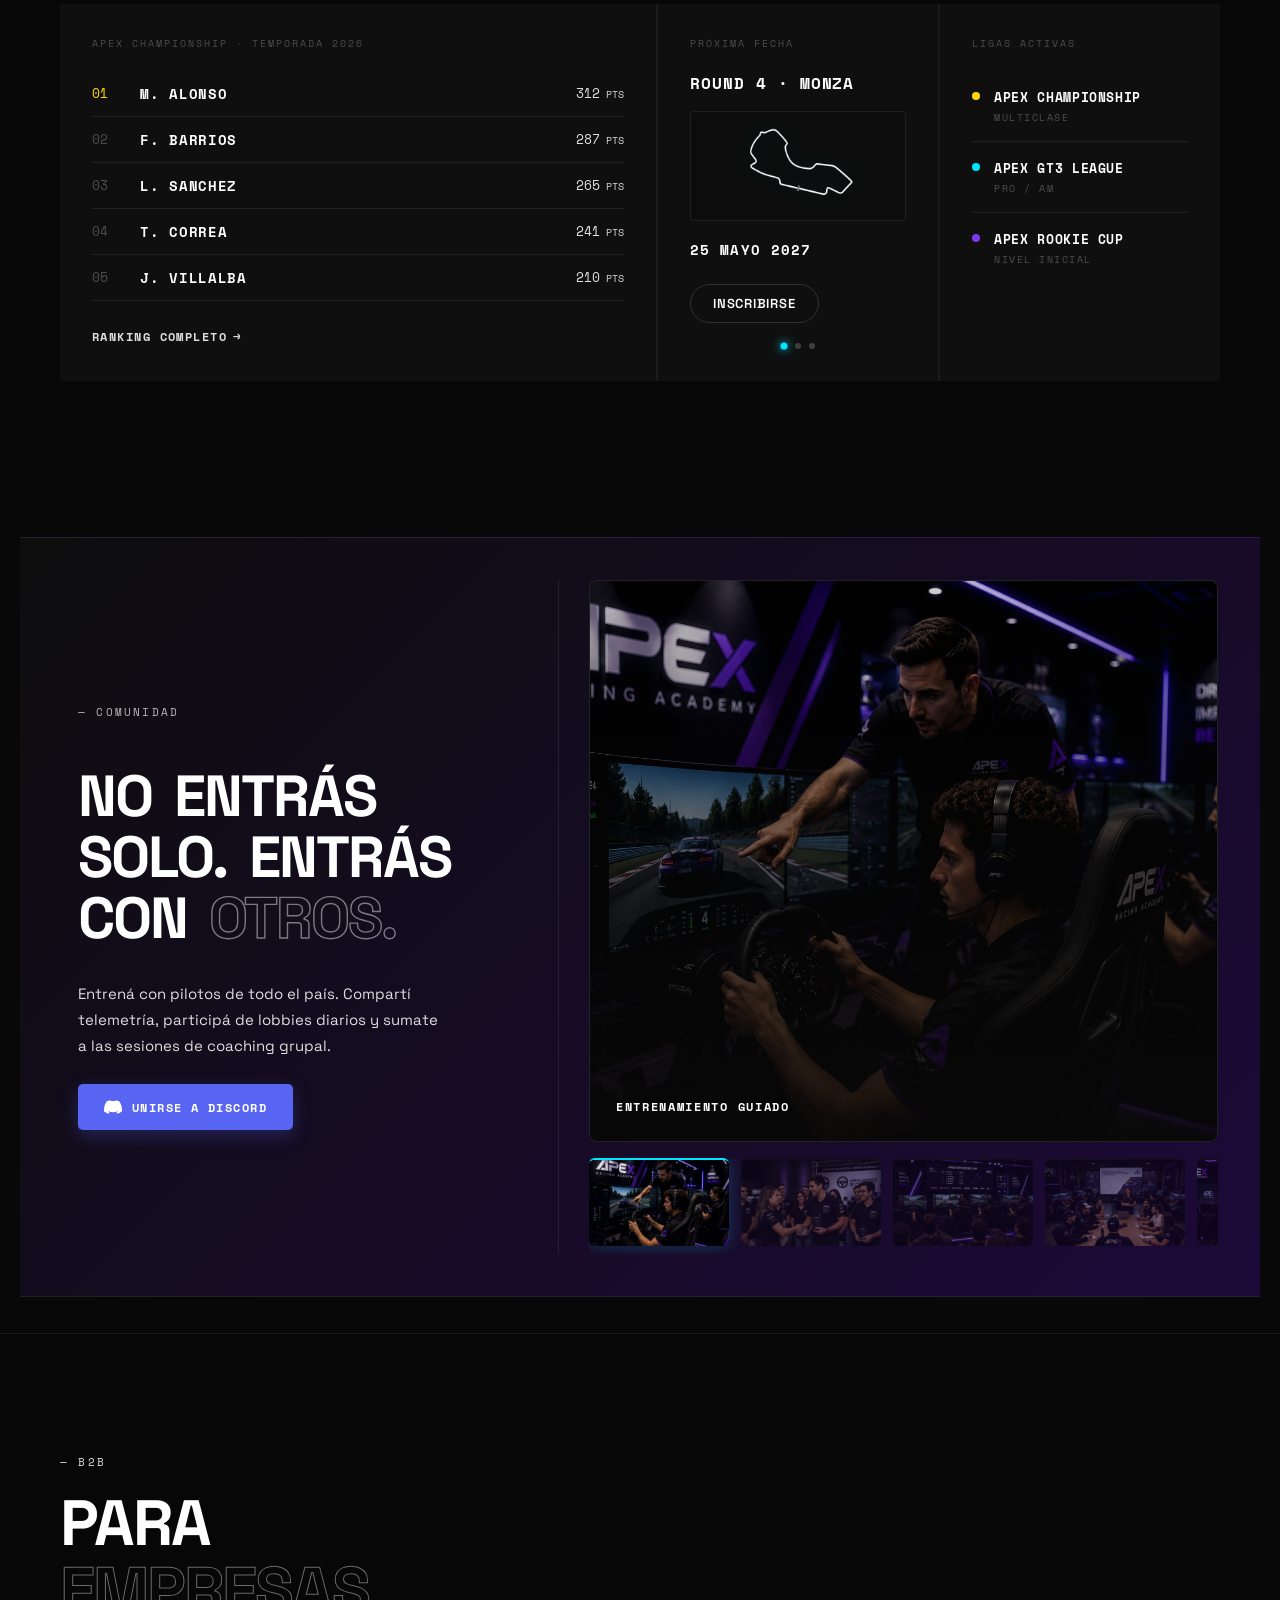
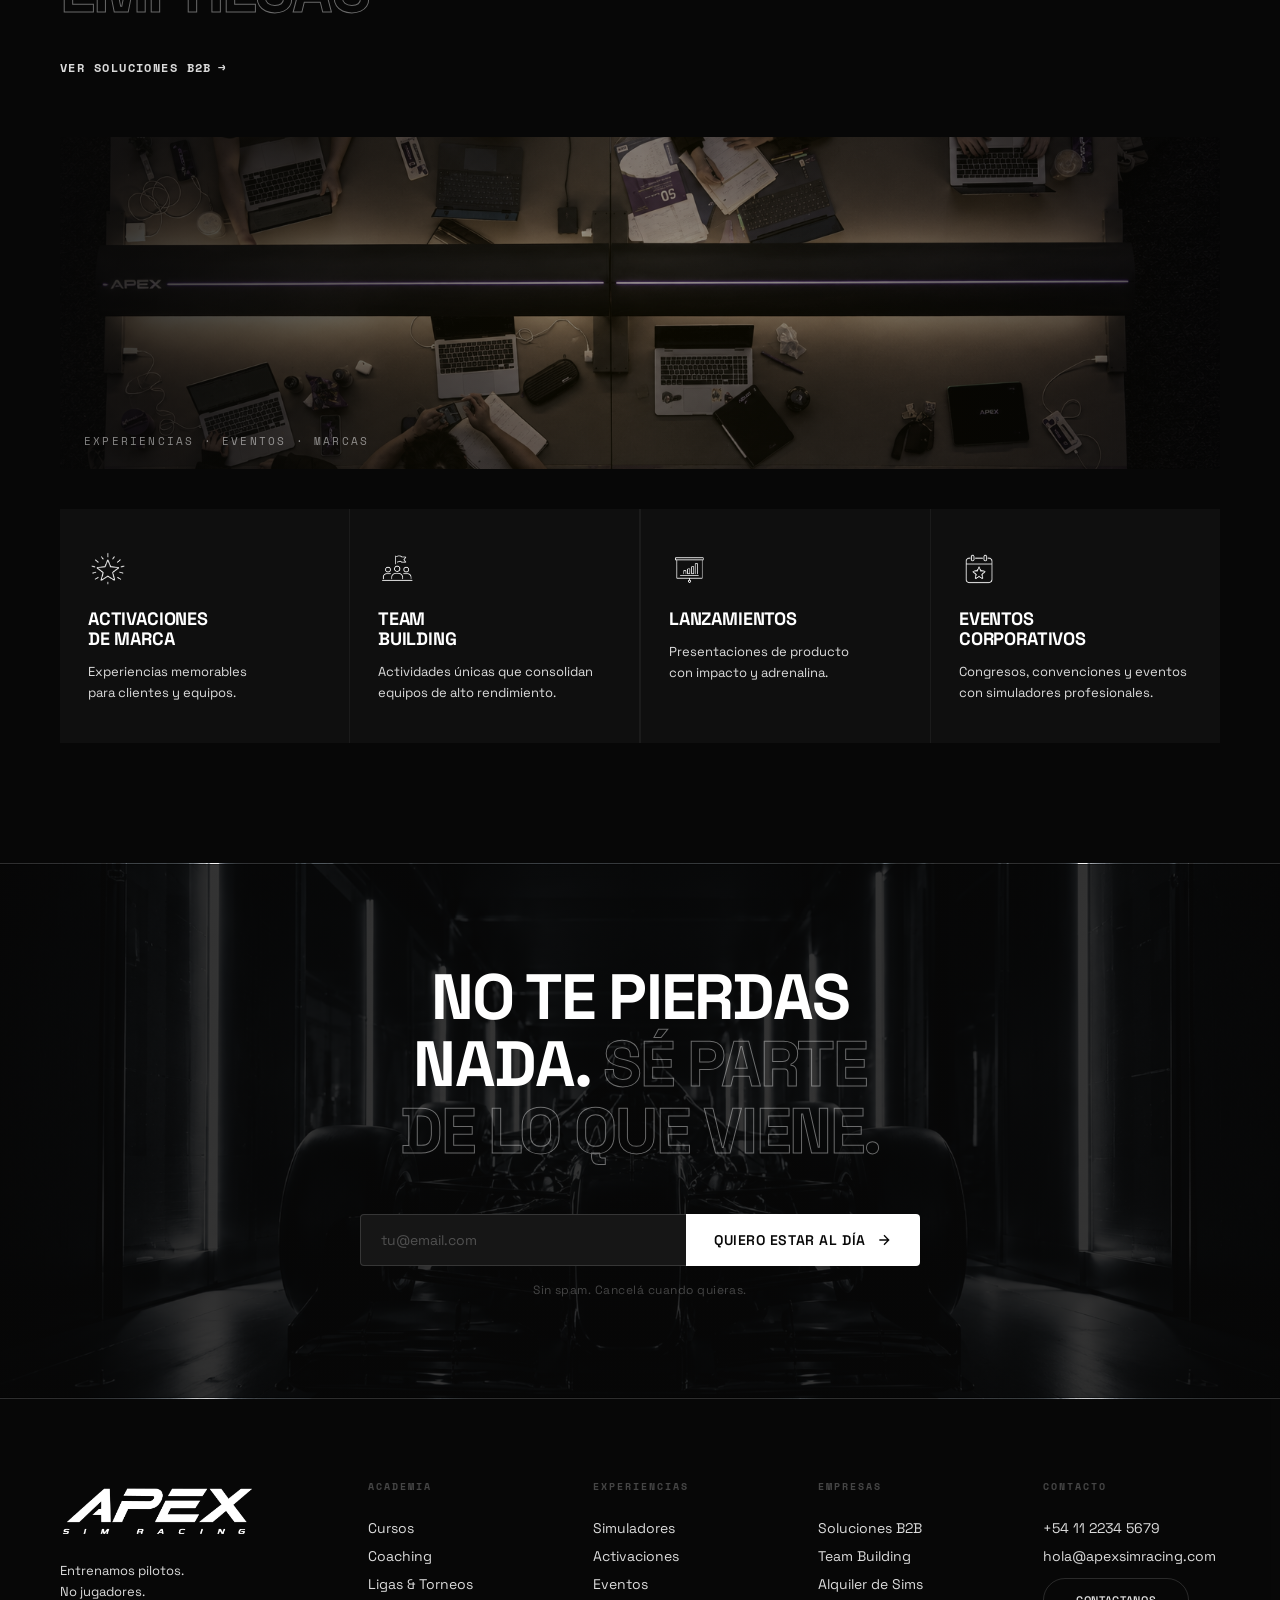
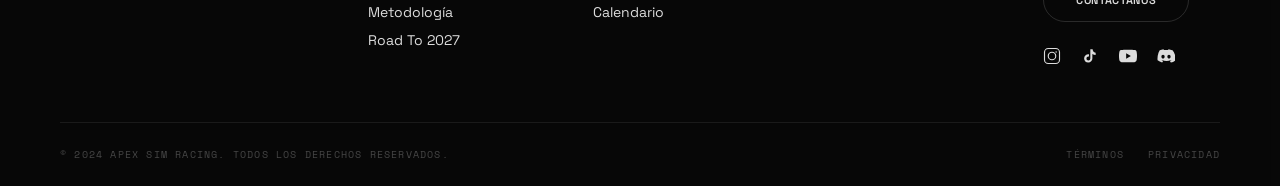
==== commit 898e33fe: "v7" ====
--- a/index.html
+++ b/index.html
@@ -7,7 +7,7 @@
   <link rel="preconnect" href="https://fonts.googleapis.com" />
   <link rel="preconnect" href="https://fonts.gstatic.com" crossorigin />
   <link href="https://fonts.googleapis.com/css2?family=Space+Grotesk:wght@300;400;500;600;700&family=Space+Mono:ital,wght@0,400;0,700;1,400&display=swap" rel="stylesheet" />
-  <link rel="stylesheet" href="styles.css?v=1.2" />
+  <link rel="stylesheet" href="styles.css?v=1.3" />
 </head>
 <body>
 
@@ -745,7 +745,7 @@
           <a href="#">Team Building</a>
           <a href="#">Alquiler de Sims</a>
         </div>
-        <div class="footer-col">
+        <div class="footer-col footer-col-contact">
           <h5>CONTACTO</h5>
           <a href="tel:+541123456789">+54 11 2234 5679</a>
           <a href="mailto:hola@apexsimracing.com">hola@apexsimracing.com</a>
--- a/styles.css
+++ b/styles.css
@@ -331,12 +331,12 @@
   display: flex;
   flex-direction: column;
   align-items: center;
-  gap: 28px;
+  gap: 22px;
   text-align: center;
 }
 .mobile-nav a {
   font-family: var(--mono);
-  font-size: clamp(32px, 8vw, 48px);
+  font-size: clamp(20px, 6vw, 26px);
   font-weight: 700;
   letter-spacing: 0.06em;
   text-transform: uppercase;
@@ -344,6 +344,17 @@
   transition: color 0.2s;
 }
 .mobile-nav a:hover { color: var(--white); }
+
+/* El botón final ("Unirme a la Academia") es un CTA, no un link de menú:
+   no debe heredar el tamaño enorme de .mobile-nav a. */
+.mobile-nav a.btn-pill {
+  font-size: 13px;
+  font-family: var(--font);
+  letter-spacing: 0.06em;
+  padding: 14px 30px;
+  margin-top: 10px;
+  white-space: nowrap;
+}
 
 /* ── SECTION GLOBALS ── */
 .section { position: relative; padding: 120px 0; overflow: hidden; }
@@ -1098,22 +1109,24 @@
 
 .disc-scroll-area {
   flex: 1;
-  overflow: hidden;          /* hidden — JS drives scrollLeft, no native scrollbar */
+  overflow: hidden;          /* hidden visualmente — el JS de drag maneja scrollLeft */
   min-width: 0;
-  cursor: none;              /* custom cursor handles it */
+  cursor: none;              /* custom cursor del sitio maneja el ícono */
   position: relative;
+  touch-action: pan-y;       /* deja scroll vertical de la página, el drag horizontal lo maneja JS */
+  user-select: none;
 }
 /* scrollbar hidden for any fallback */
 .disc-scroll-area::-webkit-scrollbar { display: none; }
 
-/* ── Mobile: re-enable native touch scroll ── */
+/* ── Mobile: la tira de cards puede snapear al soltar ── */
 @media (pointer: coarse) {
   .disc-scroll-area {
     overflow-x: auto;
     overflow-y: hidden;
     -webkit-overflow-scrolling: touch;
     cursor: auto;
-    scroll-snap-type: x mandatory;
+    scroll-snap-type: x proximity;
   }
   .disc-card {
     scroll-snap-align: start;
@@ -1401,41 +1414,50 @@
   }
 }
 @media (max-width: 768px) {
-  /* Hide main gallery image and progress bar — replaced by card carousel */
-  .hw-main-img { display: none; }
-
-  /* Gallery becomes a single-row scroll container */
+  /* La galería de hardware pasa a ser: imagen grande arriba (igual que en
+     desktop, pero apilada) + una tira compacta de miniaturas abajo para
+     elegir el equipo. Se evita así repetir el patrón de "tarjetas en fila"
+     que ya usa la sección de Disciplinas — acá el foco es la pieza de
+     equipamiento en grande, no una tarjeta más. */
   .hw-gallery {
-    display: block;
+    display: flex;
+    flex-direction: column;
+    gap: 14px;
     height: auto;
   }
 
-  /* Thumbs become the carousel */
+  .hw-main-img {
+    display: block;
+    width: 100%;
+    aspect-ratio: 4 / 3;
+    border: 1px solid var(--border);
+    border-radius: 8px;
+  }
+  .hw-main-img img { padding: 24px; }
+  .hw-main-info { bottom: 16px; left: 18px; }
+
+  /* Tira de miniaturas: solo son 4 marcas fijas, así que se reparten a
+     ancho igual para que siempre entren las 4 sin cortarse ni necesitar
+     scroll (a diferencia de Comunidad, que sí tiene muchas fotos). */
   .hw-thumbs {
     display: flex;
     flex-direction: row;
-    overflow-x: auto;
-    -webkit-overflow-scrolling: touch;
-    scroll-snap-type: x mandatory;
-    gap: 14px;
-    padding: 4px 20px 16px;
-    margin: 0 -20px;
-    scrollbar-width: none;
+    gap: 8px;
   }
-  .hw-thumbs::-webkit-scrollbar { display: none; }
-
-  /* Each brand becomes a standalone card */
+
   .hw-thumb {
-    flex: 0 0 72vw;
-    scroll-snap-align: center;
+    flex: 1 1 0;
+    min-width: 0;
     flex-direction: column;
-    align-items: flex-start;
-    padding: 20px;
-    gap: 14px;
+    align-items: center;
+    justify-content: center;
+    text-align: center;
+    padding: 10px 6px 8px;
+    gap: 6px;
     border-left: none;
-    border-top: 2px solid var(--purple-deep);
+    border-top: 2px solid transparent;
     background: var(--bg2);
-    border-radius: 2px;
+    border-radius: 6px;
     cursor: auto;
   }
   .hw-thumb.active {
@@ -1444,103 +1466,105 @@
   }
   .hw-thumb img {
     width: 100%;
-    height: 160px;
+    height: 52px;
     object-fit: contain;
-    opacity: 1;
+    opacity: 0.75;
     margin-bottom: 0;
   }
-  .hw-thumb-name {
-    font-size: 18px;
-  }
-  .hw-thumb-tag {
-    font-size: 11px;
-  }
+  .hw-thumb.active img { opacity: 1; }
+  .hw-thumb-label { align-items: center; gap: 2px; }
+  .hw-thumb-name { font-size: 10px; }
+  .hw-thumb-tag { display: none; }
 }
 
 
 
 /* ═══ COMMUNITY ═══ */
 .community-section {
-  background: linear-gradient(135deg, rgba(14,14,14,0.95) 0%, rgba(30,10,60,0.92) 100%);
-  padding: 40px 40px 40px 0;
+  background: linear-gradient(135deg, rgba(14,14,14,0.96) 0%, rgba(30,10,60,0.94) 100%);
+  padding: 42px 42px 42px 24px;
   display: grid;
-  grid-template-columns: 460px 1fr;
+  grid-template-columns: minmax(320px, 480px) minmax(440px, 1fr);
+  gap: 34px;
   overflow: hidden;
   border-top: 1px solid var(--border);
   border-bottom: 1px solid var(--border);
-  min-height: calc(100vh - var(--nav-h));
+  margin: 36px auto;
+  max-width: 1240px;
+  min-height: calc(92vh - var(--nav-h));
   box-sizing: border-box;
 }
 
 .community-inner {
-  padding: 0 52px;
+  padding: 22px 48px 22px 34px;
   display: flex;
   flex-direction: column;
   justify-content: center;
-  gap: 24px;
+  gap: 26px;
+  max-width: 560px;
+  min-width: 0;
 }
 
 .community-title {
   font-family: var(--font);
-  font-size: clamp(36px, 5vw, 64px);
+  font-size: clamp(30px, 4.8vw, 58px);
   font-weight: 700;
   line-height: 1.05;
-  letter-spacing: -0.03em;
-  text-transform: uppercase;
-  color: var(--white);
-  margin-bottom: 8px;
+  letter-spacing: -0.035em;
+  text-transform: uppercase;
+  color: var(--white);
+  margin-bottom: 6px;
 }
 .community-title .accent {
   color: transparent;
-  -webkit-text-stroke: 1.5px rgba(255,255,255,0.45);
+  -webkit-text-stroke: 1.4px rgba(255,255,255,0.45);
 }
 
 .reveal-word {
   display: inline-block;
-  margin-right: 0.2em;
+  margin-right: 0.16em;
 }
 
 .community-sub p {
   font-size: 15px;
-  line-height: 1.7;
+  line-height: 1.75;
   color: var(--muted);
   max-width: 360px;
-  margin-bottom: 32px;
-}
-
-/* Discord button styles inside community section */
+  margin-bottom: 24px;
+}
+
 .discord-btn {
   background: #5865F2;
   color: var(--white);
-  padding: 12px 24px;
-  border-radius: 4px;
+  padding: 14px 26px;
+  border-radius: 5px;
   display: inline-flex;
   align-items: center;
   gap: 10px;
   font-family: var(--mono);
-  font-size: 11px;
+  font-size: 12px;
   font-weight: 700;
   letter-spacing: 0.12em;
   text-transform: uppercase;
-  box-shadow: 0 4px 15px rgba(88, 101, 242, 0.25);
+  box-shadow: 0 6px 18px rgba(88, 101, 242, 0.28);
   transition: all 0.3s var(--ease);
 }
 .discord-btn:hover {
   background: #4752c4;
-  box-shadow: 0 4px 25px rgba(88, 101, 242, 0.45);
+  box-shadow: 0 6px 24px rgba(88, 101, 242, 0.4);
   transform: translateY(-2px);
 }
 
-/* ═══ INTERACTIVE COMMUNITY GALLERY ═══ */
 .community-gallery-container {
   display: flex;
   flex-direction: column;
-  gap: 12px;
+  gap: 16px;
   width: 100%;
   height: 100%;
+  min-width: 0;
   align-self: stretch;
   border-left: 1px solid var(--border);
-  padding: 0 0 0 32px;
+  padding: 0 0 0 30px;
   box-sizing: border-box;
 }
 
@@ -1548,10 +1572,12 @@
   position: relative;
   flex: 1;
   min-height: 0;
+  min-height: 420px;
+  min-width: 0;
   background: var(--bg2);
   overflow: hidden;
   border: 1px solid var(--border);
-  border-radius: 4px;
+  border-radius: 8px;
 }
 
 .community-gallery-main img {
@@ -1561,7 +1587,8 @@
   height: 100%;
   object-fit: cover;
   display: block;
-  filter: brightness(0.8) contrast(1.05);
+  opacity: 0.92;
+  filter: brightness(0.88) contrast(1.05);
   transition: opacity 0.35s ease, transform 0.6s var(--ease);
 }
 
@@ -1570,16 +1597,15 @@
   transform: scale(1.02);
 }
 
-/* Nav arrows on main gallery */
 .community-nav-btn {
   position: absolute;
   top: 50%;
   transform: translateY(-50%);
-  background: rgba(8, 8, 8, 0.7);
-  border: 1px solid rgba(255, 255, 255, 0.15);
-  color: var(--white);
-  width: 44px;
-  height: 44px;
+  background: rgba(10, 10, 10, 0.75);
+  border: 1px solid rgba(255, 255, 255, 0.18);
+  color: var(--white);
+  width: 50px;
+  height: 50px;
   border-radius: 50%;
   display: flex;
   align-items: center;
@@ -1600,71 +1626,71 @@
   background: var(--cyan);
   color: #080808;
   border-color: var(--cyan);
-  box-shadow: 0 0 15px rgba(0, 229, 255, 0.4);
-}
-
-.community-nav-btn.prev-btn { left: 20px; }
-.community-nav-btn.next-btn { right: 20px; }
+  box-shadow: 0 0 18px rgba(0, 229, 255, 0.35);
+}
+
+.community-nav-btn.prev-btn { left: 22px; }
+.community-nav-btn.next-btn { right: 22px; }
 
 .community-nav-btn svg {
-  width: 20px;
-  height: 20px;
-}
-
-/* Overlays on main */
+  width: 22px;
+  height: 22px;
+}
+
 .community-gallery-main .cg-overlay {
   position: absolute;
   inset: 0;
-  background: linear-gradient(to top, rgba(8,8,8,0.9) 0%, rgba(8,8,8,0.3) 60%, transparent 100%);
+  background: linear-gradient(to top, rgba(8,8,8,0.92) 0%, rgba(8,8,8,0.35) 60%, transparent 100%);
   display: flex;
   align-items: flex-end;
-  padding: 24px;
+  padding: 26px;
   pointer-events: none;
 }
 
 .cg-label {
   font-family: var(--mono);
-  font-size: 11px;
+  font-size: 12px;
   font-weight: 700;
   letter-spacing: 0.14em;
   color: var(--white);
   text-transform: uppercase;
 }
 
-/* Thumbnails row */
 .community-gallery-thumbs {
   display: flex;
-  gap: 8px;
-  height: 76px;
+  gap: 12px;
+  height: 96px;
+  width: 100%;
+  min-width: 0;
   flex-shrink: 0;
   overflow-x: auto;
   overflow-y: hidden;
   padding-bottom: 8px;
   scrollbar-width: thin;
-  scrollbar-color: rgba(255, 255, 255, 0.15) transparent;
+  scrollbar-color: rgba(255, 255, 255, 0.18) transparent;
   box-sizing: border-box;
 }
 
 .community-gallery-thumbs::-webkit-scrollbar {
-  height: 4px;
+  height: 5px;
 }
 .community-gallery-thumbs::-webkit-scrollbar-thumb {
-  background: rgba(255, 255, 255, 0.15);
+  background: rgba(255, 255, 255, 0.18);
   border-radius: 2px;
 }
 
 .community-thumb {
-  width: 110px;
-  height: 68px;
+  width: 140px;
+  height: 88px;
   flex-shrink: 0;
   position: relative;
   overflow: hidden;
   background: var(--bg2);
   cursor: none;
   border-top: 2px solid transparent;
-  opacity: 0.4;
+  opacity: 0.48;
   transition: all 0.3s var(--ease);
-  border-radius: 2px;
+  border-radius: 6px;
 }
 
 .community-thumb img {
@@ -1681,7 +1707,7 @@
 .community-thumb.active {
   opacity: 1;
   border-top-color: var(--cyan);
-  box-shadow: 0 0 10px rgba(0, 229, 255, 0.2);
+  box-shadow: 0 0 18px rgba(0, 229, 255, 0.22);
 }
 
 
@@ -1780,6 +1806,8 @@
   border: 1px solid var(--border);
   padding: 8px;
   box-sizing: border-box;
+  touch-action: pan-y;
+  cursor: grab;
 }
 
 #compNextImg {
@@ -2032,6 +2060,7 @@
   font-size: 13px;
   line-height: 1.65;
   color: var(--muted);
+  text-wrap: balance;
 }
 
 /* ═══ NEWSLETTER ═══ */
@@ -2047,8 +2076,13 @@
   background-size: cover;
   background-position: center;
   background-repeat: no-repeat;
-  border-top: 1px solid var(--border);
-  border-bottom: 1px solid var(--border);
+  /* border reforzado: contra una foto de fondo, un borde al 8% de opacidad
+     (--border) queda invisible. Usamos un tono más opaco + una sombra sutil
+     hacia adentro para que la línea se lea siempre, sin importar qué zona
+     de la imagen quede detrás. */
+  border-top: 1px solid rgba(255,255,255,0.18);
+  border-bottom: 1px solid rgba(255,255,255,0.18);
+  box-shadow: inset 0 1px 0 rgba(0,0,0,0.4), inset 0 -1px 0 rgba(0,0,0,0.4);
   padding: 100px 0;
 }
 
@@ -2134,7 +2168,7 @@
 .footer-brand {
   display: flex;
   flex-direction: column;
-  alignself: start;
+  align-self: start;
   align-items: flex-start;
   gap: 6px;
 }
@@ -2252,12 +2286,19 @@
   .emp-grid { grid-template-columns: repeat(2, 1fr); }
   .footer-top { grid-template-columns: repeat(3, 1fr); }
   .str-inner { grid-template-columns: 1fr; }
-  .community-section { grid-template-columns: 1fr; gap: 48px; padding: 40px 24px; min-height: auto; }
+  .community-section { grid-template-columns: 1fr; gap: 36px; padding: 42px 20px 46px 20px; min-height: auto; margin: 0 auto; max-width: 100%; }
+  .community-inner { padding: 0; gap: 26px; }
+  .community-title { font-size: clamp(26px, 7vw, 42px); }
+  .community-sub p { max-width: 100%; line-height: 1.85; margin-bottom: 18px; }
+  .discord-btn { width: fit-content; justify-content: center; padding: 14px 20px; }
   .community-gallery-container {
     border-left: none;
-    padding: 24px 0 0 0;
+    padding: 30px 0 0 0;
     border-top: 1px solid var(--border);
   }
+  .community-gallery-main { min-height: 280px; }
+  .community-gallery-thumbs { height: 76px; gap: 12px; }
+  .community-thumb { width: 110px; height: 68px; }
   .sa-layout { grid-template-columns: 1fr; gap: 40px; }
   .sa-img-wrap { aspect-ratio: 16/9; }
 }
@@ -2286,7 +2327,7 @@
   .desktop-video { display: none; }
   .mobile-video { display: block; }
   .hero-content {
-    padding: 0 20px;
+    padding: 0 24px;
     padding-top: calc(var(--nav-h) + 24px);
     padding-bottom: 48px;
     max-width: 100%;
@@ -2294,7 +2335,7 @@
   .hero-title { font-size: clamp(52px, 14vw, 72px); margin-bottom: 16px; line-height: 1.05; }
   .hero-desc { font-size: 14px; max-width: 100%; margin-bottom: 24px; }
   .hero-badge { font-size: 9px; margin-bottom: 16px; padding: 5px 12px; }
-  .hero-cta-row { flex-direction: column; align-items: stretch; gap: 8px; margin-bottom: 20px; }
+  .hero-cta-row { flex-direction: column; align-items: center; gap: 10px; margin-bottom: 20px; }
   .hero-cta-row .btn-primary,
   .hero-cta-row .btn-ghost { width: 100%; justify-content: center; }
   .hero-stats { flex-wrap: wrap; gap: 12px 20px; }
@@ -2313,6 +2354,7 @@
   .sa-pillar-item { padding: 20px; }
   .sa-layout { grid-template-columns: 1fr; gap: 28px; }
   .sa-img-wrap { aspect-ratio: 16/9; }
+  
   .sa-stats-strip { flex-wrap: wrap; }
   .sa-stat { flex: 1 1 45%; border-bottom: 1px solid var(--border); }
   .sa-stat:last-child { border-bottom: none; }
@@ -2336,9 +2378,13 @@
   .hw-brands { grid-template-columns: 1fr 1fr; }
 
   /* ── Academia / Programs ── */
-  .programs-track { grid-template-columns: 1fr; gap: 0; background: none; }
-  .program-card { border-bottom: 1px solid var(--border); border-top: none; }
-  .program-card:first-child { border-top: 1px solid var(--border); }
+  .programs-track { grid-template-columns: 1fr; gap: 20px; background: none; }
+  .program-card {
+    border: 1px solid var(--border);
+    border-top: 3px solid var(--glow, var(--border));
+    border-radius: 10px;
+    box-shadow: 0 6px 20px rgba(0,0,0,0.35);
+  }
   .academia-stats { grid-template-columns: repeat(2, 1fr); }
   .academia-header-wrap { grid-template-columns: 1fr; gap: 20px; }
 
@@ -2354,22 +2400,48 @@
   .comp-header { margin-bottom: 36px; }
 
   /* ── Community ── */
-  .community-section { grid-template-columns: 1fr; padding: 0 0 40px 0; min-height: auto; }
-  .community-inner { padding: 40px 20px 28px; }
-  .community-title { font-size: clamp(24px, 8vw, 36px); }
-  .community-sub p { max-width: 100%; }
-  .community-gallery-container { border-left: none; border-top: 1px solid var(--border); padding: 20px 20px 0 20px; }
-  .community-gallery-main { height: 340px; flex: none; }
-  .community-nav-btn { opacity: 1; pointer-events: all; width: 36px; height: 36px; }
+  .community-section { grid-template-columns: 1fr; padding: 36px 18px 42px 18px; min-height: auto; width: 100%; max-width: 100%; box-sizing: border-box; }
+  .community-inner { width: 100%; max-width: 100%; padding: 0; gap: 24px; box-sizing: border-box; }
+  .community-title { font-size: clamp(26px, 10vw, 36px); line-height: 1.08; letter-spacing: -0.04em; }
+  .community-title .line-block { display: block; }
+  .community-sub { width: 100%; max-width: 100%; }
+  .community-sub p { max-width: 100%; font-size: 15px; line-height: 1.85; margin-bottom: 14px; overflow-wrap: break-word; word-break: break-word; }
+  .discord-btn { width: 100%; max-width: 100%; box-sizing: border-box; justify-content: center; padding: 14px 16px; white-space: normal; text-align: center; }
+  .community-gallery-container { width: 100%; max-width: 100%; box-sizing: border-box; border-left: none; border-top: 1px solid var(--border); padding: 26px 0 0 0; }
+  .community-gallery-main { height: auto; aspect-ratio: 16/9; min-height: 240px; max-height: 280px; }
+  .community-gallery-main img { opacity: 0.88; }
+  .community-nav-btn { opacity: 1; pointer-events: all; width: 38px; height: 38px; }
+  .community-gallery-thumbs {
+    height: auto; gap: 10px; padding: 0 18px 12px 0;
+    scroll-snap-type: x proximity;
+    -webkit-overflow-scrolling: touch;
+    margin-right: -18px;
+    mask-image: linear-gradient(to right, #000 calc(100% - 32px), transparent 100%);
+    -webkit-mask-image: linear-gradient(to right, #000 calc(100% - 32px), transparent 100%);
+  }
+  .community-thumb { width: 96px; height: 64px; border-radius: 6px; scroll-snap-align: start; }
 
   /* ── Empresas ── */
   .emp-grid { grid-template-columns: 1fr; }
-  .emp-card { padding: 24px 20px; }
+  .emp-card { padding: 28px 20px; text-align: center; }
+  .emp-icon-wrap { display: flex; justify-content: center; margin: 0 auto 16px; }
+  .emp-card h4 { max-width: 240px; margin-left: auto; margin-right: auto; }
+  .emp-card p { max-width: 230px; margin-left: auto; margin-right: auto; }
   .emp-header { margin-bottom: 32px; }
   .emp-img-banner { aspect-ratio: 16/6; min-height: 120px; margin-bottom: 24px; }
 
   /* ── Newsletter ── */
-  .newsletter-section { padding: 60px 0; }
+  .newsletter-section {
+    background-image:
+      linear-gradient(rgba(8, 8, 8, 0.82), rgba(8, 8, 8, 0.82)),
+      url('assets/autop-fondo_mobile.png');
+    aspect-ratio: 3 / 4;
+    height: auto;
+    padding: 0;
+    display: flex;
+    align-items: center;
+    justify-content: center;
+  }
   .nl-inner { padding: 0 20px; }
   .nl-form { flex-direction: column; gap: 8px; }
   .nl-input { border-right: 1px solid var(--border2); border-radius: 4px; width: 100%; }
@@ -2930,18 +3002,6 @@
 
 /* ── Mejoras adicionales 768px ── */
 @media (max-width: 768px) {
-  /* Programs: scroll horizontal en mobile */
-  .programs-track {
-    grid-template-columns: 1fr;
-    gap: 0;
-    background: none;
-  }
-  .program-card {
-    border-bottom: 1px solid var(--border);
-    border-top: none;
-  }
-  .program-card:first-child { border-top: 1px solid var(--border); }
-
   /* Empresas: 1 columna en mobile */
   .emp-grid { grid-template-columns: 1fr; }
 
@@ -2979,7 +3039,7 @@
 
   /* Hero */
   .hero-content {
-    padding: 0 16px;
+    padding: 0 20px;
     padding-top: calc(var(--nav-h) + 16px);
     padding-bottom: 40px;
   }
@@ -3012,15 +3072,31 @@
   .footer-col .footer-socials { display: none; }
   .footer-col.open .footer-socials { display: flex; margin-top: 16px; margin-bottom: 24px; }
   .footer-col.open .footer-socials a { display: inline-flex; padding-bottom: 0; }
+  /* ── Contacto siempre visible: sin flecha, sin toggle ── */
+  .footer-col-contact h5 { cursor: default; }
+  .footer-col-contact h5::after { content: none; }
+  .footer-col-contact a,
+  .footer-col-contact .footer-socials { display: block !important; }
+  .footer-col-contact a.btn-pill { display: inline-flex !important; padding: 12px 28px; font-size: 11px; margin-bottom: 24px; }
+  .footer-col-contact .footer-socials { display: flex !important; margin-top: 16px; margin-bottom: 24px; }
+  .footer-col-contact .footer-socials a { display: inline-flex !important; padding-bottom: 0; }
   .footer-bottom { padding: 16px; }
 
   /* Botones full width en hero */
   .hero-cta-row .btn-primary,
   .hero-cta-row .btn-ghost { font-size: 12px; padding: 14px 20px; }
 
-  /* Community gallery thumbs gap */
-  .community-gallery-thumbs { gap: 6px; }
-
+  /* ── Community mobile final tweaks ── */
+  .community-section { padding: 50px 16px 58px 16px; margin: 32px 0 40px; }
+  .community-inner { gap: 34px; }
+  .community-title { font-size: clamp(22px, 14vw, 34px); }
+  .community-sub p { font-size: 14px; line-height: 2; }
+  .discord-btn { width: 100%; justify-content: center; padding: 14px 16px; }
+  .community-gallery-container { padding-top: 30px; border-top: 1px solid var(--border); }
+  .community-gallery-main { height: 220px; }
+  .community-gallery-thumbs { height: 64px; gap: 10px; }
+  .community-thumb { width: 86px; height: 54px; }
+  .community-nav-btn { width: 34px; height: 34px; }
   /* Emp */
   .emp-grid { grid-template-columns: 1fr; }
 
